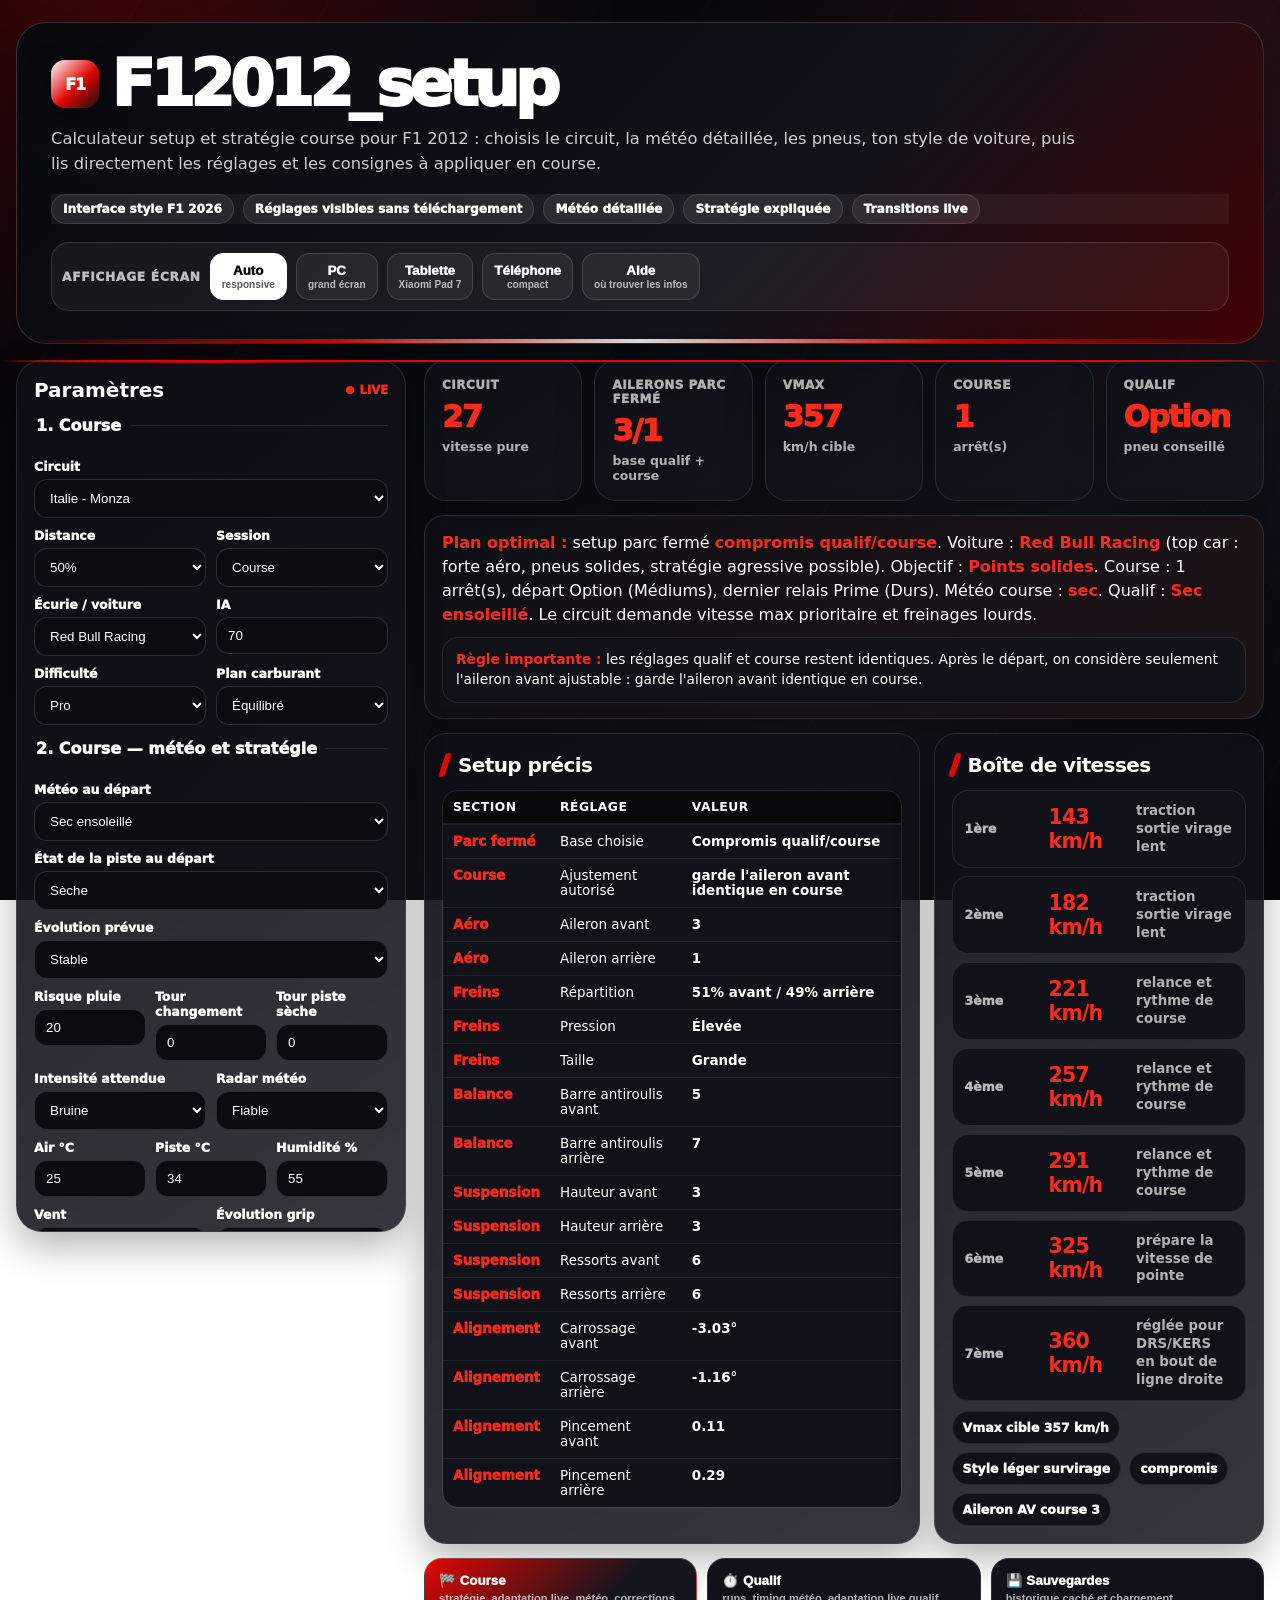
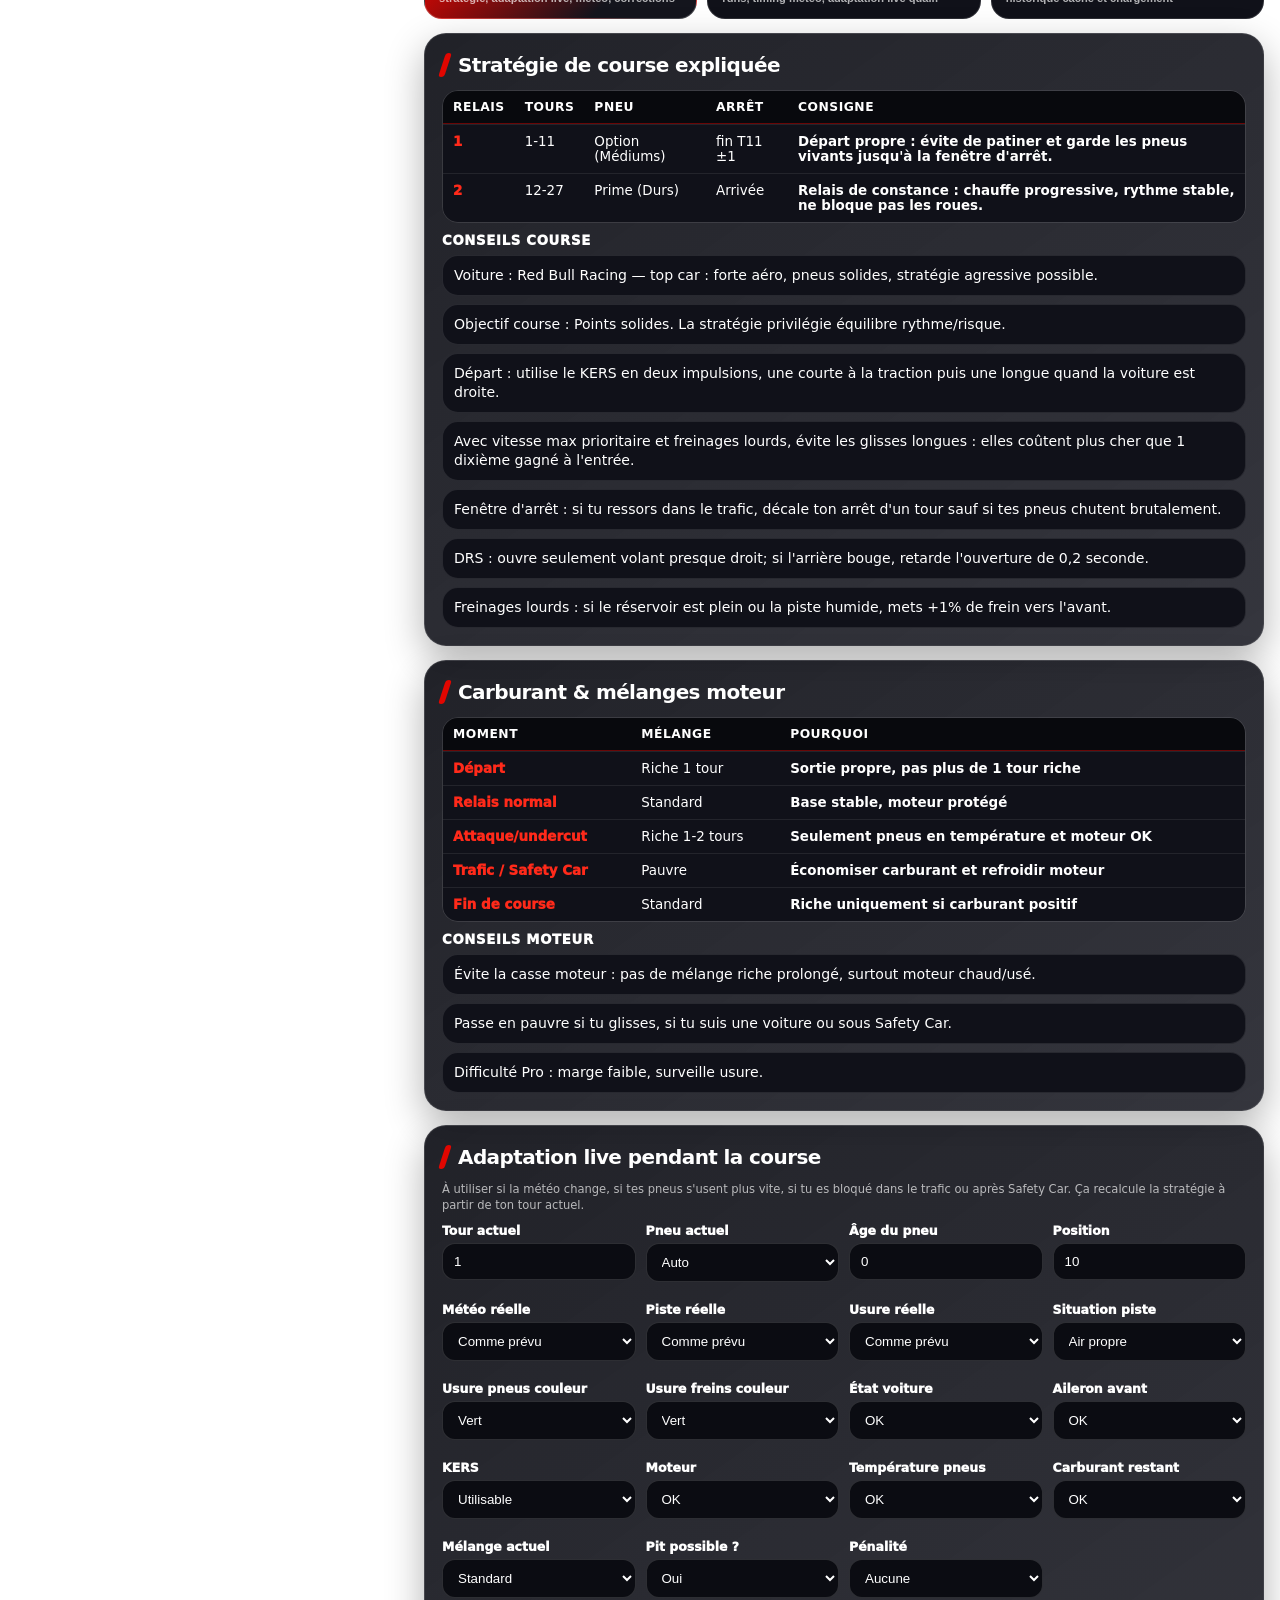
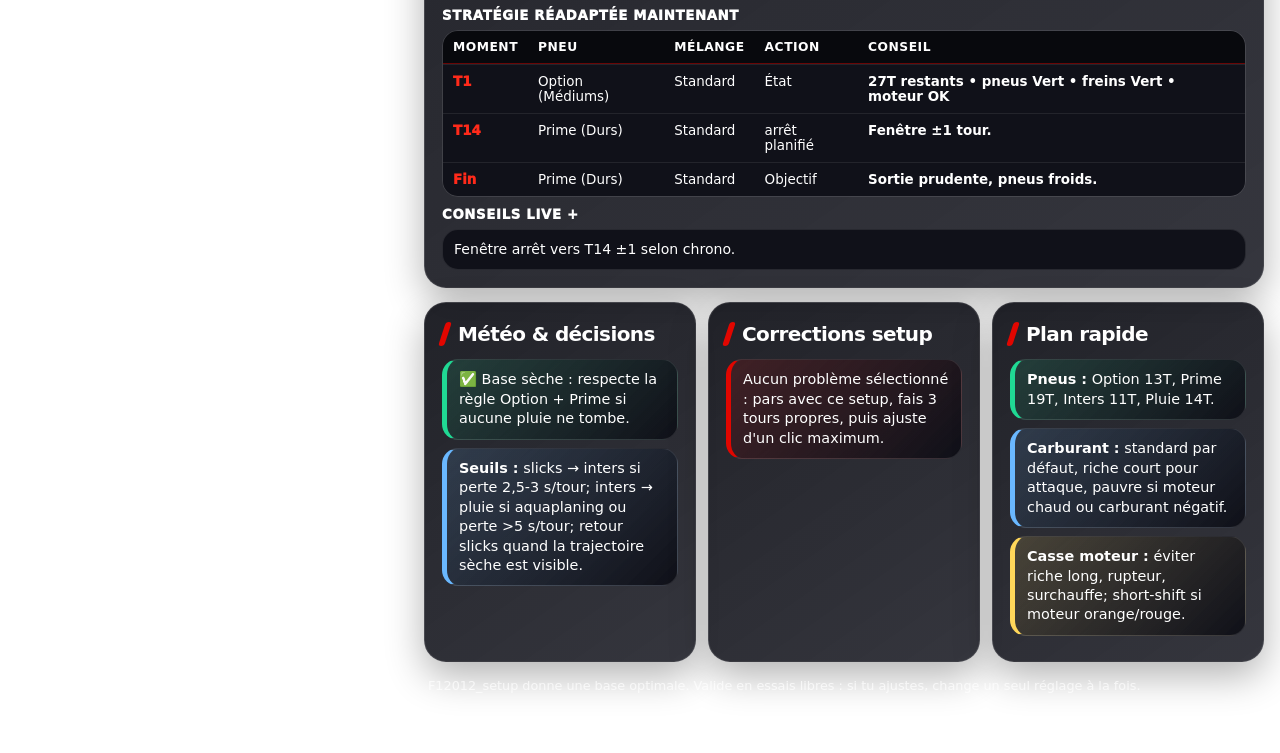
==== index.html @ d76f1b2a "Add fuel and detailed live race management Co-authored-by: arena-agent <297053741+arena-agent@users." ====
<!doctype html>
<html lang="fr">
<head>
  <meta charset="utf-8" />
  <meta name="viewport" content="width=device-width, initial-scale=1" />
  <title>F12012_setup</title>
  <style>
    :root{
      --f1-red:#e10600;--f1-red-2:#ff1e00;--f1-black:#15151e;--f1-carbon:#1f2029;
      --f1-silver:#f3f4f6;--f1-white:#ffffff;--f1-ink:#15151e;--f1-muted:#69707d;
      --f1-blue:#00a3ff;--f1-green:#00d084;--f1-yellow:#ffd23f;--line:rgba(21,21,30,.13);
      --shadow:0 24px 70px rgba(21,21,30,.14);--radius:22px;
    }
    *{box-sizing:border-box}
    html{scroll-behavior:smooth}
    body{
      margin:0;font-family:Inter,ui-sans-serif,system-ui,"Segoe UI",Arial,sans-serif;color:var(--f1-ink);
      background:
        radial-gradient(circle at 10% 0%,rgba(225,6,0,.20),transparent 34rem),
        radial-gradient(circle at 100% 8%,rgba(0,163,255,.10),transparent 28rem),
        linear-gradient(180deg,#fbfbfc 0%,#f2f3f6 48%,#ffffff 100%);
      overflow-x:hidden;
    }
    body:before{
      content:"";position:fixed;inset:0;pointer-events:none;z-index:-1;opacity:.45;
      background-image:linear-gradient(120deg,transparent 0 45%,rgba(21,21,30,.04) 45% 45.8%,transparent 45.8% 100%);
      background-size:140px 140px;animation:gridShift 18s linear infinite;
    }
    @keyframes gridShift{to{background-position:280px 140px}}
    @keyframes fadeUp{from{opacity:0;transform:translateY(16px)}to{opacity:1;transform:translateY(0)}}
    @keyframes redSweep{0%{transform:translateX(-110%) skewX(-18deg)}55%,100%{transform:translateX(210%) skewX(-18deg)}}
    @keyframes pulseGlow{0%,100%{box-shadow:0 0 0 rgba(225,6,0,0)}50%{box-shadow:0 0 38px rgba(225,6,0,.25)}}
    header{max-width:1420px;margin:22px auto 16px;padding:0 16px;animation:fadeUp .55s ease both}
    .hero{
      position:relative;overflow:hidden;border-radius:30px;padding:32px 34px;color:#fff;background:
        linear-gradient(135deg,rgba(21,21,30,.99),rgba(31,32,41,.96) 52%,rgba(225,6,0,.94));
      border:1px solid rgba(255,255,255,.16);box-shadow:var(--shadow);
    }
    .hero:before{content:"";position:absolute;top:-40%;bottom:-40%;width:34%;left:0;background:linear-gradient(90deg,transparent,rgba(255,255,255,.18),transparent);animation:redSweep 5s ease-in-out infinite}
    .hero:after{content:"";position:absolute;inset:auto 24px 20px auto;width:260px;height:86px;border-radius:999px;background:rgba(255,255,255,.07);filter:blur(12px)}
    .title-line{display:flex;align-items:center;gap:12px;flex-wrap:wrap;position:relative;z-index:1}
    .logo-mark{width:48px;height:48px;border-radius:14px;background:linear-gradient(135deg,#fff,var(--f1-red));display:grid;place-items:center;color:var(--f1-black);font-weight:1000;letter-spacing:-.08em;box-shadow:0 10px 26px rgba(0,0,0,.25)}
    h1{margin:0;font-size:clamp(2rem,5vw,4.4rem);letter-spacing:-.075em;line-height:.92;font-weight:1000}
    .hero p{position:relative;z-index:1;margin:12px 0 0;max-width:1030px;color:rgba(255,255,255,.78);line-height:1.55;font-size:1.02rem}
    .badges{position:relative;z-index:1;display:flex;gap:9px;flex-wrap:wrap;margin-top:18px}.badge{padding:7px 11px;border-radius:999px;background:rgba(255,255,255,.10);border:1px solid rgba(255,255,255,.18);font-size:.76rem;font-weight:950;backdrop-filter:blur(10px)}.screen-controls{position:relative;z-index:1;display:flex;align-items:center;gap:9px;flex-wrap:wrap;margin-top:18px;padding:10px;border-radius:18px;background:rgba(255,255,255,.08);border:1px solid rgba(255,255,255,.16);backdrop-filter:blur(12px)}.screen-label{font-size:.76rem;font-weight:1000;color:rgba(255,255,255,.72);text-transform:uppercase;letter-spacing:.06em}.screen-btn{border:1px solid rgba(255,255,255,.18);background:rgba(255,255,255,.10);color:#fff;border-radius:13px;padding:9px 11px;font-weight:1000;cursor:pointer;transition:transform .2s ease,background .2s ease,border-color .2s ease}.screen-btn:hover{transform:translateY(-2px);background:rgba(255,255,255,.18)}.screen-btn.active{background:#fff;color:var(--f1-black);border-color:#fff}.screen-btn small{display:block;font-size:.63rem;font-weight:850;color:inherit;opacity:.68;margin-top:1px}
    main{max-width:1420px;margin:0 auto 42px;padding:0 16px;display:grid;grid-template-columns:390px 1fr;gap:18px}
    aside,.card{background:rgba(255,255,255,.86);border:1px solid var(--line);box-shadow:0 18px 48px rgba(21,21,30,.08);backdrop-filter:blur(18px);animation:fadeUp .65s ease both}
    aside{border-radius:26px;padding:17px;position:sticky;top:14px;align-self:start;max-height:calc(100vh - 28px);overflow:auto;scrollbar-width:thin}
    .aside-head{display:flex;align-items:center;justify-content:space-between;gap:10px;margin-bottom:8px}.aside-head h2{margin:0;font-size:1.25rem}.live-dot{display:inline-flex;align-items:center;gap:6px;font-size:.72rem;font-weight:1000;color:var(--f1-red)}.live-dot:before{content:"";width:8px;height:8px;border-radius:50%;background:var(--f1-red);animation:pulseGlow 1.4s ease infinite}
    fieldset{border:0;border-top:1px solid var(--line);margin:14px 0 0;padding:14px 0 0}legend{font-weight:1000;padding-right:9px;color:var(--f1-black)}
    label{display:block;font-size:.78rem;font-weight:950;margin:10px 0 5px;color:#2d2f39}.hint{font-size:.72rem;color:var(--f1-muted);margin-top:5px;line-height:1.35}
    select,input[type=number],input[type=text],input[type=range]{width:100%;border:1px solid var(--line);background:#fff;color:var(--f1-ink);border-radius:13px;padding:10px 11px;outline:none;transition:border-color .2s,box-shadow .2s,transform .2s}
    select:focus,input:focus{border-color:var(--f1-red);box-shadow:0 0 0 4px rgba(225,6,0,.10)}
    select:hover,input[type=number]:hover,input[type=text]:hover{transform:translateY(-1px)}
    input[type=range]{padding:0;accent-color:var(--f1-red)}input[type=checkbox]{accent-color:var(--f1-red);transform:translateY(1px)}
    .row2{display:grid;grid-template-columns:1fr 1fr;gap:10px}.row3{display:grid;grid-template-columns:1fr 1fr 1fr;gap:9px}.checkline{display:flex;gap:8px;align-items:flex-start;margin:7px 0;font-weight:700;color:#3d414e}.content{display:grid;gap:14px}.metrics{display:grid;grid-template-columns:repeat(5,minmax(0,1fr));gap:12px}.card{border-radius:var(--radius);padding:17px;transition:transform .28s ease,box-shadow .28s ease,border-color .28s ease}.card:hover{transform:translateY(-3px);box-shadow:0 24px 62px rgba(21,21,30,.11);border-color:rgba(225,6,0,.22)}
    .metric{min-height:116px}.metric .k{font-size:.75rem;color:var(--f1-muted);font-weight:1000;text-transform:uppercase;letter-spacing:.04em}.metric .v{font-size:2.15rem;line-height:1;margin-top:10px;color:var(--f1-red);font-weight:1000;letter-spacing:-.05em}.metric .s{font-size:.78rem;color:var(--f1-muted);margin-top:6px;font-weight:800}
    h2.section-title{display:flex;align-items:center;gap:10px;margin:2px 0 13px;font-size:1.25rem;letter-spacing:-.03em}.slash{height:24px;width:6px;border-radius:99px;background:var(--f1-red);transform:skewX(-18deg)}
    .summary{border-radius:20px;padding:15px 17px;background:linear-gradient(135deg,#ffffff,#fff5f4);border:1px solid rgba(225,6,0,.18);box-shadow:0 14px 38px rgba(225,6,0,.08);line-height:1.5}.summary b{color:var(--f1-red)}
    .two-col{display:grid;grid-template-columns:1.2fr .8fr;gap:14px}.three-col{display:grid;grid-template-columns:repeat(3,1fr);gap:12px}
    table{width:100%;border-collapse:separate;border-spacing:0;overflow:hidden;border-radius:16px;border:1px solid var(--line);font-size:.9rem}th{background:var(--f1-black);color:#fff;text-align:left;padding:11px 12px;font-size:.77rem;text-transform:uppercase;letter-spacing:.04em}td{background:#fff;padding:11px 12px;border-top:1px solid var(--line);vertical-align:top}td:last-child{font-weight:900}.section-cell{font-weight:1000;color:var(--f1-red)}
    .gear-list{display:grid;gap:8px}.gear-line{display:grid;grid-template-columns:74px 1fr 1.25fr;gap:10px;align-items:center;padding:11px 12px;border-radius:16px;background:linear-gradient(90deg,#fff,#f8f8fa);border:1px solid var(--line);transition:transform .22s ease,border-color .22s ease}.gear-line:hover{transform:translateX(5px);border-color:rgba(225,6,0,.28)}.gear-line .rapport{font-size:.78rem;color:var(--f1-muted);font-weight:1000}.gear-line b{font-size:1.28rem;color:var(--f1-red);letter-spacing:-.04em}.gear-line small{color:var(--f1-muted);font-weight:850;line-height:1.35}.parc-note{margin-top:10px;padding:12px 13px;border-radius:16px;background:#fff5f4;border:1px solid rgba(225,6,0,.18);font-size:.86rem;line-height:1.45}.parc-note b{color:var(--f1-red)}
    .box{border-radius:16px;padding:12px 14px;margin:8px 0;line-height:1.45;border:1px solid transparent}.ok{background:#ecfdf5;border-color:rgba(0,208,132,.22);border-left:5px solid var(--f1-green)}.warn{background:#fff8e5;border-color:rgba(255,210,63,.35);border-left:5px solid var(--f1-yellow)}.danger{background:#fff1f2;border-color:rgba(225,6,0,.18);border-left:5px solid var(--f1-red)}.info{background:#eef7ff;border-color:rgba(0,163,255,.18);border-left:5px solid var(--f1-blue)}
    .pill-row{display:flex;flex-wrap:wrap;gap:8px;margin-top:10px}.pill{display:inline-flex;align-items:center;gap:7px;padding:8px 10px;border-radius:999px;background:#fff;border:1px solid var(--line);font-size:.78rem;font-weight:1000}.phrase-list{display:grid;gap:8px}.phrase{padding:12px 13px;border-radius:16px;background:#fff;border:1px solid var(--line);line-height:1.45;transition:transform .22s ease}.phrase:hover{transform:translateX(4px);border-color:rgba(225,6,0,.28)}.mini-title{font-size:.83rem;color:var(--f1-muted);font-weight:1000;text-transform:uppercase;letter-spacing:.05em;margin:12px 0 8px}.btn-row{display:flex;flex-wrap:wrap;gap:9px;margin:12px 0}.btn{border:0;border-radius:14px;padding:11px 14px;background:var(--f1-black);color:#fff;font-weight:1000;cursor:pointer;transition:transform .2s ease,box-shadow .2s ease,background .2s ease}.btn:hover{transform:translateY(-2px);box-shadow:0 12px 28px rgba(21,21,30,.18)}.btn-red{background:var(--f1-red)}.btn-light{background:#fff;color:var(--f1-black);border:1px solid var(--line)}.history-list{display:grid;gap:9px;margin-top:10px}.history-item{display:grid;grid-template-columns:1fr auto;gap:10px;align-items:center;padding:12px 13px;border-radius:16px;background:#fff;border:1px solid var(--line);transition:transform .22s ease,border-color .22s ease}.history-item:hover{transform:translateX(4px);border-color:rgba(225,6,0,.28)}.history-title{font-weight:1000}.history-meta{font-size:.76rem;color:var(--f1-muted);margin-top:3px}.history-actions{display:flex;gap:7px;flex-wrap:wrap}.mini-btn{border:1px solid var(--line);background:#fff;border-radius:11px;padding:8px 10px;font-weight:950;cursor:pointer}.mini-btn:hover{border-color:rgba(225,6,0,.35);color:var(--f1-red)}.save-status{min-height:20px;font-size:.82rem;font-weight:900;color:var(--f1-green)}.live-grid{display:grid;grid-template-columns:repeat(4,1fr);gap:10px}.footer{color:var(--f1-muted);font-size:.8rem;padding:2px 4px 18px}.hide{display:none!important}
    body.screen-tablet header,body.screen-tablet main{max-width:980px}body.screen-tablet main{grid-template-columns:320px 1fr}body.screen-tablet aside{top:10px}body.screen-tablet .metrics{grid-template-columns:repeat(2,1fr)}body.screen-tablet .two-col,body.screen-tablet .three-col{grid-template-columns:1fr}body.screen-tablet .live-grid{grid-template-columns:1fr 1fr}body.screen-tablet table{display:block;overflow-x:auto}body.screen-phone header,body.screen-phone main{max-width:430px}body.screen-phone header{margin-top:10px;padding:0 9px}body.screen-phone .hero{border-radius:22px;padding:22px 18px}body.screen-phone h1{font-size:2.2rem}body.screen-phone .hero p{font-size:.92rem}body.screen-phone main{grid-template-columns:1fr;padding:0 9px;gap:12px}body.screen-phone aside{position:static;max-height:none;border-radius:22px;padding:13px}body.screen-phone .metrics{grid-template-columns:1fr}body.screen-phone .row2,body.screen-phone .row3,body.screen-phone .live-grid{grid-template-columns:1fr}body.screen-phone .two-col,body.screen-phone .three-col{grid-template-columns:1fr}body.screen-phone table{display:block;overflow-x:auto}body.screen-phone .gear-line{grid-template-columns:58px 1fr}body.screen-phone .gear-line small{grid-column:1 / -1}body.screen-phone .screen-controls{align-items:stretch}body.screen-phone .screen-btn{flex:1 1 46%}@media(max-width:1120px){main{grid-template-columns:1fr}aside{position:static;max-height:none}.metrics{grid-template-columns:repeat(2,1fr)}.two-col,.three-col{grid-template-columns:1fr}.gear-line{grid-template-columns:62px 1fr}.live-grid{grid-template-columns:1fr 1fr}.history-item{grid-template-columns:1fr}}


    /* === Smooth F1-inspired performance skin: noir/carbone + accents rouges maîtrisés === */
    :root{
      --f1-red:#e10600;--f1-red-2:#ff2a1a;--f1-black:#07080d;--f1-carbon:#12131b;
      --f1-silver:#d7dbe6;--f1-white:#ffffff;--f1-ink:#ffffff;--f1-muted:rgba(255,255,255,.70);
      --f1-blue:#6ab8ff;--f1-green:#20d994;--f1-yellow:#ffd75a;--line:rgba(255,255,255,.12);
      --shadow:0 14px 38px rgba(0,0,0,.30);--radius:22px;
    }
    *{scrollbar-color:rgba(255,255,255,.30) rgba(255,255,255,.06)}
    body{
      color:#fff;
      background:
        radial-gradient(circle at 10% -8%,rgba(225,6,0,.28),transparent 30rem),
        radial-gradient(circle at 92% 0%,rgba(225,6,0,.12),transparent 28rem),
        linear-gradient(135deg,#05060a 0%,#0b0c12 44%,#14151d 72%,#07080d 100%);
      background-attachment:fixed;
    }
    body:before{
      z-index:0;opacity:.14;animation:none;
      background:
        linear-gradient(120deg,transparent 0 46%,rgba(255,255,255,.08) 46.4% 46.8%,transparent 47.2%),
        linear-gradient(90deg,rgba(225,6,0,.08),transparent 38%,rgba(0,0,0,.16));
      background-size:190px 190px,100% 100%;
    }
    body:after{display:none!important;content:none!important}
    header,main{position:relative;z-index:1}
    header,aside,.card{animation:none!important}
    .hero{
      background:linear-gradient(135deg,rgba(8,9,14,.98),rgba(18,19,27,.96) 62%,rgba(70,0,0,.88));
      border:1px solid rgba(255,255,255,.14);
      box-shadow:0 18px 48px rgba(0,0,0,.34);
    }
    .hero:before{animation:none!important;top:auto;left:0;right:0;bottom:0;width:100%;height:4px;background:linear-gradient(90deg,transparent,#e10600,#fff,#e10600,transparent);opacity:.85;transform:none!important}
    .hero:after{display:none}
    .hero p{color:rgba(255,255,255,.80)}
    h1{color:#fff;text-shadow:none}.logo-mark{background:linear-gradient(135deg,#fff,#e10600 54%,#111217);color:#fff;box-shadow:0 10px 28px rgba(0,0,0,.34)}
    .badges,.screen-controls{background:rgba(255,255,255,.05);border-color:rgba(255,255,255,.12);backdrop-filter:none}.badge{background:rgba(255,255,255,.07);border-color:rgba(255,255,255,.12);backdrop-filter:none}.screen-btn{background:rgba(255,255,255,.06);border-color:rgba(255,255,255,.14);color:#fff}.screen-btn.active{background:#fff;color:#08090d;border-color:#fff}
    aside,.card{
      color:#fff;background:linear-gradient(145deg,rgba(14,15,22,.92),rgba(20,21,30,.86));
      border:1px solid rgba(255,255,255,.11);box-shadow:var(--shadow);backdrop-filter:none;overflow:hidden;
    }
    .card:hover{transform:none;box-shadow:0 16px 42px rgba(0,0,0,.34);border-color:rgba(255,255,255,.16)}
    .card:before,aside:before{content:"";position:absolute;inset:0 0 auto 0;height:2px;background:linear-gradient(90deg,transparent,rgba(225,6,0,.88),transparent);pointer-events:none}
    .aside-head h2,legend,label,h2.section-title,.mini-title,.history-title{color:#fff}.hint,.metric .k,.metric .s,.history-meta,.footer,.gear-line small{color:rgba(255,255,255,.68)}.checkline{color:rgba(255,255,255,.84)}
    fieldset{border-top-color:rgba(255,255,255,.10)}
    select,input[type=number],input[type=text],input[type=range]{background:#0b0c12;color:#fff;border-color:rgba(255,255,255,.14);box-shadow:none}
    select option{background:#0b0c12;color:#fff}input::placeholder{color:rgba(255,255,255,.45)}select:focus,input:focus{border-color:rgba(225,6,0,.75);box-shadow:0 0 0 3px rgba(225,6,0,.14)}select:hover,input[type=number]:hover,input[type=text]:hover{transform:none}
    .metric .v{color:#ff2a1a;text-shadow:none}.summary{color:#fff;background:linear-gradient(135deg,rgba(14,15,22,.94),rgba(33,20,22,.82));border-color:rgba(255,255,255,.12);box-shadow:var(--shadow)}.summary b,.section-cell,.gear-line b,.parc-note b{color:#ff2a1a}
    table{border-color:rgba(255,255,255,.10)}th{background:#08090d;color:#fff;border-bottom:1px solid rgba(225,6,0,.45)}td{background:#101119;color:#fff;border-top:1px solid rgba(255,255,255,.08)}td:last-child{color:#fff}
    .gear-line,.phrase,.history-item,.pill,.mini-btn,.parc-note{background:#101119;border-color:rgba(255,255,255,.10);color:#fff}.gear-line:hover,.phrase:hover,.history-item:hover{transform:none;border-color:rgba(225,6,0,.30);box-shadow:none}
    .box{color:#fff;background:#101119;border-color:rgba(255,255,255,.10)}.ok{background:linear-gradient(135deg,rgba(32,217,148,.14),#101119);border-left-color:var(--f1-green)}.warn{background:linear-gradient(135deg,rgba(255,215,90,.14),#101119);border-left-color:var(--f1-yellow)}.danger{background:linear-gradient(135deg,rgba(225,6,0,.15),#101119);border-left-color:var(--f1-red)}.info{background:linear-gradient(135deg,rgba(106,184,255,.14),#101119);border-left-color:var(--f1-blue)}
    .btn{background:#08090d;border:1px solid rgba(255,255,255,.12);box-shadow:none}.btn:hover{transform:none;box-shadow:none}.btn-red{background:#e10600}.btn-light{background:#fff;color:#08090d}.mini-btn{background:#11121a}.mini-btn:hover{color:#fff;border-color:rgba(225,6,0,.35)}
    .live-dot{color:#ff2a1a}.live-dot:before{background:#ff2a1a;animation:none!important}.slash{background:#e10600}.save-status{color:#20d994}
    aside{overflow-y:auto!important;overflow-x:hidden!important;scrollbar-width:thin}
    aside::-webkit-scrollbar{width:8px}
    aside::-webkit-scrollbar-track{background:rgba(255,255,255,.05);border-radius:999px}
    aside::-webkit-scrollbar-thumb{background:rgba(255,255,255,.22);border-radius:999px}
    aside::-webkit-scrollbar-thumb:hover{background:rgba(225,6,0,.45)}
    .section-tabs{display:grid;grid-template-columns:repeat(3,1fr);gap:10px}
    .detail-tab{border:1px solid rgba(255,255,255,.12);background:#101119;color:#fff;border-radius:18px;padding:14px;text-align:left;cursor:pointer;font-weight:1000;transition:border-color .18s ease,background .18s ease}
    .detail-tab:hover{border-color:rgba(225,6,0,.35)}
    .detail-tab.active{background:linear-gradient(135deg,#e10600,#14151d 68%);border-color:rgba(255,255,255,.20)}
    .detail-tab small{display:block;margin-top:4px;color:rgba(255,255,255,.68);font-weight:800}
    .detail-section{display:grid;gap:14px}
    .detail-section.hidden{display:none}
    .help-modal{position:fixed;inset:0;z-index:50;display:grid;place-items:center;padding:18px;background:rgba(0,0,0,.64)}
    .help-modal.hidden{display:none}
    .help-panel{width:min(980px,96vw);max-height:88vh;overflow:auto;border-radius:24px;background:#0e0f16;border:1px solid rgba(255,255,255,.16);box-shadow:0 28px 90px rgba(0,0,0,.55);padding:18px}
    .help-head{display:flex;align-items:center;justify-content:space-between;gap:12px;margin-bottom:12px}.help-head h2{margin:0;color:#fff}.help-close{border:1px solid rgba(255,255,255,.14);background:#151620;color:#fff;border-radius:12px;padding:9px 12px;font-weight:1000;cursor:pointer}
    .help-tabs{display:flex;flex-wrap:wrap;gap:8px;margin-bottom:12px}.help-tab{border:1px solid rgba(255,255,255,.12);background:#101119;color:#fff;border-radius:999px;padding:9px 11px;font-weight:950;cursor:pointer}.help-tab.active{background:#e10600;border-color:#e10600}
    .help-content{display:grid;gap:10px}.help-content h3{margin:6px 0;color:#fff}.help-content ul{margin:0;padding-left:20px}.help-content li{margin:7px 0;color:rgba(255,255,255,.84);line-height:1.45}
    @keyframes bgFlow{0%{background-position:0 0,0 0}100%{background-position:220px 140px,0 0}}
    body:before{animation:bgFlow 26s linear infinite!important}
    table{font-size:.84rem}th,td{padding:9px 10px}.phrase{padding:10px 11px;font-size:.88rem;line-height:1.35}.box{padding:10px 12px;font-size:.9rem;line-height:1.35}.mini-title{margin:10px 0 7px}.metric{min-height:98px}.metric .v{font-size:1.9rem}
    @media (prefers-reduced-motion: reduce){*,*::before,*::after{animation:none!important;transition:none!important;scroll-behavior:auto!important}}

  </style>
</head>
<body>
<header>
  <div class="hero">
    <div class="title-line"><div class="logo-mark">F1</div><h1>F12012_setup</h1></div>
    <p>Calculateur setup et stratégie course pour F1 2012 : choisis le circuit, la météo détaillée, les pneus, ton style de voiture, puis lis directement les réglages et les consignes à appliquer en course.</p>
    <div class="badges"><span class="badge">Interface style F1 2026</span><span class="badge">Réglages visibles sans téléchargement</span><span class="badge">Météo détaillée</span><span class="badge">Stratégie expliquée</span><span class="badge">Transitions live</span></div>
    <div class="screen-controls" id="screenControls">
      <span class="screen-label">Affichage écran</span>
      <button class="screen-btn" type="button" data-screen="auto">Auto<small>responsive</small></button>
      <button class="screen-btn" type="button" data-screen="pc">PC<small>grand écran</small></button>
      <button class="screen-btn" type="button" data-screen="tablet">Tablette<small>Xiaomi Pad 7</small></button>
      <button class="screen-btn" type="button" data-screen="phone">Téléphone<small>compact</small></button>
      <button class="screen-btn" id="helpOpen" type="button">Aide<small>où trouver les infos</small></button>
    </div>
  </div>
</header>
<main>
  <aside>
    <div class="aside-head"><h2>Paramètres</h2><span class="live-dot">LIVE</span></div>
    <fieldset><legend>1. Course</legend>
      <label for="circuit">Circuit</label><select id="circuit"></select>
      <div class="row2"><div><label for="distance">Distance</label><select id="distance"><option value="25">25%</option><option value="50" selected>50%</option><option value="100">100%</option></select></div><div><label for="session">Session</label><select id="session"><option>Course</option><option>Qualif + Course</option><option>Carrière</option><option>En ligne</option></select></div></div>
      <div class="row2"><div><label for="team">Écurie / voiture</label><select id="team"><option>Red Bull Racing</option><option>McLaren</option><option>Ferrari</option><option>Mercedes AMG</option><option>Lotus F1 Team</option><option>Force India</option><option>Sauber</option><option>Toro Rosso</option><option>Williams</option><option>Caterham</option><option>HRT</option><option>Marussia</option></select></div><div><label for="ai">IA</label><input id="ai" type="number" min="0" max="110" value="70"></div></div>
      <div class="row2"><div><label for="difficulty">Difficulté</label><select id="difficulty"><option>Facile</option><option>Intermédiaire</option><option selected>Pro</option><option>Légende</option></select></div><div><label for="fuelPlanMode">Plan carburant</label><select id="fuelPlanMode"><option>Équilibré</option><option>Attaque départ</option><option>Économie carburant</option><option>Attaque fin de course</option></select></div></div>
    </fieldset>
    <fieldset><legend>2. Course — météo et stratégie</legend>
      <label for="weather">Météo au départ</label><select id="weather"><option>Sec ensoleillé</option><option>Sec couvert</option><option>Variable / menaçant</option><option>Bruine</option><option>Pluie légère</option><option>Pluie moyenne</option><option>Pluie forte</option></select>
      <label for="trackState">État de la piste au départ</label><select id="trackState"><option>Sèche</option><option>Verte / froide</option><option>Humide hors trajectoire</option><option>Humide</option><option>Très humide</option><option>Détrempée</option></select>
      <label for="evolution">Évolution prévue</label><select id="evolution"><option>Stable</option><option>Pluie arrive</option><option>Pluie s'intensifie</option><option>Pluie faiblit</option><option>Pluie s'arrête</option><option>Séchage progressif</option><option>Averses intermittentes</option></select>
      <div class="row3"><div><label for="rain">Risque pluie</label><input id="rain" type="number" min="0" max="100" value="20"></div><div><label for="changeLap">Tour changement</label><input id="changeLap" type="number" min="0" value="0"></div><div><label for="dryLap">Tour piste sèche</label><input id="dryLap" type="number" min="0" value="0"></div></div>
      <div class="row2"><div><label for="intensity">Intensité attendue</label><select id="intensity"><option>Bruine</option><option>Pluie légère</option><option>Pluie moyenne</option><option>Pluie forte</option></select></div><div><label for="radar">Radar météo</label><select id="radar"><option>Fiable</option><option>Incertain</option><option>Averses locales</option><option>Fort risque Safety Car</option></select></div></div>
      <div class="row3"><div><label for="air">Air °C</label><input id="air" type="number" min="5" max="45" value="25"></div><div><label for="track">Piste °C</label><input id="track" type="number" min="10" max="62" value="34"></div><div><label for="humidity">Humidité %</label><input id="humidity" type="number" min="0" max="100" value="55"></div></div>
      <div class="row2"><div><label for="wind">Vent</label><select id="wind"><option>Faible</option><option>Moyen</option><option>Fort / rafales</option></select></div><div><label for="trackEvolution">Évolution grip</label><select id="trackEvolution"><option>Normale</option><option>Se gomme vite</option><option>Piste sale</option><option>Se refroidit</option><option>Surchauffe pneus</option></select></div></div>
      <label for="raceObjective">Objectif de course</label><select id="raceObjective"><option>Victoire / attaque maximale</option><option>Podium</option><option selected>Points solides</option><option>Remonter le peloton</option><option>Finir sans risque</option><option>Économiser pneus et moteur</option></select>
    </fieldset>
    <fieldset><legend>3. Qualifs — météo et stratégie</legend>
      <label for="qualifFormat">Format qualif</label><select id="qualifFormat"><option>Q1 / Q2 / Q3</option><option>Session courte</option><option>Pas de qualif</option></select>
      <label for="setupPriority">Parc fermé — priorité du setup</label><select id="setupPriority"><option>Course prioritaire</option><option selected>Compromis qualif/course</option><option>Qualif prioritaire</option></select>
      <div class="hint">Le setup est identique entre qualif et course. Après le départ, seul l'aileron avant est considéré modifiable.</div>
      <label for="qWeather">Météo qualif</label><select id="qWeather"><option>Sec ensoleillé</option><option>Sec couvert</option><option>Variable / menaçant</option><option>Bruine</option><option>Pluie légère</option><option>Pluie moyenne</option><option>Pluie forte</option></select>
      <label for="qTrackState">État piste qualif</label><select id="qTrackState"><option>Sèche</option><option>Verte / froide</option><option>Humide hors trajectoire</option><option>Humide</option><option>Très humide</option><option>Détrempée</option></select>
      <label for="qEvolution">Évolution qualif</label><select id="qEvolution"><option>Stable</option><option>Pluie arrive</option><option>Pluie s'intensifie</option><option>Pluie faiblit</option><option>Pluie s'arrête</option><option>Séchage progressif</option><option>Averses intermittentes</option></select>
      <div class="row3"><div><label for="qRain">Risque pluie</label><input id="qRain" type="number" min="0" max="100" value="20"></div><div><label for="qTrack">Piste °C</label><input id="qTrack" type="number" min="10" max="62" value="34"></div><div><label for="qHumidity">Humidité %</label><input id="qHumidity" type="number" min="0" max="100" value="55"></div></div>
      <div class="row2"><div><label for="qTyreMode">Gestion pneus qualif</label><select id="qTyreMode"><option>Chrono maximum</option><option>Économiser un train</option><option>Départ course prioritaire</option></select></div><div><label for="qObjective">Objectif qualif</label><select id="qObjective"><option>Pole / meilleur chrono</option><option>Passer en sécurité</option><option>Préserver pneus course</option></select></div></div>
    </fieldset>
    <fieldset><legend>4. Pneus course</legend>
      <div class="row2"><div><label for="optionTyre">Option</label><select id="optionTyre"><option>Super-tendres</option><option>Tendres</option><option>Médiums</option><option>Durs</option></select></div><div><label for="primeTyre">Prime</label><select id="primeTyre"><option>Super-tendres</option><option>Tendres</option><option>Médiums</option><option>Durs</option></select></div></div>
      <div class="row2"><div><label for="startTyre">Pneu de départ course</label><select id="startTyre"><option>Auto</option><option>Option</option><option>Prime</option><option>Intermédiaires</option><option>Pluie</option></select></div><div><label for="wear">Usure course observée</label><select id="wear"><option>Faible</option><option selected>Normale</option><option>Forte</option><option>Très forte</option></select></div></div>
      <div class="row2"><div><label for="axis">Usure surtout</label><select id="axis"><option>Équilibrée</option><option>Avant</option><option>Arrière</option></select></div><div><label for="target">Objectif relais</label><select id="target"><option>Rythme pur</option><option selected>Équilibre</option><option>Économiser pneus</option></select></div></div>
    </fieldset>
    <fieldset><legend>5. Style voiture</legend>
      <label for="over">Survirage : <span id="overLabel"></span></label><input id="over" type="range" min="-3" max="3" value="1">
      <label for="aeroBias">Vitesse max ↔ Appui : <span id="aeroLabel"></span></label><input id="aeroBias" type="range" min="-5" max="5" value="0">
      <label for="aggr">Agressivité stratégie : <span id="aggrLabel"></span></label><input id="aggr" type="range" min="0" max="10" value="6">
      <label class="checkline"><input id="stableBraking" type="checkbox" checked> Je veux une voiture stable au freinage</label>
      <label class="checkline"><input id="abs" type="checkbox" checked> ABS activé</label>
      <label class="checkline"><input id="tc" type="checkbox" checked> Contrôle traction activé</label>
    </fieldset>
    <fieldset><legend>6. Problèmes à corriger</legend>
      <label class="checkline"><input class="problem" type="checkbox" value="Sous-virage entrée/milieu de virage"> Sous-virage entrée/milieu</label>
      <label class="checkline"><input class="problem" type="checkbox" value="Survirage en sortie"> Survirage en sortie</label>
      <label class="checkline"><input class="problem" type="checkbox" value="Arrière instable au freinage"> Arrière instable au freinage</label>
      <label class="checkline"><input class="problem" type="checkbox" value="Blocage roues avant"> Blocage roues avant</label>
      <label class="checkline"><input class="problem" type="checkbox" value="Manque de vitesse max"> Manque de vitesse max</label>
      <label class="checkline"><input class="problem" type="checkbox" value="Pneus arrière trop chauds"> Pneus arrière trop chauds</label>
      <label class="checkline"><input class="problem" type="checkbox" value="Pneus avant trop chauds"> Pneus avant trop chauds</label>
      <label class="checkline"><input class="problem" type="checkbox" value="Voiture molle / lente en changements d'appui"> Voiture molle</label>
    </fieldset>
  </aside>
  <section class="content">
    <div class="metrics" id="metrics"></div>
    <div class="summary" id="summary"></div>
    <div class="two-col">
      <div class="card"><h2 class="section-title"><span class="slash"></span>Setup précis</h2><div id="setupTable"></div></div>
      <div class="card"><h2 class="section-title"><span class="slash"></span>Boîte de vitesses</h2><div id="gearBox"></div><div class="pill-row" id="setupPills"></div></div>
    </div>
    <div class="section-tabs" id="detailTabs">
      <button class="detail-tab active" type="button" data-detail="course">🏁 Course<small>stratégie, adaptation live, météo, corrections</small></button>
      <button class="detail-tab" type="button" data-detail="qualif">⏱️ Qualif<small>runs, timing météo, adaptation live qualif</small></button>
      <button class="detail-tab" type="button" data-detail="saves">💾 Sauvegardes<small>historique caché et chargement</small></button>
    </div>
    <div id="courseSection" class="detail-section">
      <div class="card"><h2 class="section-title"><span class="slash"></span>Stratégie de course expliquée</h2><div id="strategyTable"></div><div class="mini-title">Conseils course</div><div class="phrase-list" id="racePhrases"></div></div>
      <div class="card"><h2 class="section-title"><span class="slash"></span>Carburant & mélanges moteur</h2><div id="fuelPlan"></div><div class="mini-title">Conseils moteur</div><div class="phrase-list" id="fuelPhrases"></div></div>
      <div class="card">
        <h2 class="section-title"><span class="slash"></span>Adaptation live pendant la course</h2>
        <div class="hint">À utiliser si la météo change, si tes pneus s'usent plus vite, si tu es bloqué dans le trafic ou après Safety Car. Ça recalcule la stratégie à partir de ton tour actuel.</div>
        <div class="live-grid">
          <div><label for="liveLap">Tour actuel</label><input id="liveLap" type="number" min="1" value="1"></div>
          <div><label for="liveTyre">Pneu actuel</label><select id="liveTyre"><option>Auto</option><option>Option</option><option>Prime</option><option>Intermédiaires</option><option>Pluie</option></select></div>
          <div><label for="liveTyreAge">Âge du pneu</label><input id="liveTyreAge" type="number" min="0" value="0"></div>
          <div><label for="livePosition">Position</label><input id="livePosition" type="number" min="1" max="24" value="10"></div>
          <div><label for="liveWeather">Météo réelle</label><select id="liveWeather"><option>Comme prévu</option><option>Sec ensoleillé</option><option>Sec couvert</option><option>Variable / menaçant</option><option>Bruine</option><option>Pluie légère</option><option>Pluie moyenne</option><option>Pluie forte</option></select></div>
          <div><label for="liveTrackState">Piste réelle</label><select id="liveTrackState"><option>Comme prévu</option><option>Sèche</option><option>Verte / froide</option><option>Humide hors trajectoire</option><option>Humide</option><option>Très humide</option><option>Détrempée</option></select></div>
          <div><label for="liveWear">Usure réelle</label><select id="liveWear"><option>Comme prévu</option><option>Faible</option><option>Normale</option><option>Forte</option><option>Très forte</option></select></div>
          <div><label for="liveTraffic">Situation piste</label><select id="liveTraffic"><option>Air propre</option><option>Bloqué dans le trafic</option><option>Défense derrière</option><option>Safety Car / VSC</option></select></div>
          <div><label for="liveTyreColor">Usure pneus couleur</label><select id="liveTyreColor"><option>Vert</option><option>Jaune</option><option>Orange</option><option>Rouge</option></select></div>
          <div><label for="liveBrakeColor">Usure freins couleur</label><select id="liveBrakeColor"><option>Vert</option><option>Jaune</option><option>Orange</option><option>Rouge</option></select></div>
          <div><label for="liveCarState">État voiture</label><select id="liveCarState"><option>OK</option><option>Léger dégât</option><option>Instable</option><option>Dégât important</option></select></div>
          <div><label for="liveFrontWing">Aileron avant</label><select id="liveFrontWing"><option>OK</option><option>Léger dégât</option><option>Cassé côté gauche</option><option>Cassé côté droit</option><option>Très abîmé</option></select></div>
          <div><label for="liveKers">KERS</label><select id="liveKers"><option>Utilisable</option><option>Faible / intermittent</option><option>HS</option></select></div>
          <div><label for="liveEngine">Moteur</label><select id="liveEngine"><option>OK</option><option>Chaud</option><option>Usé</option><option>Critique</option></select></div>
          <div><label for="liveTyreTemp">Température pneus</label><select id="liveTyreTemp"><option>Froide</option><option selected>OK</option><option>Chaude</option><option>Surchauffe</option></select></div>
          <div><label for="liveFuelDelta">Carburant restant</label><select id="liveFuelDelta"><option>+2 tours ou plus</option><option selected>OK</option><option>Limite</option><option>-1 tour</option><option>-2 tours ou pire</option></select></div>
          <div><label for="liveFuelMix">Mélange actuel</label><select id="liveFuelMix"><option>Pauvre</option><option selected>Standard</option><option>Riche</option></select></div>
          <div><label for="liveCanPit">Pit possible ?</label><select id="liveCanPit"><option selected>Oui</option><option>Non</option></select></div>
          <div><label for="livePenalty">Pénalité</label><select id="livePenalty"><option>Aucune</option><option>Drive-through</option><option>Stop & Go</option><option>Temps ajouté</option></select></div>
        </div>
        <div class="mini-title">Stratégie réadaptée maintenant</div>
        <div id="liveStrategy"></div>
      </div>
      <div class="three-col">
        <div class="card"><h2 class="section-title"><span class="slash"></span>Météo & décisions</h2><div id="weatherAdvice"></div></div>
        <div class="card"><h2 class="section-title"><span class="slash"></span>Corrections setup</h2><div id="corrections"></div></div>
        <div class="card"><h2 class="section-title"><span class="slash"></span>Plan rapide</h2><div id="quickPlan"></div></div>
      </div>
    </div>
    <div id="qualifSection" class="detail-section hidden">
      <div class="card"><h2 class="section-title"><span class="slash"></span>Stratégie qualif expliquée</h2><div id="qualifTable"></div><div class="mini-title">Phrases à suivre en qualif</div><div class="phrase-list" id="qualifPhrases"></div></div>
      <div class="card">
        <h2 class="section-title"><span class="slash"></span>Adaptation live pendant les qualifs</h2>
        <div class="hint">Si la piste sèche, si la pluie arrive, si tu es limite élimination ou si le trafic change, cette section recalcule le timing du run qualif.</div>
        <div class="live-grid">
          <div><label for="liveQSession">Séance actuelle</label><select id="liveQSession"><option>Q1</option><option>Q2</option><option>Q3</option><option>Run court</option></select></div>
          <div><label for="liveQMinutes">Minutes restantes</label><input id="liveQMinutes" type="number" min="0" max="20" value="8"></div>
          <div><label for="liveQPosition">Position</label><input id="liveQPosition" type="number" min="1" max="24" value="10"></div>
          <div><label for="liveQStatus">Statut</label><select id="liveQStatus"><option>En sécurité</option><option>Limite élimination</option><option>Éliminé provisoire</option><option>Objectif pole</option></select></div>
          <div><label for="liveQWeather">Météo réelle qualif</label><select id="liveQWeather"><option>Comme prévu</option><option>Sec ensoleillé</option><option>Sec couvert</option><option>Variable / menaçant</option><option>Bruine</option><option>Pluie légère</option><option>Pluie moyenne</option><option>Pluie forte</option></select></div>
          <div><label for="liveQTrackState">Piste réelle qualif</label><select id="liveQTrackState"><option>Comme prévu</option><option>Sèche</option><option>Verte / froide</option><option>Humide hors trajectoire</option><option>Humide</option><option>Très humide</option><option>Détrempée</option></select></div>
          <div><label for="liveQTrend">Tendance piste</label><select id="liveQTrend"><option>Stable</option><option>Piste s'améliore</option><option>Pluie imminente</option><option>Drapeau jaune / trafic</option><option>Dernière chance</option></select></div>
          <div><label for="liveQTyres">Trains Option neufs</label><input id="liveQTyres" type="number" min="0" max="4" value="2"></div>
        </div>
        <div class="mini-title">Plan live qualif</div>
        <div id="liveQualifStrategy"></div>
      </div>
    </div>
    <div id="savesSection" class="detail-section hidden">
      <div class="card">
        <h2 class="section-title"><span class="slash"></span>Sauvegardes & historique</h2>
        <div class="hint">Cet onglet garde tes stratégies dans le navigateur. Rien à télécharger : tu peux sauvegarder, charger ou supprimer une stratégie directement ici.</div>
        <div class="btn-row">
          <input id="strategyName" type="text" placeholder="Nom de sauvegarde ex : Monza pluie T18" />
          <button class="btn btn-red" id="saveStrategyBtn" type="button">Sauvegarder la stratégie actuelle</button>
        </div>
        <div class="save-status" id="saveStatus"></div>
        <div class="mini-title">Historique sauvegardé sur ce navigateur</div>
        <div id="historyList" class="history-list"></div>
      </div>
    </div>
    <div class="footer">F12012_setup donne une base optimale. Valide en essais libres : si tu ajustes, change un seul réglage à la fois.</div>
  </section>
</main>
<div id="helpModal" class="help-modal hidden" aria-hidden="true">
  <div class="help-panel">
    <div class="help-head"><h2>❓ Aide — où trouver les infos dans F1 2012</h2><button class="help-close" id="helpClose" type="button">Fermer</button></div>
    <div class="help-tabs" id="helpTabs"></div>
    <div class="help-content" id="helpContent"></div>
  </div>
</div>
<script>
const circuits = {
  "Australie - Melbourne":{laps:58,profile:"mixte",fw:6,rw:7,top:322,stress:3,front:3,rear:3,brake:3,bump:2,kerb:2,over:2,pit:22,option:"Tendres",prime:"Médiums",notes:"stop-and-go avec traction importante en sortie de virage"},
  "Malaisie - Sepang":{laps:56,profile:"aéro chaud",fw:7,rw:7,top:326,stress:5,front:4,rear:4,brake:3,bump:2,kerb:2,over:3,pit:22.5,option:"Médiums",prime:"Durs",notes:"très chaud, pneus vite en température"},
  "Chine - Shanghai":{laps:56,profile:"mixte",fw:6,rw:6,top:331,stress:3,front:4,rear:3,brake:3,bump:1,kerb:1,over:3,pit:21.5,option:"Tendres",prime:"Médiums",notes:"longue ligne droite et virage 1 très dur pour l'avant"},
  "Bahreïn - Sakhir":{laps:57,profile:"traction",fw:6,rw:6,top:328,stress:4,front:3,rear:4,brake:4,bump:2,kerb:2,over:3,pit:22,option:"Tendres",prime:"Médiums",notes:"traction et freinage, attention aux pneus arrière"},
  "Espagne - Catalunya":{laps:66,profile:"aéro",fw:8,rw:8,top:320,stress:4,front:5,rear:3,brake:3,bump:1,kerb:2,over:1,pit:21,option:"Tendres",prime:"Durs",notes:"gros appui, longues courbes et usure avant"},
  "Monaco - Monte-Carlo":{laps:78,profile:"urbain lent",fw:11,rw:11,top:292,stress:2,front:2,rear:3,brake:3,bump:5,kerb:5,over:1,pit:24,option:"Super-tendres",prime:"Tendres",notes:"appui maximum, motricité et bosses"},
  "Canada - Montréal":{laps:70,profile:"vitesse freinage",fw:4,rw:3,top:344,stress:3,front:2,rear:3,brake:5,bump:4,kerb:4,over:3,pit:20,option:"Super-tendres",prime:"Tendres",notes:"faible appui, gros freinages et vibreurs"},
  "Europe - Valencia":{laps:57,profile:"urbain rapide",fw:7,rw:7,top:323,stress:3,front:3,rear:3,brake:3,bump:3,kerb:3,over:1,pit:23,option:"Tendres",prime:"Médiums",notes:"peu d'adhérence et dépassements difficiles"},
  "Grande-Bretagne - Silverstone":{laps:52,profile:"haute vitesse",fw:8,rw:8,top:326,stress:4,front:5,rear:3,brake:2,bump:2,kerb:2,over:2,pit:22,option:"Tendres",prime:"Durs",notes:"courbes rapides et stabilité aéro"},
  "Allemagne - Hockenheim":{laps:67,profile:"mixte vitesse",fw:5,rw:5,top:338,stress:3,front:3,rear:3,brake:4,bump:2,kerb:2,over:3,pit:20.5,option:"Tendres",prime:"Médiums",notes:"compromis vitesse, traction et freinage"},
  "Hongrie - Hungaroring":{laps:70,profile:"aéro lent",fw:10,rw:10,top:306,stress:3,front:3,rear:4,brake:3,bump:2,kerb:3,over:1,pit:22.5,option:"Tendres",prime:"Médiums",notes:"dépassements difficiles et fort appui"},
  "Belgique - Spa-Francorchamps":{laps:44,profile:"haute vitesse",fw:5,rw:5,top:347,stress:4,front:4,rear:3,brake:3,bump:3,kerb:3,over:3,pit:21,option:"Médiums",prime:"Durs",notes:"compromis Kemmel, Eau Rouge et secteur 2"},
  "Italie - Monza":{laps:53,profile:"vitesse pure",fw:2,rw:1,top:356,stress:3,front:2,rear:3,brake:5,bump:3,kerb:4,over:3,pit:19.5,option:"Médiums",prime:"Durs",notes:"vitesse max prioritaire et freinages lourds"},
  "Singapour - Marina Bay":{laps:61,profile:"urbain traction",fw:10,rw:11,top:302,stress:4,front:3,rear:5,brake:4,bump:4,kerb:4,over:1,pit:25,option:"Super-tendres",prime:"Tendres",notes:"chaud, bosselé, traction arrière critique"},
  "Japon - Suzuka":{laps:53,profile:"aéro technique",fw:8,rw:8,top:330,stress:4,front:5,rear:3,brake:3,bump:2,kerb:2,over:2,pit:21.5,option:"Tendres",prime:"Durs",notes:"S rapides et stabilité du train avant"},
  "Corée - Yeongam":{laps:55,profile:"mixte",fw:6,rw:6,top:332,stress:3,front:3,rear:3,brake:4,bump:2,kerb:2,over:2,pit:21.5,option:"Super-tendres",prime:"Tendres",notes:"longues lignes droites puis secteur sinueux"},
  "Inde - Buddh":{laps:60,profile:"vitesse aéro",fw:5,rw:5,top:340,stress:3,front:4,rear:3,brake:3,bump:1,kerb:2,over:2,pit:21,option:"Tendres",prime:"Durs",notes:"ligne droite longue et virages rapides"},
  "Abu Dhabi - Yas Marina":{laps:55,profile:"traction mixte",fw:6,rw:7,top:328,stress:3,front:3,rear:4,brake:4,bump:2,kerb:2,over:3,pit:21,option:"Tendres",prime:"Médiums",notes:"freinage, traction et deux zones DRS"},
  "États-Unis - Austin":{laps:56,profile:"aéro mixte",fw:7,rw:7,top:330,stress:4,front:4,rear:3,brake:3,bump:2,kerb:3,over:2,pit:22,option:"Médiums",prime:"Durs",notes:"premier secteur rapide et épingles"},
  "Brésil - Interlagos":{laps:71,profile:"mixte bosselé",fw:7,rw:7,top:322,stress:4,front:4,rear:4,brake:3,bump:4,kerb:3,over:2,pit:21,option:"Médiums",prime:"Durs",notes:"bosses, météo variable et traction en montée"}
};
const q = id => document.getElementById(id);
const clamp = (v,a,b) => Math.max(a, Math.min(b, v));
const cInt = v => Math.round(clamp(v,1,11));
const dur = {"Super-tendres":-3,"Tendres":-1,"Médiums":1,"Durs":4};
const wearMod = {"Faible":-1,"Normale":0,"Forte":1,"Très forte":2};
const TEAM_PROFILES = {
  "Red Bull Racing":{level:5,top:2,wear:-0.45,label:"top car : forte aéro, pneus solides, stratégie agressive possible"},
  "McLaren":{level:5,top:3,wear:-0.25,label:"top car rapide en ligne droite, bonne attaque/undercut"},
  "Ferrari":{level:5,top:1,wear:-0.20,label:"top car équilibrée, bon rythme de course"},
  "Mercedes AMG":{level:4,top:3,wear:0.05,label:"bonne vitesse, attention gestion pneus"},
  "Lotus F1 Team":{level:4,top:1,wear:-0.35,label:"bonne gestion pneus, relais longs possibles"},
  "Force India":{level:3,top:2,wear:0.05,label:"milieu de grille rapide, privilégier air propre"},
  "Sauber":{level:3,top:1,wear:-0.10,label:"milieu de grille efficace, bonne stratégie pneus"},
  "Toro Rosso":{level:2,top:0,wear:0.15,label:"milieu/bas de grille, stratégie opportuniste"},
  "Williams":{level:3,top:2,wear:0.10,label:"bonne vitesse, défendre en ligne droite"},
  "Caterham":{level:1,top:-1,wear:0.35,label:"bas de grille, éviter les arrêts inutiles"},
  "HRT":{level:1,top:-2,wear:0.50,label:"voiture lente, priorité régularité et survie pneus"},
  "Marussia":{level:1,top:-1,wear:0.45,label:"bas de grille, profiter météo/Safety Car"}
};
function teamProfile(i){ return TEAM_PROFILES[i.team] || TEAM_PROFILES["Red Bull Racing"]; }
function objectiveAggression(i){
  const o = i.raceObjective || "Points solides";
  if(o.includes("Victoire") || o.includes("Remonter")) return 1;
  if(o.includes("Finir") || o.includes("Économiser")) return -1;
  return 0;
}
let lastPlan = null;
const SCREEN_KEY = "F12012_setup_screen_mode";
function setScreenMode(mode){
  const selected = ["auto","pc","tablet","phone"].includes(mode) ? mode : "auto";
  document.body.classList.remove("screen-pc","screen-tablet","screen-phone");
  if(selected !== "auto") document.body.classList.add(`screen-${selected}`);
  localStorage.setItem(SCREEN_KEY, selected);
  document.querySelectorAll("#screenControls .screen-btn").forEach(btn=>btn.classList.toggle("active", btn.dataset.screen === selected));
}
function initScreenMode(){ setScreenMode(localStorage.getItem(SCREEN_KEY) || "auto"); }
let renderRaf = 0;
function scheduleRender(){ if(renderRaf) cancelAnimationFrame(renderRaf); renderRaf = requestAnimationFrame(()=>{ renderRaf = 0; render(); }); }
const DETAIL_KEY = "F12012_setup_detail_mode";
function setDetailMode(mode){
  const selected = ["course","qualif","saves"].includes(mode) ? mode : "course";
  document.querySelectorAll("#detailTabs .detail-tab").forEach(btn=>btn.classList.toggle("active", btn.dataset.detail === selected));
  const sections = {course:q("courseSection"), qualif:q("qualifSection"), saves:q("savesSection")};
  Object.entries(sections).forEach(([key,el])=>{ if(el) el.classList.toggle("hidden", selected !== key); });
  localStorage.setItem(DETAIL_KEY, selected);
}
function initDetailMode(){ setDetailMode(localStorage.getItem(DETAIL_KEY) || "course"); }
function raceLaps(name, distance){ return Math.max(3, Math.round(circuits[name].laps * distance / 100)); }
function overText(v){ const labels = {"-3":"très stable","-2":"stable","-1":"légèrement stable","0":"neutre","1":"léger survirage","2":"survirage marqué","3":"très survireuse"}; return labels[String(v)] || "neutre"; }
function aeroText(v){ if(v<=-4) return "vitesse max absolue"; if(v<=-2) return "priorité vitesse"; if(v===0) return "compromis"; if(v<=2) return "priorité appui"; return "appui maximum"; }
function vals(){ return {
  circuit:q("circuit").value, distance:Number(q("distance").value), session:q("session").value, team:q("team").value, ai:Number(q("ai").value), difficulty:q("difficulty").value, fuelPlanMode:q("fuelPlanMode").value,
  weather:q("weather").value, trackState:q("trackState").value, evolution:q("evolution").value, rain:Number(q("rain").value), changeLap:Number(q("changeLap").value), dryLap:Number(q("dryLap").value), intensity:q("intensity").value, radar:q("radar").value,
  air:Number(q("air").value), track:Number(q("track").value), humidity:Number(q("humidity").value), wind:q("wind").value, trackEvolution:q("trackEvolution").value, raceObjective:q("raceObjective").value,
  qualifFormat:q("qualifFormat").value, setupPriority:q("setupPriority").value, qWeather:q("qWeather").value, qTrackState:q("qTrackState").value, qEvolution:q("qEvolution").value, qRain:Number(q("qRain").value), qTrack:Number(q("qTrack").value), qHumidity:Number(q("qHumidity").value), qTyreMode:q("qTyreMode").value, qObjective:q("qObjective").value,
  liveLap:Number(q("liveLap").value), liveTyre:q("liveTyre").value, liveTyreAge:Number(q("liveTyreAge").value), livePosition:Number(q("livePosition").value), liveWeather:q("liveWeather").value, liveTrackState:q("liveTrackState").value, liveWear:q("liveWear").value, liveTraffic:q("liveTraffic").value,
  liveTyreColor:q("liveTyreColor").value, liveBrakeColor:q("liveBrakeColor").value, liveCarState:q("liveCarState").value, liveFrontWing:q("liveFrontWing").value, liveKers:q("liveKers").value, liveEngine:q("liveEngine").value, liveTyreTemp:q("liveTyreTemp").value, liveFuelDelta:q("liveFuelDelta").value, liveFuelMix:q("liveFuelMix").value, liveCanPit:q("liveCanPit").value, livePenalty:q("livePenalty").value,
  liveQSession:q("liveQSession").value, liveQMinutes:Number(q("liveQMinutes").value), liveQPosition:Number(q("liveQPosition").value), liveQStatus:q("liveQStatus").value, liveQWeather:q("liveQWeather").value, liveQTrackState:q("liveQTrackState").value, liveQTrend:q("liveQTrend").value, liveQTyres:Number(q("liveQTyres").value),
  option:q("optionTyre").value, prime:q("primeTyre").value, startTyre:q("startTyre").value, wear:q("wear").value, axis:q("axis").value, target:q("target").value,
  over:Number(q("over").value), aero:Number(q("aeroBias").value), aggr:Number(q("aggr").value), stableBraking:q("stableBraking").checked, noAbs:!q("abs").checked, tc:q("tc").checked,
  problems:Array.from(document.querySelectorAll(".problem:checked")).map(x=>x.value)
}; }
function wetness(i){
  let weatherBase = {"Sec ensoleillé":0,"Sec couvert":0.05,"Variable / menaçant":0.35,"Bruine":0.7,"Pluie légère":1.0,"Pluie moyenne":1.45,"Pluie forte":2.0}[i.weather] || 0;
  let stateBase = {"Sèche":0,"Verte / froide":0.05,"Humide hors trajectoire":0.55,"Humide":1.0,"Très humide":1.45,"Détrempée":2.0}[i.trackState] || 0;
  let base = Math.max(weatherBase, stateBase);
  if(["Pluie arrive","Pluie s'intensifie","Averses intermittentes"].includes(i.evolution) && i.rain >= 45) base = Math.max(base, .85);
  if(i.evolution === "Pluie s'intensifie") base += .35;
  if(["Pluie s'arrête","Séchage progressif","Pluie faiblit"].includes(i.evolution)) base -= .18;
  if(i.humidity >= 80 && i.track < 26) base += .12;
  return clamp(base,0,2.4);
}
function rainTyreFromWet(w){ return w >= 1.55 ? "Pluie" : w >= .62 ? "Intermédiaires" : "Slicks"; }
function calcSetup(i){
  const c = circuits[i.circuit]; const wet = wetness(i); const shift = Math.round(i.aero / 2.2); const wetWing = wet>=1.55 ? 2 : wet>=.75 ? 1 : 0;
  let fw = c.fw + shift + wetWing, rw = c.rw + shift + wetWing;
  if(wet >= .85) rw += 1;
  if(i.over > 0){ fw += Math.ceil(i.over/2); rw -= Math.max(0,Math.floor(i.over/2)); }
  if(i.over < 0){ fw -= Math.max(0,Math.floor(Math.abs(i.over)/2)); rw += Math.ceil(Math.abs(i.over)/2); }
  if(wet >= .85) rw = Math.max(rw, fw);
  fw = cInt(fw); rw = cInt(rw);
  let top = Math.round(clamp(c.top - ((fw+rw)-(c.fw+c.rw))*2.7 - wet*6 + Math.max(0,-i.aero)*1.8 + (["vitesse pure","vitesse freinage","haute vitesse"].includes(c.profile)?2:0), 286, 360));
  top = Math.round(clamp(top + teamProfile(i).top, 286, 360));
  let fast = ["haute vitesse","aéro","aéro technique","aéro mixte"].includes(c.profile) ? 1 : 0;
  let traction = (c.profile.includes("traction") || c.profile.includes("urbain")) ? 1 : 0;
  let smooth = c.bump <= 2 ? 1 : 0;
  let arbF = cInt(6 + smooth + fast - traction - (wet>=.85?1:0) - (c.bump>=4?1:0) - Math.round(i.over/2));
  let arbR = cInt(6 + smooth - traction - (wet>=.85?1:0) - (c.bump>=4?1:0) + Math.round(i.over/2) - ((i.axis==="Arrière" || i.track>=42 || i.target==="Économiser pneus")?1:0));
  let ride = 2 + (c.bump>=3?1:0) + (c.kerb>=4?1:0) - (c.profile==="vitesse pure"?1:0) + (wet>=.85?1:0) + (wet>=1.55?1:0);
  let hF = cInt(ride), hR = cInt(ride + (c.profile.includes("traction") || wet>=.85 ? 1 : 0));
  let springBase = 6 + fast + (i.aero>2?1:0) - traction - (c.bump>=4?1:0) - (wet>=.85?2:0) - (i.target==="Économiser pneus"?1:0);
  let sF = cInt(springBase - ((i.axis==="Avant" || i.track>=42)?1:0));
  let sR = cInt(springBase - ((i.axis==="Arrière" || c.profile.includes("traction") || i.track>=42)?1:0) + (i.over>1?1:i.over<-1?-1:0));
  let brakeFront = clamp(Math.round(49 + (c.brake>=4?1:0) + (wet>=.85?1:0) + (i.stableBraking?1:0) - (i.noAbs?1:0) - (i.over>=2 && wet<.85?1:0)),48,52);
  let brakePressure = (wet>=1.55 && i.noAbs) ? "Faible" : (wet>=.85 || i.noAbs || i.track<22) ? "Moyenne" : "Élevée";
  let brakeSize = (c.brake>=4 || i.distance===100 || i.track>=40) ? "Grande" : "Standard";
  let gears = [.40,.51,.62,.72,.815,.905,1].map(r=>Math.round(top*r));
  if(c.profile.includes("traction") || c.profile.includes("urbain")){ gears[0]-=3; gears[1]-=2; gears[2]-=1; }
  if(["vitesse pure","haute vitesse","vitesse freinage"].includes(c.profile)){ gears[5]+=2; gears[6]+=3; }
  if(wet>=.85 || !i.tc){ gears[0]+=5; gears[1]+=4; }
  gears = gears.map(g=>Math.round(clamp(g,110,365)));
  let camF = clamp(-3.18 - .045*((fw+rw)/2 + c.front*.45 - 7) - (i.over>0?.03*i.over:0) + ((i.track>=42 || ["Forte","Très forte"].includes(i.wear) || i.target==="Économiser pneus")?.12:0) + (wet>=.85?.10:0), -3.5, -2.5);
  let camR = clamp(-1.18 - .04*(c.rear-3) + (i.over>0?.02*i.over:i.over<0?-.02*Math.abs(i.over):0) + ((i.track>=42 || ["Forte","Très forte"].includes(i.wear) || i.target==="Économiser pneus")?.10:0) + (wet>=.85?.08:0), -1.5, -.5);
  let toeF = clamp(.10 + .01*Math.max(0,i.over) - (i.aero<-2?.01:0) + (wet>=.85?-.01:0) + ((i.track>=42 || ["Forte","Très forte"].includes(i.wear) || i.target==="Économiser pneus")?-.02:0), .05, .15);
  let toeR = clamp(.32 + .025*Math.max(0,-i.over) - .025*Math.max(0,i.over) + (wet>=.85?.06:0) + ((i.track>=42 || ["Forte","Très forte"].includes(i.wear) || i.target==="Économiser pneus")?-.03:0), .20, .50);
  const warnings = [];
  if(wet>=.85 && i.over>=2) warnings.push("Sur piste humide, le survirage fort devient risqué : le setup garde volontairement plus d'arrière.");
  if(i.track>=42 || i.trackEvolution==="Surchauffe pneus") warnings.push("Piste chaude : le carrossage/pincement et les ressorts sont calmés pour sauver les pneus.");
  if(i.wind==="Fort / rafales") warnings.push("Vent fort : évite un aileron arrière trop bas, surtout dans les courbes rapides.");
  return {fw,rw,top,arbF,arbR,hF,hR,sF,sR,brakeFront,brakeRear:100-brakeFront,brakePressure,brakeSize,gears,camF:camF.toFixed(2),camR:camR.toFixed(2),toeF:toeF.toFixed(2),toeR:toeR.toFixed(2),wet,warnings};
}
function tyreLife(i, setup){
  const c = circuits[i.circuit]; let stress = c.stress + teamProfile(i).wear + (wearMod[i.wear]||0) + (i.track>=42?1:0) + (i.aggr>=8?.5:0) + (i.axis==="Arrière"&&i.over>=2?.5:0) + (i.trackEvolution==="Surchauffe pneus"?.5:0) - (i.target==="Économiser pneus"?.5:0) + (objectiveAggression(i)<0?-.25:0);
  stress = Math.round(clamp(stress,1,6)); const base = {1:25,2:23,3:20,4:17,5:14,6:12}[stress]; const scale = {25:.38,50:.62,100:1}[i.distance]; const factor = 1 - Math.max(0,i.aggr-5)*.025 + (i.target==="Économiser pneus"?.06:0);
  const opt = Math.max(4,Math.round((base + (dur[i.option]||0))*scale*factor)); const pri = Math.max(opt+2,Math.round((base+8+(dur[i.prime]||1))*scale*factor));
  return {stress,opt,pri,inter:Math.max(5,Math.round((18-Math.max(0,stress-3))*scale)),wet:Math.max(6,Math.round((22-Math.max(0,stress-3))*scale))};
}
function allocate(seq,total,lives){
  const weights = seq.map(t=>lives[t]); const sum = weights.reduce((a,b)=>a+b,0); const raw = weights.map(w=>total*w/sum); const len = raw.map(v=>Math.max(2,Math.round(v)));
  let diff = total - len.reduce((a,b)=>a+b,0), guard = 0;
  while(diff !== 0 && guard++ < 200){ if(diff > 0){ let idx = 0, best = -999; len.forEach((l,k)=>{ const margin = lives[seq[k]] - l; if(margin > best){best=margin; idx=k;} }); len[idx]++; diff--; } else { let idx = len.findIndex(v=>v>2); if(idx<0) break; len[idx]--; diff++; } }
  return len;
}
function dryStrategy(i, life){
  const total = raceLaps(i.circuit,i.distance); const lives = {Option:life.opt, Prime:life.pri}; let seq = i.startTyre==="Prime" ? ["Prime","Option"] : ["Option","Prime"];
  if(lives[seq[0]] + lives[seq[1]] < total){ seq = i.startTyre==="Prime" ? ["Prime","Option","Prime"] : ["Option","Prime","Option"]; }
  const obj = i.raceObjective || "Points solides";
  if((obj.includes("Victoire") || obj.includes("Remonter")) && i.distance !== 25 && seq.length === 2 && (lives.Option*2 + lives.Prime) >= total){ seq = i.startTyre==="Prime" ? ["Prime","Option","Option"] : ["Option","Prime","Option"]; }
  if((obj.includes("Finir") || obj.includes("Économiser")) && seq.length > 2 && (lives.Option + lives.Prime) >= total){ seq = i.startTyre==="Prime" ? ["Prime","Option"] : ["Option","Prime"]; }
  if(seq.reduce((s,t)=>s+lives[t],0) < total){ seq.push("Prime"); }
  const lens = allocate(seq,total,lives); const stints = []; let start = 1;
  seq.forEach((tyre,idx)=>{ const end = start + lens[idx] - 1; const label = tyre==="Option" ? i.option : i.prime; stints.push({relai:idx+1,tours:`${start}-${end}`,pneu:`${tyre} (${label})`,longueur:lens[idx],fenetre:idx===seq.length-1?"Arrivée":`fin T${end} ±1`,consigne:stintSentence(tyre,lens[idx],lives[tyre],idx,seq.length,i)}); start=end+1; });
  return {total,stints,summary:`${stints.length-1} arrêt(s), départ ${stints[0].pneu}, dernier relais ${stints[stints.length-1].pneu}`};
}
function stintSentence(tyre,length,life,idx,total,i){
  if(idx===0) return "Départ propre : évite de patiner et garde les pneus vivants jusqu'à la fenêtre d'arrêt.";
  if(idx===total-1 && tyre==="Option") return "Relais final court : attaque fort dès la sortie des stands, pneus en température au bout d'un tour.";
  if(length > life*.94) return "Relais long : roule 2-3 dixièmes plus calme au début pour éviter la chute de grip en fin de relais.";
  if(tyre==="Prime") return "Relais de constance : chauffe progressive, rythme stable, ne bloque pas les roues.";
  return "Relais d'attaque : utilise le grip neuf pour undercut ou dépasser dans la fenêtre DRS.";
}
function weatherStrategy(i, setup, dry, life){
  const total = dry.total; const currentTyre = rainTyreFromWet(setup.wet); const dec = [];
  if((i.startTyre==="Intermédiaires" || i.startTyre==="Pluie") && setup.wet < .62) dec.push("Tu as choisi un pneu pluie alors que le calcul voit une piste presque sèche : ne le fais que si le radar annonce une averse immédiate.");
  if(currentTyre === "Slicks" && ["Stable","Séchage progressif"].includes(i.evolution)){ dec.push("Base sèche : respecte la règle Option + Prime si aucune pluie ne tombe."); if(i.weather.includes("couvert") || i.weather.includes("Variable")) dec.push("Prépare les inters seulement si les chronos slicks chutent d'environ 3 secondes au tour."); return {mode:"sec",stints:dry.stints,dec}; }
  if(currentTyre !== "Slicks" && i.evolution === "Stable"){
    const lifeWet = currentTyre === "Pluie" ? life.wet : life.inter; const count = Math.max(1,Math.ceil(total / Math.max(1,lifeWet))); const len = Math.ceil(total/count); let stints = [], start = 1;
    for(let idx=1; idx<=count; idx++){ const end = Math.min(total,start+len-1); stints.push({relai:idx,tours:`${start}-${end}`,pneu:currentTyre,longueur:end-start+1,fenetre:idx===count?"Arrivée":`fin T${end} ±1`,consigne:currentTyre==="Pluie"?"Priorité survie : freine droit, évite les vibreurs peints, KERS roues droites.":"Cherche les zones humides si les inters chauffent, mais garde la trajectoire sèche pour le chrono."}); start=end+1; }
    dec.push("Course humide : la règle Option + Prime ne s'applique plus."); return {mode:"pluie",stints,dec};
  }
  if(["Pluie arrive","Pluie s'intensifie","Averses intermittentes"].includes(i.evolution) && i.changeLap > 0){ const targetWet = i.intensity==="Pluie forte" || i.evolution==="Pluie s'intensifie" ? "Pluie" : "Intermédiaires"; const pit = targetWet==="Pluie" ? i.changeLap : Math.min(total,i.changeLap+1); dec.push(`Pluie vers T${i.changeLap} : vise l'arrêt ${targetWet} autour de T${pit}, sauf si la piste reste assez sèche.`); dec.push("Ne rentre pas au premier nuage : attends que les slicks perdent 2,5 à 3 secondes par tour."); const stints = [{...dry.stints[0],tours:`1-${Math.max(1,pit-1)}`,longueur:Math.max(1,pit-1),fenetre:`T${pit}`,consigne:"Premier relais : ne détruis pas les slicks avant l'arrivée de la pluie."},{relai:2,tours:`${pit}-${total}`,pneu:targetWet,longueur:total-pit+1,fenetre:"Arrivée",consigne:"Sous la pluie : moteur standard/lean, KERS seulement en ligne droite, pas de vibreurs peints."}]; return {mode:"transition pluie",stints,dec}; }
  if(["Pluie s'arrête","Séchage progressif","Pluie faiblit"].includes(i.evolution) && (i.changeLap > 0 || setup.wet >= .62)){ const sw = Math.min(total, Math.max(1, (i.dryLap>0?i.dryLap:i.changeLap+2))); const startWet = currentTyre==="Slicks" ? "Intermédiaires" : currentTyre; const slick = (total-sw+1)<=life.opt ? `Option (${i.option})` : `Prime (${i.prime})`; dec.push(`Piste qui sèche : départ ${startWet}, puis slicks vers T${sw} quand la trajectoire sèche apparaît.`); dec.push("Passe aux slicks quand les inters surchauffent et que 2 secteurs deviennent plus rapides en pneus secs."); return {mode:"piste séchante",stints:[{relai:1,tours:`1-${Math.max(1,sw-1)}`,pneu:startWet,longueur:Math.max(1,sw-1),fenetre:`T${sw} ±1`,consigne:"Reste propre, évite les flaques et protège les pneus pluie."},{relai:2,tours:`${sw}-${total}`,pneu:slick,longueur:total-sw+1,fenetre:"Arrivée",consigne:"Chauffe les slicks un tour, puis attaque hors zones humides."}],dec}; }
  dec.push("Météo incertaine : garde la stratégie sèche comme base et réserve un arrêt flexible pour inters/pluie."); return {mode:"mixte",stints:dry.stints,dec};
}

function qualifContext(i){
  return {...i, weather:i.qWeather, trackState:i.qTrackState, evolution:i.qEvolution, rain:i.qRain, track:i.qTrack, humidity:i.qHumidity, changeLap:0, dryLap:0, intensity:i.qWeather === "Pluie forte" ? "Pluie forte" : i.qWeather === "Pluie moyenne" ? "Pluie moyenne" : "Pluie légère"};
}
function mergeSetups(a,b){
  const avg = (x,y)=>Math.round((x+y)/2); const out = {...a};
  ["fw","rw","top","arbF","arbR","hF","hR","sF","sR","brakeFront"].forEach(k=>out[k]=avg(a[k],b[k]));
  out.brakeRear = 100 - out.brakeFront;
  out.gears = a.gears.map((g,idx)=>avg(g,b.gears[idx]));
  out.brakePressure = (a.brakePressure==="Faible" || b.brakePressure==="Faible") ? "Faible" : (a.brakePressure==="Moyenne" || b.brakePressure==="Moyenne") ? "Moyenne" : "Élevée";
  out.brakeSize = (a.brakeSize==="Grande" || b.brakeSize==="Grande") ? "Grande" : "Standard";
  out.camF = ((Number(a.camF)+Number(b.camF))/2).toFixed(2); out.camR = ((Number(a.camR)+Number(b.camR))/2).toFixed(2); out.toeF = ((Number(a.toeF)+Number(b.toeF))/2).toFixed(2); out.toeR = ((Number(a.toeR)+Number(b.toeR))/2).toFixed(2);
  out.wet = (a.wet + b.wet) / 2; out.warnings = [...new Set([...(a.warnings||[]),...(b.warnings||[])])]; return out;
}
function chooseParcSetup(i, raceSetup, qualifSetup){
  if(i.setupPriority === "Course prioritaire") return {...raceSetup, source:"course"};
  if(i.setupPriority === "Qualif prioritaire") return {...qualifSetup, source:"qualif"};
  return {...mergeSetups(raceSetup, qualifSetup), source:"compromis"};
}
function frontWingDeltaText(base, race){
  const delta = race.fw - base.fw;
  if(delta === 0) return "garde l'aileron avant identique en course";
  if(delta > 0) return `course : +${delta} clic aileron avant si tu peux l'ajuster`;
  return `course : ${delta} clic aileron avant si tu peux l'ajuster`;
}
function gearAdvice(idx, i){
  const n = idx + 1;
  if(n <= 2) return (wetness(i) >= .62 || !i.tc) ? "allongée pour éviter le patinage" : "traction sortie virage lent";
  if(n <= 5) return "relance et rythme de course";
  if(n === 6) return "prépare la vitesse de pointe";
  return "réglée pour DRS/KERS en bout de ligne droite";
}
function qualifStrategy(i, qctx, parcSetup, raceSetup, qualifSetup, life){
  if(i.qualifFormat === "Pas de qualif") return {rows:[["-","-","Pas de qualif sélectionnée","-","Utilise directement le plan course."]], phrases:["Pas de qualif : garde le setup parc fermé calculé pour la course."], tyre:"-"};
  const qWet = wetness(qctx); const qTyre = rainTyreFromWet(qWet); const rows = []; const phrases = [];
  const sessionNames = i.qualifFormat === "Session courte" ? ["Run 1","Run 2"] : ["Q1","Q2","Q3"];
  let baseSlick = i.qTyreMode === "Économiser un train" || i.qObjective === "Préserver pneus course" ? `Prime (${i.prime})` : `Option (${i.option})`;
  if(qTyre !== "Slicks") baseSlick = qTyre;
  sessionNames.forEach((name,idx)=>{
    let tyre = baseSlick, timing = "milieu de séance", instruction = "tour de sortie, tour lancé, tour de rentrée";
    if(qTyre === "Slicks"){
      if(name === "Q1" && (i.qTyreMode === "Économiser un train" || i.qObjective === "Préserver pneus course")) tyre = `Prime (${i.prime})`;
      if(name === "Q2" && i.qObjective === "Passer en sécurité") tyre = `Option (${i.option})`;
      if(name === "Q3" || name === "Run 2") tyre = `Option (${i.option})`;
      if(i.qEvolution === "Pluie arrive" || i.qEvolution === "Averses intermittentes" || i.qRain >= 65){ timing = "sortir tôt"; instruction = "pose un chrono de sécurité avant que la pluie arrive"; }
      else if(i.qEvolution === "Séchage progressif" || i.qEvolution === "Pluie s'arrête"){ timing = "attendre la fin"; instruction = "la piste s'améliore : dernier tour lancé le plus tard possible"; }
      else { timing = idx === 0 && i.qObjective !== "Pole / meilleur chrono" ? "premier run prudent" : "dernier run rapide"; instruction = tyre.includes("Option") ? "attaque maximale sur le tour lancé, recharge KERS avant la ligne" : "chrono de sécurité sans consommer un train Option"; }
    } else {
      timing = qWet >= 1.5 ? "sortir quand la visibilité est correcte" : "sortir tôt puis surveiller le séchage";
      instruction = qTyre === "Pluie" ? "évite aquaplaning, freine droit, pas de vibreurs peints" : "garde les inters frais et cherche une trajectoire propre";
    }
    rows.push([name, tyre, timing, "1 tour lancé", instruction]);
  });
  phrases.push("Le setup qualif et course est le même : ne cherche pas un réglage qualif impossible à garder en course.");
  phrases.push(`Setup parc fermé choisi : ${i.setupPriority.toLowerCase()} ; en course, ${frontWingDeltaText(parcSetup,raceSetup)}.`);
  if(qTyre === "Slicks") phrases.push("En qualif sèche : pneus Option pour le chrono pur; Prime seulement si tu es sûr de passer et veux garder un train frais.");
  if(i.qRain >= 60 || i.qEvolution !== "Stable") phrases.push("Météo qualif changeante : le timing vaut plus que le pneu, sors avant la pluie ou attends la piste la plus sèche.");
  phrases.push("Sur le tour lancé : chauffe pneus en secteur 1 sans glisser, KERS avant les longues lignes droites, DRS dès que la voiture est droite.");
  return {rows, phrases, tyre:qTyre === "Slicks" ? "Option" : qTyre};
}



function difficultyText(i){
  return {"Facile":"marge large, freinage tôt","Intermédiaire":"marge moyenne","Pro":"marge faible, surveille usure","Légende":"zéro erreur : décisions rapides"}[i.difficulty] || "marge moyenne";
}
function colorSeverity(color){ return {"Vert":0,"Jaune":1,"Orange":2,"Rouge":3}[color] ?? 0; }
function fuelMixPlan(i, strat){
  const aggressive = objectiveAggression(i) > 0 || i.fuelPlanMode === "Attaque départ";
  const save = objectiveAggression(i) < 0 || i.fuelPlanMode === "Économie carburant";
  const rows = [];
  rows.push(["Départ", aggressive ? "Riche" : save ? "Standard" : "Riche 1 tour", aggressive ? "Attaque ou défense au T1" : "Sortie propre, pas plus de 1 tour riche"]);
  rows.push(["Relais normal", save ? "Pauvre/Standard" : "Standard", save ? "Garder +1 tour carburant" : "Base stable, moteur protégé"]);
  rows.push(["Attaque/undercut", "Riche 1-2 tours", "Seulement pneus en température et moteur OK"]);
  rows.push(["Trafic / Safety Car", "Pauvre", "Économiser carburant et refroidir moteur"]);
  rows.push(["Fin de course", i.fuelPlanMode === "Attaque fin de course" ? "Riche si moteur OK" : "Standard", "Riche uniquement si carburant positif"]);
  const phrases = [
    "Évite la casse moteur : pas de mélange riche prolongé, surtout moteur chaud/usé.",
    "Passe en pauvre si tu glisses, si tu suis une voiture ou sous Safety Car.",
    `Difficulté ${i.difficulty} : ${difficultyText(i)}.`
  ];
  if(strat.mode !== "sec") phrases.push("Sous la pluie : standard ou pauvre, jamais riche en sortie de virage lent.");
  return {rows, phrases};
}
function liveEngineAdvice(i){
  const out = [];
  if(i.liveEngine === "Critique") out.push("Moteur critique : mélange pauvre, short-shift, évite rupteur et vibreurs, pit si possible.");
  else if(i.liveEngine === "Chaud" || i.liveEngine === "Usé") out.push("Moteur à protéger : standard/pauvre, riche max 1 tour, air propre pour refroidir.");
  if(i.liveKers === "HS") out.push("KERS HS : garde le riche pour les lignes droites, défends avec trajectoire plutôt qu'accélération.");
  if(i.liveKers === "Faible / intermittent") out.push("KERS intermittent : utilise-le seulement roues droites et en petites impulsions.");
  if(i.liveFuelDelta.includes("-2") || i.liveFuelDelta.includes("-1")) out.push("Carburant négatif : mélange pauvre jusqu'à revenir à 0, short-shift 1 rapport plus tôt.");
  if(i.liveFuelDelta === "Limite") out.push("Carburant limite : standard, riche seulement dépassement/ défense.");
  if(i.liveTyreTemp === "Surchauffe") out.push("Pneus en surchauffe : mélange pauvre 1-2 tours, évite patinage et braquage long.");
  return out;
}

function plannedTyreAtLap(stints, lap){
  for(const stint of stints){
    const parts = String(stint.tours).split("-").map(Number);
    if(parts.length === 2 && lap >= parts[0] && lap <= parts[1]){
      if(String(stint.pneu).includes("Option")) return "Option";
      if(String(stint.pneu).includes("Prime")) return "Prime";
      if(String(stint.pneu).includes("Intermédiaires")) return "Intermédiaires";
      if(String(stint.pneu).includes("Pluie")) return "Pluie";
    }
  }
  return "Option";
}
function tyreDisplay(name,i){
  if(name === "Option") return `Option (${i.option})`;
  if(name === "Prime") return `Prime (${i.prime})`;
  return name;
}
function tyreLifeFor(name,life){
  if(name === "Option") return life.opt;
  if(name === "Prime") return life.pri;
  if(name === "Intermédiaires") return life.inter;
  if(name === "Pluie") return life.wet;
  return life.opt;
}
function liveContext(i){
  return {...i, weather:i.liveWeather === "Comme prévu" ? i.weather : i.liveWeather, trackState:i.liveTrackState === "Comme prévu" ? i.trackState : i.liveTrackState, wear:i.liveWear === "Comme prévu" ? i.wear : i.liveWear, evolution:"Stable", rain:i.liveWeather === "Comme prévu" ? i.rain : (i.liveWeather.includes("Pluie") || i.liveWeather === "Bruine" ? 90 : i.rain)};
}
function liveAdaptation(i, raceSetup, strat, life){
  const total = raceLaps(i.circuit,i.distance); const lap = Math.max(1, Math.min(total, i.liveLap || 1)); const remaining = Math.max(0,total-lap+1);
  const ctx = liveContext(i); const liveWet = wetness(ctx); const wanted = rainTyreFromWet(liveWet); const planned = plannedTyreAtLap(strat.stints, lap); const current = i.liveTyre === "Auto" ? planned : i.liveTyre;
  const age = Math.max(0, i.liveTyreAge || 0); const currentLife = tyreLifeFor(current, life); let lifeLeft = Math.max(0, currentLife - age);
  lifeLeft -= colorSeverity(i.liveTyreColor); if(i.liveWear === "Forte") lifeLeft -= 2; if(i.liveWear === "Très forte") lifeLeft -= 4; lifeLeft = Math.max(0, lifeLeft);
  const rows = []; const phrases = [];
  let nextAction = "continuer", nextTyre = current, pitLap = null, mix = i.liveFuelMix || "Standard";
  const pitAllowed = i.liveCanPit === "Oui";
  const damagePit = i.liveFrontWing !== "OK" && i.liveFrontWing !== "Léger dégât" || i.liveCarState === "Dégât important";
  const tyreDanger = i.liveTyreColor === "Rouge" || lifeLeft <= 0;
  const brakeDanger = i.liveBrakeColor === "Rouge";
  if(remaining <= 0){ rows.push(["Arrivée","-","-","Terminé","Sauvegarde si utile."]); return {rows,phrases:["Course terminée : garde cette stratégie dans l'historique si elle marche."], mode:"terminé"}; }
  if(i.livePenalty === "Drive-through" || i.livePenalty === "Stop & Go"){
    nextAction = "servir pénalité"; pitLap = lap; nextTyre = current; phrases.push(`${i.livePenalty} : sers-la dès que possible, sauf entrée stand fermée.`);
  } else if((damagePit || tyreDanger || brakeDanger) && pitAllowed){
    nextAction = damagePit ? "pit réparations" : tyreDanger ? "pit pneus" : "pit sécurité freins"; pitLap = lap; nextTyre = wanted === "Slicks" ? (remaining <= life.opt ? "Option" : "Prime") : wanted; phrases.push("Rentre : état critique détecté (pneus/freins/aileron/voiture). Perdre 1 arrêt vaut mieux que casser.");
  } else if((damagePit || tyreDanger || brakeDanger) && !pitAllowed){
    nextAction = "survie jusqu'au pit"; phrases.push("Pit impossible : baisse rythme, mélange pauvre, évite vibreurs et freinages tardifs jusqu'à pouvoir rentrer.");
  } else if(wanted !== "Slicks" && current !== wanted && pitAllowed){ nextAction = "pit météo"; nextTyre = wanted; pitLap = lap; phrases.push(`Piste ${wanted} : rentre maintenant ou tour suivant.`); }
  else if(wanted === "Slicks" && (current === "Intermédiaires" || current === "Pluie") && pitAllowed){ nextAction = "pit slicks"; nextTyre = remaining <= life.opt ? "Option" : "Prime"; pitLap = lap; phrases.push("Retour slicks : trajectoire sèche et inters/pluie trop chauds."); }
  else if(i.liveTraffic === "Safety Car / VSC" && remaining > 3 && pitAllowed){ nextAction = "pit SC"; nextTyre = wanted === "Slicks" ? (remaining <= life.opt ? "Option" : "Prime") : wanted; pitLap = lap; phrases.push("SC/VSC : arrêt à coût réduit, choisis un pneu pour aller au bout."); }
  else if(i.liveTraffic === "Bloqué dans le trafic" && remaining > 6 && wanted === "Slicks" && pitAllowed){ nextAction = "undercut"; nextTyre = current === "Option" ? "Prime" : "Option"; pitLap = Math.max(lap, lap + Math.max(1, Math.min(3, lifeLeft))); phrases.push("Trafic : undercut 1-3 tours plus tôt si sortie en air propre."); }
  else if(lifeLeft >= remaining){ nextAction = "aller au bout"; phrases.push("Pneus capables d'aller au bout : rythme propre, pas de blocage."); }
  else { nextAction = "arrêt planifié"; pitLap = lap + Math.max(1, lifeLeft); nextTyre = wanted === "Slicks" ? ((total-pitLap+1) <= life.opt ? "Option" : "Prime") : wanted; phrases.push(`Fenêtre arrêt vers T${pitLap} ±1 selon chrono.`); }
  if(i.liveFuelDelta.includes("-")) mix = "Pauvre"; else if(nextAction.includes("undercut") || nextAction.includes("pit météo")) mix = i.liveEngine === "OK" ? "Riche 1 tour" : "Standard"; else if(i.liveEngine !== "OK" || i.liveTyreTemp === "Surchauffe") mix = "Pauvre";
  rows.push([`T${lap}`, tyreDisplay(current,i), mix, "État", `${remaining}T restants • pneus ${i.liveTyreColor} • freins ${i.liveBrakeColor} • moteur ${i.liveEngine}`]);
  if(pitLap !== null){ rows.push([`T${pitLap}`, tyreDisplay(nextTyre,i), "Standard", nextAction, pitLap === lap ? "Rentre maintenant si possible." : "Fenêtre ±1 tour."]); }
  rows.push([`Fin`, tyreDisplay(nextTyre,i), mix === "Riche 1 tour" ? "Standard" : mix, "Objectif", nextTyre === current && pitLap === null ? "Finir sans arrêt." : "Sortie prudente, pneus froids."]);
  phrases.push(...liveEngineAdvice(i));
  if(i.liveBrakeColor === "Orange") phrases.push("Freins orange : freine plus tôt, moins de pression, évite l'attaque prolongée.");
  if(i.liveFrontWing !== "OK") phrases.push("Aileron touché : sous-virage probable, évite les vibreurs et prépare réparation si perte >1s/tour.");
  if(i.difficulty === "Légende") phrases.push("Légende : anticipe le pit 1 tour plus tôt, l'IA punit les pneus rouges.");
  if(i.difficulty === "Facile") phrases.push("Facile : tu peux privilégier sécurité, pas besoin d'undercut risqué.");
  return {rows,phrases,mode:nextAction};
}
function liveQualifAdaptation(i){
  if(i.qualifFormat === "Pas de qualif") return {rows:[["-","-","-","Pas de qualif","Aucune adaptation qualif nécessaire."]], phrases:["Pas de qualif sélectionnée : concentre-toi sur la stratégie course."]};
  const ctx = {...i, weather:i.liveQWeather === "Comme prévu" ? i.qWeather : i.liveQWeather, trackState:i.liveQTrackState === "Comme prévu" ? i.qTrackState : i.liveQTrackState, evolution:i.liveQTrend === "Pluie imminente" ? "Pluie arrive" : i.liveQTrend === "Piste s'améliore" ? "Séchage progressif" : i.qEvolution, rain:i.liveQWeather === "Comme prévu" ? i.qRain : (i.liveQWeather.includes("Pluie") || i.liveQWeather === "Bruine" ? 90 : i.qRain), track:i.qTrack, humidity:i.qHumidity};
  const wet = wetness(ctx); const wetTyre = rainTyreFromWet(wet); const minutes = Math.max(0, i.liveQMinutes || 0); const rows = []; const phrases = [];
  let tyre = wetTyre === "Slicks" ? (i.liveQTyres <= 0 || i.qTyreMode === "Économiser un train" ? `Prime (${i.prime})` : `Option (${i.option})`) : wetTyre;
  let timing = "sortir maintenant"; let run = "1 tour lancé"; let action = "chrono de sécurité";
  if(i.liveQStatus === "Éliminé provisoire" || i.liveQStatus === "Limite élimination"){
    tyre = wetTyre === "Slicks" ? `Option (${i.option})` : wetTyre; timing = "sortir maintenant"; action = "tour obligatoire : risque élimination"; phrases.push("Tu es limite ou éliminé provisoire : priorité au chrono, pas à l'économie de pneus.");
  } else if(i.liveQTrend === "Pluie imminente"){
    timing = "sortir tout de suite"; action = "poser un tour avant la pluie"; phrases.push("Pluie imminente : sors avant tout le monde, même si la piste n'est pas parfaite.");
  } else if(i.liveQTrend === "Piste s'améliore" && minutes > 4){
    timing = `attendre environ ${Math.max(2, minutes-3)} min`; action = "dernier run sur piste plus rapide"; phrases.push("Piste qui s'améliore : garde un tour lancé pour la fin, sauf si tu es en zone rouge.");
  } else if(i.liveQTrend === "Drapeau jaune / trafic"){
    timing = "décaler le run"; action = "chercher piste libre"; phrases.push("Trafic/drapeau jaune : ne lance pas ton tour derrière un groupe, décale le tour de sortie.");
  } else if(i.liveQStatus === "En sécurité" && i.qObjective === "Préserver pneus course"){
    tyre = "Pas de run"; timing = "rester au stand"; run = "0"; action = "économiser pneus"; phrases.push("Tu es en sécurité : ne consomme pas un train Option inutilement.");
  } else if(i.liveQStatus === "Objectif pole"){
    tyre = wetTyre === "Slicks" ? `Option (${i.option})` : wetTyre; timing = minutes <= 3 ? "sortie immédiate" : "dernier run"; action = "attaque maximale"; phrases.push("Objectif pole : carburant minimum, pneus neufs si disponibles, recharge KERS avant la ligne.");
  }
  if(minutes <= 2 && tyre !== "Pas de run"){ timing = "sortir immédiatement"; action = "dernière chance"; }
  rows.push([i.liveQSession, tyre, timing, run, action]);
  rows.push(["Réglage", "Setup parc fermé", "inchangé", "-", "Ne change pas suspension/boîte/ailerons hors aileron avant autorisé en course."]);
  if(wetTyre !== "Slicks") phrases.push(`Conditions ${wetTyre} : freine droit, évite les vibreurs, cherche une piste libre plus qu'une aspiration.`);
  phrases.push(`Position P${i.liveQPosition} : si le cut est proche, fais un chrono de sécurité avant de tenter le tour parfait.`);
  phrases.push("Tour qualif : chauffe sans glisser, espace la voiture devant, KERS avant les longues lignes droites, DRS seulement voiture droite.");
  return {rows, phrases};
}

const HISTORY_KEY = "F12012_setup_history_v2";
function getHistory(){ try{return JSON.parse(localStorage.getItem(HISTORY_KEY) || "[]");}catch(e){return [];} }
function setHistory(items){ localStorage.setItem(HISTORY_KEY, JSON.stringify(items.slice(0,30))); }
function collectFormState(){
  const data = {fields:{}, checks:{}, problems:Array.from(document.querySelectorAll(".problem:checked")).map(x=>x.value)};
  document.querySelectorAll("input[id],select[id]").forEach(el=>{ if(el.type === "checkbox") data.checks[el.id] = el.checked; else data.fields[el.id] = el.value; });
  return data;
}
function applyFormState(state){
  if(!state) return; Object.entries(state.fields||{}).forEach(([id,value])=>{ const el=q(id); if(el) el.value=value; }); Object.entries(state.checks||{}).forEach(([id,value])=>{ const el=q(id); if(el) el.checked=!!value; });
  const chosen = new Set(state.problems||[]); document.querySelectorAll(".problem").forEach(el=>{ el.checked = chosen.has(el.value); }); render();
}
function saveCurrentStrategy(){
  if(!lastPlan) render(); const name = (q("strategyName").value || `${lastPlan.i.circuit} — ${new Date().toLocaleString("fr-FR")}`).trim(); const entry = {id:Date.now(), name, date:new Date().toISOString(), form:collectFormState(), circuit:lastPlan.i.circuit, distance:lastPlan.i.distance, summary:`Course ${lastPlan.strat.mode}, ${lastPlan.strat.stints.length-1} arrêt(s), Qualif ${lastPlan.qualif.tyre}`, setup:`Ailerons ${lastPlan.setup.fw}/${lastPlan.setup.rw}, Vmax ${lastPlan.setup.top}`};
  const history = getHistory(); history.unshift(entry); setHistory(history); q("saveStatus").textContent = "Stratégie sauvegardée dans l'historique du site."; q("strategyName").value = ""; renderHistory();
}
function renderHistory(){
  const list = q("historyList"); if(!list) return; const history = getHistory();
  if(!history.length){ list.innerHTML = `<div class="box info">Aucune stratégie sauvegardée pour l'instant. Clique sur “Sauvegarder cette stratégie” pour la garder sur ce navigateur.</div>`; return; }
  list.innerHTML = history.map((h,idx)=>`<div class="history-item"><div><div class="history-title">${h.name}</div><div class="history-meta">${new Date(h.date).toLocaleString("fr-FR")} • ${h.circuit} • ${h.distance}% • ${h.summary} • ${h.setup}</div></div><div class="history-actions"><button class="mini-btn" data-load="${idx}" type="button">Charger</button><button class="mini-btn" data-delete="${idx}" type="button">Supprimer</button></div></div>`).join("");
}
function handleHistoryClick(e){
  const load = e.target.getAttribute("data-load"); const del = e.target.getAttribute("data-delete"); const history = getHistory();
  if(load !== null){ const entry = history[Number(load)]; if(entry){ applyFormState(entry.form); q("saveStatus").textContent = `Stratégie chargée : ${entry.name}`; window.scrollTo({top:0,behavior:"smooth"}); } }
  if(del !== null){ history.splice(Number(del),1); setHistory(history); renderHistory(); q("saveStatus").textContent = "Stratégie supprimée de l'historique."; }
}

function corrections(i){ const out = []; i.problems.forEach(p=>{ if(p.includes("Sous-virage")) out.push("Sous-virage : +1 aileron avant ou -1 barre antiroulis avant. Si les pneus avant chauffent, baisse aussi le pincement avant de 0.01."); if(p.includes("Survirage en sortie")) out.push("Survirage en sortie : +1 aileron arrière, -1 barre arrière, -1 ressort arrière. Allonge 1ère/2ème si tu patines."); if(p.includes("freinage")) out.push("Arrière instable au freinage : +1% frein vers l'avant, pression moyenne, +0.03 pincement arrière."); if(p.includes("Blocage")) out.push("Blocage roues avant : -1% de frein avant, pression moyenne, freine plus droit et relâche plus tôt."); if(p.includes("vitesse")) out.push("Manque de vitesse max : -1 aileron avant/arrière et +3 à +6 km/h sur la 7ème."); if(p.includes("arrière trop")) out.push("Pneus arrière chauds : -1 barre arrière, -1 ressort arrière, pincement arrière -0.02, sortie de virage plus douce."); if(p.includes("avant trop")) out.push("Pneus avant chauds : carrossage avant moins négatif de +0.10°, pincement avant -0.02, évite de forcer le volant."); if(p.includes("molle")) out.push("Voiture molle : +1 barre avant/arrière et +1 ressort avant, mais garde l'arrière souple si tu manques de traction."); }); return out.length ? out : ["Aucun problème sélectionné : pars avec ce setup, fais 3 tours propres, puis ajuste d'un clic maximum."]; }
function racePhrases(i, setup, strategy){ const c = circuits[i.circuit]; const team = teamProfile(i); const phrases = [`Voiture : ${i.team} — ${team.label}.`, `Objectif course : ${i.raceObjective}. La stratégie privilégie ${objectiveAggression(i)>0?'attaque/undercut':objectiveAggression(i)<0?'sécurité et gestion':'équilibre rythme/risque'}.`, `Départ : utilise le KERS en deux impulsions, une courte à la traction puis une longue quand la voiture est droite.`, `Avec ${c.notes}, évite les glisses longues : elles coûtent plus cher que 1 dixième gagné à l'entrée.`, `Fenêtre d'arrêt : si tu ressors dans le trafic, décale ton arrêt d'un tour sauf si tes pneus chutent brutalement.`, `DRS : ouvre seulement volant presque droit; si l'arrière bouge, retarde l'ouverture de 0,2 seconde.`]; if(c.over<=1) phrases.push("Dépassements difficiles : privilégie l'undercut et la position piste plutôt qu'un relais trop long."); if(c.brake>=4) phrases.push("Freinages lourds : si le réservoir est plein ou la piste humide, mets +1% de frein vers l'avant."); if(setup.wet>=.62) phrases.push("Piste humide : freine 10 à 15 mètres plus tôt, KERS uniquement roues droites, évite les vibreurs peints."); if(i.aggr>=8 || objectiveAggression(i)>0) phrases.push("Mode attaque : mélange riche uniquement sur tours d'undercut, attaque ou défense; repasse standard pour sauver les pneus."); return phrases; }
function setupTableRows(setup){ return [["Aéro","Aileron avant",setup.fw],["Aéro","Aileron arrière",setup.rw],["Freins","Répartition",`${setup.brakeFront}% avant / ${setup.brakeRear}% arrière`],["Freins","Pression",setup.brakePressure],["Freins","Taille",setup.brakeSize],["Balance","Barre antiroulis avant",setup.arbF],["Balance","Barre antiroulis arrière",setup.arbR],["Suspension","Hauteur avant",setup.hF],["Suspension","Hauteur arrière",setup.hR],["Suspension","Ressorts avant",setup.sF],["Suspension","Ressorts arrière",setup.sR],["Alignement","Carrossage avant",`${setup.camF}°`],["Alignement","Carrossage arrière",`${setup.camR}°`],["Alignement","Pincement avant",setup.toeF],["Alignement","Pincement arrière",setup.toeR]]; }
function renderTable(rows, heads){ return `<table><thead><tr>${heads.map(h=>`<th>${h}</th>`).join("")}</tr></thead><tbody>${rows.map(r=>`<tr>${r.map((x,idx)=>`<td class="${idx===0?'section-cell':''}">${x}</td>`).join("")}</tr>`).join("")}</tbody></table>`; }
function render(){
  const i = vals(); const c = circuits[i.circuit];
  const raceSetup = calcSetup(i); const qctx = qualifContext(i); const qualSetup = calcSetup(qctx); const setup = chooseParcSetup(i, raceSetup, qualSetup);
  const life = tyreLife(i,raceSetup); const dry = dryStrategy(i,life); const strat = weatherStrategy(i,raceSetup,dry,life); const qualif = qualifStrategy(i,qctx,setup,raceSetup,qualSetup,life); const live = liveAdaptation(i,raceSetup,strat,life); const liveQualif = liveQualifAdaptation(i); const fuel = fuelMixPlan(i,strat);
  const corr = corrections(i); const phrases = racePhrases(i,raceSetup,strat); lastPlan = {i,setup,raceSetup,qualSetup,life,strat,qualif,live,liveQualif,fuel};
  q("overLabel").textContent = overText(i.over); q("aeroLabel").textContent = aeroText(i.aero); q("aggrLabel").textContent = i.aggr <= 3 ? "prudente" : i.aggr >= 8 ? "attaque" : "équilibrée";
  q("metrics").innerHTML = [["Circuit",raceLaps(i.circuit,i.distance),c.profile],["Ailerons parc fermé",`${setup.fw}/${setup.rw}`,"base qualif + course"],["Vmax",setup.top,"km/h cible"],["Course",`${strat.stints.length-1}`,"arrêt(s)"],["Qualif",qualif.tyre,"pneu conseillé"]].map(m=>`<div class="card metric"><div class="k">${m[0]}</div><div class="v">${m[1]}</div><div class="s">${m[2]}</div></div>`).join("");
  q("summary").innerHTML = `<b>Plan optimal :</b> setup parc fermé <b>${i.setupPriority.toLowerCase()}</b>. Voiture : <b>${i.team}</b> (${teamProfile(i).label}). Objectif : <b>${i.raceObjective}</b>. Course : ${dry.summary}. Météo course : <b>${strat.mode}</b>. Qualif : <b>${i.qWeather}</b>. Le circuit demande ${c.notes}.<div class="parc-note"><b>Règle importante :</b> les réglages qualif et course restent identiques. Après le départ, on considère seulement l'aileron avant ajustable : ${frontWingDeltaText(setup,raceSetup)}.</div>` + setup.warnings.map(w=>`<div class="box warn"><b>Attention :</b> ${w}</div>`).join("");
  const setupRows = [["Parc fermé","Base choisie",i.setupPriority],["Course","Ajustement autorisé",frontWingDeltaText(setup,raceSetup)],...setupTableRows(setup)];
  q("setupTable").innerHTML = renderTable(setupRows,["Section","Réglage","Valeur"]);
  q("gearBox").innerHTML = `<div class="gear-list">${setup.gears.map((g,idx)=>`<div class="gear-line"><span class="rapport">${idx+1}${idx===0?'ère':'ème'}</span><b>${g} km/h</b><small>${gearAdvice(idx,i)}</small></div>`).join("")}</div>`;
  q("setupPills").innerHTML = `<span class="pill">Vmax cible ${setup.top} km/h</span><span class="pill">Style ${overText(i.over)}</span><span class="pill">${aeroText(i.aero)}</span><span class="pill">Aileron AV course ${raceSetup.fw}</span>`;
  q("qualifTable").innerHTML = renderTable(qualif.rows,["Séance","Pneu","Timing","Run","Consigne"]);
  q("qualifPhrases").innerHTML = qualif.phrases.map(p=>`<div class="phrase">${p}</div>`).join("");
  q("liveQualifStrategy").innerHTML = renderTable(liveQualif.rows,["Séance","Pneu","Timing","Run","Consigne"]) + `<div class="mini-title">Conseils live qualif</div><div class="phrase-list">${liveQualif.phrases.map(p=>`<div class="phrase">${p}</div>`).join("")}</div>`;
  q("strategyTable").innerHTML = renderTable(strat.stints.map(s=>[s.relai,s.tours,s.pneu,s.fenetre,s.consigne]),["Relais","Tours","Pneu","Arrêt","Consigne"]);
  q("racePhrases").innerHTML = phrases.map(p=>`<div class="phrase">${p}</div>`).join("");
  q("fuelPlan").innerHTML = renderTable(fuel.rows,["Moment","Mélange","Pourquoi"]);
  q("fuelPhrases").innerHTML = fuel.phrases.map(p=>`<div class="phrase">${p}</div>`).join("");
  q("liveStrategy").innerHTML = renderTable(live.rows,["Moment","Pneu","Mélange","Action","Conseil"]) + `<div class="mini-title">Conseils live +</div><div class="phrase-list">${live.phrases.map(p=>`<div class="phrase">${p}</div>`).join("")}</div>`;
  q("weatherAdvice").innerHTML = strat.dec.map(d=>`<div class="box ok">✅ ${d}</div>`).join("") + `<div class="box info"><b>Seuils :</b> slicks → inters si perte 2,5-3 s/tour; inters → pluie si aquaplaning ou perte >5 s/tour; retour slicks quand la trajectoire sèche est visible.</div>`;
  q("corrections").innerHTML = corr.map(x=>`<div class="box danger">${x}</div>`).join("");
  q("quickPlan").innerHTML = `<div class="box ok"><b>Pneus :</b> Option ${life.opt}T, Prime ${life.pri}T, Inters ${life.inter}T, Pluie ${life.wet}T.</div><div class="box info"><b>Carburant :</b> standard par défaut, riche court pour attaque, pauvre si moteur chaud ou carburant négatif.</div><div class="box warn"><b>Casse moteur :</b> éviter riche long, rupteur, surchauffe; short-shift si moteur orange/rouge.</div>`;
}

const HELP_DATA = {
  "Course": [
    "Circuit : dans le menu du Grand Prix/Carrière, c'est le tracé sélectionné avant la session.",
    "Distance : visible dans les paramètres de course avant de lancer l'événement : 25%, 50% ou 100%.",
    "Objectif de course : choisis ton but réel : victoire, podium, points, remontée, finir sans risque. Le site adapte le niveau d'attaque et les arrêts.",
    "Écurie / voiture : choisis l'une des 12 équipes F1 2012. Les top teams acceptent plus d'attaque; les petites équipes demandent plus de régularité."
  ],
  "Météo": [
    "Météo départ : indiquée sur l'écran de session avant de sortir des stands ou au lancement de course.",
    "État piste : observe la piste et le type de pneus conseillés. Sèche = slicks, humide = inters, détrempée = pluie.",
    "Risque pluie / radar : dans F1 2012, l'ingénieur et l'écran météo donnent la tendance. Si tu n'es pas sûr, mets Variable / menaçant.",
    "Tour changement : si l'ingénieur annonce la pluie dans 10 minutes, estime le tour avec ton temps moyen au tour."
  ],
  "Qualif": [
    "Format qualif : Q1/Q2/Q3 si week-end complet, Session courte si qualif rapide.",
    "Objectif qualif : pole, passer en sécurité ou préserver les pneus course selon ton niveau et ta voiture.",
    "Météo qualif : elle peut être différente de la course, donc remplis-la séparément.",
    "Live qualif : utilise-le si la pluie arrive, si la piste sèche ou si tu es proche de l'élimination."
  ],
  "Pneus": [
    "Option / Prime : ce sont les deux gommes slick du week-end. Le jeu les affiche dans la stratégie pneus.",
    "Usure observée : après quelques tours d'essais, si les temps chutent vite, mets Forte ou Très forte.",
    "Usure avant/arrière : regarde le comportement. Sous-virage et blocage = avant; patinage/survirage sortie = arrière.",
    "Pneu départ course : mets Auto si tu veux que le site choisisse selon météo et stratégie."
  ],
  "Setup": [
    "Les valeurs générées sont à entrer dans le menu Réglages voiture : aérodynamique, freins, suspension, boîte, alignement.",
    "Parc fermé : le setup qualif et course est le même. En course, considère seulement l'aileron avant ajustable aux stands.",
    "Survirage : augmente si tu veux une voiture qui tourne plus vite, baisse si tu veux plus de stabilité.",
    "Vitesse max ↔ Appui : vers vitesse max pour Monza/Spa/Canada; vers appui pour Monaco/Hongrie/Singapour."
  ],
  "Live & sauvegardes": [
    "Live course : entre tour, pneu, âge, météo réelle, trafic, couleurs pneus/freins et état moteur pour recalculer le pit.",
    "Couleurs : Vert OK, Jaune surveiller, Orange gérer, Rouge = pit ou mode survie.",
    "Carburant : + tours = marge, - tours = mélange pauvre jusqu'à revenir à 0.",
    "Moteur : si chaud/usé/critique, évite riche long, short-shift et cherche air propre.",
    "Sauvegardes : onglet caché à droite. Rien à télécharger, l'historique reste dans ce navigateur."
  ]
};
function renderHelp(tab="Course"){
  const tabs = document.getElementById("helpTabs"), content = document.getElementById("helpContent");
  tabs.innerHTML = Object.keys(HELP_DATA).map(name=>`<button class="help-tab ${name===tab?'active':''}" type="button" data-help="${name}">${name}</button>`).join("");
  content.innerHTML = `<h3>${tab}</h3><ul>${HELP_DATA[tab].map(item=>`<li>${item}</li>`).join("")}</ul>`;
}
function openHelp(){ document.getElementById("helpModal").classList.remove("hidden"); document.getElementById("helpModal").setAttribute("aria-hidden","false"); renderHelp("Course"); }
function closeHelp(){ document.getElementById("helpModal").classList.add("hidden"); document.getElementById("helpModal").setAttribute("aria-hidden","true"); }

function setDefaultTyres(){ const c = circuits[q("circuit").value]; q("optionTyre").value = c.option; q("primeTyre").value = c.prime; }
Object.keys(circuits).forEach(name=>{ const opt = document.createElement("option"); opt.value = name; opt.textContent = name; if(name === "Italie - Monza") opt.selected = true; q("circuit").appendChild(opt); });
document.querySelectorAll("input,select").forEach(el=>el.addEventListener("input",scheduleRender));
q("circuit").addEventListener("change",()=>{ setDefaultTyres(); scheduleRender(); });
q("saveStrategyBtn").addEventListener("click",saveCurrentStrategy);
q("historyList").addEventListener("click",handleHistoryClick);
document.getElementById("screenControls").addEventListener("click",event=>{ const btn = event.target.closest(".screen-btn"); if(btn && btn.dataset.screen) setScreenMode(btn.dataset.screen); });
document.getElementById("detailTabs").addEventListener("click",event=>{ const btn = event.target.closest(".detail-tab"); if(btn) setDetailMode(btn.dataset.detail); });
document.getElementById("helpOpen").addEventListener("click",openHelp);
document.getElementById("helpClose").addEventListener("click",closeHelp);
document.getElementById("helpTabs").addEventListener("click",event=>{ const btn = event.target.closest(".help-tab"); if(btn) renderHelp(btn.dataset.help); });
document.getElementById("helpModal").addEventListener("click",event=>{ if(event.target.id === "helpModal") closeHelp(); });
initScreenMode(); initDetailMode(); setDefaultTyres(); render(); renderHistory();
</script>
</body>
</html>
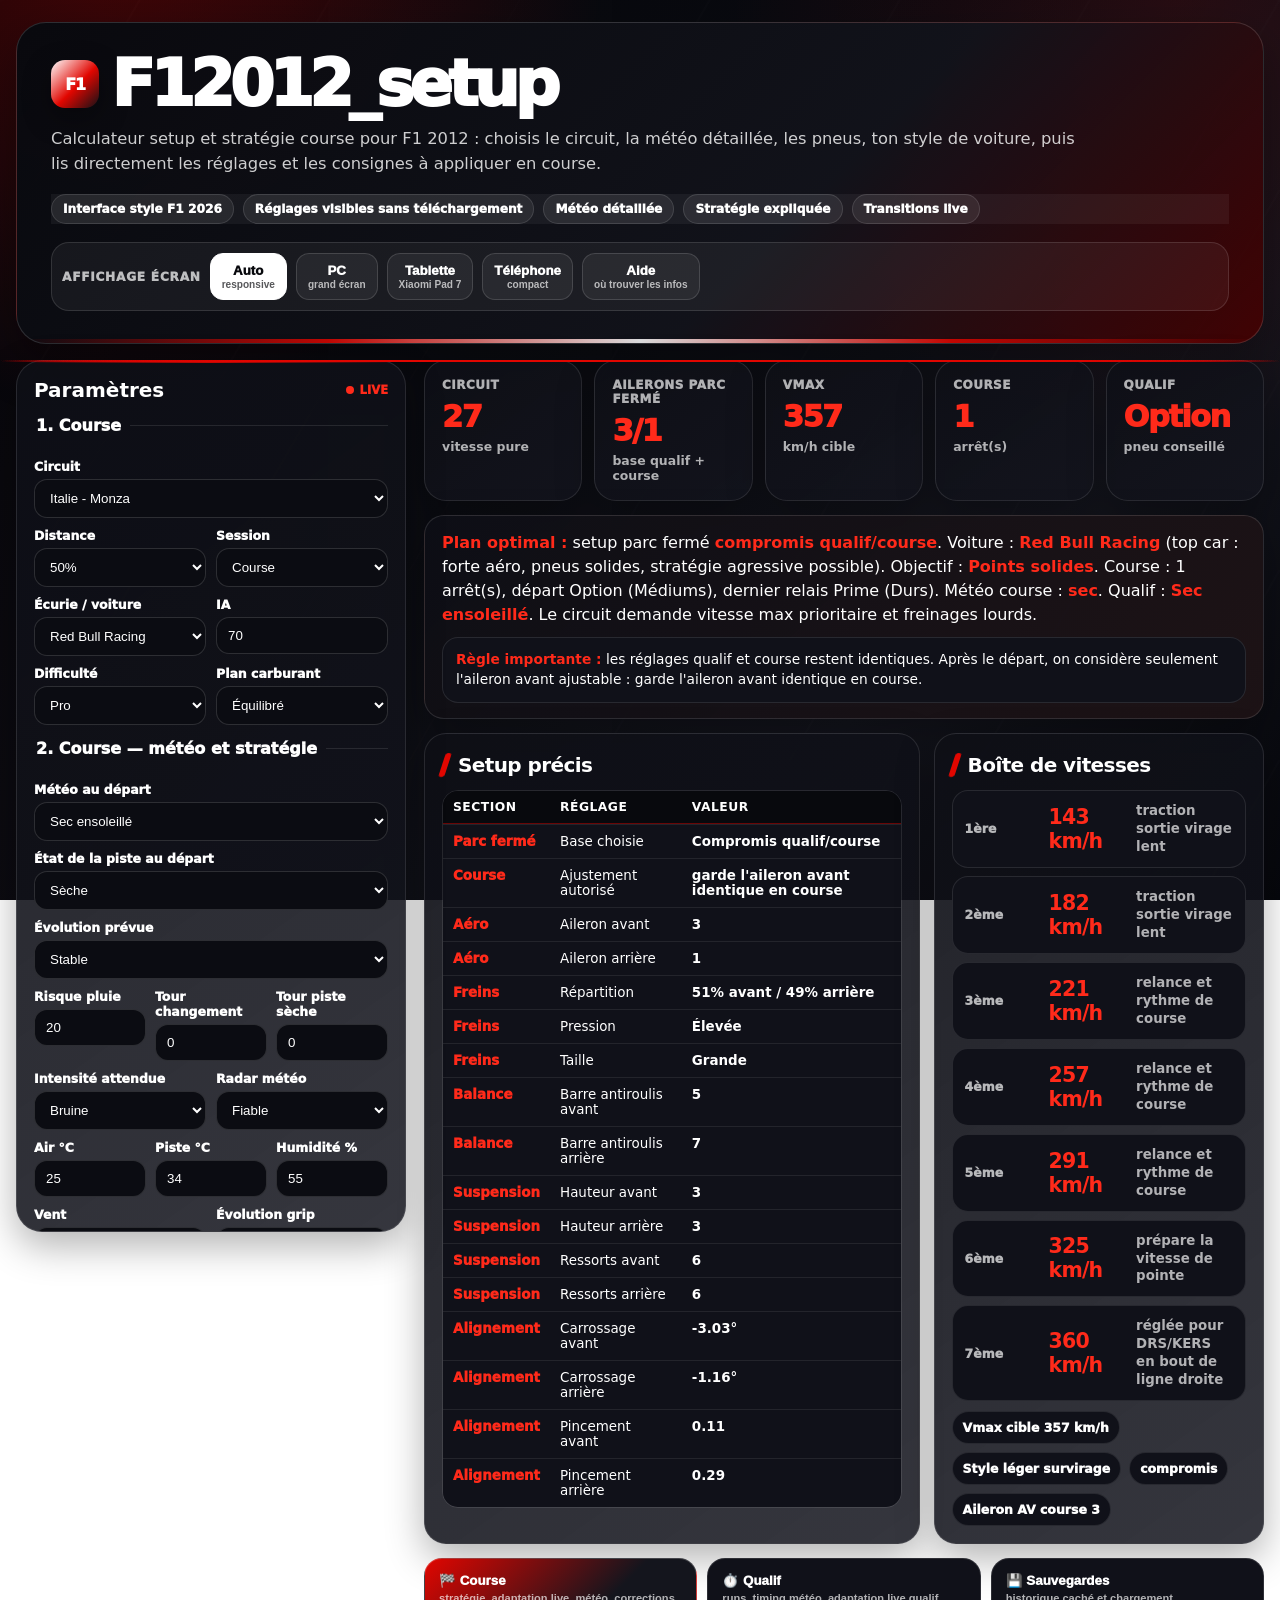
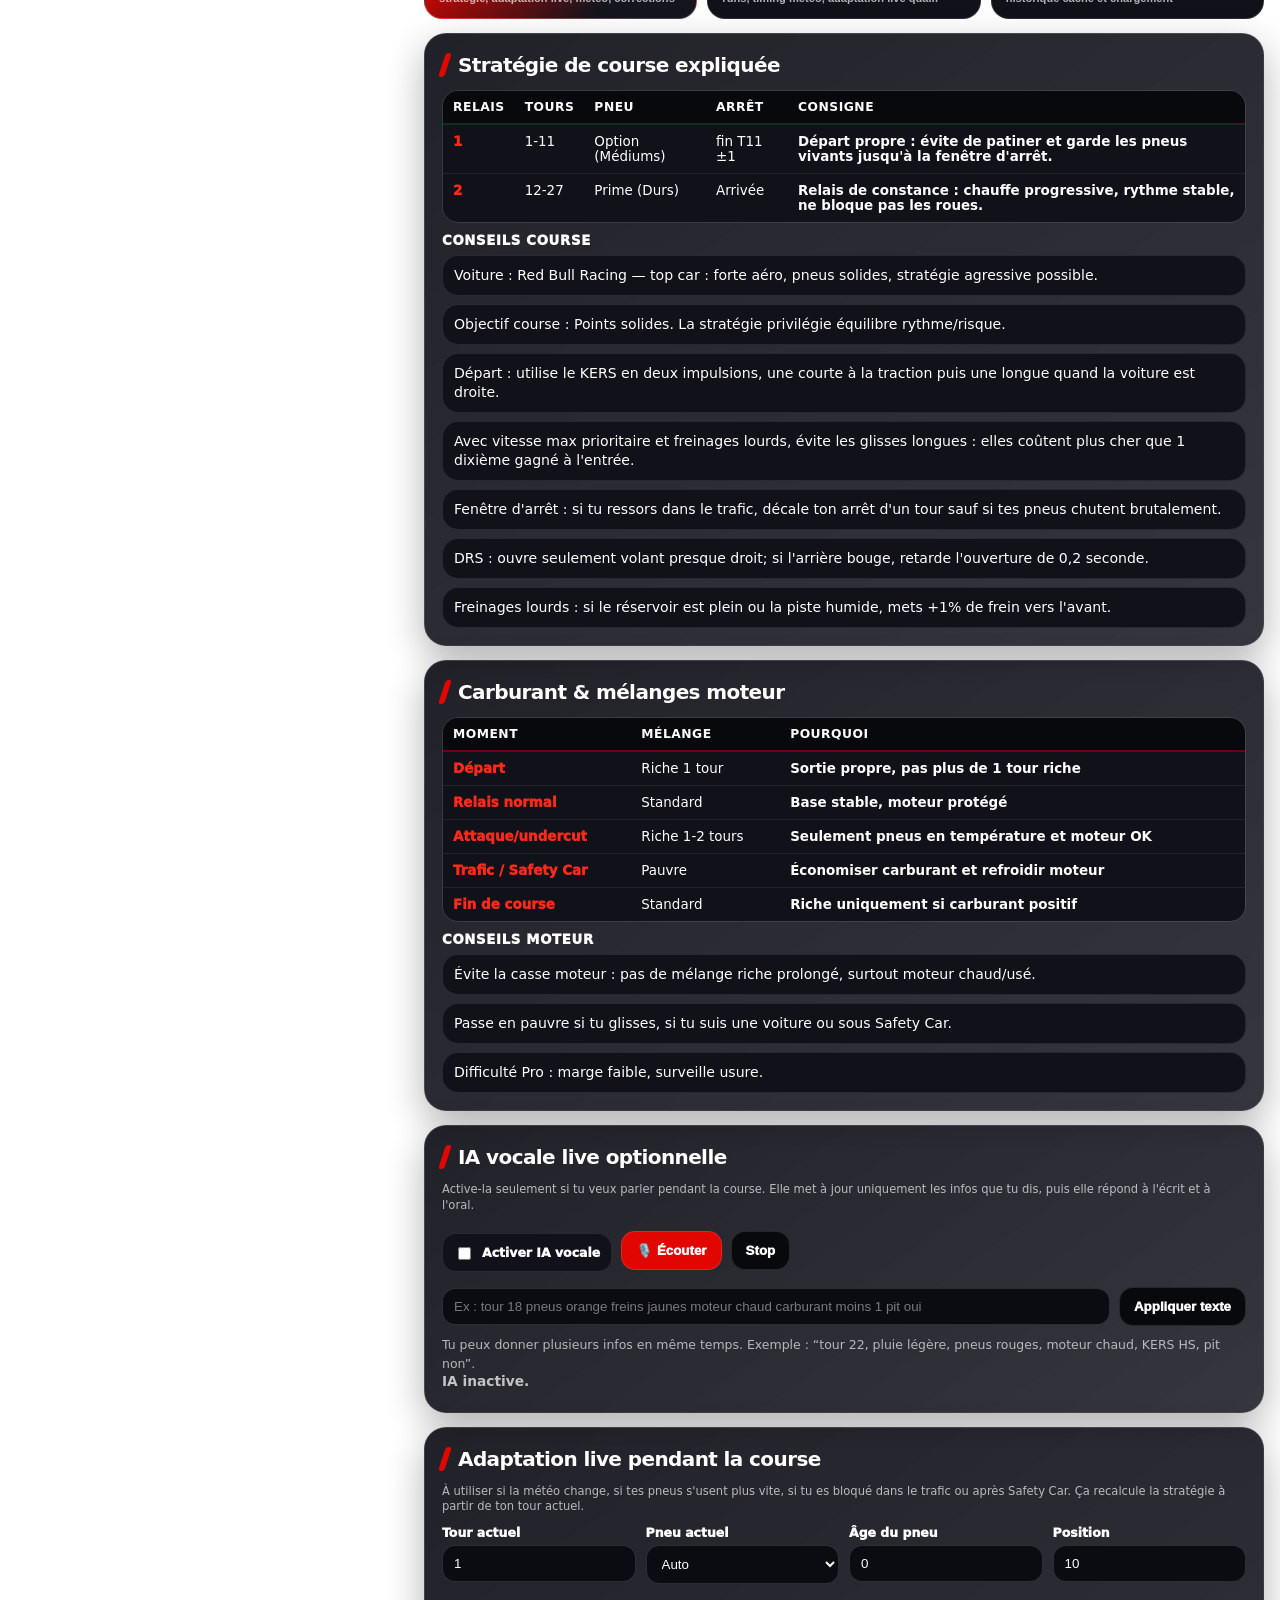
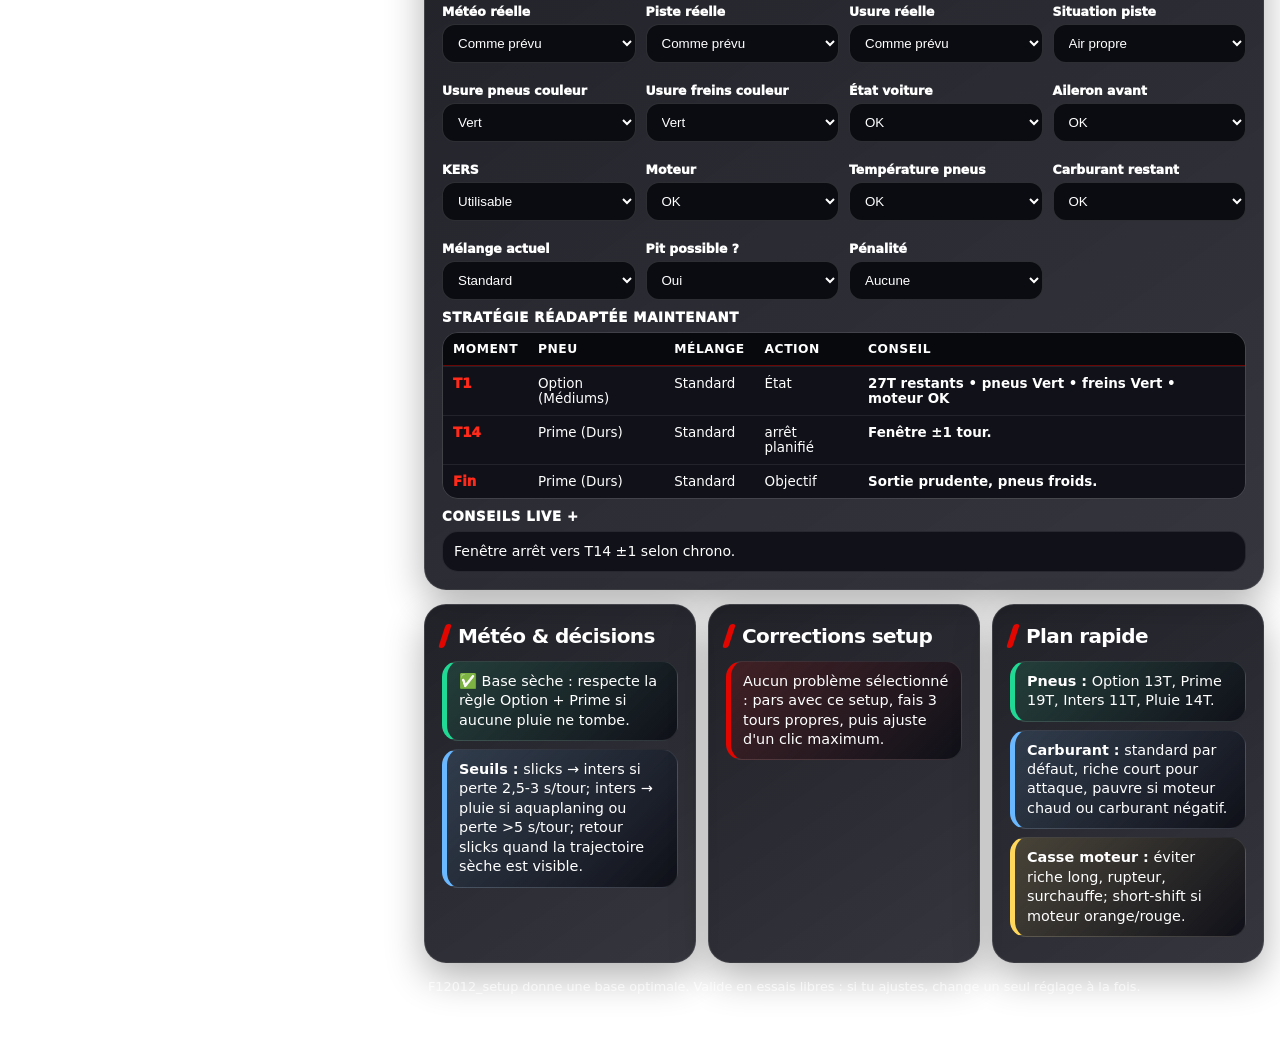
==== commit be63c5dd: "Add optional voice assistant for live strategy Co-authored-by: arena-agent <297053741+arena-agent@us" ====
--- a/index.html
+++ b/index.html
@@ -138,6 +138,7 @@
     @keyframes bgFlow{0%{background-position:0 0,0 0}100%{background-position:220px 140px,0 0}}
     body:before{animation:bgFlow 26s linear infinite!important}
     table{font-size:.84rem}th,td{padding:9px 10px}.phrase{padding:10px 11px;font-size:.88rem;line-height:1.35}.box{padding:10px 12px;font-size:.9rem;line-height:1.35}.mini-title{margin:10px 0 7px}.metric{min-height:98px}.metric .v{font-size:1.9rem}
+    .voice-controls{display:flex;flex-wrap:wrap;gap:9px;align-items:center;margin:10px 0}.voice-toggle{display:flex;gap:8px;align-items:center;padding:9px 11px;border-radius:14px;background:#101119;border:1px solid rgba(255,255,255,.10);font-weight:950}.voice-input{flex:1 1 260px}.voice-status{min-height:22px;color:rgba(255,255,255,.72);font-size:.86rem;font-weight:800}.voice-log{display:grid;gap:8px}.voice-msg{padding:10px 11px;border-radius:14px;background:#101119;border:1px solid rgba(255,255,255,.10);font-size:.9rem;line-height:1.35}.voice-msg b{color:#ff2a1a}.voice-examples{font-size:.78rem;color:rgba(255,255,255,.66);line-height:1.45}
     @media (prefers-reduced-motion: reduce){*,*::before,*::after{animation:none!important;transition:none!important;scroll-behavior:auto!important}}
 
   </style>
@@ -226,6 +227,22 @@
     <div id="courseSection" class="detail-section">
       <div class="card"><h2 class="section-title"><span class="slash"></span>Stratégie de course expliquée</h2><div id="strategyTable"></div><div class="mini-title">Conseils course</div><div class="phrase-list" id="racePhrases"></div></div>
       <div class="card"><h2 class="section-title"><span class="slash"></span>Carburant & mélanges moteur</h2><div id="fuelPlan"></div><div class="mini-title">Conseils moteur</div><div class="phrase-list" id="fuelPhrases"></div></div>
+      <div class="card">
+        <h2 class="section-title"><span class="slash"></span>IA vocale live optionnelle</h2>
+        <div class="hint">Active-la seulement si tu veux parler pendant la course. Elle met à jour uniquement les infos que tu dis, puis elle répond à l'écrit et à l'oral.</div>
+        <div class="voice-controls">
+          <label class="voice-toggle"><input id="voiceEnabled" type="checkbox"> Activer IA vocale</label>
+          <button class="btn btn-red" id="voiceListenBtn" type="button">🎙️ Écouter</button>
+          <button class="btn" id="voiceStopBtn" type="button">Stop</button>
+        </div>
+        <div class="voice-controls">
+          <input id="voiceText" class="voice-input" type="text" placeholder="Ex : tour 18 pneus orange freins jaunes moteur chaud carburant moins 1 pit oui" />
+          <button class="btn" id="voiceApplyBtn" type="button">Appliquer texte</button>
+        </div>
+        <div class="voice-examples">Tu peux donner plusieurs infos en même temps. Exemple : “tour 22, pluie légère, pneus rouges, moteur chaud, KERS HS, pit non”.</div>
+        <div class="voice-status" id="voiceStatus">IA inactive.</div>
+        <div class="voice-log" id="voiceLog"></div>
+      </div>
       <div class="card">
         <h2 class="section-title"><span class="slash"></span>Adaptation live pendant la course</h2>
         <div class="hint">À utiliser si la météo change, si tes pneus s'usent plus vite, si tu es bloqué dans le trafic ou après Safety Car. Ça recalcule la stratégie à partir de ton tour actuel.</div>
@@ -720,6 +737,93 @@
   q("quickPlan").innerHTML = `<div class="box ok"><b>Pneus :</b> Option ${life.opt}T, Prime ${life.pri}T, Inters ${life.inter}T, Pluie ${life.wet}T.</div><div class="box info"><b>Carburant :</b> standard par défaut, riche court pour attaque, pauvre si moteur chaud ou carburant négatif.</div><div class="box warn"><b>Casse moteur :</b> éviter riche long, rupteur, surchauffe; short-shift si moteur orange/rouge.</div>`;
 }
 
+
+function cleanVoiceText(text){ return String(text || "").toLowerCase().normalize("NFD").replace(/[\u0300-\u036f]/g, "").replace(/[,;:.!?]/g," ").replace(/\s+/g," ").trim(); }
+function wordNumber(raw){
+  const t = cleanVoiceText(raw); const map = {"zero":0,"un":1,"une":1,"deux":2,"trois":3,"quatre":4,"cinq":5,"six":6,"sept":7,"huit":8,"neuf":9,"dix":10};
+  if(/^\d+$/.test(t)) return Number(t); return map[t];
+}
+function findNumberAfter(t, keys){
+  for(const key of keys){ const m = t.match(new RegExp(`${key}\\s+(\\d+|un|une|deux|trois|quatre|cinq|six|sept|huit|neuf|dix)`, "i")); if(m) return wordNumber(m[1]); }
+  return null;
+}
+function selectValue(id,value,updates,label){ const el=q(id); if(!el || value == null) return; if(el.value !== String(value)){ el.value = String(value); updates.push(`${label}: ${value}`); } }
+function inputValue(id,value,updates,label){ const el=q(id); if(!el || value == null || Number.isNaN(value)) return; if(el.value !== String(value)){ el.value = String(value); updates.push(`${label}: ${value}`); } }
+function parseColorNear(t, key){
+  const colors = [["rouge","Rouge"],["orange","Orange"],["jaune","Jaune"],["vert","Vert"]];
+  const kg = `(?:${key})`;
+  for(const [w,v] of colors){ if(new RegExp(`${kg}\s*(?:couleur|sont|est)?\s*${w}`).test(t)) return v; }
+  for(const [w,v] of colors){ if(new RegExp(`${w}\s*(?:sur|aux|pour)?\s*(?:les\s*)?${kg}`).test(t)) return v; }
+  return null;
+}
+function updateVoiceCommand(raw){
+  const t = cleanVoiceText(raw); const updates = [];
+  const lap = findNumberAfter(t,["tour","t"]); if(lap !== null) inputValue("liveLap",lap,updates,"tour");
+  const pos = findNumberAfter(t,["position","p"]); if(pos !== null) inputValue("livePosition",pos,updates,"position");
+  const age = t.match(/(?:pneu|pneus).{0,16}(\d+|un|une|deux|trois|quatre|cinq|six|sept|huit|neuf|dix)\s*tours?/); if(age) inputValue("liveTyreAge",wordNumber(age[1]),updates,"âge pneus");
+  if(/\b(option|tendre|tendres|soft)\b/.test(t)) selectValue("liveTyre","Option",updates,"pneu");
+  if(/\b(prime|dur|durs|medium|mediam|mediums|mediums)\b/.test(t)) selectValue("liveTyre","Prime",updates,"pneu");
+  if(/\b(inter|intermediaire|intermediaires)\b/.test(t)) selectValue("liveTyre","Intermédiaires",updates,"pneu");
+  if(/\b(pluie|full wet|wet)\b/.test(t) && /pneu|gomme|monte/.test(t)) selectValue("liveTyre","Pluie",updates,"pneu");
+  if(/pluie forte|grosse pluie|detrempe/.test(t)) selectValue("liveWeather","Pluie forte",updates,"météo");
+  else if(/pluie moyenne/.test(t)) selectValue("liveWeather","Pluie moyenne",updates,"météo");
+  else if(/pluie legere|petite pluie/.test(t)) selectValue("liveWeather","Pluie légère",updates,"météo");
+  else if(/bruine/.test(t)) selectValue("liveWeather","Bruine",updates,"météo");
+  else if(/variable|menacant|menaçant/.test(t)) selectValue("liveWeather","Variable / menaçant",updates,"météo");
+  else if(/sec couvert|couvert/.test(t)) selectValue("liveWeather","Sec couvert",updates,"météo");
+  else if(/\bsec\b|ensoleille/.test(t)) selectValue("liveWeather","Sec ensoleillé",updates,"météo");
+  if(/piste detrempee|piste detrempe|detrempee|detrempe/.test(t)) selectValue("liveTrackState","Détrempée",updates,"piste");
+  else if(/tres humide/.test(t)) selectValue("liveTrackState","Très humide",updates,"piste");
+  else if(/humide hors|hors trajectoire/.test(t)) selectValue("liveTrackState","Humide hors trajectoire",updates,"piste");
+  else if(/piste humide|\bhumide\b/.test(t)) selectValue("liveTrackState","Humide",updates,"piste");
+  else if(/piste seche|piste sèche|\bseche\b/.test(t)) selectValue("liveTrackState","Sèche",updates,"piste");
+  const tyreColor = parseColorNear(t,"pneu|pneus|gomme|gommes"); if(tyreColor){ selectValue("liveTyreColor",tyreColor,updates,"couleur pneus"); selectValue("liveWear",tyreColor==="Rouge"?"Très forte":tyreColor==="Orange"?"Forte":tyreColor==="Jaune"?"Normale":"Faible",updates,"usure"); }
+  const brakeColor = parseColorNear(t,"frein|freins"); if(brakeColor) selectValue("liveBrakeColor",brakeColor,updates,"couleur freins");
+  if(/safety car|vsc/.test(t)) selectValue("liveTraffic","Safety Car / VSC",updates,"trafic"); else if(/trafic|bloque|bloqué/.test(t)) selectValue("liveTraffic","Bloqué dans le trafic",updates,"trafic"); else if(/defense|défense|derriere|derrière/.test(t)) selectValue("liveTraffic","Défense derrière",updates,"trafic"); else if(/air propre|piste libre/.test(t)) selectValue("liveTraffic","Air propre",updates,"trafic");
+  if(/voiture.*degat important|gros degat|degat important/.test(t)) selectValue("liveCarState","Dégât important",updates,"voiture"); else if(/voiture.*instable|instable/.test(t)) selectValue("liveCarState","Instable",updates,"voiture"); else if(/leger degat|petit degat/.test(t)) selectValue("liveCarState","Léger dégât",updates,"voiture"); else if(/voiture ok|voiture va bien/.test(t)) selectValue("liveCarState","OK",updates,"voiture");
+  if(/aileron.*gauche/.test(t)) selectValue("liveFrontWing","Cassé côté gauche",updates,"aileron"); else if(/aileron.*droite|aileron.*droit/.test(t)) selectValue("liveFrontWing","Cassé côté droit",updates,"aileron"); else if(/aileron.*(tres abime|mort|casse|cassé)/.test(t)) selectValue("liveFrontWing","Très abîmé",updates,"aileron"); else if(/aileron.*leger|aileron.*abime/.test(t)) selectValue("liveFrontWing","Léger dégât",updates,"aileron"); else if(/aileron.*ok/.test(t)) selectValue("liveFrontWing","OK",updates,"aileron");
+  if(/kers.*(hs|mort|marche pas|inutilisable|pas utilisable)/.test(t)) selectValue("liveKers","HS",updates,"KERS"); else if(/kers.*(faible|intermittent)/.test(t)) selectValue("liveKers","Faible / intermittent",updates,"KERS"); else if(/kers.*(ok|utilisable|marche)/.test(t)) selectValue("liveKers","Utilisable",updates,"KERS");
+  if(/moteur.*critique|moteur rouge/.test(t)) selectValue("liveEngine","Critique",updates,"moteur"); else if(/moteur.*chaud|moteur orange/.test(t)) selectValue("liveEngine","Chaud",updates,"moteur"); else if(/moteur.*use|moteur jaune|moteur usé/.test(t)) selectValue("liveEngine","Usé",updates,"moteur"); else if(/moteur.*ok/.test(t)) selectValue("liveEngine","OK",updates,"moteur");
+  if(/pneu.*surchauffe|surchauffe.*pneu/.test(t)) selectValue("liveTyreTemp","Surchauffe",updates,"temp pneus"); else if(/pneu.*chaud|chaud.*pneu/.test(t)) selectValue("liveTyreTemp","Chaude",updates,"temp pneus"); else if(/pneu.*froid|froid.*pneu/.test(t)) selectValue("liveTyreTemp","Froide",updates,"temp pneus"); else if(/temperature.*ok/.test(t)) selectValue("liveTyreTemp","OK",updates,"temp pneus");
+  if(/carburant.*moins deux|carburant.*-2|essence.*moins deux/.test(t)) selectValue("liveFuelDelta","-2 tours ou pire",updates,"carburant"); else if(/carburant.*moins un|carburant.*-1|essence.*moins un/.test(t)) selectValue("liveFuelDelta","-1 tour",updates,"carburant"); else if(/carburant.*limite|essence.*limite/.test(t)) selectValue("liveFuelDelta","Limite",updates,"carburant"); else if(/carburant.*plus deux|carburant.*\+2|essence.*plus deux/.test(t)) selectValue("liveFuelDelta","+2 tours ou plus",updates,"carburant"); else if(/carburant.*ok|essence.*ok/.test(t)) selectValue("liveFuelDelta","OK",updates,"carburant");
+  if(/melange.*pauvre|mix.*pauvre/.test(t)) selectValue("liveFuelMix","Pauvre",updates,"mélange"); else if(/melange.*riche|mix.*riche/.test(t)) selectValue("liveFuelMix","Riche",updates,"mélange"); else if(/melange.*standard|mix.*standard/.test(t)) selectValue("liveFuelMix","Standard",updates,"mélange");
+  if(/pit non|stand ferme|stands fermes|pas pit|ne peux pas rentrer/.test(t)) selectValue("liveCanPit","Non",updates,"pit"); else if(/pit oui|stand ouvert|stands ouverts|je peux rentrer|pit possible/.test(t)) selectValue("liveCanPit","Oui",updates,"pit");
+  if(/drive through|drive-through/.test(t)) selectValue("livePenalty","Drive-through",updates,"pénalité"); else if(/stop and go|stop go/.test(t)) selectValue("livePenalty","Stop & Go",updates,"pénalité"); else if(/temps ajoute|temps ajouté|penalite temps/.test(t)) selectValue("livePenalty","Temps ajouté",updates,"pénalité"); else if(/pas de penalite|aucune penalite|penalite aucune/.test(t)) selectValue("livePenalty","Aucune",updates,"pénalité");
+  if(/difficulte legende|difficulté légende/.test(t)) selectValue("difficulty","Légende",updates,"difficulté"); else if(/difficulte pro|difficulté pro/.test(t)) selectValue("difficulty","Pro",updates,"difficulté"); else if(/difficulte facile|difficulté facile/.test(t)) selectValue("difficulty","Facile",updates,"difficulté"); else if(/difficulte inter|difficulté inter/.test(t)) selectValue("difficulty","Intermédiaire",updates,"difficulté");
+  return updates;
+}
+function buildVoiceReply(updates){
+  if(!updates.length) return "Je n'ai rien modifié. Dis par exemple : tour 18, pneus orange, moteur chaud, carburant moins un.";
+  render();
+  const live = lastPlan && lastPlan.live; const action = live?.rows?.[1]?.[3] || live?.rows?.[0]?.[3] || "continuer"; const tip = live?.phrases?.[0] || "Garde un rythme propre.";
+  return `Mis à jour : ${updates.join(", ")}. Action : ${action}. ${tip}`;
+}
+function addVoiceLog(raw, reply){
+  const log = q("voiceLog"); if(!log) return;
+  log.innerHTML = `<div class="voice-msg"><b>Toi :</b> ${raw}</div><div class="voice-msg"><b>IA :</b> ${reply}</div>` + log.innerHTML;
+}
+function speakVoice(text){
+  if(!q("voiceEnabled")?.checked || !("speechSynthesis" in window)) return;
+  window.speechSynthesis.cancel(); const utter = new SpeechSynthesisUtterance(text); utter.lang = "fr-FR"; utter.rate = 1.05; utter.pitch = 1; window.speechSynthesis.speak(utter);
+}
+function applyVoiceCommand(raw){
+  if(!q("voiceEnabled").checked){ q("voiceStatus").textContent = "Active l'IA vocale avant d'appliquer."; return; }
+  const updates = updateVoiceCommand(raw); const reply = buildVoiceReply(updates); q("voiceStatus").textContent = updates.length ? "Commande appliquée." : "Commande non reconnue."; addVoiceLog(raw, reply); speakVoice(reply);
+}
+let voiceRecognition = null;
+function startVoiceListen(){
+  if(!q("voiceEnabled").checked){ q("voiceStatus").textContent = "IA vocale désactivée."; return; }
+  const Rec = window.SpeechRecognition || window.webkitSpeechRecognition;
+  if(!Rec){ q("voiceStatus").textContent = "Reconnaissance vocale non supportée ici. Utilise le champ texte."; return; }
+  voiceRecognition = new Rec(); voiceRecognition.lang = "fr-FR"; voiceRecognition.interimResults = false; voiceRecognition.continuous = false;
+  voiceRecognition.onstart = ()=> q("voiceStatus").textContent = "J'écoute...";
+  voiceRecognition.onerror = e=> q("voiceStatus").textContent = `Erreur micro : ${e.error || "inconnue"}`;
+  voiceRecognition.onresult = e=>{ const text = Array.from(e.results).map(r=>r[0].transcript).join(" "); q("voiceText").value = text; applyVoiceCommand(text); };
+  voiceRecognition.onend = ()=>{ if(q("voiceStatus").textContent === "J'écoute...") q("voiceStatus").textContent = "Écoute terminée."; };
+  voiceRecognition.start();
+}
+function stopVoiceListen(){ if(voiceRecognition) voiceRecognition.stop(); if("speechSynthesis" in window) window.speechSynthesis.cancel(); q("voiceStatus").textContent = "IA vocale arrêtée."; }
+
 const HELP_DATA = {
   "Course": [
     "Circuit : dans le menu du Grand Prix/Carrière, c'est le tracé sélectionné avant la session.",
@@ -757,6 +861,14 @@
     "Carburant : + tours = marge, - tours = mélange pauvre jusqu'à revenir à 0.",
     "Moteur : si chaud/usé/critique, évite riche long, short-shift et cherche air propre.",
     "Sauvegardes : onglet caché à droite. Rien à télécharger, l'historique reste dans ce navigateur."
+  ],
+  "IA vocale": [
+    "L'IA vocale est optionnelle : coche Activer IA vocale puis clique Écouter. Elle fonctionne avec la reconnaissance vocale du navigateur.",
+    "Elle ne modifie que les infos clairement dites. Si tu dis seulement moteur chaud, seul le champ moteur change.",
+    "Tu peux donner plusieurs infos : tour 18, pneus orange, freins jaunes, moteur chaud, carburant moins un, pit oui.",
+    "Parle en mots courts et évite les contradictions dans la même phrase : ne dis pas pneus rouges puis pneus verts.",
+    "Commandes utiles : pluie légère, piste humide, KERS HS, aileron gauche cassé, pénalité drive-through, mélange pauvre.",
+    "Après chaque commande, l'IA écrit et dit l'action conseillée. Si elle n'a pas compris, utilise le champ texte juste dessous."
   ]
 };
 function renderHelp(tab="Course"){
@@ -779,6 +891,10 @@
 document.getElementById("helpClose").addEventListener("click",closeHelp);
 document.getElementById("helpTabs").addEventListener("click",event=>{ const btn = event.target.closest(".help-tab"); if(btn) renderHelp(btn.dataset.help); });
 document.getElementById("helpModal").addEventListener("click",event=>{ if(event.target.id === "helpModal") closeHelp(); });
+q("voiceListenBtn").addEventListener("click",startVoiceListen);
+q("voiceStopBtn").addEventListener("click",stopVoiceListen);
+q("voiceApplyBtn").addEventListener("click",()=>applyVoiceCommand(q("voiceText").value));
+q("voiceEnabled").addEventListener("change",()=>{ q("voiceStatus").textContent = q("voiceEnabled").checked ? "IA prête. Clique Écouter ou écris une commande." : "IA inactive."; if(!q("voiceEnabled").checked) stopVoiceListen(); });
 initScreenMode(); initDetailMode(); setDefaultTyres(); render(); renderHistory();
 </script>
 </body>
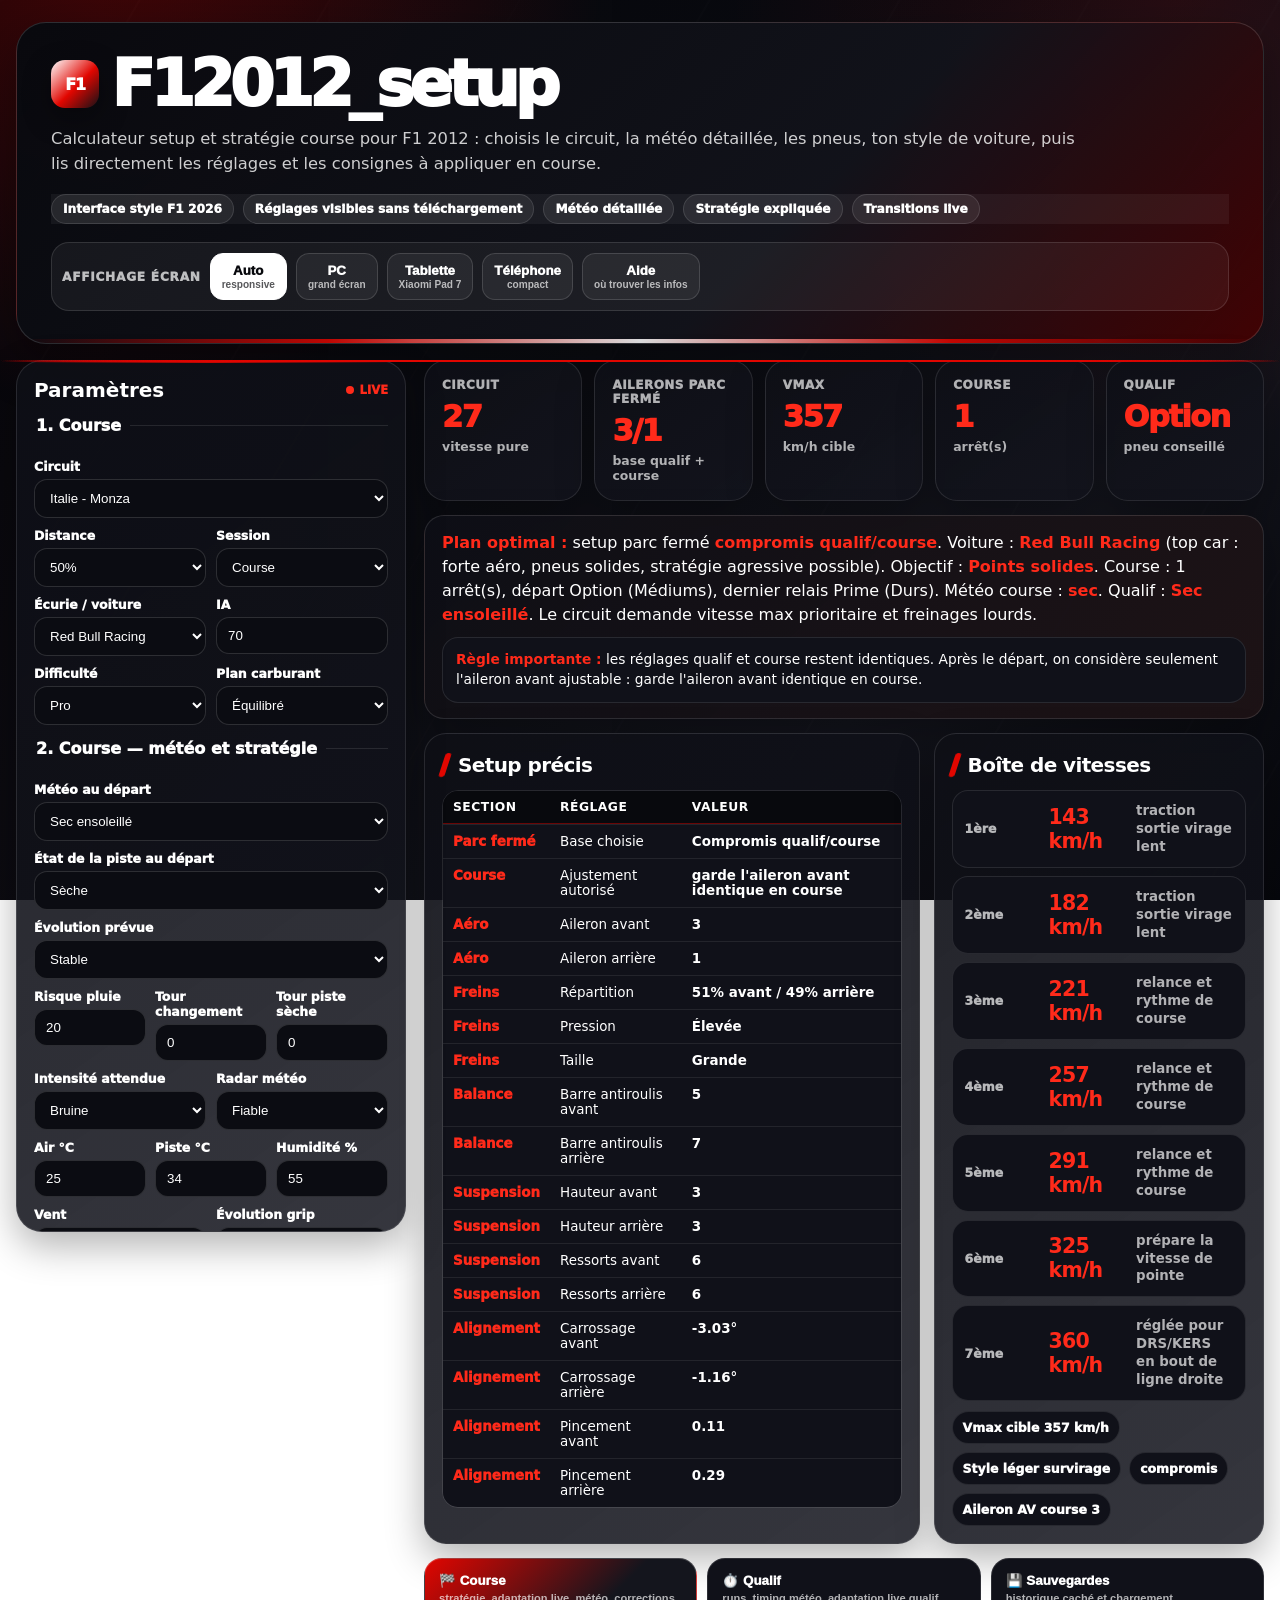
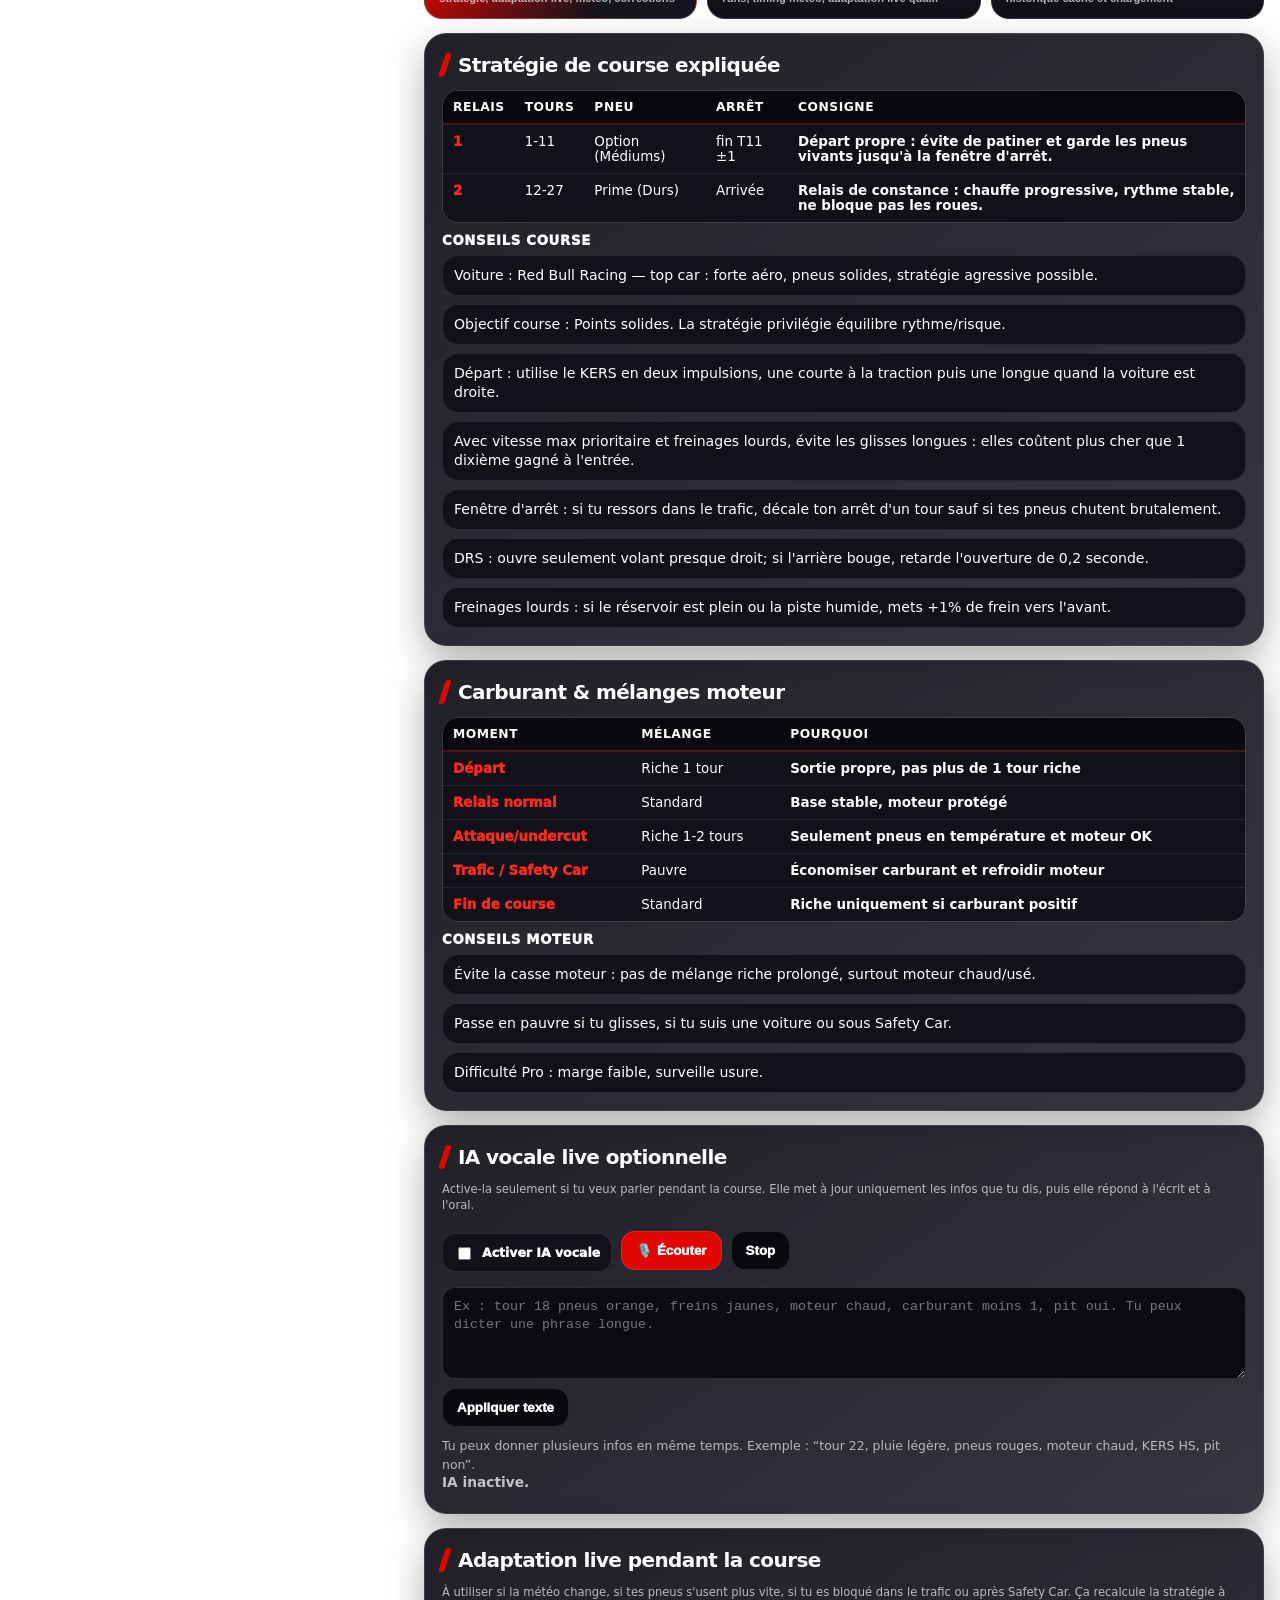
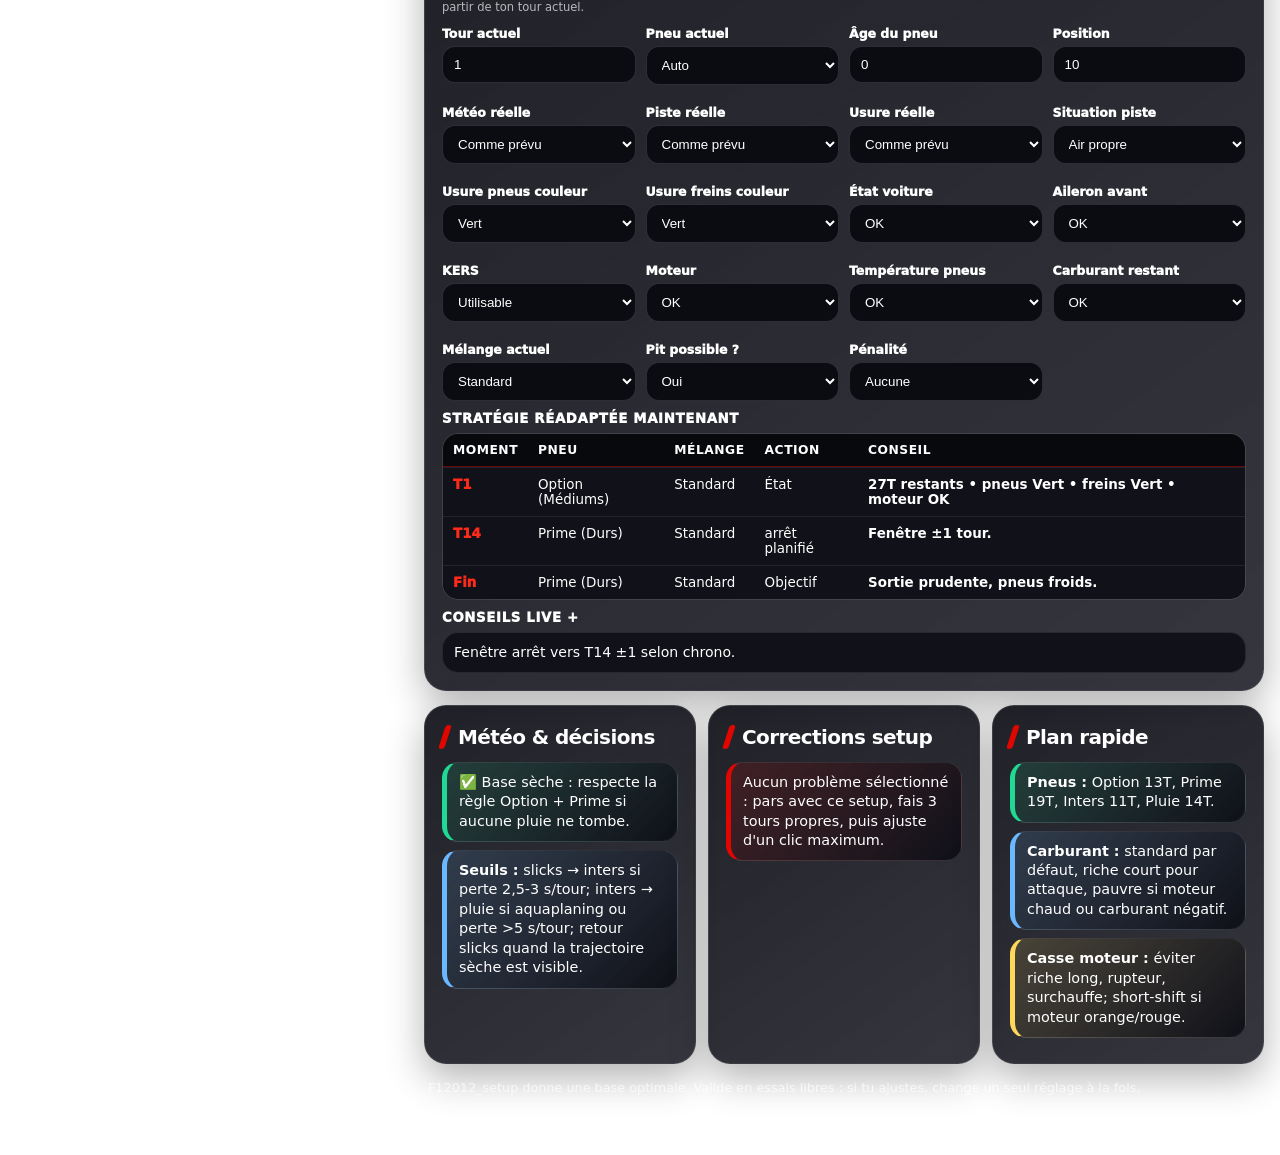
==== commit 3ade478f: "Improve continuous voice assistant behavior Co-authored-by: arena-agent <297053741+arena-agent@users" ====
--- a/index.html
+++ b/index.html
@@ -49,9 +49,9 @@
     .aside-head{display:flex;align-items:center;justify-content:space-between;gap:10px;margin-bottom:8px}.aside-head h2{margin:0;font-size:1.25rem}.live-dot{display:inline-flex;align-items:center;gap:6px;font-size:.72rem;font-weight:1000;color:var(--f1-red)}.live-dot:before{content:"";width:8px;height:8px;border-radius:50%;background:var(--f1-red);animation:pulseGlow 1.4s ease infinite}
     fieldset{border:0;border-top:1px solid var(--line);margin:14px 0 0;padding:14px 0 0}legend{font-weight:1000;padding-right:9px;color:var(--f1-black)}
     label{display:block;font-size:.78rem;font-weight:950;margin:10px 0 5px;color:#2d2f39}.hint{font-size:.72rem;color:var(--f1-muted);margin-top:5px;line-height:1.35}
-    select,input[type=number],input[type=text],input[type=range]{width:100%;border:1px solid var(--line);background:#fff;color:var(--f1-ink);border-radius:13px;padding:10px 11px;outline:none;transition:border-color .2s,box-shadow .2s,transform .2s}
+    select,textarea,input[type=number],input[type=text],input[type=range]{width:100%;border:1px solid var(--line);background:#fff;color:var(--f1-ink);border-radius:13px;padding:10px 11px;outline:none;transition:border-color .2s,box-shadow .2s,transform .2s}
     select:focus,input:focus{border-color:var(--f1-red);box-shadow:0 0 0 4px rgba(225,6,0,.10)}
-    select:hover,input[type=number]:hover,input[type=text]:hover{transform:translateY(-1px)}
+    select:hover,textarea:hover,input[type=number]:hover,input[type=text]:hover{transform:translateY(-1px)}
     input[type=range]{padding:0;accent-color:var(--f1-red)}input[type=checkbox]{accent-color:var(--f1-red);transform:translateY(1px)}
     .row2{display:grid;grid-template-columns:1fr 1fr;gap:10px}.row3{display:grid;grid-template-columns:1fr 1fr 1fr;gap:9px}.checkline{display:flex;gap:8px;align-items:flex-start;margin:7px 0;font-weight:700;color:#3d414e}.content{display:grid;gap:14px}.metrics{display:grid;grid-template-columns:repeat(5,minmax(0,1fr));gap:12px}.card{border-radius:var(--radius);padding:17px;transition:transform .28s ease,box-shadow .28s ease,border-color .28s ease}.card:hover{transform:translateY(-3px);box-shadow:0 24px 62px rgba(21,21,30,.11);border-color:rgba(225,6,0,.22)}
     .metric{min-height:116px}.metric .k{font-size:.75rem;color:var(--f1-muted);font-weight:1000;text-transform:uppercase;letter-spacing:.04em}.metric .v{font-size:2.15rem;line-height:1;margin-top:10px;color:var(--f1-red);font-weight:1000;letter-spacing:-.05em}.metric .s{font-size:.78rem;color:var(--f1-muted);margin-top:6px;font-weight:800}
@@ -109,8 +109,8 @@
     .card:before,aside:before{content:"";position:absolute;inset:0 0 auto 0;height:2px;background:linear-gradient(90deg,transparent,rgba(225,6,0,.88),transparent);pointer-events:none}
     .aside-head h2,legend,label,h2.section-title,.mini-title,.history-title{color:#fff}.hint,.metric .k,.metric .s,.history-meta,.footer,.gear-line small{color:rgba(255,255,255,.68)}.checkline{color:rgba(255,255,255,.84)}
     fieldset{border-top-color:rgba(255,255,255,.10)}
-    select,input[type=number],input[type=text],input[type=range]{background:#0b0c12;color:#fff;border-color:rgba(255,255,255,.14);box-shadow:none}
-    select option{background:#0b0c12;color:#fff}input::placeholder{color:rgba(255,255,255,.45)}select:focus,input:focus{border-color:rgba(225,6,0,.75);box-shadow:0 0 0 3px rgba(225,6,0,.14)}select:hover,input[type=number]:hover,input[type=text]:hover{transform:none}
+    select,textarea,input[type=number],input[type=text],input[type=range]{background:#0b0c12;color:#fff;border-color:rgba(255,255,255,.14);box-shadow:none}
+    select option{background:#0b0c12;color:#fff}input::placeholder{color:rgba(255,255,255,.45)}select:focus,input:focus{border-color:rgba(225,6,0,.75);box-shadow:0 0 0 3px rgba(225,6,0,.14)}select:hover,textarea:hover,input[type=number]:hover,input[type=text]:hover{transform:none}
     .metric .v{color:#ff2a1a;text-shadow:none}.summary{color:#fff;background:linear-gradient(135deg,rgba(14,15,22,.94),rgba(33,20,22,.82));border-color:rgba(255,255,255,.12);box-shadow:var(--shadow)}.summary b,.section-cell,.gear-line b,.parc-note b{color:#ff2a1a}
     table{border-color:rgba(255,255,255,.10)}th{background:#08090d;color:#fff;border-bottom:1px solid rgba(225,6,0,.45)}td{background:#101119;color:#fff;border-top:1px solid rgba(255,255,255,.08)}td:last-child{color:#fff}
     .gear-line,.phrase,.history-item,.pill,.mini-btn,.parc-note{background:#101119;border-color:rgba(255,255,255,.10);color:#fff}.gear-line:hover,.phrase:hover,.history-item:hover{transform:none;border-color:rgba(225,6,0,.30);box-shadow:none}
@@ -138,7 +138,7 @@
     @keyframes bgFlow{0%{background-position:0 0,0 0}100%{background-position:220px 140px,0 0}}
     body:before{animation:bgFlow 26s linear infinite!important}
     table{font-size:.84rem}th,td{padding:9px 10px}.phrase{padding:10px 11px;font-size:.88rem;line-height:1.35}.box{padding:10px 12px;font-size:.9rem;line-height:1.35}.mini-title{margin:10px 0 7px}.metric{min-height:98px}.metric .v{font-size:1.9rem}
-    .voice-controls{display:flex;flex-wrap:wrap;gap:9px;align-items:center;margin:10px 0}.voice-toggle{display:flex;gap:8px;align-items:center;padding:9px 11px;border-radius:14px;background:#101119;border:1px solid rgba(255,255,255,.10);font-weight:950}.voice-input{flex:1 1 260px}.voice-status{min-height:22px;color:rgba(255,255,255,.72);font-size:.86rem;font-weight:800}.voice-log{display:grid;gap:8px}.voice-msg{padding:10px 11px;border-radius:14px;background:#101119;border:1px solid rgba(255,255,255,.10);font-size:.9rem;line-height:1.35}.voice-msg b{color:#ff2a1a}.voice-examples{font-size:.78rem;color:rgba(255,255,255,.66);line-height:1.45}
+    .voice-controls{display:flex;flex-wrap:wrap;gap:9px;align-items:center;margin:10px 0}.voice-toggle{display:flex;gap:8px;align-items:center;padding:9px 11px;border-radius:14px;background:#101119;border:1px solid rgba(255,255,255,.10);font-weight:950}.voice-input{flex:1 1 100%;min-height:92px;resize:vertical;line-height:1.35}.voice-status{min-height:22px;color:rgba(255,255,255,.72);font-size:.86rem;font-weight:800}.voice-log{display:grid;gap:8px}.voice-msg{padding:10px 11px;border-radius:14px;background:#101119;border:1px solid rgba(255,255,255,.10);font-size:.9rem;line-height:1.35}.voice-msg b{color:#ff2a1a}.voice-examples{font-size:.78rem;color:rgba(255,255,255,.66);line-height:1.45}
     @media (prefers-reduced-motion: reduce){*,*::before,*::after{animation:none!important;transition:none!important;scroll-behavior:auto!important}}
 
   </style>
@@ -236,7 +236,7 @@
           <button class="btn" id="voiceStopBtn" type="button">Stop</button>
         </div>
         <div class="voice-controls">
-          <input id="voiceText" class="voice-input" type="text" placeholder="Ex : tour 18 pneus orange freins jaunes moteur chaud carburant moins 1 pit oui" />
+          <textarea id="voiceText" class="voice-input" rows="3" placeholder="Ex : tour 18 pneus orange, freins jaunes, moteur chaud, carburant moins 1, pit oui. Tu peux dicter une phrase longue."></textarea>
           <button class="btn" id="voiceApplyBtn" type="button">Appliquer texte</button>
         </div>
         <div class="voice-examples">Tu peux donner plusieurs infos en même temps. Exemple : “tour 22, pluie légère, pneus rouges, moteur chaud, KERS HS, pit non”.</div>
@@ -738,13 +738,26 @@
 }
 
 
-function cleanVoiceText(text){ return String(text || "").toLowerCase().normalize("NFD").replace(/[\u0300-\u036f]/g, "").replace(/[,;:.!?]/g," ").replace(/\s+/g," ").trim(); }
+function cleanVoiceText(text){
+  return String(text || "")
+    .toLowerCase()
+    .normalize("NFD")
+    .replace(/[\u0300-\u036f]/g, "")
+    .replace(/[,;:.!?]/g," ")
+    .replace(/\s+/g," ")
+    .trim();
+}
 function wordNumber(raw){
-  const t = cleanVoiceText(raw); const map = {"zero":0,"un":1,"une":1,"deux":2,"trois":3,"quatre":4,"cinq":5,"six":6,"sept":7,"huit":8,"neuf":9,"dix":10};
-  if(/^\d+$/.test(t)) return Number(t); return map[t];
+  const t = cleanVoiceText(raw);
+  const map = {"zero":0,"un":1,"une":1,"premier":1,"premiere":1,"deux":2,"second":2,"trois":3,"quatre":4,"cinq":5,"six":6,"sept":7,"huit":8,"neuf":9,"dix":10,"onze":11,"douze":12,"treize":13,"quatorze":14,"quinze":15,"seize":16,"dix sept":17,"dix huit":18,"dix neuf":19,"vingt":20};
+  if(/^[-+]?\d+$/.test(t)) return Number(t);
+  return map[t];
 }
 function findNumberAfter(t, keys){
-  for(const key of keys){ const m = t.match(new RegExp(`${key}\\s+(\\d+|un|une|deux|trois|quatre|cinq|six|sept|huit|neuf|dix)`, "i")); if(m) return wordNumber(m[1]); }
+  for(const key of keys){
+    const m = t.match(new RegExp(`${key}\\s*(?:est|a|=|:)?\\s*(moins\\s*)?(\\d+|un|une|premier|premiere|deux|second|trois|quatre|cinq|six|sept|huit|neuf|dix|onze|douze|treize|quatorze|quinze|seize|vingt)`, "i"));
+    if(m){ const n = wordNumber(m[2]); return m[1] ? -Math.abs(n) : n; }
+  }
   return null;
 }
 function selectValue(id,value,updates,label){ const el=q(id); if(!el || value == null) return; if(el.value !== String(value)){ el.value = String(value); updates.push(`${label}: ${value}`); } }
@@ -752,77 +765,107 @@
 function parseColorNear(t, key){
   const colors = [["rouge","Rouge"],["orange","Orange"],["jaune","Jaune"],["vert","Vert"]];
   const kg = `(?:${key})`;
-  for(const [w,v] of colors){ if(new RegExp(`${kg}\s*(?:couleur|sont|est)?\s*${w}`).test(t)) return v; }
-  for(const [w,v] of colors){ if(new RegExp(`${w}\s*(?:sur|aux|pour)?\s*(?:les\s*)?${kg}`).test(t)) return v; }
+  for(const [w,v] of colors){ if(new RegExp(`${kg}\\s*(?:couleur|sont|est|en|dans le)?\\s*${w}`).test(t)) return v; }
+  for(const [w,v] of colors){ if(new RegExp(`${w}\\s*(?:sur|aux|pour|dans)?\\s*(?:les\\s*)?${kg}`).test(t)) return v; }
   return null;
+}
+function hasAny(t, words){ return words.some(w => t.includes(w)); }
+function updateWeatherFields(prefix, t, updates){
+  const weatherId = prefix ? "liveQWeather" : "liveWeather";
+  const trackId = prefix ? "liveQTrackState" : "liveTrackState";
+  if(/pluie forte|grosse pluie|detrempe/.test(t)) selectValue(weatherId,"Pluie forte",updates,prefix?"météo qualif":"météo");
+  else if(/pluie moyenne/.test(t)) selectValue(weatherId,"Pluie moyenne",updates,prefix?"météo qualif":"météo");
+  else if(/pluie legere|petite pluie|il pleut leger/.test(t)) selectValue(weatherId,"Pluie légère",updates,prefix?"météo qualif":"météo");
+  else if(/bruine/.test(t)) selectValue(weatherId,"Bruine",updates,prefix?"météo qualif":"météo");
+  else if(/variable|menacant|menaçant|menace/.test(t)) selectValue(weatherId,"Variable / menaçant",updates,prefix?"météo qualif":"météo");
+  else if(/sec couvert|couvert/.test(t)) selectValue(weatherId,"Sec couvert",updates,prefix?"météo qualif":"météo");
+  else if(/\bsec\b|ensoleille/.test(t)) selectValue(weatherId,"Sec ensoleillé",updates,prefix?"météo qualif":"météo");
+  if(/piste detrempee|piste detrempe|detrempee|detrempe/.test(t)) selectValue(trackId,"Détrempée",updates,prefix?"piste qualif":"piste");
+  else if(/tres humide|très humide/.test(t)) selectValue(trackId,"Très humide",updates,prefix?"piste qualif":"piste");
+  else if(/humide hors|hors trajectoire/.test(t)) selectValue(trackId,"Humide hors trajectoire",updates,prefix?"piste qualif":"piste");
+  else if(/piste humide|\bhumide\b/.test(t)) selectValue(trackId,"Humide",updates,prefix?"piste qualif":"piste");
+  else if(/piste seche|piste sèche|\bseche\b/.test(t)) selectValue(trackId,"Sèche",updates,prefix?"piste qualif":"piste");
 }
 function updateVoiceCommand(raw){
   const t = cleanVoiceText(raw); const updates = [];
-  const lap = findNumberAfter(t,["tour","t"]); if(lap !== null) inputValue("liveLap",lap,updates,"tour");
-  const pos = findNumberAfter(t,["position","p"]); if(pos !== null) inputValue("livePosition",pos,updates,"position");
-  const age = t.match(/(?:pneu|pneus).{0,16}(\d+|un|une|deux|trois|quatre|cinq|six|sept|huit|neuf|dix)\s*tours?/); if(age) inputValue("liveTyreAge",wordNumber(age[1]),updates,"âge pneus");
-  if(/\b(option|tendre|tendres|soft)\b/.test(t)) selectValue("liveTyre","Option",updates,"pneu");
+  const qualifMode = /\b(q1|q2|q3|qualif|qualification|minutes restantes|run court|elimination|elimine|pole)\b/.test(t);
+  const lap = findNumberAfter(t,["tour","t"]); if(lap !== null) inputValue("liveLap",Math.max(1,lap),updates,"tour");
+  const pos = findNumberAfter(t,["position","p"]); if(pos !== null) inputValue(qualifMode?"liveQPosition":"livePosition",Math.max(1,pos),updates,qualifMode?"position qualif":"position");
+  const minutes = findNumberAfter(t,["minutes restantes","minute restante","minutes","temps restant"]); if(minutes !== null) inputValue("liveQMinutes",Math.max(0,minutes),updates,"minutes qualif");
+  const qTyres = findNumberAfter(t,["trains option","options neuves","pneus option neufs","train option"]); if(qTyres !== null) inputValue("liveQTyres",Math.max(0,qTyres),updates,"trains option");
+  const age = t.match(/(?:age|âge|pneu|pneus|gomme|gommes).{0,22}(\d+|un|une|deux|trois|quatre|cinq|six|sept|huit|neuf|dix|onze|douze|quinze|vingt)\s*tours?/); if(age) inputValue("liveTyreAge",wordNumber(age[1]),updates,"âge pneus");
+  if(/\bq1\b/.test(t)) selectValue("liveQSession","Q1",updates,"séance"); if(/\bq2\b/.test(t)) selectValue("liveQSession","Q2",updates,"séance"); if(/\bq3\b/.test(t)) selectValue("liveQSession","Q3",updates,"séance"); if(/run court|qualif courte/.test(t)) selectValue("liveQSession","Run court",updates,"séance");
+  if(/limite elimination|limite elim|zone rouge/.test(t)) selectValue("liveQStatus","Limite élimination",updates,"statut qualif"); else if(/elimine|éliminé|hors qualif/.test(t)) selectValue("liveQStatus","Éliminé provisoire",updates,"statut qualif"); else if(/objectif pole|pole/.test(t)) selectValue("liveQStatus","Objectif pole",updates,"statut qualif"); else if(/en securite|en sécurité|safe/.test(t)) selectValue("liveQStatus","En sécurité",updates,"statut qualif");
+  if(/piste sameliore|piste s ameliore|s ameliore|s'améliore/.test(t)) selectValue("liveQTrend","Piste s'améliore",updates,"tendance qualif"); else if(/pluie imminente|pluie arrive bientot|pluie arrive/.test(t)) selectValue("liveQTrend","Pluie imminente",updates,"tendance qualif"); else if(/drapeau jaune|trafic qualif/.test(t)) selectValue("liveQTrend","Drapeau jaune / trafic",updates,"tendance qualif"); else if(/derniere chance|dernière chance/.test(t)) selectValue("liveQTrend","Dernière chance",updates,"tendance qualif"); else if(/stable/.test(t) && qualifMode) selectValue("liveQTrend","Stable",updates,"tendance qualif");
+  updateWeatherFields(qualifMode,t,updates);
+  if(/\b(option|options|tendre|tendres|soft)\b/.test(t) && !/train option|options neuves/.test(t)) selectValue("liveTyre","Option",updates,"pneu");
   if(/\b(prime|dur|durs|medium|mediam|mediums|mediums)\b/.test(t)) selectValue("liveTyre","Prime",updates,"pneu");
   if(/\b(inter|intermediaire|intermediaires)\b/.test(t)) selectValue("liveTyre","Intermédiaires",updates,"pneu");
   if(/\b(pluie|full wet|wet)\b/.test(t) && /pneu|gomme|monte/.test(t)) selectValue("liveTyre","Pluie",updates,"pneu");
-  if(/pluie forte|grosse pluie|detrempe/.test(t)) selectValue("liveWeather","Pluie forte",updates,"météo");
-  else if(/pluie moyenne/.test(t)) selectValue("liveWeather","Pluie moyenne",updates,"météo");
-  else if(/pluie legere|petite pluie/.test(t)) selectValue("liveWeather","Pluie légère",updates,"météo");
-  else if(/bruine/.test(t)) selectValue("liveWeather","Bruine",updates,"météo");
-  else if(/variable|menacant|menaçant/.test(t)) selectValue("liveWeather","Variable / menaçant",updates,"météo");
-  else if(/sec couvert|couvert/.test(t)) selectValue("liveWeather","Sec couvert",updates,"météo");
-  else if(/\bsec\b|ensoleille/.test(t)) selectValue("liveWeather","Sec ensoleillé",updates,"météo");
-  if(/piste detrempee|piste detrempe|detrempee|detrempe/.test(t)) selectValue("liveTrackState","Détrempée",updates,"piste");
-  else if(/tres humide/.test(t)) selectValue("liveTrackState","Très humide",updates,"piste");
-  else if(/humide hors|hors trajectoire/.test(t)) selectValue("liveTrackState","Humide hors trajectoire",updates,"piste");
-  else if(/piste humide|\bhumide\b/.test(t)) selectValue("liveTrackState","Humide",updates,"piste");
-  else if(/piste seche|piste sèche|\bseche\b/.test(t)) selectValue("liveTrackState","Sèche",updates,"piste");
+  if(/usure tres forte|usure rouge/.test(t)) selectValue("liveWear","Très forte",updates,"usure"); else if(/usure forte|grosse usure/.test(t)) selectValue("liveWear","Forte",updates,"usure"); else if(/usure normale/.test(t)) selectValue("liveWear","Normale",updates,"usure"); else if(/usure faible/.test(t)) selectValue("liveWear","Faible",updates,"usure");
   const tyreColor = parseColorNear(t,"pneu|pneus|gomme|gommes"); if(tyreColor){ selectValue("liveTyreColor",tyreColor,updates,"couleur pneus"); selectValue("liveWear",tyreColor==="Rouge"?"Très forte":tyreColor==="Orange"?"Forte":tyreColor==="Jaune"?"Normale":"Faible",updates,"usure"); }
   const brakeColor = parseColorNear(t,"frein|freins"); if(brakeColor) selectValue("liveBrakeColor",brakeColor,updates,"couleur freins");
   if(/safety car|vsc/.test(t)) selectValue("liveTraffic","Safety Car / VSC",updates,"trafic"); else if(/trafic|bloque|bloqué/.test(t)) selectValue("liveTraffic","Bloqué dans le trafic",updates,"trafic"); else if(/defense|défense|derriere|derrière/.test(t)) selectValue("liveTraffic","Défense derrière",updates,"trafic"); else if(/air propre|piste libre/.test(t)) selectValue("liveTraffic","Air propre",updates,"trafic");
-  if(/voiture.*degat important|gros degat|degat important/.test(t)) selectValue("liveCarState","Dégât important",updates,"voiture"); else if(/voiture.*instable|instable/.test(t)) selectValue("liveCarState","Instable",updates,"voiture"); else if(/leger degat|petit degat/.test(t)) selectValue("liveCarState","Léger dégât",updates,"voiture"); else if(/voiture ok|voiture va bien/.test(t)) selectValue("liveCarState","OK",updates,"voiture");
+  if(/voiture.*degat important|gros degat|degat important/.test(t)) selectValue("liveCarState","Dégât important",updates,"voiture"); else if(/voiture.*instable|instable/.test(t)) selectValue("liveCarState","Instable",updates,"voiture"); else if(/leger degat|petit degat/.test(t)) selectValue("liveCarState","Léger dégât",updates,"voiture"); else if(/voiture ok|voiture va bien|etat voiture ok/.test(t)) selectValue("liveCarState","OK",updates,"voiture");
   if(/aileron.*gauche/.test(t)) selectValue("liveFrontWing","Cassé côté gauche",updates,"aileron"); else if(/aileron.*droite|aileron.*droit/.test(t)) selectValue("liveFrontWing","Cassé côté droit",updates,"aileron"); else if(/aileron.*(tres abime|mort|casse|cassé)/.test(t)) selectValue("liveFrontWing","Très abîmé",updates,"aileron"); else if(/aileron.*leger|aileron.*abime/.test(t)) selectValue("liveFrontWing","Léger dégât",updates,"aileron"); else if(/aileron.*ok/.test(t)) selectValue("liveFrontWing","OK",updates,"aileron");
   if(/kers.*(hs|mort|marche pas|inutilisable|pas utilisable)/.test(t)) selectValue("liveKers","HS",updates,"KERS"); else if(/kers.*(faible|intermittent)/.test(t)) selectValue("liveKers","Faible / intermittent",updates,"KERS"); else if(/kers.*(ok|utilisable|marche)/.test(t)) selectValue("liveKers","Utilisable",updates,"KERS");
   if(/moteur.*critique|moteur rouge/.test(t)) selectValue("liveEngine","Critique",updates,"moteur"); else if(/moteur.*chaud|moteur orange/.test(t)) selectValue("liveEngine","Chaud",updates,"moteur"); else if(/moteur.*use|moteur jaune|moteur usé/.test(t)) selectValue("liveEngine","Usé",updates,"moteur"); else if(/moteur.*ok/.test(t)) selectValue("liveEngine","OK",updates,"moteur");
-  if(/pneu.*surchauffe|surchauffe.*pneu/.test(t)) selectValue("liveTyreTemp","Surchauffe",updates,"temp pneus"); else if(/pneu.*chaud|chaud.*pneu/.test(t)) selectValue("liveTyreTemp","Chaude",updates,"temp pneus"); else if(/pneu.*froid|froid.*pneu/.test(t)) selectValue("liveTyreTemp","Froide",updates,"temp pneus"); else if(/temperature.*ok/.test(t)) selectValue("liveTyreTemp","OK",updates,"temp pneus");
-  if(/carburant.*moins deux|carburant.*-2|essence.*moins deux/.test(t)) selectValue("liveFuelDelta","-2 tours ou pire",updates,"carburant"); else if(/carburant.*moins un|carburant.*-1|essence.*moins un/.test(t)) selectValue("liveFuelDelta","-1 tour",updates,"carburant"); else if(/carburant.*limite|essence.*limite/.test(t)) selectValue("liveFuelDelta","Limite",updates,"carburant"); else if(/carburant.*plus deux|carburant.*\+2|essence.*plus deux/.test(t)) selectValue("liveFuelDelta","+2 tours ou plus",updates,"carburant"); else if(/carburant.*ok|essence.*ok/.test(t)) selectValue("liveFuelDelta","OK",updates,"carburant");
-  if(/melange.*pauvre|mix.*pauvre/.test(t)) selectValue("liveFuelMix","Pauvre",updates,"mélange"); else if(/melange.*riche|mix.*riche/.test(t)) selectValue("liveFuelMix","Riche",updates,"mélange"); else if(/melange.*standard|mix.*standard/.test(t)) selectValue("liveFuelMix","Standard",updates,"mélange");
-  if(/pit non|stand ferme|stands fermes|pas pit|ne peux pas rentrer/.test(t)) selectValue("liveCanPit","Non",updates,"pit"); else if(/pit oui|stand ouvert|stands ouverts|je peux rentrer|pit possible/.test(t)) selectValue("liveCanPit","Oui",updates,"pit");
+  if(/pneu.*surchauffe|surchauffe.*pneu/.test(t)) selectValue("liveTyreTemp","Surchauffe",updates,"temp pneus"); else if(/pneu.*chaud|chaud.*pneu/.test(t)) selectValue("liveTyreTemp","Chaude",updates,"temp pneus"); else if(/pneu.*froid|froid.*pneu/.test(t)) selectValue("liveTyreTemp","Froide",updates,"temp pneus"); else if(/temperature.*ok|temp.*ok/.test(t)) selectValue("liveTyreTemp","OK",updates,"temp pneus");
+  if(/carburant.*moins (deux|2)|carburant.*-2|essence.*moins (deux|2)/.test(t)) selectValue("liveFuelDelta","-2 tours ou pire",updates,"carburant"); else if(/carburant.*moins (un|1)|carburant.*-1|essence.*moins (un|1)/.test(t)) selectValue("liveFuelDelta","-1 tour",updates,"carburant"); else if(/carburant.*limite|essence.*limite/.test(t)) selectValue("liveFuelDelta","Limite",updates,"carburant"); else if(/carburant.*plus (deux|2)|carburant.*\+2|essence.*plus (deux|2)/.test(t)) selectValue("liveFuelDelta","+2 tours ou plus",updates,"carburant"); else if(/carburant.*ok|essence.*ok/.test(t)) selectValue("liveFuelDelta","OK",updates,"carburant");
+  if(/melange.*pauvre|mix.*pauvre|mode pauvre/.test(t)) selectValue("liveFuelMix","Pauvre",updates,"mélange"); else if(/melange.*riche|mix.*riche|mode riche/.test(t)) selectValue("liveFuelMix","Riche",updates,"mélange"); else if(/melange.*standard|mix.*standard|mode standard/.test(t)) selectValue("liveFuelMix","Standard",updates,"mélange");
+  if(/pit non|stand ferme|stands fermes|pas pit|pas d arret|pas arrêt|ne peux pas rentrer|ne peut pas rentrer/.test(t)) selectValue("liveCanPit","Non",updates,"pit"); else if(/pit oui|stand ouvert|stands ouverts|je peux rentrer|pit possible|arret oui|arrêt oui|arret possible|arrêt possible/.test(t)) selectValue("liveCanPit","Oui",updates,"pit");
   if(/drive through|drive-through/.test(t)) selectValue("livePenalty","Drive-through",updates,"pénalité"); else if(/stop and go|stop go/.test(t)) selectValue("livePenalty","Stop & Go",updates,"pénalité"); else if(/temps ajoute|temps ajouté|penalite temps/.test(t)) selectValue("livePenalty","Temps ajouté",updates,"pénalité"); else if(/pas de penalite|aucune penalite|penalite aucune/.test(t)) selectValue("livePenalty","Aucune",updates,"pénalité");
   if(/difficulte legende|difficulté légende/.test(t)) selectValue("difficulty","Légende",updates,"difficulté"); else if(/difficulte pro|difficulté pro/.test(t)) selectValue("difficulty","Pro",updates,"difficulté"); else if(/difficulte facile|difficulté facile/.test(t)) selectValue("difficulty","Facile",updates,"difficulté"); else if(/difficulte inter|difficulté inter/.test(t)) selectValue("difficulty","Intermédiaire",updates,"difficulté");
   return updates;
 }
 function buildVoiceReply(updates){
-  if(!updates.length) return "Je n'ai rien modifié. Dis par exemple : tour 18, pneus orange, moteur chaud, carburant moins un.";
+  if(!updates.length){ render(); return "rien ne change"; }
   render();
   const live = lastPlan && lastPlan.live; const action = live?.rows?.[1]?.[3] || live?.rows?.[0]?.[3] || "continuer"; const tip = live?.phrases?.[0] || "Garde un rythme propre.";
   return `Mis à jour : ${updates.join(", ")}. Action : ${action}. ${tip}`;
 }
 function addVoiceLog(raw, reply){
   const log = q("voiceLog"); if(!log) return;
-  log.innerHTML = `<div class="voice-msg"><b>Toi :</b> ${raw}</div><div class="voice-msg"><b>IA :</b> ${reply}</div>` + log.innerHTML;
+  log.innerHTML = `<div class="voice-msg"><b>Toi :</b> ${raw || "silence"}</div><div class="voice-msg"><b>IA :</b> ${reply}</div>` + log.innerHTML;
+}
+function pickMaleFrenchVoice(){
+  if(!("speechSynthesis" in window)) return null;
+  const voices = window.speechSynthesis.getVoices();
+  const maleHints = /(male|homme|paul|thomas|antoine|henri|mathieu|alexandre|daniel|google français|google francais)/i;
+  return voices.find(v=>/^fr/i.test(v.lang) && maleHints.test(v.name)) || voices.find(v=>/^fr/i.test(v.lang)) || voices[0] || null;
 }
 function speakVoice(text){
   if(!q("voiceEnabled")?.checked || !("speechSynthesis" in window)) return;
-  window.speechSynthesis.cancel(); const utter = new SpeechSynthesisUtterance(text); utter.lang = "fr-FR"; utter.rate = 1.05; utter.pitch = 1; window.speechSynthesis.speak(utter);
+  window.speechSynthesis.cancel(); const utter = new SpeechSynthesisUtterance(text); utter.lang = "fr-FR"; utter.rate = 1.38; utter.pitch = 0.78; const voice = pickMaleFrenchVoice(); if(voice) utter.voice = voice; window.speechSynthesis.speak(utter);
 }
 function applyVoiceCommand(raw){
   if(!q("voiceEnabled").checked){ q("voiceStatus").textContent = "Active l'IA vocale avant d'appliquer."; return; }
-  const updates = updateVoiceCommand(raw); const reply = buildVoiceReply(updates); q("voiceStatus").textContent = updates.length ? "Commande appliquée." : "Commande non reconnue."; addVoiceLog(raw, reply); speakVoice(reply);
-}
-let voiceRecognition = null;
+  const updates = updateVoiceCommand(raw); const reply = buildVoiceReply(updates); q("voiceStatus").textContent = updates.length ? "Commande appliquée." : "Rien ne change."; addVoiceLog(raw, reply); speakVoice(reply);
+}
+let voiceRecognition = null, voiceShouldListen = false, voiceIsRunning = false, voiceSilenceTimer = null, voiceBuffer = "";
+function processVoiceBuffer(){ const text = voiceBuffer.trim(); voiceBuffer = ""; applyVoiceCommand(text); }
 function startVoiceListen(){
   if(!q("voiceEnabled").checked){ q("voiceStatus").textContent = "IA vocale désactivée."; return; }
   const Rec = window.SpeechRecognition || window.webkitSpeechRecognition;
   if(!Rec){ q("voiceStatus").textContent = "Reconnaissance vocale non supportée ici. Utilise le champ texte."; return; }
-  voiceRecognition = new Rec(); voiceRecognition.lang = "fr-FR"; voiceRecognition.interimResults = false; voiceRecognition.continuous = false;
-  voiceRecognition.onstart = ()=> q("voiceStatus").textContent = "J'écoute...";
-  voiceRecognition.onerror = e=> q("voiceStatus").textContent = `Erreur micro : ${e.error || "inconnue"}`;
-  voiceRecognition.onresult = e=>{ const text = Array.from(e.results).map(r=>r[0].transcript).join(" "); q("voiceText").value = text; applyVoiceCommand(text); };
-  voiceRecognition.onend = ()=>{ if(q("voiceStatus").textContent === "J'écoute...") q("voiceStatus").textContent = "Écoute terminée."; };
-  voiceRecognition.start();
-}
-function stopVoiceListen(){ if(voiceRecognition) voiceRecognition.stop(); if("speechSynthesis" in window) window.speechSynthesis.cancel(); q("voiceStatus").textContent = "IA vocale arrêtée."; }
+  if(voiceShouldListen && voiceIsRunning){ q("voiceStatus").textContent = "J’écoute déjà en continu."; return; }
+  voiceShouldListen = true;
+  voiceRecognition = new Rec(); voiceRecognition.lang = "fr-FR"; voiceRecognition.interimResults = true; voiceRecognition.continuous = true; voiceRecognition.maxAlternatives = 3;
+  voiceRecognition.onstart = ()=>{ voiceIsRunning = true; q("voiceStatus").textContent = "J'écoute en continu... parle quand tu veux."; };
+  voiceRecognition.onerror = e=>{ q("voiceStatus").textContent = `Erreur micro : ${e.error || "inconnue"}`; };
+  voiceRecognition.onresult = e=>{
+    let interim = "";
+    for(let i=e.resultIndex;i<e.results.length;i++){
+      const txt = e.results[i][0].transcript;
+      if(e.results[i].isFinal) voiceBuffer += ` ${txt}`; else interim += ` ${txt}`;
+    }
+    const shown = `${voiceBuffer} ${interim}`.trim(); if(shown) q("voiceText").value = shown;
+    clearTimeout(voiceSilenceTimer); voiceSilenceTimer = setTimeout(()=>{ if(voiceBuffer.trim()) processVoiceBuffer(); else if(interim.trim()) applyVoiceCommand(interim.trim()); },2500);
+  };
+  voiceRecognition.onend = ()=>{ voiceIsRunning = false; if(voiceShouldListen){ setTimeout(startVoiceListen,350); } else { q("voiceStatus").textContent = "IA vocale arrêtée."; } };
+  try{ voiceRecognition.start(); }catch(e){ q("voiceStatus").textContent = "Micro déjà en écoute ou permission bloquée."; }
+}
+function stopVoiceListen(){ voiceShouldListen = false; voiceIsRunning = false; clearTimeout(voiceSilenceTimer); if(voiceRecognition){ try{ voiceRecognition.stop(); }catch(e){} } if("speechSynthesis" in window) window.speechSynthesis.cancel(); if(q("voiceEnabled")) q("voiceEnabled").checked = false; q("voiceStatus").textContent = "IA vocale arrêtée."; }
 
 const HELP_DATA = {
   "Course": [
@@ -863,12 +906,13 @@
     "Sauvegardes : onglet caché à droite. Rien à télécharger, l'historique reste dans ce navigateur."
   ],
   "IA vocale": [
-    "L'IA vocale est optionnelle : coche Activer IA vocale puis clique Écouter. Elle fonctionne avec la reconnaissance vocale du navigateur.",
+    "L'IA vocale est optionnelle : coche Activer IA vocale. L'écoute reste permanente jusqu'au bouton Stop.",
+    "Elle attend environ 2,5 secondes de silence avant de répondre, pour te laisser donner plusieurs infos dans une phrase longue.",
     "Elle ne modifie que les infos clairement dites. Si tu dis seulement moteur chaud, seul le champ moteur change.",
-    "Tu peux donner plusieurs infos : tour 18, pneus orange, freins jaunes, moteur chaud, carburant moins un, pit oui.",
-    "Parle en mots courts et évite les contradictions dans la même phrase : ne dis pas pneus rouges puis pneus verts.",
-    "Commandes utiles : pluie légère, piste humide, KERS HS, aileron gauche cassé, pénalité drive-through, mélange pauvre.",
-    "Après chaque commande, l'IA écrit et dit l'action conseillée. Si elle n'a pas compris, utilise le champ texte juste dessous."
+    "Si rien ne change, elle répond simplement : rien ne change.",
+    "Tu peux dire : tour 18, pneus orange, freins jaunes, moteur chaud, carburant moins un, KERS HS, pit oui.",
+    "Pour éviter la confusion : parle en blocs courts et évite deux valeurs opposées dans la même phrase, par exemple pneus rouges puis pneus verts.",
+    "La voix est réglée rapide et grave; le navigateur choisit la voix masculine disponible la plus proche."
   ]
 };
 function renderHelp(tab="Course"){
@@ -894,7 +938,7 @@
 q("voiceListenBtn").addEventListener("click",startVoiceListen);
 q("voiceStopBtn").addEventListener("click",stopVoiceListen);
 q("voiceApplyBtn").addEventListener("click",()=>applyVoiceCommand(q("voiceText").value));
-q("voiceEnabled").addEventListener("change",()=>{ q("voiceStatus").textContent = q("voiceEnabled").checked ? "IA prête. Clique Écouter ou écris une commande." : "IA inactive."; if(!q("voiceEnabled").checked) stopVoiceListen(); });
+q("voiceEnabled").addEventListener("change",()=>{ if(q("voiceEnabled").checked){ q("voiceStatus").textContent = "IA prête. Écoute permanente activée."; startVoiceListen(); } else if(voiceShouldListen){ q("voiceEnabled").checked = true; q("voiceStatus").textContent = "Utilise Stop pour désactiver l’écoute."; } else { q("voiceStatus").textContent = "IA inactive."; } });
 initScreenMode(); initDetailMode(); setDefaultTyres(); render(); renderHistory();
 </script>
 </body>
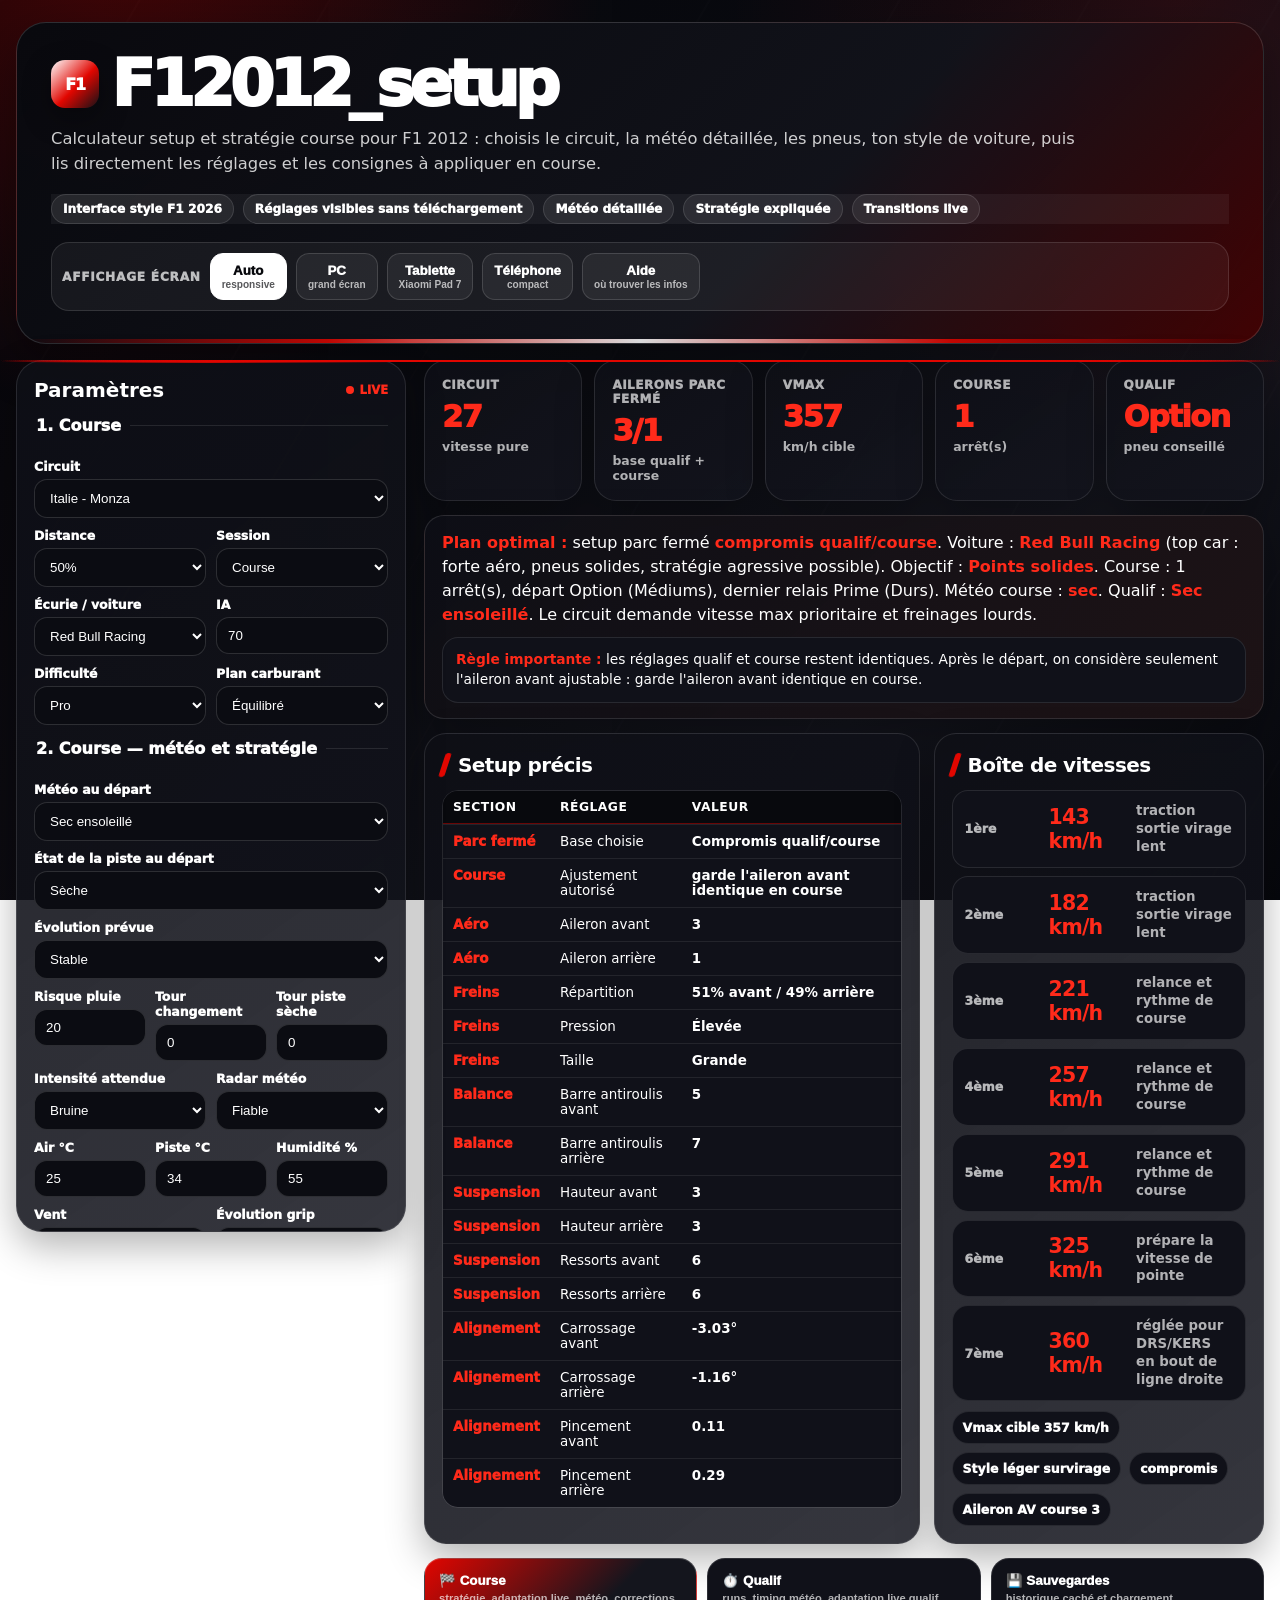
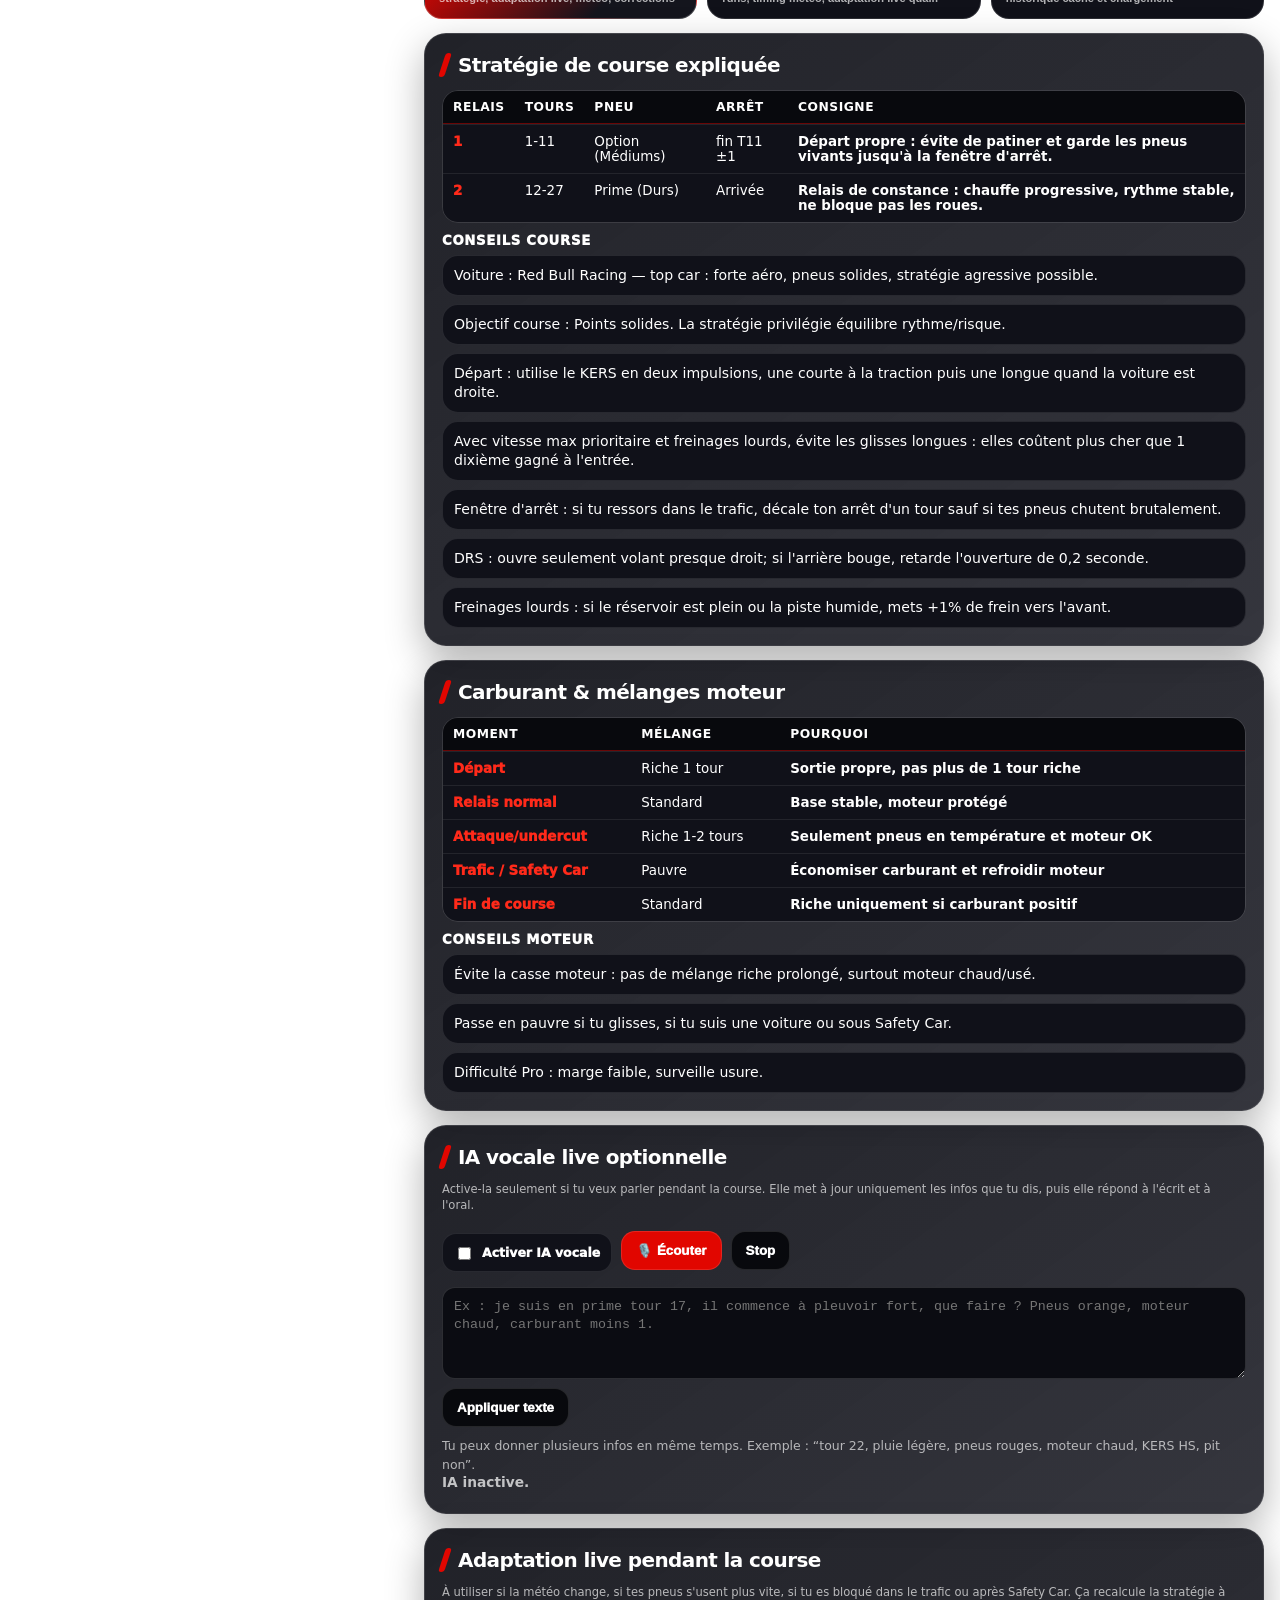
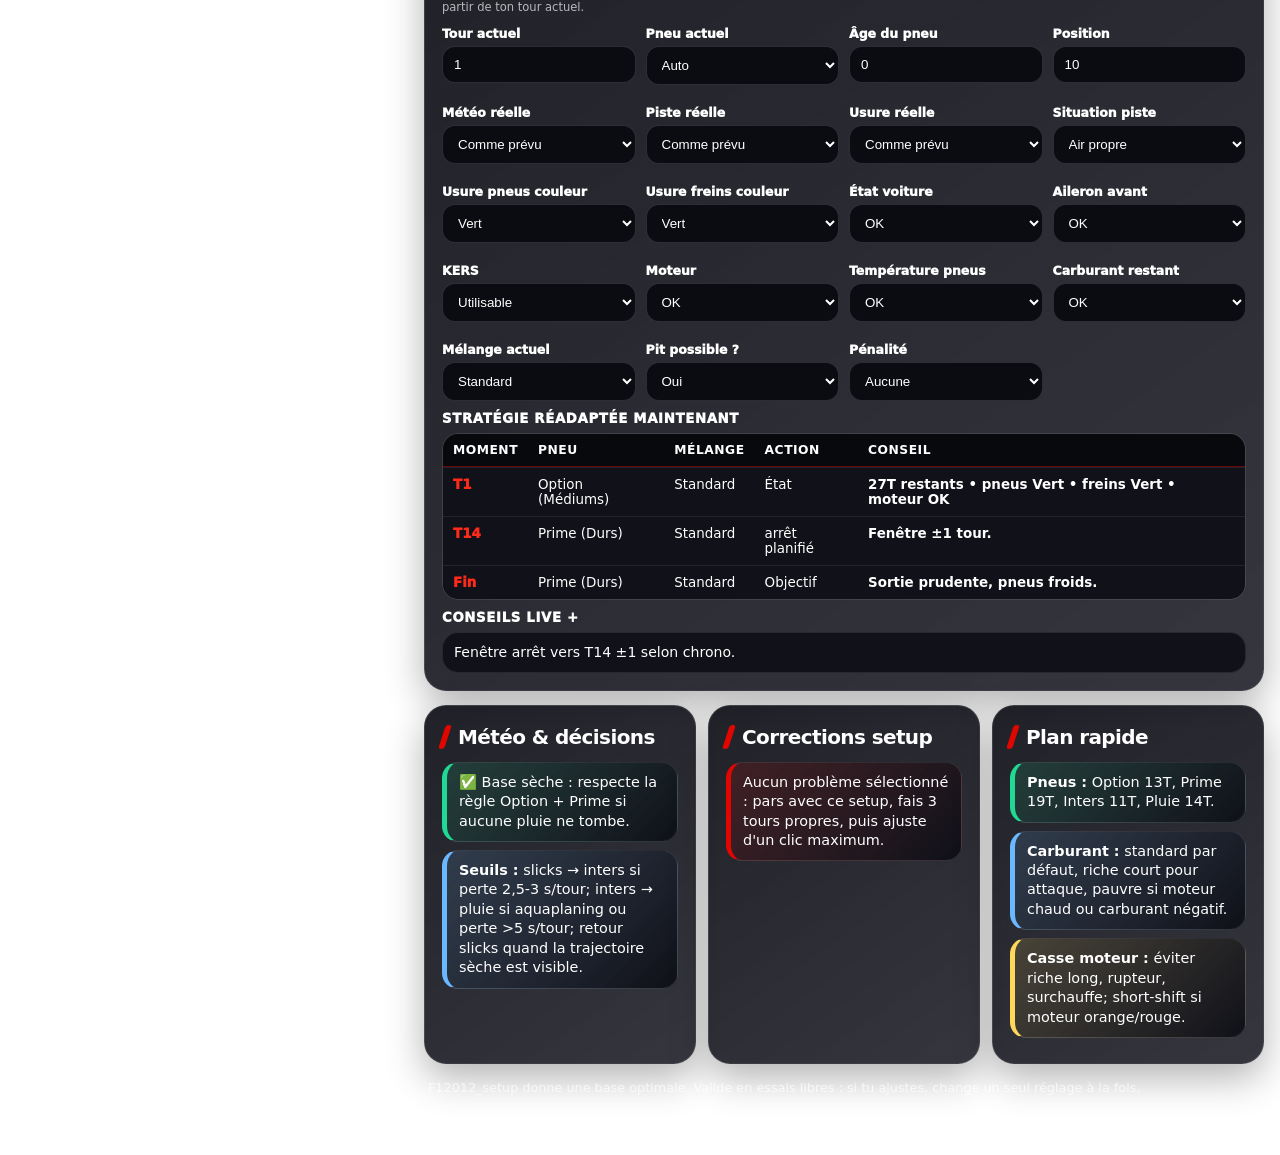
==== commit 5bef1679: "Answer strategy questions in voice assistant Co-authored-by: arena-agent <297053741+arena-agent@user" ====
--- a/index.html
+++ b/index.html
@@ -236,7 +236,7 @@
           <button class="btn" id="voiceStopBtn" type="button">Stop</button>
         </div>
         <div class="voice-controls">
-          <textarea id="voiceText" class="voice-input" rows="3" placeholder="Ex : tour 18 pneus orange, freins jaunes, moteur chaud, carburant moins 1, pit oui. Tu peux dicter une phrase longue."></textarea>
+          <textarea id="voiceText" class="voice-input" rows="3" placeholder="Ex : je suis en prime tour 17, il commence à pleuvoir fort, que faire ? Pneus orange, moteur chaud, carburant moins 1."></textarea>
           <button class="btn" id="voiceApplyBtn" type="button">Appliquer texte</button>
         </div>
         <div class="voice-examples">Tu peux donner plusieurs infos en même temps. Exemple : “tour 22, pluie légère, pneus rouges, moteur chaud, KERS HS, pit non”.</div>
@@ -773,7 +773,7 @@
 function updateWeatherFields(prefix, t, updates){
   const weatherId = prefix ? "liveQWeather" : "liveWeather";
   const trackId = prefix ? "liveQTrackState" : "liveTrackState";
-  if(/pluie forte|grosse pluie|detrempe/.test(t)) selectValue(weatherId,"Pluie forte",updates,prefix?"météo qualif":"météo");
+  if(/pluie forte|grosse pluie|pleut fort|pleuvoir fort|commence a pleuvoir fort|commence à pleuvoir fort|detrempe/.test(t)) selectValue(weatherId,"Pluie forte",updates,prefix?"météo qualif":"météo");
   else if(/pluie moyenne/.test(t)) selectValue(weatherId,"Pluie moyenne",updates,prefix?"météo qualif":"météo");
   else if(/pluie legere|petite pluie|il pleut leger/.test(t)) selectValue(weatherId,"Pluie légère",updates,prefix?"météo qualif":"météo");
   else if(/bruine/.test(t)) selectValue(weatherId,"Bruine",updates,prefix?"météo qualif":"météo");
@@ -818,11 +818,64 @@
   if(/difficulte legende|difficulté légende/.test(t)) selectValue("difficulty","Légende",updates,"difficulté"); else if(/difficulte pro|difficulté pro/.test(t)) selectValue("difficulty","Pro",updates,"difficulté"); else if(/difficulte facile|difficulté facile/.test(t)) selectValue("difficulty","Facile",updates,"difficulté"); else if(/difficulte inter|difficulté inter/.test(t)) selectValue("difficulty","Intermédiaire",updates,"difficulté");
   return updates;
 }
-function buildVoiceReply(updates){
+function isStrategyQuestion(raw){
+  const t = cleanVoiceText(raw);
+  return /\?|que faire|quoi faire|je fais quoi|qu est ce que je fais|qu est ce que je doit|qu est ce que je dois|dois je|est ce que|faut il|je rentre|rentrer|pit\?|stand\?|quel pneu|quelle gomme|quel melange|quel mélange|carburant|comment eviter|comment éviter|casse moteur|strategie|stratégie|conseil/.test(String(raw || "").toLowerCase()) || /que faire|quoi faire|je fais quoi|dois je|est ce que|faut il|je rentre|rentrer|quel pneu|quelle gomme|quel melange|carburant|comment eviter|casse moteur|strategie|conseil/.test(t);
+}
+function getLiveActionData(){
+  const live = lastPlan?.live; const rows = live?.rows || [];
+  const pitRow = rows.find(r => String(r[3] || "").toLowerCase().includes("pit") || String(r[3] || "").toLowerCase().includes("arrêt") || String(r[3] || "").toLowerCase().includes("servir"));
+  const current = rows[0] || [];
+  const target = pitRow || rows[1] || current;
+  return {live, rows, current, target, action:String(target[3] || current[3] || "continuer"), tyre:String(target[1] || current[1] || "pneu actuel"), mix:String(target[2] || current[2] || "Standard"), tip:live?.phrases?.[0] || "Garde un rythme propre."};
+}
+function answerStrategyQuestion(raw){
+  render();
+  const t = cleanVoiceText(raw); const i = lastPlan?.i || vals(); const data = getLiveActionData();
+  const actionLow = data.action.toLowerCase(); const pitOpen = i.liveCanPit !== "Non";
+  if(/melange|mélange|mix|carburant|essence/.test(t)){
+    if(i.liveFuelDelta.includes("-")) return "Mets mélange pauvre maintenant, short-shift, pas de riche avant de revenir à zéro carburant.";
+    if(i.liveEngine !== "OK") return "Moteur à protéger : mélange pauvre ou standard. Riche maximum un tour si dépassement vital.";
+    return `Mélange conseillé : ${data.mix}. Riche seulement pour attaque ou undercut, standard sinon.`;
+  }
+  if(/moteur|casse moteur|eviter la casse|éviter la casse/.test(t)){
+    if(i.liveEngine === "Critique") return "Moteur critique : mélange pauvre, short-shift, évite le rupteur et les vibreurs. Rentre si tu peux.";
+    if(i.liveEngine === "Chaud" || i.liveEngine === "Usé") return "Protège le moteur : standard ou pauvre, air propre, pas de riche prolongé, change de rapport plus tôt.";
+    return "Moteur OK : tu peux utiliser riche par petites séquences, mais jamais plusieurs tours d'affilée.";
+  }
+  if(/kers/.test(t)){
+    if(i.liveKers === "HS") return "KERS HS : défends avec la trajectoire et garde le mélange riche pour les lignes droites si le moteur va bien.";
+    if(i.liveKers.includes("Faible")) return "KERS faible : utilise de petites impulsions roues droites, pas en sortie lente.";
+    return "KERS utilisable : garde-le pour les lignes droites, attaque ou défense, jamais pendant que la voiture tourne sous la pluie.";
+  }
+  if(/aileron|degat|dégât|voiture|casse/.test(t)){
+    if(i.liveFrontWing !== "OK" || i.liveCarState !== "OK") return "Voiture abîmée : évite les vibreurs, freine plus tôt. Si perte forte ou aileron très abîmé, pit réparation dès que possible.";
+    return "Voiture OK : continue, pas de réparation nécessaire. Ajuste seulement l'aileron avant si sous-virage aux stands.";
+  }
+  if(/pneu|gomme|inter|pluie|slick|prime|option/.test(t)){
+    if(actionLow.includes("pit") && pitOpen) return `Rentre ${data.target[0] || "maintenant"} pour ${data.tyre}. Fais un tour de sortie propre, pneus froids.`;
+    if(!pitOpen && actionLow.includes("pit")) return `Il faudrait ${data.action}, mais pit fermé : reste en piste en mode survie jusqu'à ouverture.`;
+    return `Pneu conseillé : ${data.tyre}. Action : ${data.action}. ${data.tip}`;
+  }
+  if(/penalite|pénalité|drive|stop/.test(t)){
+    if(i.livePenalty === "Aucune") return "Aucune pénalité en cours : ne rentre que pour stratégie ou dégâts.";
+    return `Pénalité ${i.livePenalty} : sers-la dès que possible si l'entrée des stands est ouverte.`;
+  }
+  if(actionLow.includes("pit") && pitOpen) return `Rentre ${data.target[0] || "maintenant"} pour ${data.tyre}. Mélange ${data.mix}. ${data.tip}`;
+  if(actionLow.includes("pit") && !pitOpen) return `Pit conseillé mais impossible : reste dehors, mélange pauvre, évite risques, rentre dès que possible.`;
+  if(actionLow.includes("aller au bout")) return `Reste dehors. Tu peux aller au bout avec ${data.tyre}. Mélange ${data.mix}.`;
+  return `Action : ${data.action}. Pneu : ${data.tyre}. Mélange : ${data.mix}. ${data.tip}`;
+}
+function buildVoiceReply(updates, raw=""){
+  const question = isStrategyQuestion(raw);
+  if(question){
+    const answer = answerStrategyQuestion(raw);
+    return updates.length ? `Mis à jour : ${updates.join(", ")}. ${answer}` : answer;
+  }
   if(!updates.length){ render(); return "rien ne change"; }
   render();
-  const live = lastPlan && lastPlan.live; const action = live?.rows?.[1]?.[3] || live?.rows?.[0]?.[3] || "continuer"; const tip = live?.phrases?.[0] || "Garde un rythme propre.";
-  return `Mis à jour : ${updates.join(", ")}. Action : ${action}. ${tip}`;
+  const data = getLiveActionData();
+  return `Mis à jour : ${updates.join(", ")}. Action : ${data.action}. ${data.tip}`;
 }
 function addVoiceLog(raw, reply){
   const log = q("voiceLog"); if(!log) return;
@@ -840,7 +893,7 @@
 }
 function applyVoiceCommand(raw){
   if(!q("voiceEnabled").checked){ q("voiceStatus").textContent = "Active l'IA vocale avant d'appliquer."; return; }
-  const updates = updateVoiceCommand(raw); const reply = buildVoiceReply(updates); q("voiceStatus").textContent = updates.length ? "Commande appliquée." : "Rien ne change."; addVoiceLog(raw, reply); speakVoice(reply);
+  const updates = updateVoiceCommand(raw); const reply = buildVoiceReply(updates, raw); q("voiceStatus").textContent = updates.length ? "Commande appliquée." : "Rien ne change."; addVoiceLog(raw, reply); speakVoice(reply);
 }
 let voiceRecognition = null, voiceShouldListen = false, voiceIsRunning = false, voiceSilenceTimer = null, voiceBuffer = "";
 function processVoiceBuffer(){ const text = voiceBuffer.trim(); voiceBuffer = ""; applyVoiceCommand(text); }
@@ -911,6 +964,8 @@
     "Elle ne modifie que les infos clairement dites. Si tu dis seulement moteur chaud, seul le champ moteur change.",
     "Si rien ne change, elle répond simplement : rien ne change.",
     "Tu peux dire : tour 18, pneus orange, freins jaunes, moteur chaud, carburant moins un, KERS HS, pit oui.",
+    "Tu peux poser une question complète : je suis en prime tour 17, il commence à pleuvoir fort, que faire ? Elle mettra à jour prime/tour/pluie et répondra quoi faire.",
+    "Elle répond aussi aux questions sans changement : quel mélange, est-ce que je pit, comment éviter la casse moteur, quel pneu mettre.",
     "Pour éviter la confusion : parle en blocs courts et évite deux valeurs opposées dans la même phrase, par exemple pneus rouges puis pneus verts.",
     "La voix est réglée rapide et grave; le navigateur choisit la voix masculine disponible la plus proche."
   ]
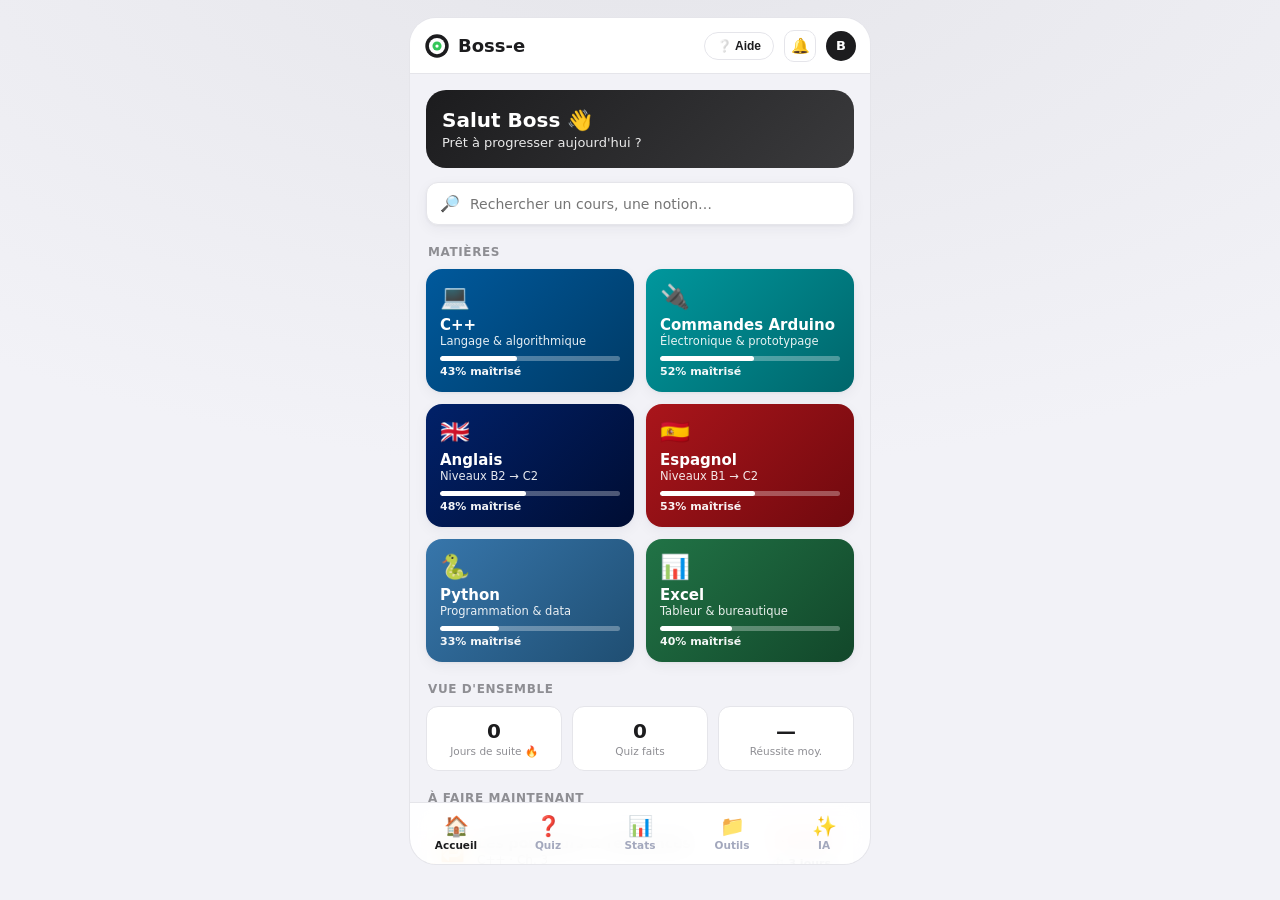
==== commit 61011bd3: "Boss-e : mise à jour du lecteur PDF (pdf.js local) + génération auto Co-authored-by: arena-agent <29" ====
--- a/index.html
+++ b/index.html
@@ -1,1000 +1,102 @@
-<!doctype html>
+<!DOCTYPE html>
 <html lang="fr">
 <head>
-  <meta charset="utf-8" />
-  <meta name="viewport" content="width=device-width, initial-scale=1" />
-  <title>F12012_setup</title>
-  <style>
-    :root{
-      --f1-red:#e10600;--f1-red-2:#ff1e00;--f1-black:#15151e;--f1-carbon:#1f2029;
-      --f1-silver:#f3f4f6;--f1-white:#ffffff;--f1-ink:#15151e;--f1-muted:#69707d;
-      --f1-blue:#00a3ff;--f1-green:#00d084;--f1-yellow:#ffd23f;--line:rgba(21,21,30,.13);
-      --shadow:0 24px 70px rgba(21,21,30,.14);--radius:22px;
-    }
-    *{box-sizing:border-box}
-    html{scroll-behavior:smooth}
-    body{
-      margin:0;font-family:Inter,ui-sans-serif,system-ui,"Segoe UI",Arial,sans-serif;color:var(--f1-ink);
-      background:
-        radial-gradient(circle at 10% 0%,rgba(225,6,0,.20),transparent 34rem),
-        radial-gradient(circle at 100% 8%,rgba(0,163,255,.10),transparent 28rem),
-        linear-gradient(180deg,#fbfbfc 0%,#f2f3f6 48%,#ffffff 100%);
-      overflow-x:hidden;
-    }
-    body:before{
-      content:"";position:fixed;inset:0;pointer-events:none;z-index:-1;opacity:.45;
-      background-image:linear-gradient(120deg,transparent 0 45%,rgba(21,21,30,.04) 45% 45.8%,transparent 45.8% 100%);
-      background-size:140px 140px;animation:gridShift 18s linear infinite;
-    }
-    @keyframes gridShift{to{background-position:280px 140px}}
-    @keyframes fadeUp{from{opacity:0;transform:translateY(16px)}to{opacity:1;transform:translateY(0)}}
-    @keyframes redSweep{0%{transform:translateX(-110%) skewX(-18deg)}55%,100%{transform:translateX(210%) skewX(-18deg)}}
-    @keyframes pulseGlow{0%,100%{box-shadow:0 0 0 rgba(225,6,0,0)}50%{box-shadow:0 0 38px rgba(225,6,0,.25)}}
-    header{max-width:1420px;margin:22px auto 16px;padding:0 16px;animation:fadeUp .55s ease both}
-    .hero{
-      position:relative;overflow:hidden;border-radius:30px;padding:32px 34px;color:#fff;background:
-        linear-gradient(135deg,rgba(21,21,30,.99),rgba(31,32,41,.96) 52%,rgba(225,6,0,.94));
-      border:1px solid rgba(255,255,255,.16);box-shadow:var(--shadow);
-    }
-    .hero:before{content:"";position:absolute;top:-40%;bottom:-40%;width:34%;left:0;background:linear-gradient(90deg,transparent,rgba(255,255,255,.18),transparent);animation:redSweep 5s ease-in-out infinite}
-    .hero:after{content:"";position:absolute;inset:auto 24px 20px auto;width:260px;height:86px;border-radius:999px;background:rgba(255,255,255,.07);filter:blur(12px)}
-    .title-line{display:flex;align-items:center;gap:12px;flex-wrap:wrap;position:relative;z-index:1}
-    .logo-mark{width:48px;height:48px;border-radius:14px;background:linear-gradient(135deg,#fff,var(--f1-red));display:grid;place-items:center;color:var(--f1-black);font-weight:1000;letter-spacing:-.08em;box-shadow:0 10px 26px rgba(0,0,0,.25)}
-    h1{margin:0;font-size:clamp(2rem,5vw,4.4rem);letter-spacing:-.075em;line-height:.92;font-weight:1000}
-    .hero p{position:relative;z-index:1;margin:12px 0 0;max-width:1030px;color:rgba(255,255,255,.78);line-height:1.55;font-size:1.02rem}
-    .badges{position:relative;z-index:1;display:flex;gap:9px;flex-wrap:wrap;margin-top:18px}.badge{padding:7px 11px;border-radius:999px;background:rgba(255,255,255,.10);border:1px solid rgba(255,255,255,.18);font-size:.76rem;font-weight:950;backdrop-filter:blur(10px)}.screen-controls{position:relative;z-index:1;display:flex;align-items:center;gap:9px;flex-wrap:wrap;margin-top:18px;padding:10px;border-radius:18px;background:rgba(255,255,255,.08);border:1px solid rgba(255,255,255,.16);backdrop-filter:blur(12px)}.screen-label{font-size:.76rem;font-weight:1000;color:rgba(255,255,255,.72);text-transform:uppercase;letter-spacing:.06em}.screen-btn{border:1px solid rgba(255,255,255,.18);background:rgba(255,255,255,.10);color:#fff;border-radius:13px;padding:9px 11px;font-weight:1000;cursor:pointer;transition:transform .2s ease,background .2s ease,border-color .2s ease}.screen-btn:hover{transform:translateY(-2px);background:rgba(255,255,255,.18)}.screen-btn.active{background:#fff;color:var(--f1-black);border-color:#fff}.screen-btn small{display:block;font-size:.63rem;font-weight:850;color:inherit;opacity:.68;margin-top:1px}
-    main{max-width:1420px;margin:0 auto 42px;padding:0 16px;display:grid;grid-template-columns:390px 1fr;gap:18px}
-    aside,.card{background:rgba(255,255,255,.86);border:1px solid var(--line);box-shadow:0 18px 48px rgba(21,21,30,.08);backdrop-filter:blur(18px);animation:fadeUp .65s ease both}
-    aside{border-radius:26px;padding:17px;position:sticky;top:14px;align-self:start;max-height:calc(100vh - 28px);overflow:auto;scrollbar-width:thin}
-    .aside-head{display:flex;align-items:center;justify-content:space-between;gap:10px;margin-bottom:8px}.aside-head h2{margin:0;font-size:1.25rem}.live-dot{display:inline-flex;align-items:center;gap:6px;font-size:.72rem;font-weight:1000;color:var(--f1-red)}.live-dot:before{content:"";width:8px;height:8px;border-radius:50%;background:var(--f1-red);animation:pulseGlow 1.4s ease infinite}
-    fieldset{border:0;border-top:1px solid var(--line);margin:14px 0 0;padding:14px 0 0}legend{font-weight:1000;padding-right:9px;color:var(--f1-black)}
-    label{display:block;font-size:.78rem;font-weight:950;margin:10px 0 5px;color:#2d2f39}.hint{font-size:.72rem;color:var(--f1-muted);margin-top:5px;line-height:1.35}
-    select,textarea,input[type=number],input[type=text],input[type=range]{width:100%;border:1px solid var(--line);background:#fff;color:var(--f1-ink);border-radius:13px;padding:10px 11px;outline:none;transition:border-color .2s,box-shadow .2s,transform .2s}
-    select:focus,input:focus{border-color:var(--f1-red);box-shadow:0 0 0 4px rgba(225,6,0,.10)}
-    select:hover,textarea:hover,input[type=number]:hover,input[type=text]:hover{transform:translateY(-1px)}
-    input[type=range]{padding:0;accent-color:var(--f1-red)}input[type=checkbox]{accent-color:var(--f1-red);transform:translateY(1px)}
-    .row2{display:grid;grid-template-columns:1fr 1fr;gap:10px}.row3{display:grid;grid-template-columns:1fr 1fr 1fr;gap:9px}.checkline{display:flex;gap:8px;align-items:flex-start;margin:7px 0;font-weight:700;color:#3d414e}.content{display:grid;gap:14px}.metrics{display:grid;grid-template-columns:repeat(5,minmax(0,1fr));gap:12px}.card{border-radius:var(--radius);padding:17px;transition:transform .28s ease,box-shadow .28s ease,border-color .28s ease}.card:hover{transform:translateY(-3px);box-shadow:0 24px 62px rgba(21,21,30,.11);border-color:rgba(225,6,0,.22)}
-    .metric{min-height:116px}.metric .k{font-size:.75rem;color:var(--f1-muted);font-weight:1000;text-transform:uppercase;letter-spacing:.04em}.metric .v{font-size:2.15rem;line-height:1;margin-top:10px;color:var(--f1-red);font-weight:1000;letter-spacing:-.05em}.metric .s{font-size:.78rem;color:var(--f1-muted);margin-top:6px;font-weight:800}
-    h2.section-title{display:flex;align-items:center;gap:10px;margin:2px 0 13px;font-size:1.25rem;letter-spacing:-.03em}.slash{height:24px;width:6px;border-radius:99px;background:var(--f1-red);transform:skewX(-18deg)}
-    .summary{border-radius:20px;padding:15px 17px;background:linear-gradient(135deg,#ffffff,#fff5f4);border:1px solid rgba(225,6,0,.18);box-shadow:0 14px 38px rgba(225,6,0,.08);line-height:1.5}.summary b{color:var(--f1-red)}
-    .two-col{display:grid;grid-template-columns:1.2fr .8fr;gap:14px}.three-col{display:grid;grid-template-columns:repeat(3,1fr);gap:12px}
-    table{width:100%;border-collapse:separate;border-spacing:0;overflow:hidden;border-radius:16px;border:1px solid var(--line);font-size:.9rem}th{background:var(--f1-black);color:#fff;text-align:left;padding:11px 12px;font-size:.77rem;text-transform:uppercase;letter-spacing:.04em}td{background:#fff;padding:11px 12px;border-top:1px solid var(--line);vertical-align:top}td:last-child{font-weight:900}.section-cell{font-weight:1000;color:var(--f1-red)}
-    .gear-list{display:grid;gap:8px}.gear-line{display:grid;grid-template-columns:74px 1fr 1.25fr;gap:10px;align-items:center;padding:11px 12px;border-radius:16px;background:linear-gradient(90deg,#fff,#f8f8fa);border:1px solid var(--line);transition:transform .22s ease,border-color .22s ease}.gear-line:hover{transform:translateX(5px);border-color:rgba(225,6,0,.28)}.gear-line .rapport{font-size:.78rem;color:var(--f1-muted);font-weight:1000}.gear-line b{font-size:1.28rem;color:var(--f1-red);letter-spacing:-.04em}.gear-line small{color:var(--f1-muted);font-weight:850;line-height:1.35}.parc-note{margin-top:10px;padding:12px 13px;border-radius:16px;background:#fff5f4;border:1px solid rgba(225,6,0,.18);font-size:.86rem;line-height:1.45}.parc-note b{color:var(--f1-red)}
-    .box{border-radius:16px;padding:12px 14px;margin:8px 0;line-height:1.45;border:1px solid transparent}.ok{background:#ecfdf5;border-color:rgba(0,208,132,.22);border-left:5px solid var(--f1-green)}.warn{background:#fff8e5;border-color:rgba(255,210,63,.35);border-left:5px solid var(--f1-yellow)}.danger{background:#fff1f2;border-color:rgba(225,6,0,.18);border-left:5px solid var(--f1-red)}.info{background:#eef7ff;border-color:rgba(0,163,255,.18);border-left:5px solid var(--f1-blue)}
-    .pill-row{display:flex;flex-wrap:wrap;gap:8px;margin-top:10px}.pill{display:inline-flex;align-items:center;gap:7px;padding:8px 10px;border-radius:999px;background:#fff;border:1px solid var(--line);font-size:.78rem;font-weight:1000}.phrase-list{display:grid;gap:8px}.phrase{padding:12px 13px;border-radius:16px;background:#fff;border:1px solid var(--line);line-height:1.45;transition:transform .22s ease}.phrase:hover{transform:translateX(4px);border-color:rgba(225,6,0,.28)}.mini-title{font-size:.83rem;color:var(--f1-muted);font-weight:1000;text-transform:uppercase;letter-spacing:.05em;margin:12px 0 8px}.btn-row{display:flex;flex-wrap:wrap;gap:9px;margin:12px 0}.btn{border:0;border-radius:14px;padding:11px 14px;background:var(--f1-black);color:#fff;font-weight:1000;cursor:pointer;transition:transform .2s ease,box-shadow .2s ease,background .2s ease}.btn:hover{transform:translateY(-2px);box-shadow:0 12px 28px rgba(21,21,30,.18)}.btn-red{background:var(--f1-red)}.btn-light{background:#fff;color:var(--f1-black);border:1px solid var(--line)}.history-list{display:grid;gap:9px;margin-top:10px}.history-item{display:grid;grid-template-columns:1fr auto;gap:10px;align-items:center;padding:12px 13px;border-radius:16px;background:#fff;border:1px solid var(--line);transition:transform .22s ease,border-color .22s ease}.history-item:hover{transform:translateX(4px);border-color:rgba(225,6,0,.28)}.history-title{font-weight:1000}.history-meta{font-size:.76rem;color:var(--f1-muted);margin-top:3px}.history-actions{display:flex;gap:7px;flex-wrap:wrap}.mini-btn{border:1px solid var(--line);background:#fff;border-radius:11px;padding:8px 10px;font-weight:950;cursor:pointer}.mini-btn:hover{border-color:rgba(225,6,0,.35);color:var(--f1-red)}.save-status{min-height:20px;font-size:.82rem;font-weight:900;color:var(--f1-green)}.live-grid{display:grid;grid-template-columns:repeat(4,1fr);gap:10px}.footer{color:var(--f1-muted);font-size:.8rem;padding:2px 4px 18px}.hide{display:none!important}
-    body.screen-tablet header,body.screen-tablet main{max-width:980px}body.screen-tablet main{grid-template-columns:320px 1fr}body.screen-tablet aside{top:10px}body.screen-tablet .metrics{grid-template-columns:repeat(2,1fr)}body.screen-tablet .two-col,body.screen-tablet .three-col{grid-template-columns:1fr}body.screen-tablet .live-grid{grid-template-columns:1fr 1fr}body.screen-tablet table{display:block;overflow-x:auto}body.screen-phone header,body.screen-phone main{max-width:430px}body.screen-phone header{margin-top:10px;padding:0 9px}body.screen-phone .hero{border-radius:22px;padding:22px 18px}body.screen-phone h1{font-size:2.2rem}body.screen-phone .hero p{font-size:.92rem}body.screen-phone main{grid-template-columns:1fr;padding:0 9px;gap:12px}body.screen-phone aside{position:static;max-height:none;border-radius:22px;padding:13px}body.screen-phone .metrics{grid-template-columns:1fr}body.screen-phone .row2,body.screen-phone .row3,body.screen-phone .live-grid{grid-template-columns:1fr}body.screen-phone .two-col,body.screen-phone .three-col{grid-template-columns:1fr}body.screen-phone table{display:block;overflow-x:auto}body.screen-phone .gear-line{grid-template-columns:58px 1fr}body.screen-phone .gear-line small{grid-column:1 / -1}body.screen-phone .screen-controls{align-items:stretch}body.screen-phone .screen-btn{flex:1 1 46%}@media(max-width:1120px){main{grid-template-columns:1fr}aside{position:static;max-height:none}.metrics{grid-template-columns:repeat(2,1fr)}.two-col,.three-col{grid-template-columns:1fr}.gear-line{grid-template-columns:62px 1fr}.live-grid{grid-template-columns:1fr 1fr}.history-item{grid-template-columns:1fr}}
-
-
-    /* === Smooth F1-inspired performance skin: noir/carbone + accents rouges maîtrisés === */
-    :root{
-      --f1-red:#e10600;--f1-red-2:#ff2a1a;--f1-black:#07080d;--f1-carbon:#12131b;
-      --f1-silver:#d7dbe6;--f1-white:#ffffff;--f1-ink:#ffffff;--f1-muted:rgba(255,255,255,.70);
-      --f1-blue:#6ab8ff;--f1-green:#20d994;--f1-yellow:#ffd75a;--line:rgba(255,255,255,.12);
-      --shadow:0 14px 38px rgba(0,0,0,.30);--radius:22px;
-    }
-    *{scrollbar-color:rgba(255,255,255,.30) rgba(255,255,255,.06)}
-    body{
-      color:#fff;
-      background:
-        radial-gradient(circle at 10% -8%,rgba(225,6,0,.28),transparent 30rem),
-        radial-gradient(circle at 92% 0%,rgba(225,6,0,.12),transparent 28rem),
-        linear-gradient(135deg,#05060a 0%,#0b0c12 44%,#14151d 72%,#07080d 100%);
-      background-attachment:fixed;
-    }
-    body:before{
-      z-index:0;opacity:.14;animation:none;
-      background:
-        linear-gradient(120deg,transparent 0 46%,rgba(255,255,255,.08) 46.4% 46.8%,transparent 47.2%),
-        linear-gradient(90deg,rgba(225,6,0,.08),transparent 38%,rgba(0,0,0,.16));
-      background-size:190px 190px,100% 100%;
-    }
-    body:after{display:none!important;content:none!important}
-    header,main{position:relative;z-index:1}
-    header,aside,.card{animation:none!important}
-    .hero{
-      background:linear-gradient(135deg,rgba(8,9,14,.98),rgba(18,19,27,.96) 62%,rgba(70,0,0,.88));
-      border:1px solid rgba(255,255,255,.14);
-      box-shadow:0 18px 48px rgba(0,0,0,.34);
-    }
-    .hero:before{animation:none!important;top:auto;left:0;right:0;bottom:0;width:100%;height:4px;background:linear-gradient(90deg,transparent,#e10600,#fff,#e10600,transparent);opacity:.85;transform:none!important}
-    .hero:after{display:none}
-    .hero p{color:rgba(255,255,255,.80)}
-    h1{color:#fff;text-shadow:none}.logo-mark{background:linear-gradient(135deg,#fff,#e10600 54%,#111217);color:#fff;box-shadow:0 10px 28px rgba(0,0,0,.34)}
-    .badges,.screen-controls{background:rgba(255,255,255,.05);border-color:rgba(255,255,255,.12);backdrop-filter:none}.badge{background:rgba(255,255,255,.07);border-color:rgba(255,255,255,.12);backdrop-filter:none}.screen-btn{background:rgba(255,255,255,.06);border-color:rgba(255,255,255,.14);color:#fff}.screen-btn.active{background:#fff;color:#08090d;border-color:#fff}
-    aside,.card{
-      color:#fff;background:linear-gradient(145deg,rgba(14,15,22,.92),rgba(20,21,30,.86));
-      border:1px solid rgba(255,255,255,.11);box-shadow:var(--shadow);backdrop-filter:none;overflow:hidden;
-    }
-    .card:hover{transform:none;box-shadow:0 16px 42px rgba(0,0,0,.34);border-color:rgba(255,255,255,.16)}
-    .card:before,aside:before{content:"";position:absolute;inset:0 0 auto 0;height:2px;background:linear-gradient(90deg,transparent,rgba(225,6,0,.88),transparent);pointer-events:none}
-    .aside-head h2,legend,label,h2.section-title,.mini-title,.history-title{color:#fff}.hint,.metric .k,.metric .s,.history-meta,.footer,.gear-line small{color:rgba(255,255,255,.68)}.checkline{color:rgba(255,255,255,.84)}
-    fieldset{border-top-color:rgba(255,255,255,.10)}
-    select,textarea,input[type=number],input[type=text],input[type=range]{background:#0b0c12;color:#fff;border-color:rgba(255,255,255,.14);box-shadow:none}
-    select option{background:#0b0c12;color:#fff}input::placeholder{color:rgba(255,255,255,.45)}select:focus,input:focus{border-color:rgba(225,6,0,.75);box-shadow:0 0 0 3px rgba(225,6,0,.14)}select:hover,textarea:hover,input[type=number]:hover,input[type=text]:hover{transform:none}
-    .metric .v{color:#ff2a1a;text-shadow:none}.summary{color:#fff;background:linear-gradient(135deg,rgba(14,15,22,.94),rgba(33,20,22,.82));border-color:rgba(255,255,255,.12);box-shadow:var(--shadow)}.summary b,.section-cell,.gear-line b,.parc-note b{color:#ff2a1a}
-    table{border-color:rgba(255,255,255,.10)}th{background:#08090d;color:#fff;border-bottom:1px solid rgba(225,6,0,.45)}td{background:#101119;color:#fff;border-top:1px solid rgba(255,255,255,.08)}td:last-child{color:#fff}
-    .gear-line,.phrase,.history-item,.pill,.mini-btn,.parc-note{background:#101119;border-color:rgba(255,255,255,.10);color:#fff}.gear-line:hover,.phrase:hover,.history-item:hover{transform:none;border-color:rgba(225,6,0,.30);box-shadow:none}
-    .box{color:#fff;background:#101119;border-color:rgba(255,255,255,.10)}.ok{background:linear-gradient(135deg,rgba(32,217,148,.14),#101119);border-left-color:var(--f1-green)}.warn{background:linear-gradient(135deg,rgba(255,215,90,.14),#101119);border-left-color:var(--f1-yellow)}.danger{background:linear-gradient(135deg,rgba(225,6,0,.15),#101119);border-left-color:var(--f1-red)}.info{background:linear-gradient(135deg,rgba(106,184,255,.14),#101119);border-left-color:var(--f1-blue)}
-    .btn{background:#08090d;border:1px solid rgba(255,255,255,.12);box-shadow:none}.btn:hover{transform:none;box-shadow:none}.btn-red{background:#e10600}.btn-light{background:#fff;color:#08090d}.mini-btn{background:#11121a}.mini-btn:hover{color:#fff;border-color:rgba(225,6,0,.35)}
-    .live-dot{color:#ff2a1a}.live-dot:before{background:#ff2a1a;animation:none!important}.slash{background:#e10600}.save-status{color:#20d994}
-    aside{overflow-y:auto!important;overflow-x:hidden!important;scrollbar-width:thin}
-    aside::-webkit-scrollbar{width:8px}
-    aside::-webkit-scrollbar-track{background:rgba(255,255,255,.05);border-radius:999px}
-    aside::-webkit-scrollbar-thumb{background:rgba(255,255,255,.22);border-radius:999px}
-    aside::-webkit-scrollbar-thumb:hover{background:rgba(225,6,0,.45)}
-    .section-tabs{display:grid;grid-template-columns:repeat(3,1fr);gap:10px}
-    .detail-tab{border:1px solid rgba(255,255,255,.12);background:#101119;color:#fff;border-radius:18px;padding:14px;text-align:left;cursor:pointer;font-weight:1000;transition:border-color .18s ease,background .18s ease}
-    .detail-tab:hover{border-color:rgba(225,6,0,.35)}
-    .detail-tab.active{background:linear-gradient(135deg,#e10600,#14151d 68%);border-color:rgba(255,255,255,.20)}
-    .detail-tab small{display:block;margin-top:4px;color:rgba(255,255,255,.68);font-weight:800}
-    .detail-section{display:grid;gap:14px}
-    .detail-section.hidden{display:none}
-    .help-modal{position:fixed;inset:0;z-index:50;display:grid;place-items:center;padding:18px;background:rgba(0,0,0,.64)}
-    .help-modal.hidden{display:none}
-    .help-panel{width:min(980px,96vw);max-height:88vh;overflow:auto;border-radius:24px;background:#0e0f16;border:1px solid rgba(255,255,255,.16);box-shadow:0 28px 90px rgba(0,0,0,.55);padding:18px}
-    .help-head{display:flex;align-items:center;justify-content:space-between;gap:12px;margin-bottom:12px}.help-head h2{margin:0;color:#fff}.help-close{border:1px solid rgba(255,255,255,.14);background:#151620;color:#fff;border-radius:12px;padding:9px 12px;font-weight:1000;cursor:pointer}
-    .help-tabs{display:flex;flex-wrap:wrap;gap:8px;margin-bottom:12px}.help-tab{border:1px solid rgba(255,255,255,.12);background:#101119;color:#fff;border-radius:999px;padding:9px 11px;font-weight:950;cursor:pointer}.help-tab.active{background:#e10600;border-color:#e10600}
-    .help-content{display:grid;gap:10px}.help-content h3{margin:6px 0;color:#fff}.help-content ul{margin:0;padding-left:20px}.help-content li{margin:7px 0;color:rgba(255,255,255,.84);line-height:1.45}
-    @keyframes bgFlow{0%{background-position:0 0,0 0}100%{background-position:220px 140px,0 0}}
-    body:before{animation:bgFlow 26s linear infinite!important}
-    table{font-size:.84rem}th,td{padding:9px 10px}.phrase{padding:10px 11px;font-size:.88rem;line-height:1.35}.box{padding:10px 12px;font-size:.9rem;line-height:1.35}.mini-title{margin:10px 0 7px}.metric{min-height:98px}.metric .v{font-size:1.9rem}
-    .voice-controls{display:flex;flex-wrap:wrap;gap:9px;align-items:center;margin:10px 0}.voice-toggle{display:flex;gap:8px;align-items:center;padding:9px 11px;border-radius:14px;background:#101119;border:1px solid rgba(255,255,255,.10);font-weight:950}.voice-input{flex:1 1 100%;min-height:92px;resize:vertical;line-height:1.35}.voice-status{min-height:22px;color:rgba(255,255,255,.72);font-size:.86rem;font-weight:800}.voice-log{display:grid;gap:8px}.voice-msg{padding:10px 11px;border-radius:14px;background:#101119;border:1px solid rgba(255,255,255,.10);font-size:.9rem;line-height:1.35}.voice-msg b{color:#ff2a1a}.voice-examples{font-size:.78rem;color:rgba(255,255,255,.66);line-height:1.45}
-    @media (prefers-reduced-motion: reduce){*,*::before,*::after{animation:none!important;transition:none!important;scroll-behavior:auto!important}}
-
-  </style>
+  <meta charset="UTF-8" />
+  <meta name="viewport" content="width=device-width, initial-scale=1.0, maximum-scale=1.0, user-scalable=no" />
+  <meta name="theme-color" content="#1C1C1E" />
+  <title>Boss-e 🎯 — Beta</title>
+  <link rel="icon" href="data:image/svg+xml,<svg xmlns='http://www.w3.org/2000/svg' viewBox='0 0 100 100'><circle cx='50' cy='50' r='40' fill='%231C1C1E'/><circle cx='50' cy='50' r='28' fill='white'/><circle cx='50' cy='50' r='16' fill='%2334C759'/><circle cx='50' cy='50' r='6' fill='white'/></svg>" />
+  <link rel="stylesheet" href="css/styles.css" />
 </head>
 <body>
-<header>
-  <div class="hero">
-    <div class="title-line"><div class="logo-mark">F1</div><h1>F12012_setup</h1></div>
-    <p>Calculateur setup et stratégie course pour F1 2012 : choisis le circuit, la météo détaillée, les pneus, ton style de voiture, puis lis directement les réglages et les consignes à appliquer en course.</p>
-    <div class="badges"><span class="badge">Interface style F1 2026</span><span class="badge">Réglages visibles sans téléchargement</span><span class="badge">Météo détaillée</span><span class="badge">Stratégie expliquée</span><span class="badge">Transitions live</span></div>
-    <div class="screen-controls" id="screenControls">
-      <span class="screen-label">Affichage écran</span>
-      <button class="screen-btn" type="button" data-screen="auto">Auto<small>responsive</small></button>
-      <button class="screen-btn" type="button" data-screen="pc">PC<small>grand écran</small></button>
-      <button class="screen-btn" type="button" data-screen="tablet">Tablette<small>Xiaomi Pad 7</small></button>
-      <button class="screen-btn" type="button" data-screen="phone">Téléphone<small>compact</small></button>
-      <button class="screen-btn" id="helpOpen" type="button">Aide<small>où trouver les infos</small></button>
-    </div>
-  </div>
-</header>
-<main>
-  <aside>
-    <div class="aside-head"><h2>Paramètres</h2><span class="live-dot">LIVE</span></div>
-    <fieldset><legend>1. Course</legend>
-      <label for="circuit">Circuit</label><select id="circuit"></select>
-      <div class="row2"><div><label for="distance">Distance</label><select id="distance"><option value="25">25%</option><option value="50" selected>50%</option><option value="100">100%</option></select></div><div><label for="session">Session</label><select id="session"><option>Course</option><option>Qualif + Course</option><option>Carrière</option><option>En ligne</option></select></div></div>
-      <div class="row2"><div><label for="team">Écurie / voiture</label><select id="team"><option>Red Bull Racing</option><option>McLaren</option><option>Ferrari</option><option>Mercedes AMG</option><option>Lotus F1 Team</option><option>Force India</option><option>Sauber</option><option>Toro Rosso</option><option>Williams</option><option>Caterham</option><option>HRT</option><option>Marussia</option></select></div><div><label for="ai">IA</label><input id="ai" type="number" min="0" max="110" value="70"></div></div>
-      <div class="row2"><div><label for="difficulty">Difficulté</label><select id="difficulty"><option>Facile</option><option>Intermédiaire</option><option selected>Pro</option><option>Légende</option></select></div><div><label for="fuelPlanMode">Plan carburant</label><select id="fuelPlanMode"><option>Équilibré</option><option>Attaque départ</option><option>Économie carburant</option><option>Attaque fin de course</option></select></div></div>
-    </fieldset>
-    <fieldset><legend>2. Course — météo et stratégie</legend>
-      <label for="weather">Météo au départ</label><select id="weather"><option>Sec ensoleillé</option><option>Sec couvert</option><option>Variable / menaçant</option><option>Bruine</option><option>Pluie légère</option><option>Pluie moyenne</option><option>Pluie forte</option></select>
-      <label for="trackState">État de la piste au départ</label><select id="trackState"><option>Sèche</option><option>Verte / froide</option><option>Humide hors trajectoire</option><option>Humide</option><option>Très humide</option><option>Détrempée</option></select>
-      <label for="evolution">Évolution prévue</label><select id="evolution"><option>Stable</option><option>Pluie arrive</option><option>Pluie s'intensifie</option><option>Pluie faiblit</option><option>Pluie s'arrête</option><option>Séchage progressif</option><option>Averses intermittentes</option></select>
-      <div class="row3"><div><label for="rain">Risque pluie</label><input id="rain" type="number" min="0" max="100" value="20"></div><div><label for="changeLap">Tour changement</label><input id="changeLap" type="number" min="0" value="0"></div><div><label for="dryLap">Tour piste sèche</label><input id="dryLap" type="number" min="0" value="0"></div></div>
-      <div class="row2"><div><label for="intensity">Intensité attendue</label><select id="intensity"><option>Bruine</option><option>Pluie légère</option><option>Pluie moyenne</option><option>Pluie forte</option></select></div><div><label for="radar">Radar météo</label><select id="radar"><option>Fiable</option><option>Incertain</option><option>Averses locales</option><option>Fort risque Safety Car</option></select></div></div>
-      <div class="row3"><div><label for="air">Air °C</label><input id="air" type="number" min="5" max="45" value="25"></div><div><label for="track">Piste °C</label><input id="track" type="number" min="10" max="62" value="34"></div><div><label for="humidity">Humidité %</label><input id="humidity" type="number" min="0" max="100" value="55"></div></div>
-      <div class="row2"><div><label for="wind">Vent</label><select id="wind"><option>Faible</option><option>Moyen</option><option>Fort / rafales</option></select></div><div><label for="trackEvolution">Évolution grip</label><select id="trackEvolution"><option>Normale</option><option>Se gomme vite</option><option>Piste sale</option><option>Se refroidit</option><option>Surchauffe pneus</option></select></div></div>
-      <label for="raceObjective">Objectif de course</label><select id="raceObjective"><option>Victoire / attaque maximale</option><option>Podium</option><option selected>Points solides</option><option>Remonter le peloton</option><option>Finir sans risque</option><option>Économiser pneus et moteur</option></select>
-    </fieldset>
-    <fieldset><legend>3. Qualifs — météo et stratégie</legend>
-      <label for="qualifFormat">Format qualif</label><select id="qualifFormat"><option>Q1 / Q2 / Q3</option><option>Session courte</option><option>Pas de qualif</option></select>
-      <label for="setupPriority">Parc fermé — priorité du setup</label><select id="setupPriority"><option>Course prioritaire</option><option selected>Compromis qualif/course</option><option>Qualif prioritaire</option></select>
-      <div class="hint">Le setup est identique entre qualif et course. Après le départ, seul l'aileron avant est considéré modifiable.</div>
-      <label for="qWeather">Météo qualif</label><select id="qWeather"><option>Sec ensoleillé</option><option>Sec couvert</option><option>Variable / menaçant</option><option>Bruine</option><option>Pluie légère</option><option>Pluie moyenne</option><option>Pluie forte</option></select>
-      <label for="qTrackState">État piste qualif</label><select id="qTrackState"><option>Sèche</option><option>Verte / froide</option><option>Humide hors trajectoire</option><option>Humide</option><option>Très humide</option><option>Détrempée</option></select>
-      <label for="qEvolution">Évolution qualif</label><select id="qEvolution"><option>Stable</option><option>Pluie arrive</option><option>Pluie s'intensifie</option><option>Pluie faiblit</option><option>Pluie s'arrête</option><option>Séchage progressif</option><option>Averses intermittentes</option></select>
-      <div class="row3"><div><label for="qRain">Risque pluie</label><input id="qRain" type="number" min="0" max="100" value="20"></div><div><label for="qTrack">Piste °C</label><input id="qTrack" type="number" min="10" max="62" value="34"></div><div><label for="qHumidity">Humidité %</label><input id="qHumidity" type="number" min="0" max="100" value="55"></div></div>
-      <div class="row2"><div><label for="qTyreMode">Gestion pneus qualif</label><select id="qTyreMode"><option>Chrono maximum</option><option>Économiser un train</option><option>Départ course prioritaire</option></select></div><div><label for="qObjective">Objectif qualif</label><select id="qObjective"><option>Pole / meilleur chrono</option><option>Passer en sécurité</option><option>Préserver pneus course</option></select></div></div>
-    </fieldset>
-    <fieldset><legend>4. Pneus course</legend>
-      <div class="row2"><div><label for="optionTyre">Option</label><select id="optionTyre"><option>Super-tendres</option><option>Tendres</option><option>Médiums</option><option>Durs</option></select></div><div><label for="primeTyre">Prime</label><select id="primeTyre"><option>Super-tendres</option><option>Tendres</option><option>Médiums</option><option>Durs</option></select></div></div>
-      <div class="row2"><div><label for="startTyre">Pneu de départ course</label><select id="startTyre"><option>Auto</option><option>Option</option><option>Prime</option><option>Intermédiaires</option><option>Pluie</option></select></div><div><label for="wear">Usure course observée</label><select id="wear"><option>Faible</option><option selected>Normale</option><option>Forte</option><option>Très forte</option></select></div></div>
-      <div class="row2"><div><label for="axis">Usure surtout</label><select id="axis"><option>Équilibrée</option><option>Avant</option><option>Arrière</option></select></div><div><label for="target">Objectif relais</label><select id="target"><option>Rythme pur</option><option selected>Équilibre</option><option>Économiser pneus</option></select></div></div>
-    </fieldset>
-    <fieldset><legend>5. Style voiture</legend>
-      <label for="over">Survirage : <span id="overLabel"></span></label><input id="over" type="range" min="-3" max="3" value="1">
-      <label for="aeroBias">Vitesse max ↔ Appui : <span id="aeroLabel"></span></label><input id="aeroBias" type="range" min="-5" max="5" value="0">
-      <label for="aggr">Agressivité stratégie : <span id="aggrLabel"></span></label><input id="aggr" type="range" min="0" max="10" value="6">
-      <label class="checkline"><input id="stableBraking" type="checkbox" checked> Je veux une voiture stable au freinage</label>
-      <label class="checkline"><input id="abs" type="checkbox" checked> ABS activé</label>
-      <label class="checkline"><input id="tc" type="checkbox" checked> Contrôle traction activé</label>
-    </fieldset>
-    <fieldset><legend>6. Problèmes à corriger</legend>
-      <label class="checkline"><input class="problem" type="checkbox" value="Sous-virage entrée/milieu de virage"> Sous-virage entrée/milieu</label>
-      <label class="checkline"><input class="problem" type="checkbox" value="Survirage en sortie"> Survirage en sortie</label>
-      <label class="checkline"><input class="problem" type="checkbox" value="Arrière instable au freinage"> Arrière instable au freinage</label>
-      <label class="checkline"><input class="problem" type="checkbox" value="Blocage roues avant"> Blocage roues avant</label>
-      <label class="checkline"><input class="problem" type="checkbox" value="Manque de vitesse max"> Manque de vitesse max</label>
-      <label class="checkline"><input class="problem" type="checkbox" value="Pneus arrière trop chauds"> Pneus arrière trop chauds</label>
-      <label class="checkline"><input class="problem" type="checkbox" value="Pneus avant trop chauds"> Pneus avant trop chauds</label>
-      <label class="checkline"><input class="problem" type="checkbox" value="Voiture molle / lente en changements d'appui"> Voiture molle</label>
-    </fieldset>
-  </aside>
-  <section class="content">
-    <div class="metrics" id="metrics"></div>
-    <div class="summary" id="summary"></div>
-    <div class="two-col">
-      <div class="card"><h2 class="section-title"><span class="slash"></span>Setup précis</h2><div id="setupTable"></div></div>
-      <div class="card"><h2 class="section-title"><span class="slash"></span>Boîte de vitesses</h2><div id="gearBox"></div><div class="pill-row" id="setupPills"></div></div>
-    </div>
-    <div class="section-tabs" id="detailTabs">
-      <button class="detail-tab active" type="button" data-detail="course">🏁 Course<small>stratégie, adaptation live, météo, corrections</small></button>
-      <button class="detail-tab" type="button" data-detail="qualif">⏱️ Qualif<small>runs, timing météo, adaptation live qualif</small></button>
-      <button class="detail-tab" type="button" data-detail="saves">💾 Sauvegardes<small>historique caché et chargement</small></button>
-    </div>
-    <div id="courseSection" class="detail-section">
-      <div class="card"><h2 class="section-title"><span class="slash"></span>Stratégie de course expliquée</h2><div id="strategyTable"></div><div class="mini-title">Conseils course</div><div class="phrase-list" id="racePhrases"></div></div>
-      <div class="card"><h2 class="section-title"><span class="slash"></span>Carburant & mélanges moteur</h2><div id="fuelPlan"></div><div class="mini-title">Conseils moteur</div><div class="phrase-list" id="fuelPhrases"></div></div>
-      <div class="card">
-        <h2 class="section-title"><span class="slash"></span>IA vocale live optionnelle</h2>
-        <div class="hint">Active-la seulement si tu veux parler pendant la course. Elle met à jour uniquement les infos que tu dis, puis elle répond à l'écrit et à l'oral.</div>
-        <div class="voice-controls">
-          <label class="voice-toggle"><input id="voiceEnabled" type="checkbox"> Activer IA vocale</label>
-          <button class="btn btn-red" id="voiceListenBtn" type="button">🎙️ Écouter</button>
-          <button class="btn" id="voiceStopBtn" type="button">Stop</button>
-        </div>
-        <div class="voice-controls">
-          <textarea id="voiceText" class="voice-input" rows="3" placeholder="Ex : je suis en prime tour 17, il commence à pleuvoir fort, que faire ? Pneus orange, moteur chaud, carburant moins 1."></textarea>
-          <button class="btn" id="voiceApplyBtn" type="button">Appliquer texte</button>
-        </div>
-        <div class="voice-examples">Tu peux donner plusieurs infos en même temps. Exemple : “tour 22, pluie légère, pneus rouges, moteur chaud, KERS HS, pit non”.</div>
-        <div class="voice-status" id="voiceStatus">IA inactive.</div>
-        <div class="voice-log" id="voiceLog"></div>
+  <div id="app">
+
+    <!-- ======================= BARRE SUPÉRIEURE ======================= -->
+    <header class="appbar">
+      <button class="back-btn" id="backBtn" style="display:none;" title="Retour">←</button>
+      <div class="logo" id="appLogo">
+        <span class="target">
+          <svg viewBox="0 0 40 40" fill="none">
+            <circle cx="20" cy="20" r="18" fill="#1C1C1E"/>
+            <circle cx="20" cy="20" r="12.5" fill="#fff"/>
+            <circle cx="20" cy="20" r="7" fill="#34C759"/>
+            <circle cx="20" cy="20" r="2.5" fill="#fff"/>
+          </svg>
+        </span>
+        <span>Boss-e</span>
       </div>
-      <div class="card">
-        <h2 class="section-title"><span class="slash"></span>Adaptation live pendant la course</h2>
-        <div class="hint">À utiliser si la météo change, si tes pneus s'usent plus vite, si tu es bloqué dans le trafic ou après Safety Car. Ça recalcule la stratégie à partir de ton tour actuel.</div>
-        <div class="live-grid">
-          <div><label for="liveLap">Tour actuel</label><input id="liveLap" type="number" min="1" value="1"></div>
-          <div><label for="liveTyre">Pneu actuel</label><select id="liveTyre"><option>Auto</option><option>Option</option><option>Prime</option><option>Intermédiaires</option><option>Pluie</option></select></div>
-          <div><label for="liveTyreAge">Âge du pneu</label><input id="liveTyreAge" type="number" min="0" value="0"></div>
-          <div><label for="livePosition">Position</label><input id="livePosition" type="number" min="1" max="24" value="10"></div>
-          <div><label for="liveWeather">Météo réelle</label><select id="liveWeather"><option>Comme prévu</option><option>Sec ensoleillé</option><option>Sec couvert</option><option>Variable / menaçant</option><option>Bruine</option><option>Pluie légère</option><option>Pluie moyenne</option><option>Pluie forte</option></select></div>
-          <div><label for="liveTrackState">Piste réelle</label><select id="liveTrackState"><option>Comme prévu</option><option>Sèche</option><option>Verte / froide</option><option>Humide hors trajectoire</option><option>Humide</option><option>Très humide</option><option>Détrempée</option></select></div>
-          <div><label for="liveWear">Usure réelle</label><select id="liveWear"><option>Comme prévu</option><option>Faible</option><option>Normale</option><option>Forte</option><option>Très forte</option></select></div>
-          <div><label for="liveTraffic">Situation piste</label><select id="liveTraffic"><option>Air propre</option><option>Bloqué dans le trafic</option><option>Défense derrière</option><option>Safety Car / VSC</option></select></div>
-          <div><label for="liveTyreColor">Usure pneus couleur</label><select id="liveTyreColor"><option>Vert</option><option>Jaune</option><option>Orange</option><option>Rouge</option></select></div>
-          <div><label for="liveBrakeColor">Usure freins couleur</label><select id="liveBrakeColor"><option>Vert</option><option>Jaune</option><option>Orange</option><option>Rouge</option></select></div>
-          <div><label for="liveCarState">État voiture</label><select id="liveCarState"><option>OK</option><option>Léger dégât</option><option>Instable</option><option>Dégât important</option></select></div>
-          <div><label for="liveFrontWing">Aileron avant</label><select id="liveFrontWing"><option>OK</option><option>Léger dégât</option><option>Cassé côté gauche</option><option>Cassé côté droit</option><option>Très abîmé</option></select></div>
-          <div><label for="liveKers">KERS</label><select id="liveKers"><option>Utilisable</option><option>Faible / intermittent</option><option>HS</option></select></div>
-          <div><label for="liveEngine">Moteur</label><select id="liveEngine"><option>OK</option><option>Chaud</option><option>Usé</option><option>Critique</option></select></div>
-          <div><label for="liveTyreTemp">Température pneus</label><select id="liveTyreTemp"><option>Froide</option><option selected>OK</option><option>Chaude</option><option>Surchauffe</option></select></div>
-          <div><label for="liveFuelDelta">Carburant restant</label><select id="liveFuelDelta"><option>+2 tours ou plus</option><option selected>OK</option><option>Limite</option><option>-1 tour</option><option>-2 tours ou pire</option></select></div>
-          <div><label for="liveFuelMix">Mélange actuel</label><select id="liveFuelMix"><option>Pauvre</option><option selected>Standard</option><option>Riche</option></select></div>
-          <div><label for="liveCanPit">Pit possible ?</label><select id="liveCanPit"><option selected>Oui</option><option>Non</option></select></div>
-          <div><label for="livePenalty">Pénalité</label><select id="livePenalty"><option>Aucune</option><option>Drive-through</option><option>Stop & Go</option><option>Temps ajouté</option></select></div>
-        </div>
-        <div class="mini-title">Stratégie réadaptée maintenant</div>
-        <div id="liveStrategy"></div>
+      <div class="title" id="appTitle"></div>
+      <div class="spacer"></div>
+      <button class="help-pill" id="helpPill" title="Besoin d'aide ?">❔ Aide</button>
+      <button class="icon-btn" id="btnBell" title="Notifications">🔔</button>
+      <div class="avatar" title="Mon profil">B</div>
+    </header>
+
+    <!-- ======================= VUE ACCUEIL ======================= -->
+    <main class="view" id="view-home">
+      <div class="hero">
+        <h1>Salut Boss 👋</h1>
+        <p>Prêt à progresser aujourd'hui ?</p>
       </div>
-      <div class="three-col">
-        <div class="card"><h2 class="section-title"><span class="slash"></span>Météo & décisions</h2><div id="weatherAdvice"></div></div>
-        <div class="card"><h2 class="section-title"><span class="slash"></span>Corrections setup</h2><div id="corrections"></div></div>
-        <div class="card"><h2 class="section-title"><span class="slash"></span>Plan rapide</h2><div id="quickPlan"></div></div>
+      <div class="search"><span>🔎</span><input id="globalSearch" type="text" placeholder="Rechercher un cours, une notion…" /></div>
+      <div class="section-title">Matières</div>
+      <div class="subjects-grid" id="subjectsGrid"></div>
+      <div class="section-title">Vue d'ensemble</div>
+      <div class="quick-stats">
+        <div class="qs"><div class="num" id="statStreak">7</div><div class="lbl">Jours de suite 🔥</div></div>
+        <div class="qs"><div class="num" id="statQuiz">0</div><div class="lbl">Quiz faits</div></div>
+        <div class="qs"><div class="num" id="statAvg">—</div><div class="lbl">Réussite moy.</div></div>
+      </div>
+      <div class="section-title">À faire maintenant</div>
+      <div id="todoList"></div>
+    </main>
+
+    <!-- ======================= VUE QUIZ ======================= -->
+    <main class="view hidden" id="view-quiz"></main>
+
+    <!-- ======================= VUE STATS ======================= -->
+    <main class="view hidden" id="view-stats"></main>
+
+    <!-- ======================= VUE OUTILS ======================= -->
+    <main class="view hidden" id="view-tools"></main>
+
+    <!-- ======================= VUE IA ======================= -->
+    <main class="view hidden" id="view-ia"></main>
+
+    <!-- ======================= LECTEUR PDF (même fenêtre) ======================= -->
+    <div class="pdf-reader hidden" id="pdfReader">
+      <div class="pr-bar">
+        <button class="pr-btn" id="pdfBack" title="Retour">←</button>
+        <span class="t"><span id="pdfTitle">Document</span><br/><span id="pdfSub"></span></span>
+        <button class="pr-btn" id="pdfGen" title="Générer résumé, cartes, quiz et mindmap">✨</button>
+        <button class="pr-btn" id="pdfSidebarToggle" title="Pages">☰</button>
+      </div>
+      <div class="pr-layout">
+        <div class="pr-sidebar" id="pdfSidebar"></div>
+        <div class="pr-canvas-wrap" id="pdfCanvasWrap"><div class="pr-loading" id="pdfLoading">Chargement…</div></div>
+      </div>
+      <div class="pr-footer">
+        <button class="pr-btn" id="pdfPrev">←</button>
+        <span class="pr-pagelabel" id="pdfPageLabel">— / —</span>
+        <button class="pr-btn" id="pdfNext">→</button>
       </div>
     </div>
-    <div id="qualifSection" class="detail-section hidden">
-      <div class="card"><h2 class="section-title"><span class="slash"></span>Stratégie qualif expliquée</h2><div id="qualifTable"></div><div class="mini-title">Phrases à suivre en qualif</div><div class="phrase-list" id="qualifPhrases"></div></div>
-      <div class="card">
-        <h2 class="section-title"><span class="slash"></span>Adaptation live pendant les qualifs</h2>
-        <div class="hint">Si la piste sèche, si la pluie arrive, si tu es limite élimination ou si le trafic change, cette section recalcule le timing du run qualif.</div>
-        <div class="live-grid">
-          <div><label for="liveQSession">Séance actuelle</label><select id="liveQSession"><option>Q1</option><option>Q2</option><option>Q3</option><option>Run court</option></select></div>
-          <div><label for="liveQMinutes">Minutes restantes</label><input id="liveQMinutes" type="number" min="0" max="20" value="8"></div>
-          <div><label for="liveQPosition">Position</label><input id="liveQPosition" type="number" min="1" max="24" value="10"></div>
-          <div><label for="liveQStatus">Statut</label><select id="liveQStatus"><option>En sécurité</option><option>Limite élimination</option><option>Éliminé provisoire</option><option>Objectif pole</option></select></div>
-          <div><label for="liveQWeather">Météo réelle qualif</label><select id="liveQWeather"><option>Comme prévu</option><option>Sec ensoleillé</option><option>Sec couvert</option><option>Variable / menaçant</option><option>Bruine</option><option>Pluie légère</option><option>Pluie moyenne</option><option>Pluie forte</option></select></div>
-          <div><label for="liveQTrackState">Piste réelle qualif</label><select id="liveQTrackState"><option>Comme prévu</option><option>Sèche</option><option>Verte / froide</option><option>Humide hors trajectoire</option><option>Humide</option><option>Très humide</option><option>Détrempée</option></select></div>
-          <div><label for="liveQTrend">Tendance piste</label><select id="liveQTrend"><option>Stable</option><option>Piste s'améliore</option><option>Pluie imminente</option><option>Drapeau jaune / trafic</option><option>Dernière chance</option></select></div>
-          <div><label for="liveQTyres">Trains Option neufs</label><input id="liveQTyres" type="number" min="0" max="4" value="2"></div>
-        </div>
-        <div class="mini-title">Plan live qualif</div>
-        <div id="liveQualifStrategy"></div>
-      </div>
-    </div>
-    <div id="savesSection" class="detail-section hidden">
-      <div class="card">
-        <h2 class="section-title"><span class="slash"></span>Sauvegardes & historique</h2>
-        <div class="hint">Cet onglet garde tes stratégies dans le navigateur. Rien à télécharger : tu peux sauvegarder, charger ou supprimer une stratégie directement ici.</div>
-        <div class="btn-row">
-          <input id="strategyName" type="text" placeholder="Nom de sauvegarde ex : Monza pluie T18" />
-          <button class="btn btn-red" id="saveStrategyBtn" type="button">Sauvegarder la stratégie actuelle</button>
-        </div>
-        <div class="save-status" id="saveStatus"></div>
-        <div class="mini-title">Historique sauvegardé sur ce navigateur</div>
-        <div id="historyList" class="history-list"></div>
-      </div>
-    </div>
-    <div class="footer">F12012_setup donne une base optimale. Valide en essais libres : si tu ajustes, change un seul réglage à la fois.</div>
-  </section>
-</main>
-<div id="helpModal" class="help-modal hidden" aria-hidden="true">
-  <div class="help-panel">
-    <div class="help-head"><h2>❓ Aide — où trouver les infos dans F1 2012</h2><button class="help-close" id="helpClose" type="button">Fermer</button></div>
-    <div class="help-tabs" id="helpTabs"></div>
-    <div class="help-content" id="helpContent"></div>
+
+    <!-- ======================= NAVIGATION BASSE ======================= -->
+    <nav class="tabbar">
+      <div class="tab active" data-view="home"><span class="ico">🏠</span>Accueil</div>
+      <div class="tab" data-view="quiz"><span class="ico">❓</span>Quiz</div>
+      <div class="tab" data-view="stats"><span class="ico">📊</span>Stats</div>
+      <div class="tab" data-view="tools"><span class="ico">📁</span>Outils</div>
+      <div class="tab" data-view="ia"><span class="ico">✨</span>IA</div>
+    </nav>
+
+    <div class="modal-backdrop" id="modal"><div class="sheet" id="sheetContent"></div></div>
+    <div class="toast" id="toast"></div>
   </div>
-</div>
-<script>
-const circuits = {
-  "Australie - Melbourne":{laps:58,profile:"mixte",fw:6,rw:7,top:322,stress:3,front:3,rear:3,brake:3,bump:2,kerb:2,over:2,pit:22,option:"Tendres",prime:"Médiums",notes:"stop-and-go avec traction importante en sortie de virage"},
-  "Malaisie - Sepang":{laps:56,profile:"aéro chaud",fw:7,rw:7,top:326,stress:5,front:4,rear:4,brake:3,bump:2,kerb:2,over:3,pit:22.5,option:"Médiums",prime:"Durs",notes:"très chaud, pneus vite en température"},
-  "Chine - Shanghai":{laps:56,profile:"mixte",fw:6,rw:6,top:331,stress:3,front:4,rear:3,brake:3,bump:1,kerb:1,over:3,pit:21.5,option:"Tendres",prime:"Médiums",notes:"longue ligne droite et virage 1 très dur pour l'avant"},
-  "Bahreïn - Sakhir":{laps:57,profile:"traction",fw:6,rw:6,top:328,stress:4,front:3,rear:4,brake:4,bump:2,kerb:2,over:3,pit:22,option:"Tendres",prime:"Médiums",notes:"traction et freinage, attention aux pneus arrière"},
-  "Espagne - Catalunya":{laps:66,profile:"aéro",fw:8,rw:8,top:320,stress:4,front:5,rear:3,brake:3,bump:1,kerb:2,over:1,pit:21,option:"Tendres",prime:"Durs",notes:"gros appui, longues courbes et usure avant"},
-  "Monaco - Monte-Carlo":{laps:78,profile:"urbain lent",fw:11,rw:11,top:292,stress:2,front:2,rear:3,brake:3,bump:5,kerb:5,over:1,pit:24,option:"Super-tendres",prime:"Tendres",notes:"appui maximum, motricité et bosses"},
-  "Canada - Montréal":{laps:70,profile:"vitesse freinage",fw:4,rw:3,top:344,stress:3,front:2,rear:3,brake:5,bump:4,kerb:4,over:3,pit:20,option:"Super-tendres",prime:"Tendres",notes:"faible appui, gros freinages et vibreurs"},
-  "Europe - Valencia":{laps:57,profile:"urbain rapide",fw:7,rw:7,top:323,stress:3,front:3,rear:3,brake:3,bump:3,kerb:3,over:1,pit:23,option:"Tendres",prime:"Médiums",notes:"peu d'adhérence et dépassements difficiles"},
-  "Grande-Bretagne - Silverstone":{laps:52,profile:"haute vitesse",fw:8,rw:8,top:326,stress:4,front:5,rear:3,brake:2,bump:2,kerb:2,over:2,pit:22,option:"Tendres",prime:"Durs",notes:"courbes rapides et stabilité aéro"},
-  "Allemagne - Hockenheim":{laps:67,profile:"mixte vitesse",fw:5,rw:5,top:338,stress:3,front:3,rear:3,brake:4,bump:2,kerb:2,over:3,pit:20.5,option:"Tendres",prime:"Médiums",notes:"compromis vitesse, traction et freinage"},
-  "Hongrie - Hungaroring":{laps:70,profile:"aéro lent",fw:10,rw:10,top:306,stress:3,front:3,rear:4,brake:3,bump:2,kerb:3,over:1,pit:22.5,option:"Tendres",prime:"Médiums",notes:"dépassements difficiles et fort appui"},
-  "Belgique - Spa-Francorchamps":{laps:44,profile:"haute vitesse",fw:5,rw:5,top:347,stress:4,front:4,rear:3,brake:3,bump:3,kerb:3,over:3,pit:21,option:"Médiums",prime:"Durs",notes:"compromis Kemmel, Eau Rouge et secteur 2"},
-  "Italie - Monza":{laps:53,profile:"vitesse pure",fw:2,rw:1,top:356,stress:3,front:2,rear:3,brake:5,bump:3,kerb:4,over:3,pit:19.5,option:"Médiums",prime:"Durs",notes:"vitesse max prioritaire et freinages lourds"},
-  "Singapour - Marina Bay":{laps:61,profile:"urbain traction",fw:10,rw:11,top:302,stress:4,front:3,rear:5,brake:4,bump:4,kerb:4,over:1,pit:25,option:"Super-tendres",prime:"Tendres",notes:"chaud, bosselé, traction arrière critique"},
-  "Japon - Suzuka":{laps:53,profile:"aéro technique",fw:8,rw:8,top:330,stress:4,front:5,rear:3,brake:3,bump:2,kerb:2,over:2,pit:21.5,option:"Tendres",prime:"Durs",notes:"S rapides et stabilité du train avant"},
-  "Corée - Yeongam":{laps:55,profile:"mixte",fw:6,rw:6,top:332,stress:3,front:3,rear:3,brake:4,bump:2,kerb:2,over:2,pit:21.5,option:"Super-tendres",prime:"Tendres",notes:"longues lignes droites puis secteur sinueux"},
-  "Inde - Buddh":{laps:60,profile:"vitesse aéro",fw:5,rw:5,top:340,stress:3,front:4,rear:3,brake:3,bump:1,kerb:2,over:2,pit:21,option:"Tendres",prime:"Durs",notes:"ligne droite longue et virages rapides"},
-  "Abu Dhabi - Yas Marina":{laps:55,profile:"traction mixte",fw:6,rw:7,top:328,stress:3,front:3,rear:4,brake:4,bump:2,kerb:2,over:3,pit:21,option:"Tendres",prime:"Médiums",notes:"freinage, traction et deux zones DRS"},
-  "États-Unis - Austin":{laps:56,profile:"aéro mixte",fw:7,rw:7,top:330,stress:4,front:4,rear:3,brake:3,bump:2,kerb:3,over:2,pit:22,option:"Médiums",prime:"Durs",notes:"premier secteur rapide et épingles"},
-  "Brésil - Interlagos":{laps:71,profile:"mixte bosselé",fw:7,rw:7,top:322,stress:4,front:4,rear:4,brake:3,bump:4,kerb:3,over:2,pit:21,option:"Médiums",prime:"Durs",notes:"bosses, météo variable et traction en montée"}
-};
-const q = id => document.getElementById(id);
-const clamp = (v,a,b) => Math.max(a, Math.min(b, v));
-const cInt = v => Math.round(clamp(v,1,11));
-const dur = {"Super-tendres":-3,"Tendres":-1,"Médiums":1,"Durs":4};
-const wearMod = {"Faible":-1,"Normale":0,"Forte":1,"Très forte":2};
-const TEAM_PROFILES = {
-  "Red Bull Racing":{level:5,top:2,wear:-0.45,label:"top car : forte aéro, pneus solides, stratégie agressive possible"},
-  "McLaren":{level:5,top:3,wear:-0.25,label:"top car rapide en ligne droite, bonne attaque/undercut"},
-  "Ferrari":{level:5,top:1,wear:-0.20,label:"top car équilibrée, bon rythme de course"},
-  "Mercedes AMG":{level:4,top:3,wear:0.05,label:"bonne vitesse, attention gestion pneus"},
-  "Lotus F1 Team":{level:4,top:1,wear:-0.35,label:"bonne gestion pneus, relais longs possibles"},
-  "Force India":{level:3,top:2,wear:0.05,label:"milieu de grille rapide, privilégier air propre"},
-  "Sauber":{level:3,top:1,wear:-0.10,label:"milieu de grille efficace, bonne stratégie pneus"},
-  "Toro Rosso":{level:2,top:0,wear:0.15,label:"milieu/bas de grille, stratégie opportuniste"},
-  "Williams":{level:3,top:2,wear:0.10,label:"bonne vitesse, défendre en ligne droite"},
-  "Caterham":{level:1,top:-1,wear:0.35,label:"bas de grille, éviter les arrêts inutiles"},
-  "HRT":{level:1,top:-2,wear:0.50,label:"voiture lente, priorité régularité et survie pneus"},
-  "Marussia":{level:1,top:-1,wear:0.45,label:"bas de grille, profiter météo/Safety Car"}
-};
-function teamProfile(i){ return TEAM_PROFILES[i.team] || TEAM_PROFILES["Red Bull Racing"]; }
-function objectiveAggression(i){
-  const o = i.raceObjective || "Points solides";
-  if(o.includes("Victoire") || o.includes("Remonter")) return 1;
-  if(o.includes("Finir") || o.includes("Économiser")) return -1;
-  return 0;
-}
-let lastPlan = null;
-const SCREEN_KEY = "F12012_setup_screen_mode";
-function setScreenMode(mode){
-  const selected = ["auto","pc","tablet","phone"].includes(mode) ? mode : "auto";
-  document.body.classList.remove("screen-pc","screen-tablet","screen-phone");
-  if(selected !== "auto") document.body.classList.add(`screen-${selected}`);
-  localStorage.setItem(SCREEN_KEY, selected);
-  document.querySelectorAll("#screenControls .screen-btn").forEach(btn=>btn.classList.toggle("active", btn.dataset.screen === selected));
-}
-function initScreenMode(){ setScreenMode(localStorage.getItem(SCREEN_KEY) || "auto"); }
-let renderRaf = 0;
-function scheduleRender(){ if(renderRaf) cancelAnimationFrame(renderRaf); renderRaf = requestAnimationFrame(()=>{ renderRaf = 0; render(); }); }
-const DETAIL_KEY = "F12012_setup_detail_mode";
-function setDetailMode(mode){
-  const selected = ["course","qualif","saves"].includes(mode) ? mode : "course";
-  document.querySelectorAll("#detailTabs .detail-tab").forEach(btn=>btn.classList.toggle("active", btn.dataset.detail === selected));
-  const sections = {course:q("courseSection"), qualif:q("qualifSection"), saves:q("savesSection")};
-  Object.entries(sections).forEach(([key,el])=>{ if(el) el.classList.toggle("hidden", selected !== key); });
-  localStorage.setItem(DETAIL_KEY, selected);
-}
-function initDetailMode(){ setDetailMode(localStorage.getItem(DETAIL_KEY) || "course"); }
-function raceLaps(name, distance){ return Math.max(3, Math.round(circuits[name].laps * distance / 100)); }
-function overText(v){ const labels = {"-3":"très stable","-2":"stable","-1":"légèrement stable","0":"neutre","1":"léger survirage","2":"survirage marqué","3":"très survireuse"}; return labels[String(v)] || "neutre"; }
-function aeroText(v){ if(v<=-4) return "vitesse max absolue"; if(v<=-2) return "priorité vitesse"; if(v===0) return "compromis"; if(v<=2) return "priorité appui"; return "appui maximum"; }
-function vals(){ return {
-  circuit:q("circuit").value, distance:Number(q("distance").value), session:q("session").value, team:q("team").value, ai:Number(q("ai").value), difficulty:q("difficulty").value, fuelPlanMode:q("fuelPlanMode").value,
-  weather:q("weather").value, trackState:q("trackState").value, evolution:q("evolution").value, rain:Number(q("rain").value), changeLap:Number(q("changeLap").value), dryLap:Number(q("dryLap").value), intensity:q("intensity").value, radar:q("radar").value,
-  air:Number(q("air").value), track:Number(q("track").value), humidity:Number(q("humidity").value), wind:q("wind").value, trackEvolution:q("trackEvolution").value, raceObjective:q("raceObjective").value,
-  qualifFormat:q("qualifFormat").value, setupPriority:q("setupPriority").value, qWeather:q("qWeather").value, qTrackState:q("qTrackState").value, qEvolution:q("qEvolution").value, qRain:Number(q("qRain").value), qTrack:Number(q("qTrack").value), qHumidity:Number(q("qHumidity").value), qTyreMode:q("qTyreMode").value, qObjective:q("qObjective").value,
-  liveLap:Number(q("liveLap").value), liveTyre:q("liveTyre").value, liveTyreAge:Number(q("liveTyreAge").value), livePosition:Number(q("livePosition").value), liveWeather:q("liveWeather").value, liveTrackState:q("liveTrackState").value, liveWear:q("liveWear").value, liveTraffic:q("liveTraffic").value,
-  liveTyreColor:q("liveTyreColor").value, liveBrakeColor:q("liveBrakeColor").value, liveCarState:q("liveCarState").value, liveFrontWing:q("liveFrontWing").value, liveKers:q("liveKers").value, liveEngine:q("liveEngine").value, liveTyreTemp:q("liveTyreTemp").value, liveFuelDelta:q("liveFuelDelta").value, liveFuelMix:q("liveFuelMix").value, liveCanPit:q("liveCanPit").value, livePenalty:q("livePenalty").value,
-  liveQSession:q("liveQSession").value, liveQMinutes:Number(q("liveQMinutes").value), liveQPosition:Number(q("liveQPosition").value), liveQStatus:q("liveQStatus").value, liveQWeather:q("liveQWeather").value, liveQTrackState:q("liveQTrackState").value, liveQTrend:q("liveQTrend").value, liveQTyres:Number(q("liveQTyres").value),
-  option:q("optionTyre").value, prime:q("primeTyre").value, startTyre:q("startTyre").value, wear:q("wear").value, axis:q("axis").value, target:q("target").value,
-  over:Number(q("over").value), aero:Number(q("aeroBias").value), aggr:Number(q("aggr").value), stableBraking:q("stableBraking").checked, noAbs:!q("abs").checked, tc:q("tc").checked,
-  problems:Array.from(document.querySelectorAll(".problem:checked")).map(x=>x.value)
-}; }
-function wetness(i){
-  let weatherBase = {"Sec ensoleillé":0,"Sec couvert":0.05,"Variable / menaçant":0.35,"Bruine":0.7,"Pluie légère":1.0,"Pluie moyenne":1.45,"Pluie forte":2.0}[i.weather] || 0;
-  let stateBase = {"Sèche":0,"Verte / froide":0.05,"Humide hors trajectoire":0.55,"Humide":1.0,"Très humide":1.45,"Détrempée":2.0}[i.trackState] || 0;
-  let base = Math.max(weatherBase, stateBase);
-  if(["Pluie arrive","Pluie s'intensifie","Averses intermittentes"].includes(i.evolution) && i.rain >= 45) base = Math.max(base, .85);
-  if(i.evolution === "Pluie s'intensifie") base += .35;
-  if(["Pluie s'arrête","Séchage progressif","Pluie faiblit"].includes(i.evolution)) base -= .18;
-  if(i.humidity >= 80 && i.track < 26) base += .12;
-  return clamp(base,0,2.4);
-}
-function rainTyreFromWet(w){ return w >= 1.55 ? "Pluie" : w >= .62 ? "Intermédiaires" : "Slicks"; }
-function calcSetup(i){
-  const c = circuits[i.circuit]; const wet = wetness(i); const shift = Math.round(i.aero / 2.2); const wetWing = wet>=1.55 ? 2 : wet>=.75 ? 1 : 0;
-  let fw = c.fw + shift + wetWing, rw = c.rw + shift + wetWing;
-  if(wet >= .85) rw += 1;
-  if(i.over > 0){ fw += Math.ceil(i.over/2); rw -= Math.max(0,Math.floor(i.over/2)); }
-  if(i.over < 0){ fw -= Math.max(0,Math.floor(Math.abs(i.over)/2)); rw += Math.ceil(Math.abs(i.over)/2); }
-  if(wet >= .85) rw = Math.max(rw, fw);
-  fw = cInt(fw); rw = cInt(rw);
-  let top = Math.round(clamp(c.top - ((fw+rw)-(c.fw+c.rw))*2.7 - wet*6 + Math.max(0,-i.aero)*1.8 + (["vitesse pure","vitesse freinage","haute vitesse"].includes(c.profile)?2:0), 286, 360));
-  top = Math.round(clamp(top + teamProfile(i).top, 286, 360));
-  let fast = ["haute vitesse","aéro","aéro technique","aéro mixte"].includes(c.profile) ? 1 : 0;
-  let traction = (c.profile.includes("traction") || c.profile.includes("urbain")) ? 1 : 0;
-  let smooth = c.bump <= 2 ? 1 : 0;
-  let arbF = cInt(6 + smooth + fast - traction - (wet>=.85?1:0) - (c.bump>=4?1:0) - Math.round(i.over/2));
-  let arbR = cInt(6 + smooth - traction - (wet>=.85?1:0) - (c.bump>=4?1:0) + Math.round(i.over/2) - ((i.axis==="Arrière" || i.track>=42 || i.target==="Économiser pneus")?1:0));
-  let ride = 2 + (c.bump>=3?1:0) + (c.kerb>=4?1:0) - (c.profile==="vitesse pure"?1:0) + (wet>=.85?1:0) + (wet>=1.55?1:0);
-  let hF = cInt(ride), hR = cInt(ride + (c.profile.includes("traction") || wet>=.85 ? 1 : 0));
-  let springBase = 6 + fast + (i.aero>2?1:0) - traction - (c.bump>=4?1:0) - (wet>=.85?2:0) - (i.target==="Économiser pneus"?1:0);
-  let sF = cInt(springBase - ((i.axis==="Avant" || i.track>=42)?1:0));
-  let sR = cInt(springBase - ((i.axis==="Arrière" || c.profile.includes("traction") || i.track>=42)?1:0) + (i.over>1?1:i.over<-1?-1:0));
-  let brakeFront = clamp(Math.round(49 + (c.brake>=4?1:0) + (wet>=.85?1:0) + (i.stableBraking?1:0) - (i.noAbs?1:0) - (i.over>=2 && wet<.85?1:0)),48,52);
-  let brakePressure = (wet>=1.55 && i.noAbs) ? "Faible" : (wet>=.85 || i.noAbs || i.track<22) ? "Moyenne" : "Élevée";
-  let brakeSize = (c.brake>=4 || i.distance===100 || i.track>=40) ? "Grande" : "Standard";
-  let gears = [.40,.51,.62,.72,.815,.905,1].map(r=>Math.round(top*r));
-  if(c.profile.includes("traction") || c.profile.includes("urbain")){ gears[0]-=3; gears[1]-=2; gears[2]-=1; }
-  if(["vitesse pure","haute vitesse","vitesse freinage"].includes(c.profile)){ gears[5]+=2; gears[6]+=3; }
-  if(wet>=.85 || !i.tc){ gears[0]+=5; gears[1]+=4; }
-  gears = gears.map(g=>Math.round(clamp(g,110,365)));
-  let camF = clamp(-3.18 - .045*((fw+rw)/2 + c.front*.45 - 7) - (i.over>0?.03*i.over:0) + ((i.track>=42 || ["Forte","Très forte"].includes(i.wear) || i.target==="Économiser pneus")?.12:0) + (wet>=.85?.10:0), -3.5, -2.5);
-  let camR = clamp(-1.18 - .04*(c.rear-3) + (i.over>0?.02*i.over:i.over<0?-.02*Math.abs(i.over):0) + ((i.track>=42 || ["Forte","Très forte"].includes(i.wear) || i.target==="Économiser pneus")?.10:0) + (wet>=.85?.08:0), -1.5, -.5);
-  let toeF = clamp(.10 + .01*Math.max(0,i.over) - (i.aero<-2?.01:0) + (wet>=.85?-.01:0) + ((i.track>=42 || ["Forte","Très forte"].includes(i.wear) || i.target==="Économiser pneus")?-.02:0), .05, .15);
-  let toeR = clamp(.32 + .025*Math.max(0,-i.over) - .025*Math.max(0,i.over) + (wet>=.85?.06:0) + ((i.track>=42 || ["Forte","Très forte"].includes(i.wear) || i.target==="Économiser pneus")?-.03:0), .20, .50);
-  const warnings = [];
-  if(wet>=.85 && i.over>=2) warnings.push("Sur piste humide, le survirage fort devient risqué : le setup garde volontairement plus d'arrière.");
-  if(i.track>=42 || i.trackEvolution==="Surchauffe pneus") warnings.push("Piste chaude : le carrossage/pincement et les ressorts sont calmés pour sauver les pneus.");
-  if(i.wind==="Fort / rafales") warnings.push("Vent fort : évite un aileron arrière trop bas, surtout dans les courbes rapides.");
-  return {fw,rw,top,arbF,arbR,hF,hR,sF,sR,brakeFront,brakeRear:100-brakeFront,brakePressure,brakeSize,gears,camF:camF.toFixed(2),camR:camR.toFixed(2),toeF:toeF.toFixed(2),toeR:toeR.toFixed(2),wet,warnings};
-}
-function tyreLife(i, setup){
-  const c = circuits[i.circuit]; let stress = c.stress + teamProfile(i).wear + (wearMod[i.wear]||0) + (i.track>=42?1:0) + (i.aggr>=8?.5:0) + (i.axis==="Arrière"&&i.over>=2?.5:0) + (i.trackEvolution==="Surchauffe pneus"?.5:0) - (i.target==="Économiser pneus"?.5:0) + (objectiveAggression(i)<0?-.25:0);
-  stress = Math.round(clamp(stress,1,6)); const base = {1:25,2:23,3:20,4:17,5:14,6:12}[stress]; const scale = {25:.38,50:.62,100:1}[i.distance]; const factor = 1 - Math.max(0,i.aggr-5)*.025 + (i.target==="Économiser pneus"?.06:0);
-  const opt = Math.max(4,Math.round((base + (dur[i.option]||0))*scale*factor)); const pri = Math.max(opt+2,Math.round((base+8+(dur[i.prime]||1))*scale*factor));
-  return {stress,opt,pri,inter:Math.max(5,Math.round((18-Math.max(0,stress-3))*scale)),wet:Math.max(6,Math.round((22-Math.max(0,stress-3))*scale))};
-}
-function allocate(seq,total,lives){
-  const weights = seq.map(t=>lives[t]); const sum = weights.reduce((a,b)=>a+b,0); const raw = weights.map(w=>total*w/sum); const len = raw.map(v=>Math.max(2,Math.round(v)));
-  let diff = total - len.reduce((a,b)=>a+b,0), guard = 0;
-  while(diff !== 0 && guard++ < 200){ if(diff > 0){ let idx = 0, best = -999; len.forEach((l,k)=>{ const margin = lives[seq[k]] - l; if(margin > best){best=margin; idx=k;} }); len[idx]++; diff--; } else { let idx = len.findIndex(v=>v>2); if(idx<0) break; len[idx]--; diff++; } }
-  return len;
-}
-function dryStrategy(i, life){
-  const total = raceLaps(i.circuit,i.distance); const lives = {Option:life.opt, Prime:life.pri}; let seq = i.startTyre==="Prime" ? ["Prime","Option"] : ["Option","Prime"];
-  if(lives[seq[0]] + lives[seq[1]] < total){ seq = i.startTyre==="Prime" ? ["Prime","Option","Prime"] : ["Option","Prime","Option"]; }
-  const obj = i.raceObjective || "Points solides";
-  if((obj.includes("Victoire") || obj.includes("Remonter")) && i.distance !== 25 && seq.length === 2 && (lives.Option*2 + lives.Prime) >= total){ seq = i.startTyre==="Prime" ? ["Prime","Option","Option"] : ["Option","Prime","Option"]; }
-  if((obj.includes("Finir") || obj.includes("Économiser")) && seq.length > 2 && (lives.Option + lives.Prime) >= total){ seq = i.startTyre==="Prime" ? ["Prime","Option"] : ["Option","Prime"]; }
-  if(seq.reduce((s,t)=>s+lives[t],0) < total){ seq.push("Prime"); }
-  const lens = allocate(seq,total,lives); const stints = []; let start = 1;
-  seq.forEach((tyre,idx)=>{ const end = start + lens[idx] - 1; const label = tyre==="Option" ? i.option : i.prime; stints.push({relai:idx+1,tours:`${start}-${end}`,pneu:`${tyre} (${label})`,longueur:lens[idx],fenetre:idx===seq.length-1?"Arrivée":`fin T${end} ±1`,consigne:stintSentence(tyre,lens[idx],lives[tyre],idx,seq.length,i)}); start=end+1; });
-  return {total,stints,summary:`${stints.length-1} arrêt(s), départ ${stints[0].pneu}, dernier relais ${stints[stints.length-1].pneu}`};
-}
-function stintSentence(tyre,length,life,idx,total,i){
-  if(idx===0) return "Départ propre : évite de patiner et garde les pneus vivants jusqu'à la fenêtre d'arrêt.";
-  if(idx===total-1 && tyre==="Option") return "Relais final court : attaque fort dès la sortie des stands, pneus en température au bout d'un tour.";
-  if(length > life*.94) return "Relais long : roule 2-3 dixièmes plus calme au début pour éviter la chute de grip en fin de relais.";
-  if(tyre==="Prime") return "Relais de constance : chauffe progressive, rythme stable, ne bloque pas les roues.";
-  return "Relais d'attaque : utilise le grip neuf pour undercut ou dépasser dans la fenêtre DRS.";
-}
-function weatherStrategy(i, setup, dry, life){
-  const total = dry.total; const currentTyre = rainTyreFromWet(setup.wet); const dec = [];
-  if((i.startTyre==="Intermédiaires" || i.startTyre==="Pluie") && setup.wet < .62) dec.push("Tu as choisi un pneu pluie alors que le calcul voit une piste presque sèche : ne le fais que si le radar annonce une averse immédiate.");
-  if(currentTyre === "Slicks" && ["Stable","Séchage progressif"].includes(i.evolution)){ dec.push("Base sèche : respecte la règle Option + Prime si aucune pluie ne tombe."); if(i.weather.includes("couvert") || i.weather.includes("Variable")) dec.push("Prépare les inters seulement si les chronos slicks chutent d'environ 3 secondes au tour."); return {mode:"sec",stints:dry.stints,dec}; }
-  if(currentTyre !== "Slicks" && i.evolution === "Stable"){
-    const lifeWet = currentTyre === "Pluie" ? life.wet : life.inter; const count = Math.max(1,Math.ceil(total / Math.max(1,lifeWet))); const len = Math.ceil(total/count); let stints = [], start = 1;
-    for(let idx=1; idx<=count; idx++){ const end = Math.min(total,start+len-1); stints.push({relai:idx,tours:`${start}-${end}`,pneu:currentTyre,longueur:end-start+1,fenetre:idx===count?"Arrivée":`fin T${end} ±1`,consigne:currentTyre==="Pluie"?"Priorité survie : freine droit, évite les vibreurs peints, KERS roues droites.":"Cherche les zones humides si les inters chauffent, mais garde la trajectoire sèche pour le chrono."}); start=end+1; }
-    dec.push("Course humide : la règle Option + Prime ne s'applique plus."); return {mode:"pluie",stints,dec};
-  }
-  if(["Pluie arrive","Pluie s'intensifie","Averses intermittentes"].includes(i.evolution) && i.changeLap > 0){ const targetWet = i.intensity==="Pluie forte" || i.evolution==="Pluie s'intensifie" ? "Pluie" : "Intermédiaires"; const pit = targetWet==="Pluie" ? i.changeLap : Math.min(total,i.changeLap+1); dec.push(`Pluie vers T${i.changeLap} : vise l'arrêt ${targetWet} autour de T${pit}, sauf si la piste reste assez sèche.`); dec.push("Ne rentre pas au premier nuage : attends que les slicks perdent 2,5 à 3 secondes par tour."); const stints = [{...dry.stints[0],tours:`1-${Math.max(1,pit-1)}`,longueur:Math.max(1,pit-1),fenetre:`T${pit}`,consigne:"Premier relais : ne détruis pas les slicks avant l'arrivée de la pluie."},{relai:2,tours:`${pit}-${total}`,pneu:targetWet,longueur:total-pit+1,fenetre:"Arrivée",consigne:"Sous la pluie : moteur standard/lean, KERS seulement en ligne droite, pas de vibreurs peints."}]; return {mode:"transition pluie",stints,dec}; }
-  if(["Pluie s'arrête","Séchage progressif","Pluie faiblit"].includes(i.evolution) && (i.changeLap > 0 || setup.wet >= .62)){ const sw = Math.min(total, Math.max(1, (i.dryLap>0?i.dryLap:i.changeLap+2))); const startWet = currentTyre==="Slicks" ? "Intermédiaires" : currentTyre; const slick = (total-sw+1)<=life.opt ? `Option (${i.option})` : `Prime (${i.prime})`; dec.push(`Piste qui sèche : départ ${startWet}, puis slicks vers T${sw} quand la trajectoire sèche apparaît.`); dec.push("Passe aux slicks quand les inters surchauffent et que 2 secteurs deviennent plus rapides en pneus secs."); return {mode:"piste séchante",stints:[{relai:1,tours:`1-${Math.max(1,sw-1)}`,pneu:startWet,longueur:Math.max(1,sw-1),fenetre:`T${sw} ±1`,consigne:"Reste propre, évite les flaques et protège les pneus pluie."},{relai:2,tours:`${sw}-${total}`,pneu:slick,longueur:total-sw+1,fenetre:"Arrivée",consigne:"Chauffe les slicks un tour, puis attaque hors zones humides."}],dec}; }
-  dec.push("Météo incertaine : garde la stratégie sèche comme base et réserve un arrêt flexible pour inters/pluie."); return {mode:"mixte",stints:dry.stints,dec};
-}
 
-function qualifContext(i){
-  return {...i, weather:i.qWeather, trackState:i.qTrackState, evolution:i.qEvolution, rain:i.qRain, track:i.qTrack, humidity:i.qHumidity, changeLap:0, dryLap:0, intensity:i.qWeather === "Pluie forte" ? "Pluie forte" : i.qWeather === "Pluie moyenne" ? "Pluie moyenne" : "Pluie légère"};
-}
-function mergeSetups(a,b){
-  const avg = (x,y)=>Math.round((x+y)/2); const out = {...a};
-  ["fw","rw","top","arbF","arbR","hF","hR","sF","sR","brakeFront"].forEach(k=>out[k]=avg(a[k],b[k]));
-  out.brakeRear = 100 - out.brakeFront;
-  out.gears = a.gears.map((g,idx)=>avg(g,b.gears[idx]));
-  out.brakePressure = (a.brakePressure==="Faible" || b.brakePressure==="Faible") ? "Faible" : (a.brakePressure==="Moyenne" || b.brakePressure==="Moyenne") ? "Moyenne" : "Élevée";
-  out.brakeSize = (a.brakeSize==="Grande" || b.brakeSize==="Grande") ? "Grande" : "Standard";
-  out.camF = ((Number(a.camF)+Number(b.camF))/2).toFixed(2); out.camR = ((Number(a.camR)+Number(b.camR))/2).toFixed(2); out.toeF = ((Number(a.toeF)+Number(b.toeF))/2).toFixed(2); out.toeR = ((Number(a.toeR)+Number(b.toeR))/2).toFixed(2);
-  out.wet = (a.wet + b.wet) / 2; out.warnings = [...new Set([...(a.warnings||[]),...(b.warnings||[])])]; return out;
-}
-function chooseParcSetup(i, raceSetup, qualifSetup){
-  if(i.setupPriority === "Course prioritaire") return {...raceSetup, source:"course"};
-  if(i.setupPriority === "Qualif prioritaire") return {...qualifSetup, source:"qualif"};
-  return {...mergeSetups(raceSetup, qualifSetup), source:"compromis"};
-}
-function frontWingDeltaText(base, race){
-  const delta = race.fw - base.fw;
-  if(delta === 0) return "garde l'aileron avant identique en course";
-  if(delta > 0) return `course : +${delta} clic aileron avant si tu peux l'ajuster`;
-  return `course : ${delta} clic aileron avant si tu peux l'ajuster`;
-}
-function gearAdvice(idx, i){
-  const n = idx + 1;
-  if(n <= 2) return (wetness(i) >= .62 || !i.tc) ? "allongée pour éviter le patinage" : "traction sortie virage lent";
-  if(n <= 5) return "relance et rythme de course";
-  if(n === 6) return "prépare la vitesse de pointe";
-  return "réglée pour DRS/KERS en bout de ligne droite";
-}
-function qualifStrategy(i, qctx, parcSetup, raceSetup, qualifSetup, life){
-  if(i.qualifFormat === "Pas de qualif") return {rows:[["-","-","Pas de qualif sélectionnée","-","Utilise directement le plan course."]], phrases:["Pas de qualif : garde le setup parc fermé calculé pour la course."], tyre:"-"};
-  const qWet = wetness(qctx); const qTyre = rainTyreFromWet(qWet); const rows = []; const phrases = [];
-  const sessionNames = i.qualifFormat === "Session courte" ? ["Run 1","Run 2"] : ["Q1","Q2","Q3"];
-  let baseSlick = i.qTyreMode === "Économiser un train" || i.qObjective === "Préserver pneus course" ? `Prime (${i.prime})` : `Option (${i.option})`;
-  if(qTyre !== "Slicks") baseSlick = qTyre;
-  sessionNames.forEach((name,idx)=>{
-    let tyre = baseSlick, timing = "milieu de séance", instruction = "tour de sortie, tour lancé, tour de rentrée";
-    if(qTyre === "Slicks"){
-      if(name === "Q1" && (i.qTyreMode === "Économiser un train" || i.qObjective === "Préserver pneus course")) tyre = `Prime (${i.prime})`;
-      if(name === "Q2" && i.qObjective === "Passer en sécurité") tyre = `Option (${i.option})`;
-      if(name === "Q3" || name === "Run 2") tyre = `Option (${i.option})`;
-      if(i.qEvolution === "Pluie arrive" || i.qEvolution === "Averses intermittentes" || i.qRain >= 65){ timing = "sortir tôt"; instruction = "pose un chrono de sécurité avant que la pluie arrive"; }
-      else if(i.qEvolution === "Séchage progressif" || i.qEvolution === "Pluie s'arrête"){ timing = "attendre la fin"; instruction = "la piste s'améliore : dernier tour lancé le plus tard possible"; }
-      else { timing = idx === 0 && i.qObjective !== "Pole / meilleur chrono" ? "premier run prudent" : "dernier run rapide"; instruction = tyre.includes("Option") ? "attaque maximale sur le tour lancé, recharge KERS avant la ligne" : "chrono de sécurité sans consommer un train Option"; }
-    } else {
-      timing = qWet >= 1.5 ? "sortir quand la visibilité est correcte" : "sortir tôt puis surveiller le séchage";
-      instruction = qTyre === "Pluie" ? "évite aquaplaning, freine droit, pas de vibreurs peints" : "garde les inters frais et cherche une trajectoire propre";
-    }
-    rows.push([name, tyre, timing, "1 tour lancé", instruction]);
-  });
-  phrases.push("Le setup qualif et course est le même : ne cherche pas un réglage qualif impossible à garder en course.");
-  phrases.push(`Setup parc fermé choisi : ${i.setupPriority.toLowerCase()} ; en course, ${frontWingDeltaText(parcSetup,raceSetup)}.`);
-  if(qTyre === "Slicks") phrases.push("En qualif sèche : pneus Option pour le chrono pur; Prime seulement si tu es sûr de passer et veux garder un train frais.");
-  if(i.qRain >= 60 || i.qEvolution !== "Stable") phrases.push("Météo qualif changeante : le timing vaut plus que le pneu, sors avant la pluie ou attends la piste la plus sèche.");
-  phrases.push("Sur le tour lancé : chauffe pneus en secteur 1 sans glisser, KERS avant les longues lignes droites, DRS dès que la voiture est droite.");
-  return {rows, phrases, tyre:qTyre === "Slicks" ? "Option" : qTyre};
-}
-
-
-
-function difficultyText(i){
-  return {"Facile":"marge large, freinage tôt","Intermédiaire":"marge moyenne","Pro":"marge faible, surveille usure","Légende":"zéro erreur : décisions rapides"}[i.difficulty] || "marge moyenne";
-}
-function colorSeverity(color){ return {"Vert":0,"Jaune":1,"Orange":2,"Rouge":3}[color] ?? 0; }
-function fuelMixPlan(i, strat){
-  const aggressive = objectiveAggression(i) > 0 || i.fuelPlanMode === "Attaque départ";
-  const save = objectiveAggression(i) < 0 || i.fuelPlanMode === "Économie carburant";
-  const rows = [];
-  rows.push(["Départ", aggressive ? "Riche" : save ? "Standard" : "Riche 1 tour", aggressive ? "Attaque ou défense au T1" : "Sortie propre, pas plus de 1 tour riche"]);
-  rows.push(["Relais normal", save ? "Pauvre/Standard" : "Standard", save ? "Garder +1 tour carburant" : "Base stable, moteur protégé"]);
-  rows.push(["Attaque/undercut", "Riche 1-2 tours", "Seulement pneus en température et moteur OK"]);
-  rows.push(["Trafic / Safety Car", "Pauvre", "Économiser carburant et refroidir moteur"]);
-  rows.push(["Fin de course", i.fuelPlanMode === "Attaque fin de course" ? "Riche si moteur OK" : "Standard", "Riche uniquement si carburant positif"]);
-  const phrases = [
-    "Évite la casse moteur : pas de mélange riche prolongé, surtout moteur chaud/usé.",
-    "Passe en pauvre si tu glisses, si tu suis une voiture ou sous Safety Car.",
-    `Difficulté ${i.difficulty} : ${difficultyText(i)}.`
-  ];
-  if(strat.mode !== "sec") phrases.push("Sous la pluie : standard ou pauvre, jamais riche en sortie de virage lent.");
-  return {rows, phrases};
-}
-function liveEngineAdvice(i){
-  const out = [];
-  if(i.liveEngine === "Critique") out.push("Moteur critique : mélange pauvre, short-shift, évite rupteur et vibreurs, pit si possible.");
-  else if(i.liveEngine === "Chaud" || i.liveEngine === "Usé") out.push("Moteur à protéger : standard/pauvre, riche max 1 tour, air propre pour refroidir.");
-  if(i.liveKers === "HS") out.push("KERS HS : garde le riche pour les lignes droites, défends avec trajectoire plutôt qu'accélération.");
-  if(i.liveKers === "Faible / intermittent") out.push("KERS intermittent : utilise-le seulement roues droites et en petites impulsions.");
-  if(i.liveFuelDelta.includes("-2") || i.liveFuelDelta.includes("-1")) out.push("Carburant négatif : mélange pauvre jusqu'à revenir à 0, short-shift 1 rapport plus tôt.");
-  if(i.liveFuelDelta === "Limite") out.push("Carburant limite : standard, riche seulement dépassement/ défense.");
-  if(i.liveTyreTemp === "Surchauffe") out.push("Pneus en surchauffe : mélange pauvre 1-2 tours, évite patinage et braquage long.");
-  return out;
-}
-
-function plannedTyreAtLap(stints, lap){
-  for(const stint of stints){
-    const parts = String(stint.tours).split("-").map(Number);
-    if(parts.length === 2 && lap >= parts[0] && lap <= parts[1]){
-      if(String(stint.pneu).includes("Option")) return "Option";
-      if(String(stint.pneu).includes("Prime")) return "Prime";
-      if(String(stint.pneu).includes("Intermédiaires")) return "Intermédiaires";
-      if(String(stint.pneu).includes("Pluie")) return "Pluie";
-    }
-  }
-  return "Option";
-}
-function tyreDisplay(name,i){
-  if(name === "Option") return `Option (${i.option})`;
-  if(name === "Prime") return `Prime (${i.prime})`;
-  return name;
-}
-function tyreLifeFor(name,life){
-  if(name === "Option") return life.opt;
-  if(name === "Prime") return life.pri;
-  if(name === "Intermédiaires") return life.inter;
-  if(name === "Pluie") return life.wet;
-  return life.opt;
-}
-function liveContext(i){
-  return {...i, weather:i.liveWeather === "Comme prévu" ? i.weather : i.liveWeather, trackState:i.liveTrackState === "Comme prévu" ? i.trackState : i.liveTrackState, wear:i.liveWear === "Comme prévu" ? i.wear : i.liveWear, evolution:"Stable", rain:i.liveWeather === "Comme prévu" ? i.rain : (i.liveWeather.includes("Pluie") || i.liveWeather === "Bruine" ? 90 : i.rain)};
-}
-function liveAdaptation(i, raceSetup, strat, life){
-  const total = raceLaps(i.circuit,i.distance); const lap = Math.max(1, Math.min(total, i.liveLap || 1)); const remaining = Math.max(0,total-lap+1);
-  const ctx = liveContext(i); const liveWet = wetness(ctx); const wanted = rainTyreFromWet(liveWet); const planned = plannedTyreAtLap(strat.stints, lap); const current = i.liveTyre === "Auto" ? planned : i.liveTyre;
-  const age = Math.max(0, i.liveTyreAge || 0); const currentLife = tyreLifeFor(current, life); let lifeLeft = Math.max(0, currentLife - age);
-  lifeLeft -= colorSeverity(i.liveTyreColor); if(i.liveWear === "Forte") lifeLeft -= 2; if(i.liveWear === "Très forte") lifeLeft -= 4; lifeLeft = Math.max(0, lifeLeft);
-  const rows = []; const phrases = [];
-  let nextAction = "continuer", nextTyre = current, pitLap = null, mix = i.liveFuelMix || "Standard";
-  const pitAllowed = i.liveCanPit === "Oui";
-  const damagePit = i.liveFrontWing !== "OK" && i.liveFrontWing !== "Léger dégât" || i.liveCarState === "Dégât important";
-  const tyreDanger = i.liveTyreColor === "Rouge" || lifeLeft <= 0;
-  const brakeDanger = i.liveBrakeColor === "Rouge";
-  if(remaining <= 0){ rows.push(["Arrivée","-","-","Terminé","Sauvegarde si utile."]); return {rows,phrases:["Course terminée : garde cette stratégie dans l'historique si elle marche."], mode:"terminé"}; }
-  if(i.livePenalty === "Drive-through" || i.livePenalty === "Stop & Go"){
-    nextAction = "servir pénalité"; pitLap = lap; nextTyre = current; phrases.push(`${i.livePenalty} : sers-la dès que possible, sauf entrée stand fermée.`);
-  } else if((damagePit || tyreDanger || brakeDanger) && pitAllowed){
-    nextAction = damagePit ? "pit réparations" : tyreDanger ? "pit pneus" : "pit sécurité freins"; pitLap = lap; nextTyre = wanted === "Slicks" ? (remaining <= life.opt ? "Option" : "Prime") : wanted; phrases.push("Rentre : état critique détecté (pneus/freins/aileron/voiture). Perdre 1 arrêt vaut mieux que casser.");
-  } else if((damagePit || tyreDanger || brakeDanger) && !pitAllowed){
-    nextAction = "survie jusqu'au pit"; phrases.push("Pit impossible : baisse rythme, mélange pauvre, évite vibreurs et freinages tardifs jusqu'à pouvoir rentrer.");
-  } else if(wanted !== "Slicks" && current !== wanted && pitAllowed){ nextAction = "pit météo"; nextTyre = wanted; pitLap = lap; phrases.push(`Piste ${wanted} : rentre maintenant ou tour suivant.`); }
-  else if(wanted === "Slicks" && (current === "Intermédiaires" || current === "Pluie") && pitAllowed){ nextAction = "pit slicks"; nextTyre = remaining <= life.opt ? "Option" : "Prime"; pitLap = lap; phrases.push("Retour slicks : trajectoire sèche et inters/pluie trop chauds."); }
-  else if(i.liveTraffic === "Safety Car / VSC" && remaining > 3 && pitAllowed){ nextAction = "pit SC"; nextTyre = wanted === "Slicks" ? (remaining <= life.opt ? "Option" : "Prime") : wanted; pitLap = lap; phrases.push("SC/VSC : arrêt à coût réduit, choisis un pneu pour aller au bout."); }
-  else if(i.liveTraffic === "Bloqué dans le trafic" && remaining > 6 && wanted === "Slicks" && pitAllowed){ nextAction = "undercut"; nextTyre = current === "Option" ? "Prime" : "Option"; pitLap = Math.max(lap, lap + Math.max(1, Math.min(3, lifeLeft))); phrases.push("Trafic : undercut 1-3 tours plus tôt si sortie en air propre."); }
-  else if(lifeLeft >= remaining){ nextAction = "aller au bout"; phrases.push("Pneus capables d'aller au bout : rythme propre, pas de blocage."); }
-  else { nextAction = "arrêt planifié"; pitLap = lap + Math.max(1, lifeLeft); nextTyre = wanted === "Slicks" ? ((total-pitLap+1) <= life.opt ? "Option" : "Prime") : wanted; phrases.push(`Fenêtre arrêt vers T${pitLap} ±1 selon chrono.`); }
-  if(i.liveFuelDelta.includes("-")) mix = "Pauvre"; else if(nextAction.includes("undercut") || nextAction.includes("pit météo")) mix = i.liveEngine === "OK" ? "Riche 1 tour" : "Standard"; else if(i.liveEngine !== "OK" || i.liveTyreTemp === "Surchauffe") mix = "Pauvre";
-  rows.push([`T${lap}`, tyreDisplay(current,i), mix, "État", `${remaining}T restants • pneus ${i.liveTyreColor} • freins ${i.liveBrakeColor} • moteur ${i.liveEngine}`]);
-  if(pitLap !== null){ rows.push([`T${pitLap}`, tyreDisplay(nextTyre,i), "Standard", nextAction, pitLap === lap ? "Rentre maintenant si possible." : "Fenêtre ±1 tour."]); }
-  rows.push([`Fin`, tyreDisplay(nextTyre,i), mix === "Riche 1 tour" ? "Standard" : mix, "Objectif", nextTyre === current && pitLap === null ? "Finir sans arrêt." : "Sortie prudente, pneus froids."]);
-  phrases.push(...liveEngineAdvice(i));
-  if(i.liveBrakeColor === "Orange") phrases.push("Freins orange : freine plus tôt, moins de pression, évite l'attaque prolongée.");
-  if(i.liveFrontWing !== "OK") phrases.push("Aileron touché : sous-virage probable, évite les vibreurs et prépare réparation si perte >1s/tour.");
-  if(i.difficulty === "Légende") phrases.push("Légende : anticipe le pit 1 tour plus tôt, l'IA punit les pneus rouges.");
-  if(i.difficulty === "Facile") phrases.push("Facile : tu peux privilégier sécurité, pas besoin d'undercut risqué.");
-  return {rows,phrases,mode:nextAction};
-}
-function liveQualifAdaptation(i){
-  if(i.qualifFormat === "Pas de qualif") return {rows:[["-","-","-","Pas de qualif","Aucune adaptation qualif nécessaire."]], phrases:["Pas de qualif sélectionnée : concentre-toi sur la stratégie course."]};
-  const ctx = {...i, weather:i.liveQWeather === "Comme prévu" ? i.qWeather : i.liveQWeather, trackState:i.liveQTrackState === "Comme prévu" ? i.qTrackState : i.liveQTrackState, evolution:i.liveQTrend === "Pluie imminente" ? "Pluie arrive" : i.liveQTrend === "Piste s'améliore" ? "Séchage progressif" : i.qEvolution, rain:i.liveQWeather === "Comme prévu" ? i.qRain : (i.liveQWeather.includes("Pluie") || i.liveQWeather === "Bruine" ? 90 : i.qRain), track:i.qTrack, humidity:i.qHumidity};
-  const wet = wetness(ctx); const wetTyre = rainTyreFromWet(wet); const minutes = Math.max(0, i.liveQMinutes || 0); const rows = []; const phrases = [];
-  let tyre = wetTyre === "Slicks" ? (i.liveQTyres <= 0 || i.qTyreMode === "Économiser un train" ? `Prime (${i.prime})` : `Option (${i.option})`) : wetTyre;
-  let timing = "sortir maintenant"; let run = "1 tour lancé"; let action = "chrono de sécurité";
-  if(i.liveQStatus === "Éliminé provisoire" || i.liveQStatus === "Limite élimination"){
-    tyre = wetTyre === "Slicks" ? `Option (${i.option})` : wetTyre; timing = "sortir maintenant"; action = "tour obligatoire : risque élimination"; phrases.push("Tu es limite ou éliminé provisoire : priorité au chrono, pas à l'économie de pneus.");
-  } else if(i.liveQTrend === "Pluie imminente"){
-    timing = "sortir tout de suite"; action = "poser un tour avant la pluie"; phrases.push("Pluie imminente : sors avant tout le monde, même si la piste n'est pas parfaite.");
-  } else if(i.liveQTrend === "Piste s'améliore" && minutes > 4){
-    timing = `attendre environ ${Math.max(2, minutes-3)} min`; action = "dernier run sur piste plus rapide"; phrases.push("Piste qui s'améliore : garde un tour lancé pour la fin, sauf si tu es en zone rouge.");
-  } else if(i.liveQTrend === "Drapeau jaune / trafic"){
-    timing = "décaler le run"; action = "chercher piste libre"; phrases.push("Trafic/drapeau jaune : ne lance pas ton tour derrière un groupe, décale le tour de sortie.");
-  } else if(i.liveQStatus === "En sécurité" && i.qObjective === "Préserver pneus course"){
-    tyre = "Pas de run"; timing = "rester au stand"; run = "0"; action = "économiser pneus"; phrases.push("Tu es en sécurité : ne consomme pas un train Option inutilement.");
-  } else if(i.liveQStatus === "Objectif pole"){
-    tyre = wetTyre === "Slicks" ? `Option (${i.option})` : wetTyre; timing = minutes <= 3 ? "sortie immédiate" : "dernier run"; action = "attaque maximale"; phrases.push("Objectif pole : carburant minimum, pneus neufs si disponibles, recharge KERS avant la ligne.");
-  }
-  if(minutes <= 2 && tyre !== "Pas de run"){ timing = "sortir immédiatement"; action = "dernière chance"; }
-  rows.push([i.liveQSession, tyre, timing, run, action]);
-  rows.push(["Réglage", "Setup parc fermé", "inchangé", "-", "Ne change pas suspension/boîte/ailerons hors aileron avant autorisé en course."]);
-  if(wetTyre !== "Slicks") phrases.push(`Conditions ${wetTyre} : freine droit, évite les vibreurs, cherche une piste libre plus qu'une aspiration.`);
-  phrases.push(`Position P${i.liveQPosition} : si le cut est proche, fais un chrono de sécurité avant de tenter le tour parfait.`);
-  phrases.push("Tour qualif : chauffe sans glisser, espace la voiture devant, KERS avant les longues lignes droites, DRS seulement voiture droite.");
-  return {rows, phrases};
-}
-
-const HISTORY_KEY = "F12012_setup_history_v2";
-function getHistory(){ try{return JSON.parse(localStorage.getItem(HISTORY_KEY) || "[]");}catch(e){return [];} }
-function setHistory(items){ localStorage.setItem(HISTORY_KEY, JSON.stringify(items.slice(0,30))); }
-function collectFormState(){
-  const data = {fields:{}, checks:{}, problems:Array.from(document.querySelectorAll(".problem:checked")).map(x=>x.value)};
-  document.querySelectorAll("input[id],select[id]").forEach(el=>{ if(el.type === "checkbox") data.checks[el.id] = el.checked; else data.fields[el.id] = el.value; });
-  return data;
-}
-function applyFormState(state){
-  if(!state) return; Object.entries(state.fields||{}).forEach(([id,value])=>{ const el=q(id); if(el) el.value=value; }); Object.entries(state.checks||{}).forEach(([id,value])=>{ const el=q(id); if(el) el.checked=!!value; });
-  const chosen = new Set(state.problems||[]); document.querySelectorAll(".problem").forEach(el=>{ el.checked = chosen.has(el.value); }); render();
-}
-function saveCurrentStrategy(){
-  if(!lastPlan) render(); const name = (q("strategyName").value || `${lastPlan.i.circuit} — ${new Date().toLocaleString("fr-FR")}`).trim(); const entry = {id:Date.now(), name, date:new Date().toISOString(), form:collectFormState(), circuit:lastPlan.i.circuit, distance:lastPlan.i.distance, summary:`Course ${lastPlan.strat.mode}, ${lastPlan.strat.stints.length-1} arrêt(s), Qualif ${lastPlan.qualif.tyre}`, setup:`Ailerons ${lastPlan.setup.fw}/${lastPlan.setup.rw}, Vmax ${lastPlan.setup.top}`};
-  const history = getHistory(); history.unshift(entry); setHistory(history); q("saveStatus").textContent = "Stratégie sauvegardée dans l'historique du site."; q("strategyName").value = ""; renderHistory();
-}
-function renderHistory(){
-  const list = q("historyList"); if(!list) return; const history = getHistory();
-  if(!history.length){ list.innerHTML = `<div class="box info">Aucune stratégie sauvegardée pour l'instant. Clique sur “Sauvegarder cette stratégie” pour la garder sur ce navigateur.</div>`; return; }
-  list.innerHTML = history.map((h,idx)=>`<div class="history-item"><div><div class="history-title">${h.name}</div><div class="history-meta">${new Date(h.date).toLocaleString("fr-FR")} • ${h.circuit} • ${h.distance}% • ${h.summary} • ${h.setup}</div></div><div class="history-actions"><button class="mini-btn" data-load="${idx}" type="button">Charger</button><button class="mini-btn" data-delete="${idx}" type="button">Supprimer</button></div></div>`).join("");
-}
-function handleHistoryClick(e){
-  const load = e.target.getAttribute("data-load"); const del = e.target.getAttribute("data-delete"); const history = getHistory();
-  if(load !== null){ const entry = history[Number(load)]; if(entry){ applyFormState(entry.form); q("saveStatus").textContent = `Stratégie chargée : ${entry.name}`; window.scrollTo({top:0,behavior:"smooth"}); } }
-  if(del !== null){ history.splice(Number(del),1); setHistory(history); renderHistory(); q("saveStatus").textContent = "Stratégie supprimée de l'historique."; }
-}
-
-function corrections(i){ const out = []; i.problems.forEach(p=>{ if(p.includes("Sous-virage")) out.push("Sous-virage : +1 aileron avant ou -1 barre antiroulis avant. Si les pneus avant chauffent, baisse aussi le pincement avant de 0.01."); if(p.includes("Survirage en sortie")) out.push("Survirage en sortie : +1 aileron arrière, -1 barre arrière, -1 ressort arrière. Allonge 1ère/2ème si tu patines."); if(p.includes("freinage")) out.push("Arrière instable au freinage : +1% frein vers l'avant, pression moyenne, +0.03 pincement arrière."); if(p.includes("Blocage")) out.push("Blocage roues avant : -1% de frein avant, pression moyenne, freine plus droit et relâche plus tôt."); if(p.includes("vitesse")) out.push("Manque de vitesse max : -1 aileron avant/arrière et +3 à +6 km/h sur la 7ème."); if(p.includes("arrière trop")) out.push("Pneus arrière chauds : -1 barre arrière, -1 ressort arrière, pincement arrière -0.02, sortie de virage plus douce."); if(p.includes("avant trop")) out.push("Pneus avant chauds : carrossage avant moins négatif de +0.10°, pincement avant -0.02, évite de forcer le volant."); if(p.includes("molle")) out.push("Voiture molle : +1 barre avant/arrière et +1 ressort avant, mais garde l'arrière souple si tu manques de traction."); }); return out.length ? out : ["Aucun problème sélectionné : pars avec ce setup, fais 3 tours propres, puis ajuste d'un clic maximum."]; }
-function racePhrases(i, setup, strategy){ const c = circuits[i.circuit]; const team = teamProfile(i); const phrases = [`Voiture : ${i.team} — ${team.label}.`, `Objectif course : ${i.raceObjective}. La stratégie privilégie ${objectiveAggression(i)>0?'attaque/undercut':objectiveAggression(i)<0?'sécurité et gestion':'équilibre rythme/risque'}.`, `Départ : utilise le KERS en deux impulsions, une courte à la traction puis une longue quand la voiture est droite.`, `Avec ${c.notes}, évite les glisses longues : elles coûtent plus cher que 1 dixième gagné à l'entrée.`, `Fenêtre d'arrêt : si tu ressors dans le trafic, décale ton arrêt d'un tour sauf si tes pneus chutent brutalement.`, `DRS : ouvre seulement volant presque droit; si l'arrière bouge, retarde l'ouverture de 0,2 seconde.`]; if(c.over<=1) phrases.push("Dépassements difficiles : privilégie l'undercut et la position piste plutôt qu'un relais trop long."); if(c.brake>=4) phrases.push("Freinages lourds : si le réservoir est plein ou la piste humide, mets +1% de frein vers l'avant."); if(setup.wet>=.62) phrases.push("Piste humide : freine 10 à 15 mètres plus tôt, KERS uniquement roues droites, évite les vibreurs peints."); if(i.aggr>=8 || objectiveAggression(i)>0) phrases.push("Mode attaque : mélange riche uniquement sur tours d'undercut, attaque ou défense; repasse standard pour sauver les pneus."); return phrases; }
-function setupTableRows(setup){ return [["Aéro","Aileron avant",setup.fw],["Aéro","Aileron arrière",setup.rw],["Freins","Répartition",`${setup.brakeFront}% avant / ${setup.brakeRear}% arrière`],["Freins","Pression",setup.brakePressure],["Freins","Taille",setup.brakeSize],["Balance","Barre antiroulis avant",setup.arbF],["Balance","Barre antiroulis arrière",setup.arbR],["Suspension","Hauteur avant",setup.hF],["Suspension","Hauteur arrière",setup.hR],["Suspension","Ressorts avant",setup.sF],["Suspension","Ressorts arrière",setup.sR],["Alignement","Carrossage avant",`${setup.camF}°`],["Alignement","Carrossage arrière",`${setup.camR}°`],["Alignement","Pincement avant",setup.toeF],["Alignement","Pincement arrière",setup.toeR]]; }
-function renderTable(rows, heads){ return `<table><thead><tr>${heads.map(h=>`<th>${h}</th>`).join("")}</tr></thead><tbody>${rows.map(r=>`<tr>${r.map((x,idx)=>`<td class="${idx===0?'section-cell':''}">${x}</td>`).join("")}</tr>`).join("")}</tbody></table>`; }
-function render(){
-  const i = vals(); const c = circuits[i.circuit];
-  const raceSetup = calcSetup(i); const qctx = qualifContext(i); const qualSetup = calcSetup(qctx); const setup = chooseParcSetup(i, raceSetup, qualSetup);
-  const life = tyreLife(i,raceSetup); const dry = dryStrategy(i,life); const strat = weatherStrategy(i,raceSetup,dry,life); const qualif = qualifStrategy(i,qctx,setup,raceSetup,qualSetup,life); const live = liveAdaptation(i,raceSetup,strat,life); const liveQualif = liveQualifAdaptation(i); const fuel = fuelMixPlan(i,strat);
-  const corr = corrections(i); const phrases = racePhrases(i,raceSetup,strat); lastPlan = {i,setup,raceSetup,qualSetup,life,strat,qualif,live,liveQualif,fuel};
-  q("overLabel").textContent = overText(i.over); q("aeroLabel").textContent = aeroText(i.aero); q("aggrLabel").textContent = i.aggr <= 3 ? "prudente" : i.aggr >= 8 ? "attaque" : "équilibrée";
-  q("metrics").innerHTML = [["Circuit",raceLaps(i.circuit,i.distance),c.profile],["Ailerons parc fermé",`${setup.fw}/${setup.rw}`,"base qualif + course"],["Vmax",setup.top,"km/h cible"],["Course",`${strat.stints.length-1}`,"arrêt(s)"],["Qualif",qualif.tyre,"pneu conseillé"]].map(m=>`<div class="card metric"><div class="k">${m[0]}</div><div class="v">${m[1]}</div><div class="s">${m[2]}</div></div>`).join("");
-  q("summary").innerHTML = `<b>Plan optimal :</b> setup parc fermé <b>${i.setupPriority.toLowerCase()}</b>. Voiture : <b>${i.team}</b> (${teamProfile(i).label}). Objectif : <b>${i.raceObjective}</b>. Course : ${dry.summary}. Météo course : <b>${strat.mode}</b>. Qualif : <b>${i.qWeather}</b>. Le circuit demande ${c.notes}.<div class="parc-note"><b>Règle importante :</b> les réglages qualif et course restent identiques. Après le départ, on considère seulement l'aileron avant ajustable : ${frontWingDeltaText(setup,raceSetup)}.</div>` + setup.warnings.map(w=>`<div class="box warn"><b>Attention :</b> ${w}</div>`).join("");
-  const setupRows = [["Parc fermé","Base choisie",i.setupPriority],["Course","Ajustement autorisé",frontWingDeltaText(setup,raceSetup)],...setupTableRows(setup)];
-  q("setupTable").innerHTML = renderTable(setupRows,["Section","Réglage","Valeur"]);
-  q("gearBox").innerHTML = `<div class="gear-list">${setup.gears.map((g,idx)=>`<div class="gear-line"><span class="rapport">${idx+1}${idx===0?'ère':'ème'}</span><b>${g} km/h</b><small>${gearAdvice(idx,i)}</small></div>`).join("")}</div>`;
-  q("setupPills").innerHTML = `<span class="pill">Vmax cible ${setup.top} km/h</span><span class="pill">Style ${overText(i.over)}</span><span class="pill">${aeroText(i.aero)}</span><span class="pill">Aileron AV course ${raceSetup.fw}</span>`;
-  q("qualifTable").innerHTML = renderTable(qualif.rows,["Séance","Pneu","Timing","Run","Consigne"]);
-  q("qualifPhrases").innerHTML = qualif.phrases.map(p=>`<div class="phrase">${p}</div>`).join("");
-  q("liveQualifStrategy").innerHTML = renderTable(liveQualif.rows,["Séance","Pneu","Timing","Run","Consigne"]) + `<div class="mini-title">Conseils live qualif</div><div class="phrase-list">${liveQualif.phrases.map(p=>`<div class="phrase">${p}</div>`).join("")}</div>`;
-  q("strategyTable").innerHTML = renderTable(strat.stints.map(s=>[s.relai,s.tours,s.pneu,s.fenetre,s.consigne]),["Relais","Tours","Pneu","Arrêt","Consigne"]);
-  q("racePhrases").innerHTML = phrases.map(p=>`<div class="phrase">${p}</div>`).join("");
-  q("fuelPlan").innerHTML = renderTable(fuel.rows,["Moment","Mélange","Pourquoi"]);
-  q("fuelPhrases").innerHTML = fuel.phrases.map(p=>`<div class="phrase">${p}</div>`).join("");
-  q("liveStrategy").innerHTML = renderTable(live.rows,["Moment","Pneu","Mélange","Action","Conseil"]) + `<div class="mini-title">Conseils live +</div><div class="phrase-list">${live.phrases.map(p=>`<div class="phrase">${p}</div>`).join("")}</div>`;
-  q("weatherAdvice").innerHTML = strat.dec.map(d=>`<div class="box ok">✅ ${d}</div>`).join("") + `<div class="box info"><b>Seuils :</b> slicks → inters si perte 2,5-3 s/tour; inters → pluie si aquaplaning ou perte >5 s/tour; retour slicks quand la trajectoire sèche est visible.</div>`;
-  q("corrections").innerHTML = corr.map(x=>`<div class="box danger">${x}</div>`).join("");
-  q("quickPlan").innerHTML = `<div class="box ok"><b>Pneus :</b> Option ${life.opt}T, Prime ${life.pri}T, Inters ${life.inter}T, Pluie ${life.wet}T.</div><div class="box info"><b>Carburant :</b> standard par défaut, riche court pour attaque, pauvre si moteur chaud ou carburant négatif.</div><div class="box warn"><b>Casse moteur :</b> éviter riche long, rupteur, surchauffe; short-shift si moteur orange/rouge.</div>`;
-}
-
-
-function cleanVoiceText(text){
-  return String(text || "")
-    .toLowerCase()
-    .normalize("NFD")
-    .replace(/[\u0300-\u036f]/g, "")
-    .replace(/[,;:.!?]/g," ")
-    .replace(/\s+/g," ")
-    .trim();
-}
-function wordNumber(raw){
-  const t = cleanVoiceText(raw);
-  const map = {"zero":0,"un":1,"une":1,"premier":1,"premiere":1,"deux":2,"second":2,"trois":3,"quatre":4,"cinq":5,"six":6,"sept":7,"huit":8,"neuf":9,"dix":10,"onze":11,"douze":12,"treize":13,"quatorze":14,"quinze":15,"seize":16,"dix sept":17,"dix huit":18,"dix neuf":19,"vingt":20};
-  if(/^[-+]?\d+$/.test(t)) return Number(t);
-  return map[t];
-}
-function findNumberAfter(t, keys){
-  for(const key of keys){
-    const m = t.match(new RegExp(`${key}\\s*(?:est|a|=|:)?\\s*(moins\\s*)?(\\d+|un|une|premier|premiere|deux|second|trois|quatre|cinq|six|sept|huit|neuf|dix|onze|douze|treize|quatorze|quinze|seize|vingt)`, "i"));
-    if(m){ const n = wordNumber(m[2]); return m[1] ? -Math.abs(n) : n; }
-  }
-  return null;
-}
-function selectValue(id,value,updates,label){ const el=q(id); if(!el || value == null) return; if(el.value !== String(value)){ el.value = String(value); updates.push(`${label}: ${value}`); } }
-function inputValue(id,value,updates,label){ const el=q(id); if(!el || value == null || Number.isNaN(value)) return; if(el.value !== String(value)){ el.value = String(value); updates.push(`${label}: ${value}`); } }
-function parseColorNear(t, key){
-  const colors = [["rouge","Rouge"],["orange","Orange"],["jaune","Jaune"],["vert","Vert"]];
-  const kg = `(?:${key})`;
-  for(const [w,v] of colors){ if(new RegExp(`${kg}\\s*(?:couleur|sont|est|en|dans le)?\\s*${w}`).test(t)) return v; }
-  for(const [w,v] of colors){ if(new RegExp(`${w}\\s*(?:sur|aux|pour|dans)?\\s*(?:les\\s*)?${kg}`).test(t)) return v; }
-  return null;
-}
-function hasAny(t, words){ return words.some(w => t.includes(w)); }
-function updateWeatherFields(prefix, t, updates){
-  const weatherId = prefix ? "liveQWeather" : "liveWeather";
-  const trackId = prefix ? "liveQTrackState" : "liveTrackState";
-  if(/pluie forte|grosse pluie|pleut fort|pleuvoir fort|commence a pleuvoir fort|commence à pleuvoir fort|detrempe/.test(t)) selectValue(weatherId,"Pluie forte",updates,prefix?"météo qualif":"météo");
-  else if(/pluie moyenne/.test(t)) selectValue(weatherId,"Pluie moyenne",updates,prefix?"météo qualif":"météo");
-  else if(/pluie legere|petite pluie|il pleut leger/.test(t)) selectValue(weatherId,"Pluie légère",updates,prefix?"météo qualif":"météo");
-  else if(/bruine/.test(t)) selectValue(weatherId,"Bruine",updates,prefix?"météo qualif":"météo");
-  else if(/variable|menacant|menaçant|menace/.test(t)) selectValue(weatherId,"Variable / menaçant",updates,prefix?"météo qualif":"météo");
-  else if(/sec couvert|couvert/.test(t)) selectValue(weatherId,"Sec couvert",updates,prefix?"météo qualif":"météo");
-  else if(/\bsec\b|ensoleille/.test(t)) selectValue(weatherId,"Sec ensoleillé",updates,prefix?"météo qualif":"météo");
-  if(/piste detrempee|piste detrempe|detrempee|detrempe/.test(t)) selectValue(trackId,"Détrempée",updates,prefix?"piste qualif":"piste");
-  else if(/tres humide|très humide/.test(t)) selectValue(trackId,"Très humide",updates,prefix?"piste qualif":"piste");
-  else if(/humide hors|hors trajectoire/.test(t)) selectValue(trackId,"Humide hors trajectoire",updates,prefix?"piste qualif":"piste");
-  else if(/piste humide|\bhumide\b/.test(t)) selectValue(trackId,"Humide",updates,prefix?"piste qualif":"piste");
-  else if(/piste seche|piste sèche|\bseche\b/.test(t)) selectValue(trackId,"Sèche",updates,prefix?"piste qualif":"piste");
-}
-function updateVoiceCommand(raw){
-  const t = cleanVoiceText(raw); const updates = [];
-  const qualifMode = /\b(q1|q2|q3|qualif|qualification|minutes restantes|run court|elimination|elimine|pole)\b/.test(t);
-  const lap = findNumberAfter(t,["tour","t"]); if(lap !== null) inputValue("liveLap",Math.max(1,lap),updates,"tour");
-  const pos = findNumberAfter(t,["position","p"]); if(pos !== null) inputValue(qualifMode?"liveQPosition":"livePosition",Math.max(1,pos),updates,qualifMode?"position qualif":"position");
-  const minutes = findNumberAfter(t,["minutes restantes","minute restante","minutes","temps restant"]); if(minutes !== null) inputValue("liveQMinutes",Math.max(0,minutes),updates,"minutes qualif");
-  const qTyres = findNumberAfter(t,["trains option","options neuves","pneus option neufs","train option"]); if(qTyres !== null) inputValue("liveQTyres",Math.max(0,qTyres),updates,"trains option");
-  const age = t.match(/(?:age|âge|pneu|pneus|gomme|gommes).{0,22}(\d+|un|une|deux|trois|quatre|cinq|six|sept|huit|neuf|dix|onze|douze|quinze|vingt)\s*tours?/); if(age) inputValue("liveTyreAge",wordNumber(age[1]),updates,"âge pneus");
-  if(/\bq1\b/.test(t)) selectValue("liveQSession","Q1",updates,"séance"); if(/\bq2\b/.test(t)) selectValue("liveQSession","Q2",updates,"séance"); if(/\bq3\b/.test(t)) selectValue("liveQSession","Q3",updates,"séance"); if(/run court|qualif courte/.test(t)) selectValue("liveQSession","Run court",updates,"séance");
-  if(/limite elimination|limite elim|zone rouge/.test(t)) selectValue("liveQStatus","Limite élimination",updates,"statut qualif"); else if(/elimine|éliminé|hors qualif/.test(t)) selectValue("liveQStatus","Éliminé provisoire",updates,"statut qualif"); else if(/objectif pole|pole/.test(t)) selectValue("liveQStatus","Objectif pole",updates,"statut qualif"); else if(/en securite|en sécurité|safe/.test(t)) selectValue("liveQStatus","En sécurité",updates,"statut qualif");
-  if(/piste sameliore|piste s ameliore|s ameliore|s'améliore/.test(t)) selectValue("liveQTrend","Piste s'améliore",updates,"tendance qualif"); else if(/pluie imminente|pluie arrive bientot|pluie arrive/.test(t)) selectValue("liveQTrend","Pluie imminente",updates,"tendance qualif"); else if(/drapeau jaune|trafic qualif/.test(t)) selectValue("liveQTrend","Drapeau jaune / trafic",updates,"tendance qualif"); else if(/derniere chance|dernière chance/.test(t)) selectValue("liveQTrend","Dernière chance",updates,"tendance qualif"); else if(/stable/.test(t) && qualifMode) selectValue("liveQTrend","Stable",updates,"tendance qualif");
-  updateWeatherFields(qualifMode,t,updates);
-  if(/\b(option|options|tendre|tendres|soft)\b/.test(t) && !/train option|options neuves/.test(t)) selectValue("liveTyre","Option",updates,"pneu");
-  if(/\b(prime|dur|durs|medium|mediam|mediums|mediums)\b/.test(t)) selectValue("liveTyre","Prime",updates,"pneu");
-  if(/\b(inter|intermediaire|intermediaires)\b/.test(t)) selectValue("liveTyre","Intermédiaires",updates,"pneu");
-  if(/\b(pluie|full wet|wet)\b/.test(t) && /pneu|gomme|monte/.test(t)) selectValue("liveTyre","Pluie",updates,"pneu");
-  if(/usure tres forte|usure rouge/.test(t)) selectValue("liveWear","Très forte",updates,"usure"); else if(/usure forte|grosse usure/.test(t)) selectValue("liveWear","Forte",updates,"usure"); else if(/usure normale/.test(t)) selectValue("liveWear","Normale",updates,"usure"); else if(/usure faible/.test(t)) selectValue("liveWear","Faible",updates,"usure");
-  const tyreColor = parseColorNear(t,"pneu|pneus|gomme|gommes"); if(tyreColor){ selectValue("liveTyreColor",tyreColor,updates,"couleur pneus"); selectValue("liveWear",tyreColor==="Rouge"?"Très forte":tyreColor==="Orange"?"Forte":tyreColor==="Jaune"?"Normale":"Faible",updates,"usure"); }
-  const brakeColor = parseColorNear(t,"frein|freins"); if(brakeColor) selectValue("liveBrakeColor",brakeColor,updates,"couleur freins");
-  if(/safety car|vsc/.test(t)) selectValue("liveTraffic","Safety Car / VSC",updates,"trafic"); else if(/trafic|bloque|bloqué/.test(t)) selectValue("liveTraffic","Bloqué dans le trafic",updates,"trafic"); else if(/defense|défense|derriere|derrière/.test(t)) selectValue("liveTraffic","Défense derrière",updates,"trafic"); else if(/air propre|piste libre/.test(t)) selectValue("liveTraffic","Air propre",updates,"trafic");
-  if(/voiture.*degat important|gros degat|degat important/.test(t)) selectValue("liveCarState","Dégât important",updates,"voiture"); else if(/voiture.*instable|instable/.test(t)) selectValue("liveCarState","Instable",updates,"voiture"); else if(/leger degat|petit degat/.test(t)) selectValue("liveCarState","Léger dégât",updates,"voiture"); else if(/voiture ok|voiture va bien|etat voiture ok/.test(t)) selectValue("liveCarState","OK",updates,"voiture");
-  if(/aileron.*gauche/.test(t)) selectValue("liveFrontWing","Cassé côté gauche",updates,"aileron"); else if(/aileron.*droite|aileron.*droit/.test(t)) selectValue("liveFrontWing","Cassé côté droit",updates,"aileron"); else if(/aileron.*(tres abime|mort|casse|cassé)/.test(t)) selectValue("liveFrontWing","Très abîmé",updates,"aileron"); else if(/aileron.*leger|aileron.*abime/.test(t)) selectValue("liveFrontWing","Léger dégât",updates,"aileron"); else if(/aileron.*ok/.test(t)) selectValue("liveFrontWing","OK",updates,"aileron");
-  if(/kers.*(hs|mort|marche pas|inutilisable|pas utilisable)/.test(t)) selectValue("liveKers","HS",updates,"KERS"); else if(/kers.*(faible|intermittent)/.test(t)) selectValue("liveKers","Faible / intermittent",updates,"KERS"); else if(/kers.*(ok|utilisable|marche)/.test(t)) selectValue("liveKers","Utilisable",updates,"KERS");
-  if(/moteur.*critique|moteur rouge/.test(t)) selectValue("liveEngine","Critique",updates,"moteur"); else if(/moteur.*chaud|moteur orange/.test(t)) selectValue("liveEngine","Chaud",updates,"moteur"); else if(/moteur.*use|moteur jaune|moteur usé/.test(t)) selectValue("liveEngine","Usé",updates,"moteur"); else if(/moteur.*ok/.test(t)) selectValue("liveEngine","OK",updates,"moteur");
-  if(/pneu.*surchauffe|surchauffe.*pneu/.test(t)) selectValue("liveTyreTemp","Surchauffe",updates,"temp pneus"); else if(/pneu.*chaud|chaud.*pneu/.test(t)) selectValue("liveTyreTemp","Chaude",updates,"temp pneus"); else if(/pneu.*froid|froid.*pneu/.test(t)) selectValue("liveTyreTemp","Froide",updates,"temp pneus"); else if(/temperature.*ok|temp.*ok/.test(t)) selectValue("liveTyreTemp","OK",updates,"temp pneus");
-  if(/carburant.*moins (deux|2)|carburant.*-2|essence.*moins (deux|2)/.test(t)) selectValue("liveFuelDelta","-2 tours ou pire",updates,"carburant"); else if(/carburant.*moins (un|1)|carburant.*-1|essence.*moins (un|1)/.test(t)) selectValue("liveFuelDelta","-1 tour",updates,"carburant"); else if(/carburant.*limite|essence.*limite/.test(t)) selectValue("liveFuelDelta","Limite",updates,"carburant"); else if(/carburant.*plus (deux|2)|carburant.*\+2|essence.*plus (deux|2)/.test(t)) selectValue("liveFuelDelta","+2 tours ou plus",updates,"carburant"); else if(/carburant.*ok|essence.*ok/.test(t)) selectValue("liveFuelDelta","OK",updates,"carburant");
-  if(/melange.*pauvre|mix.*pauvre|mode pauvre/.test(t)) selectValue("liveFuelMix","Pauvre",updates,"mélange"); else if(/melange.*riche|mix.*riche|mode riche/.test(t)) selectValue("liveFuelMix","Riche",updates,"mélange"); else if(/melange.*standard|mix.*standard|mode standard/.test(t)) selectValue("liveFuelMix","Standard",updates,"mélange");
-  if(/pit non|stand ferme|stands fermes|pas pit|pas d arret|pas arrêt|ne peux pas rentrer|ne peut pas rentrer/.test(t)) selectValue("liveCanPit","Non",updates,"pit"); else if(/pit oui|stand ouvert|stands ouverts|je peux rentrer|pit possible|arret oui|arrêt oui|arret possible|arrêt possible/.test(t)) selectValue("liveCanPit","Oui",updates,"pit");
-  if(/drive through|drive-through/.test(t)) selectValue("livePenalty","Drive-through",updates,"pénalité"); else if(/stop and go|stop go/.test(t)) selectValue("livePenalty","Stop & Go",updates,"pénalité"); else if(/temps ajoute|temps ajouté|penalite temps/.test(t)) selectValue("livePenalty","Temps ajouté",updates,"pénalité"); else if(/pas de penalite|aucune penalite|penalite aucune/.test(t)) selectValue("livePenalty","Aucune",updates,"pénalité");
-  if(/difficulte legende|difficulté légende/.test(t)) selectValue("difficulty","Légende",updates,"difficulté"); else if(/difficulte pro|difficulté pro/.test(t)) selectValue("difficulty","Pro",updates,"difficulté"); else if(/difficulte facile|difficulté facile/.test(t)) selectValue("difficulty","Facile",updates,"difficulté"); else if(/difficulte inter|difficulté inter/.test(t)) selectValue("difficulty","Intermédiaire",updates,"difficulté");
-  return updates;
-}
-function isStrategyQuestion(raw){
-  const t = cleanVoiceText(raw);
-  return /\?|que faire|quoi faire|je fais quoi|qu est ce que je fais|qu est ce que je doit|qu est ce que je dois|dois je|est ce que|faut il|je rentre|rentrer|pit\?|stand\?|quel pneu|quelle gomme|quel melange|quel mélange|carburant|comment eviter|comment éviter|casse moteur|strategie|stratégie|conseil/.test(String(raw || "").toLowerCase()) || /que faire|quoi faire|je fais quoi|dois je|est ce que|faut il|je rentre|rentrer|quel pneu|quelle gomme|quel melange|carburant|comment eviter|casse moteur|strategie|conseil/.test(t);
-}
-function getLiveActionData(){
-  const live = lastPlan?.live; const rows = live?.rows || [];
-  const pitRow = rows.find(r => String(r[3] || "").toLowerCase().includes("pit") || String(r[3] || "").toLowerCase().includes("arrêt") || String(r[3] || "").toLowerCase().includes("servir"));
-  const current = rows[0] || [];
-  const target = pitRow || rows[1] || current;
-  return {live, rows, current, target, action:String(target[3] || current[3] || "continuer"), tyre:String(target[1] || current[1] || "pneu actuel"), mix:String(target[2] || current[2] || "Standard"), tip:live?.phrases?.[0] || "Garde un rythme propre."};
-}
-function answerStrategyQuestion(raw){
-  render();
-  const t = cleanVoiceText(raw); const i = lastPlan?.i || vals(); const data = getLiveActionData();
-  const actionLow = data.action.toLowerCase(); const pitOpen = i.liveCanPit !== "Non";
-  if(/melange|mélange|mix|carburant|essence/.test(t)){
-    if(i.liveFuelDelta.includes("-")) return "Mets mélange pauvre maintenant, short-shift, pas de riche avant de revenir à zéro carburant.";
-    if(i.liveEngine !== "OK") return "Moteur à protéger : mélange pauvre ou standard. Riche maximum un tour si dépassement vital.";
-    return `Mélange conseillé : ${data.mix}. Riche seulement pour attaque ou undercut, standard sinon.`;
-  }
-  if(/moteur|casse moteur|eviter la casse|éviter la casse/.test(t)){
-    if(i.liveEngine === "Critique") return "Moteur critique : mélange pauvre, short-shift, évite le rupteur et les vibreurs. Rentre si tu peux.";
-    if(i.liveEngine === "Chaud" || i.liveEngine === "Usé") return "Protège le moteur : standard ou pauvre, air propre, pas de riche prolongé, change de rapport plus tôt.";
-    return "Moteur OK : tu peux utiliser riche par petites séquences, mais jamais plusieurs tours d'affilée.";
-  }
-  if(/kers/.test(t)){
-    if(i.liveKers === "HS") return "KERS HS : défends avec la trajectoire et garde le mélange riche pour les lignes droites si le moteur va bien.";
-    if(i.liveKers.includes("Faible")) return "KERS faible : utilise de petites impulsions roues droites, pas en sortie lente.";
-    return "KERS utilisable : garde-le pour les lignes droites, attaque ou défense, jamais pendant que la voiture tourne sous la pluie.";
-  }
-  if(/aileron|degat|dégât|voiture|casse/.test(t)){
-    if(i.liveFrontWing !== "OK" || i.liveCarState !== "OK") return "Voiture abîmée : évite les vibreurs, freine plus tôt. Si perte forte ou aileron très abîmé, pit réparation dès que possible.";
-    return "Voiture OK : continue, pas de réparation nécessaire. Ajuste seulement l'aileron avant si sous-virage aux stands.";
-  }
-  if(/pneu|gomme|inter|pluie|slick|prime|option/.test(t)){
-    if(actionLow.includes("pit") && pitOpen) return `Rentre ${data.target[0] || "maintenant"} pour ${data.tyre}. Fais un tour de sortie propre, pneus froids.`;
-    if(!pitOpen && actionLow.includes("pit")) return `Il faudrait ${data.action}, mais pit fermé : reste en piste en mode survie jusqu'à ouverture.`;
-    return `Pneu conseillé : ${data.tyre}. Action : ${data.action}. ${data.tip}`;
-  }
-  if(/penalite|pénalité|drive|stop/.test(t)){
-    if(i.livePenalty === "Aucune") return "Aucune pénalité en cours : ne rentre que pour stratégie ou dégâts.";
-    return `Pénalité ${i.livePenalty} : sers-la dès que possible si l'entrée des stands est ouverte.`;
-  }
-  if(actionLow.includes("pit") && pitOpen) return `Rentre ${data.target[0] || "maintenant"} pour ${data.tyre}. Mélange ${data.mix}. ${data.tip}`;
-  if(actionLow.includes("pit") && !pitOpen) return `Pit conseillé mais impossible : reste dehors, mélange pauvre, évite risques, rentre dès que possible.`;
-  if(actionLow.includes("aller au bout")) return `Reste dehors. Tu peux aller au bout avec ${data.tyre}. Mélange ${data.mix}.`;
-  return `Action : ${data.action}. Pneu : ${data.tyre}. Mélange : ${data.mix}. ${data.tip}`;
-}
-function buildVoiceReply(updates, raw=""){
-  const question = isStrategyQuestion(raw);
-  if(question){
-    const answer = answerStrategyQuestion(raw);
-    return updates.length ? `Mis à jour : ${updates.join(", ")}. ${answer}` : answer;
-  }
-  if(!updates.length){ render(); return "rien ne change"; }
-  render();
-  const data = getLiveActionData();
-  return `Mis à jour : ${updates.join(", ")}. Action : ${data.action}. ${data.tip}`;
-}
-function addVoiceLog(raw, reply){
-  const log = q("voiceLog"); if(!log) return;
-  log.innerHTML = `<div class="voice-msg"><b>Toi :</b> ${raw || "silence"}</div><div class="voice-msg"><b>IA :</b> ${reply}</div>` + log.innerHTML;
-}
-function pickMaleFrenchVoice(){
-  if(!("speechSynthesis" in window)) return null;
-  const voices = window.speechSynthesis.getVoices();
-  const maleHints = /(male|homme|paul|thomas|antoine|henri|mathieu|alexandre|daniel|google français|google francais)/i;
-  return voices.find(v=>/^fr/i.test(v.lang) && maleHints.test(v.name)) || voices.find(v=>/^fr/i.test(v.lang)) || voices[0] || null;
-}
-function speakVoice(text){
-  if(!q("voiceEnabled")?.checked || !("speechSynthesis" in window)) return;
-  window.speechSynthesis.cancel(); const utter = new SpeechSynthesisUtterance(text); utter.lang = "fr-FR"; utter.rate = 1.38; utter.pitch = 0.78; const voice = pickMaleFrenchVoice(); if(voice) utter.voice = voice; window.speechSynthesis.speak(utter);
-}
-function applyVoiceCommand(raw){
-  if(!q("voiceEnabled").checked){ q("voiceStatus").textContent = "Active l'IA vocale avant d'appliquer."; return; }
-  const updates = updateVoiceCommand(raw); const reply = buildVoiceReply(updates, raw); q("voiceStatus").textContent = updates.length ? "Commande appliquée." : "Rien ne change."; addVoiceLog(raw, reply); speakVoice(reply);
-}
-let voiceRecognition = null, voiceShouldListen = false, voiceIsRunning = false, voiceSilenceTimer = null, voiceBuffer = "";
-function processVoiceBuffer(){ const text = voiceBuffer.trim(); voiceBuffer = ""; applyVoiceCommand(text); }
-function startVoiceListen(){
-  if(!q("voiceEnabled").checked){ q("voiceStatus").textContent = "IA vocale désactivée."; return; }
-  const Rec = window.SpeechRecognition || window.webkitSpeechRecognition;
-  if(!Rec){ q("voiceStatus").textContent = "Reconnaissance vocale non supportée ici. Utilise le champ texte."; return; }
-  if(voiceShouldListen && voiceIsRunning){ q("voiceStatus").textContent = "J’écoute déjà en continu."; return; }
-  voiceShouldListen = true;
-  voiceRecognition = new Rec(); voiceRecognition.lang = "fr-FR"; voiceRecognition.interimResults = true; voiceRecognition.continuous = true; voiceRecognition.maxAlternatives = 3;
-  voiceRecognition.onstart = ()=>{ voiceIsRunning = true; q("voiceStatus").textContent = "J'écoute en continu... parle quand tu veux."; };
-  voiceRecognition.onerror = e=>{ q("voiceStatus").textContent = `Erreur micro : ${e.error || "inconnue"}`; };
-  voiceRecognition.onresult = e=>{
-    let interim = "";
-    for(let i=e.resultIndex;i<e.results.length;i++){
-      const txt = e.results[i][0].transcript;
-      if(e.results[i].isFinal) voiceBuffer += ` ${txt}`; else interim += ` ${txt}`;
-    }
-    const shown = `${voiceBuffer} ${interim}`.trim(); if(shown) q("voiceText").value = shown;
-    clearTimeout(voiceSilenceTimer); voiceSilenceTimer = setTimeout(()=>{ if(voiceBuffer.trim()) processVoiceBuffer(); else if(interim.trim()) applyVoiceCommand(interim.trim()); },2500);
-  };
-  voiceRecognition.onend = ()=>{ voiceIsRunning = false; if(voiceShouldListen){ setTimeout(startVoiceListen,350); } else { q("voiceStatus").textContent = "IA vocale arrêtée."; } };
-  try{ voiceRecognition.start(); }catch(e){ q("voiceStatus").textContent = "Micro déjà en écoute ou permission bloquée."; }
-}
-function stopVoiceListen(){ voiceShouldListen = false; voiceIsRunning = false; clearTimeout(voiceSilenceTimer); if(voiceRecognition){ try{ voiceRecognition.stop(); }catch(e){} } if("speechSynthesis" in window) window.speechSynthesis.cancel(); if(q("voiceEnabled")) q("voiceEnabled").checked = false; q("voiceStatus").textContent = "IA vocale arrêtée."; }
-
-const HELP_DATA = {
-  "Course": [
-    "Circuit : dans le menu du Grand Prix/Carrière, c'est le tracé sélectionné avant la session.",
-    "Distance : visible dans les paramètres de course avant de lancer l'événement : 25%, 50% ou 100%.",
-    "Objectif de course : choisis ton but réel : victoire, podium, points, remontée, finir sans risque. Le site adapte le niveau d'attaque et les arrêts.",
-    "Écurie / voiture : choisis l'une des 12 équipes F1 2012. Les top teams acceptent plus d'attaque; les petites équipes demandent plus de régularité."
-  ],
-  "Météo": [
-    "Météo départ : indiquée sur l'écran de session avant de sortir des stands ou au lancement de course.",
-    "État piste : observe la piste et le type de pneus conseillés. Sèche = slicks, humide = inters, détrempée = pluie.",
-    "Risque pluie / radar : dans F1 2012, l'ingénieur et l'écran météo donnent la tendance. Si tu n'es pas sûr, mets Variable / menaçant.",
-    "Tour changement : si l'ingénieur annonce la pluie dans 10 minutes, estime le tour avec ton temps moyen au tour."
-  ],
-  "Qualif": [
-    "Format qualif : Q1/Q2/Q3 si week-end complet, Session courte si qualif rapide.",
-    "Objectif qualif : pole, passer en sécurité ou préserver les pneus course selon ton niveau et ta voiture.",
-    "Météo qualif : elle peut être différente de la course, donc remplis-la séparément.",
-    "Live qualif : utilise-le si la pluie arrive, si la piste sèche ou si tu es proche de l'élimination."
-  ],
-  "Pneus": [
-    "Option / Prime : ce sont les deux gommes slick du week-end. Le jeu les affiche dans la stratégie pneus.",
-    "Usure observée : après quelques tours d'essais, si les temps chutent vite, mets Forte ou Très forte.",
-    "Usure avant/arrière : regarde le comportement. Sous-virage et blocage = avant; patinage/survirage sortie = arrière.",
-    "Pneu départ course : mets Auto si tu veux que le site choisisse selon météo et stratégie."
-  ],
-  "Setup": [
-    "Les valeurs générées sont à entrer dans le menu Réglages voiture : aérodynamique, freins, suspension, boîte, alignement.",
-    "Parc fermé : le setup qualif et course est le même. En course, considère seulement l'aileron avant ajustable aux stands.",
-    "Survirage : augmente si tu veux une voiture qui tourne plus vite, baisse si tu veux plus de stabilité.",
-    "Vitesse max ↔ Appui : vers vitesse max pour Monza/Spa/Canada; vers appui pour Monaco/Hongrie/Singapour."
-  ],
-  "Live & sauvegardes": [
-    "Live course : entre tour, pneu, âge, météo réelle, trafic, couleurs pneus/freins et état moteur pour recalculer le pit.",
-    "Couleurs : Vert OK, Jaune surveiller, Orange gérer, Rouge = pit ou mode survie.",
-    "Carburant : + tours = marge, - tours = mélange pauvre jusqu'à revenir à 0.",
-    "Moteur : si chaud/usé/critique, évite riche long, short-shift et cherche air propre.",
-    "Sauvegardes : onglet caché à droite. Rien à télécharger, l'historique reste dans ce navigateur."
-  ],
-  "IA vocale": [
-    "L'IA vocale est optionnelle : coche Activer IA vocale. L'écoute reste permanente jusqu'au bouton Stop.",
-    "Elle attend environ 2,5 secondes de silence avant de répondre, pour te laisser donner plusieurs infos dans une phrase longue.",
-    "Elle ne modifie que les infos clairement dites. Si tu dis seulement moteur chaud, seul le champ moteur change.",
-    "Si rien ne change, elle répond simplement : rien ne change.",
-    "Tu peux dire : tour 18, pneus orange, freins jaunes, moteur chaud, carburant moins un, KERS HS, pit oui.",
-    "Tu peux poser une question complète : je suis en prime tour 17, il commence à pleuvoir fort, que faire ? Elle mettra à jour prime/tour/pluie et répondra quoi faire.",
-    "Elle répond aussi aux questions sans changement : quel mélange, est-ce que je pit, comment éviter la casse moteur, quel pneu mettre.",
-    "Pour éviter la confusion : parle en blocs courts et évite deux valeurs opposées dans la même phrase, par exemple pneus rouges puis pneus verts.",
-    "La voix est réglée rapide et grave; le navigateur choisit la voix masculine disponible la plus proche."
-  ]
-};
-function renderHelp(tab="Course"){
-  const tabs = document.getElementById("helpTabs"), content = document.getElementById("helpContent");
-  tabs.innerHTML = Object.keys(HELP_DATA).map(name=>`<button class="help-tab ${name===tab?'active':''}" type="button" data-help="${name}">${name}</button>`).join("");
-  content.innerHTML = `<h3>${tab}</h3><ul>${HELP_DATA[tab].map(item=>`<li>${item}</li>`).join("")}</ul>`;
-}
-function openHelp(){ document.getElementById("helpModal").classList.remove("hidden"); document.getElementById("helpModal").setAttribute("aria-hidden","false"); renderHelp("Course"); }
-function closeHelp(){ document.getElementById("helpModal").classList.add("hidden"); document.getElementById("helpModal").setAttribute("aria-hidden","true"); }
-
-function setDefaultTyres(){ const c = circuits[q("circuit").value]; q("optionTyre").value = c.option; q("primeTyre").value = c.prime; }
-Object.keys(circuits).forEach(name=>{ const opt = document.createElement("option"); opt.value = name; opt.textContent = name; if(name === "Italie - Monza") opt.selected = true; q("circuit").appendChild(opt); });
-document.querySelectorAll("input,select").forEach(el=>el.addEventListener("input",scheduleRender));
-q("circuit").addEventListener("change",()=>{ setDefaultTyres(); scheduleRender(); });
-q("saveStrategyBtn").addEventListener("click",saveCurrentStrategy);
-q("historyList").addEventListener("click",handleHistoryClick);
-document.getElementById("screenControls").addEventListener("click",event=>{ const btn = event.target.closest(".screen-btn"); if(btn && btn.dataset.screen) setScreenMode(btn.dataset.screen); });
-document.getElementById("detailTabs").addEventListener("click",event=>{ const btn = event.target.closest(".detail-tab"); if(btn) setDetailMode(btn.dataset.detail); });
-document.getElementById("helpOpen").addEventListener("click",openHelp);
-document.getElementById("helpClose").addEventListener("click",closeHelp);
-document.getElementById("helpTabs").addEventListener("click",event=>{ const btn = event.target.closest(".help-tab"); if(btn) renderHelp(btn.dataset.help); });
-document.getElementById("helpModal").addEventListener("click",event=>{ if(event.target.id === "helpModal") closeHelp(); });
-q("voiceListenBtn").addEventListener("click",startVoiceListen);
-q("voiceStopBtn").addEventListener("click",stopVoiceListen);
-q("voiceApplyBtn").addEventListener("click",()=>applyVoiceCommand(q("voiceText").value));
-q("voiceEnabled").addEventListener("change",()=>{ if(q("voiceEnabled").checked){ q("voiceStatus").textContent = "IA prête. Écoute permanente activée."; startVoiceListen(); } else if(voiceShouldListen){ q("voiceEnabled").checked = true; q("voiceStatus").textContent = "Utilise Stop pour désactiver l’écoute."; } else { q("voiceStatus").textContent = "IA inactive."; } });
-initScreenMode(); initDetailMode(); setDefaultTyres(); render(); renderHistory();
-</script>
+  <script src="js/vendor/pdf.min.js"></script>
+  <script src="js/data.js"></script>
+  <script src="js/app.js"></script>
 </body>
 </html>
--- a/css/styles.css
+++ b/css/styles.css
@@ -0,0 +1,317 @@
+/* =========================================================================
+   BOSS-E 🎯 — Styles (beta v2, épuré)
+   ========================================================================= */
+
+:root {
+  --bg: #F2F2F7;
+  --surface: #ffffff;
+  --text: #1C1C1E;
+  --text-soft: #8E8E93;
+  --border: #E5E5EA;
+  --primary: #1C1C1E;   /* charcoal — marque (pas de bleu/indigo/violet) */
+  --primary-strong: #000000;
+  --good: #34C759;      /* vert plein = Yes / correct */
+  --warn: #FF9500;
+  --bad: #FF3B30;
+  --radius: 16px;
+  --radius-sm: 12px;
+  --shadow: 0 1px 3px rgba(30, 34, 53, 0.05), 0 4px 14px rgba(30, 34, 53, 0.05);
+  --nav-h: 62px;
+  --header-h: 56px;
+  --font: "Segoe UI", system-ui, -apple-system, Roboto, "Helvetica Neue", Arial, sans-serif;
+}
+
+* { box-sizing: border-box; margin: 0; padding: 0; -webkit-tap-highlight-color: transparent; }
+html, body { height: 100%; }
+body {
+  font-family: var(--font); background: var(--bg); color: var(--text);
+  -webkit-font-smoothing: antialiased; overflow: hidden;
+}
+
+#app {
+  position: relative; max-width: 460px; margin: 0 auto; height: 100dvh;
+  background: var(--bg); display: flex; flex-direction: column; overflow: hidden;
+  box-shadow: 0 0 0 1px var(--border);
+}
+
+/* ---------- Barre supérieure ---------- */
+.appbar {
+  height: var(--header-h); flex: 0 0 auto; display: flex; align-items: center; gap: 10px;
+  padding: 0 14px; background: var(--surface); border-bottom: 1px solid var(--border); z-index: 20;
+}
+.back-btn {
+  width: 34px; height: 34px; border-radius: 10px; border: 1px solid var(--border);
+  background: var(--surface); cursor: pointer; display: grid; place-items: center;
+  font-size: 16px; color: var(--text); transition: background .15s;
+}
+.back-btn:hover { background: #f1f2f8; }
+.appbar .logo { display: flex; align-items: center; gap: 8px; font-weight: 800; font-size: 18px; }
+.appbar .logo .target { width: 26px; height: 26px; }
+.appbar .logo .target svg { width: 26px; height: 26px; }
+.appbar .title { font-weight: 700; font-size: 15px; flex: 1; min-width: 0; overflow: hidden; text-overflow: ellipsis; white-space: nowrap; }
+.appbar .spacer { flex: 1; }
+.icon-btn {
+  width: 32px; height: 32px; border-radius: 10px; border: 1px solid var(--border);
+  background: var(--surface); cursor: pointer; display: grid; place-items: center; font-size: 15px;
+}
+.avatar { width: 30px; height: 30px; border-radius: 50%; background: #1C1C1E;
+  color: #fff; display: grid; place-items: center; font-weight: 700; font-size: 13px; }
+
+/* ---------- Vue scrollable ---------- */
+.view { flex: 1 1 auto; overflow-y: auto; padding: 16px 16px 90px; animation: fadeIn .25s ease; }
+.view.hidden { display: none; }
+@keyframes fadeIn { from { opacity: 0; transform: translateY(6px); } to { opacity: 1; transform: none; } }
+
+/* ---------- Barre de navigation basse ---------- */
+.tabbar {
+  position: absolute; left: 0; right: 0; bottom: 0; height: var(--nav-h); z-index: 30;
+  background: rgba(255,255,255,.92); backdrop-filter: blur(12px); border-top: 1px solid var(--border);
+  display: flex;
+}
+.tabbar .tab {
+  flex: 1; display: flex; flex-direction: column; align-items: center; justify-content: center; gap: 3px;
+  cursor: pointer; color: #a3a8bd; font-size: 10.5px; font-weight: 600; transition: color .2s; user-select: none;
+}
+.tabbar .tab .ico { font-size: 20px; line-height: 1; }
+.tabbar .tab.active { color: var(--primary); }
+
+/* ---------- Cartes ---------- */
+.card { background: var(--surface); border-radius: var(--radius); border: 1px solid var(--border); padding: 16px; box-shadow: var(--shadow); }
+.section-title { font-size: 12px; font-weight: 800; text-transform: uppercase; letter-spacing: .6px; color: var(--text-soft); margin: 20px 2px 10px; }
+.section-title:first-child { margin-top: 2px; }
+
+/* ---------- Hero ---------- */
+.hero { background: linear-gradient(135deg, #1C1C1E 0%, #3A3A3C 100%); color: #fff;
+  border-radius: 20px; padding: 18px 16px; }
+.hero h1 { font-size: 20px; font-weight: 800; margin-bottom: 3px; }
+.hero p { opacity: .9; font-size: 13px; }
+
+/* ---------- Recherche ---------- */
+.search { display: flex; align-items: center; gap: 10px; background: var(--surface);
+  border: 1px solid var(--border); border-radius: 12px; padding: 11px 13px; margin: 14px 0 0; box-shadow: var(--shadow); }
+.search input { flex: 1; border: none; outline: none; font-size: 14px; font-family: inherit; background: transparent; }
+
+/* ---------- Cartes matières ---------- */
+.subjects-grid { display: grid; grid-template-columns: 1fr 1fr; gap: 12px; }
+.subject-card { border-radius: var(--radius); color: #fff; padding: 14px; cursor: pointer;
+  min-height: 116px; display: flex; flex-direction: column; justify-content: space-between; box-shadow: var(--shadow);
+  transition: transform .16s ease; }
+.subject-card:hover { transform: translateY(-3px); }
+.subject-card .ico { font-size: 24px; }
+.subject-card .name { font-weight: 800; font-size: 15px; margin-top: 5px; }
+.subject-card .sub { font-size: 11.5px; opacity: .9; }
+.subject-card .bar { height: 5px; background: rgba(255,255,255,.3); border-radius: 5px; overflow: hidden; margin-top: 8px; }
+.subject-card .bar > span { display: block; height: 100%; background: #fff; border-radius: 5px; }
+.subject-card .pct { font-size: 11px; font-weight: 700; margin-top: 4px; opacity: .95; }
+
+/* ---------- Stats rapides ---------- */
+.quick-stats { display: grid; grid-template-columns: repeat(3, 1fr); gap: 10px; }
+.qs { background: var(--surface); border: 1px solid var(--border); border-radius: var(--radius-sm); padding: 12px; text-align: center; }
+.qs .num { font-size: 20px; font-weight: 800; }
+.qs .lbl { font-size: 10.5px; color: var(--text-soft); margin-top: 2px; }
+
+/* ---------- Étiquettes ---------- */
+.tag { display: inline-flex; align-items: center; gap: 5px; font-size: 11px; font-weight: 700; padding: 4px 9px; border-radius: 999px; }
+.tag.reviser { background: #fee2e2; color: #b91c1c; }
+.tag.nouveau { background: #dcfce7; color: #15803d; }
+.tag.pdf { background: #dbeafe; color: #1d4ed8; }
+.tag.days { background: #f1f5f9; color: #475569; font-weight: 600; }
+
+/* ---------- Listes ---------- */
+.list-item { display: flex; align-items: center; gap: 12px; padding: 12px 13px; background: var(--surface);
+  border: 1px solid var(--border); border-radius: var(--radius-sm); margin-bottom: 9px; cursor: pointer; box-shadow: var(--shadow); }
+.list-item:hover { transform: translateY(-1px); }
+.list-item .file-ico { font-size: 20px; }
+.list-item .meta { flex: 1; min-width: 0; }
+.list-item .title { font-weight: 700; font-size: 14px; }
+.list-item .sub { font-size: 12px; color: var(--text-soft); margin-top: 2px; }
+.list-item .right { display: flex; flex-direction: column; align-items: flex-end; gap: 4px; }
+
+/* ---------- Pills ---------- */
+.pills { display: flex; gap: 8px; flex-wrap: wrap; }
+.pill { font-size: 12.5px; font-weight: 600; padding: 7px 13px; border-radius: 999px; cursor: pointer;
+  background: var(--surface); border: 1px solid var(--border); color: var(--text-soft); transition: all .15s; }
+.pill.active { background: var(--primary); color: #fff; border-color: var(--primary); }
+
+/* ---------- Quiz ---------- */
+.quiz-head { display: flex; align-items: center; justify-content: space-between; margin-bottom: 8px; }
+.progress-track { height: 7px; background: var(--border); border-radius: 7px; overflow: hidden; }
+.progress-track > span { display: block; height: 100%; background: var(--good); border-radius: 7px; transition: width .3s; }
+.q-number { font-size: 12.5px; color: var(--text-soft); font-weight: 600; }
+.question-text { font-size: 17px; font-weight: 700; line-height: 1.45; margin: 16px 0 14px; }
+.option { display: flex; align-items: center; gap: 11px; padding: 13px 14px; margin-bottom: 10px;
+  border: 1.5px solid var(--border); border-radius: 13px; background: var(--surface); cursor: pointer;
+  font-size: 14px; font-weight: 600; transition: all .14s; }
+.option:hover { border-color: var(--primary); }
+.option.selected { border-color: var(--primary); background: #f6f5ff; }
+.option .key { width: 26px; height: 26px; border-radius: 8px; background: #f1f2f8; display: grid; place-items: center;
+  font-size: 12px; font-weight: 800; color: var(--text-soft); flex: 0 0 auto; }
+.option.selected .key { background: var(--primary); color: #fff; }
+.option.correct { border-color: var(--good); background: #f0fdf4; }
+.option.correct .key { background: var(--good); color: #fff; }
+.option.wrong { border-color: var(--bad); background: #fef2f2; }
+.option.wrong .key { background: var(--bad); color: #fff; }
+
+.btn { display: inline-flex; align-items: center; justify-content: center; gap: 8px; border: none; cursor: pointer;
+  font-family: inherit; font-weight: 700; font-size: 14px; padding: 13px 18px; border-radius: 13px; transition: all .16s; }
+.btn-primary { background: var(--primary); color: #fff; width: 100%; }
+.btn-primary:hover { background: #5a48e8; }
+.btn-primary:disabled { background: #c9c6e8; cursor: not-allowed; }
+.btn-ghost { background: var(--surface); border: 1.5px solid var(--border); color: var(--text); }
+.btn-ghost:hover { border-color: var(--primary); color: var(--primary); }
+.btn-sm { padding: 9px 14px; font-size: 13px; }
+
+/* ---------- Score ---------- */
+.score-hero { text-align: center; padding: 20px 14px; }
+.score-hero .big { font-size: 52px; font-weight: 800; letter-spacing: -2px; line-height: 1; }
+.score-hero .lbl { color: var(--text-soft); font-size: 13px; margin-top: 6px; }
+
+/* ---------- Référence détaillée ---------- */
+.ref-box { border: 1px solid var(--border); border-radius: 13px; background: #fafbff; overflow: hidden; margin-top: 12px; }
+.ref-box .ref-head { padding: 11px 14px; background: #f1f3fb; font-weight: 700; font-size: 12.5px; }
+.ref-box .ref-body { padding: 13px; font-size: 13px; line-height: 1.55; }
+.ref-meta { display: flex; gap: 7px; flex-wrap: wrap; margin-bottom: 9px; }
+.chip { font-size: 11px; font-weight: 700; background: #fff; border: 1px solid var(--border); border-radius: 7px; padding: 4px 8px; color: var(--text-soft); }
+.ref-actions { display: flex; gap: 8px; margin-top: 10px; flex-wrap: wrap; }
+.link-pill { display: inline-flex; align-items: center; gap: 6px; font-size: 12px; font-weight: 700;
+  padding: 8px 12px; border-radius: 9px; background: #eef2ff; color: #4338ca; cursor: pointer; text-decoration: none; }
+.link-pill:hover { background: #e0e7ff; }
+.link-pill.pdf { background: #fff1f2; color: #be123c; }
+.link-pill.pdf:hover { background: #ffe4e6; }
+
+/* ---------- Graphiques ---------- */
+.chart-card { padding: 16px; }
+.chart-card h3 { font-size: 14px; font-weight: 800; margin-bottom: 3px; }
+.chart-card .hint { font-size: 12px; color: var(--text-soft); margin-bottom: 12px; }
+.legend { display: flex; flex-wrap: wrap; gap: 9px 15px; margin-top: 12px; }
+.legend .lg { display: flex; align-items: center; gap: 7px; font-size: 11.5px; font-weight: 600; color: var(--text-soft); }
+.legend .swatch { width: 12px; height: 12px; border-radius: 4px; flex: 0 0 auto; }
+.swatch.solid { background: var(--good); }
+.swatch.hatched { background: repeating-linear-gradient(45deg, #3b82f6 0 2px, transparent 2px 5px); border: 1px solid #3b82f6; }
+.swatch.muted { background: #cbd5e1; }
+.swatch.dot { border-radius: 50%; }
+
+.bar-row { display: flex; align-items: center; gap: 10px; margin-bottom: 10px; }
+.bar-row .b-lbl { width: 42px; font-size: 11.5px; font-weight: 700; color: var(--text-soft); text-align: right; }
+.bar-row .b-track { flex: 1; height: 18px; background: #f1f2f8; border-radius: 8px; overflow: hidden; }
+.bar-row .b-fill { height: 100%; border-radius: 8px; background: var(--primary); transition: width .8s cubic-bezier(.2,.7,.3,1); }
+.bar-row .b-val { width: 34px; font-size: 12px; font-weight: 800; }
+.donut-wrap { display: flex; align-items: center; gap: 18px; }
+
+/* ---------- Flashcards ---------- */
+.flash { perspective: 1200px; height: 220px; cursor: pointer; margin-bottom: 12px; }
+.flash .inner { position: relative; width: 100%; height: 100%; transition: transform .6s; transform-style: preserve-3d; }
+.flash.flipped .inner { transform: rotateY(180deg); }
+.flash .face { position: absolute; inset: 0; backface-visibility: hidden; border-radius: 18px; display: flex;
+  flex-direction: column; align-items: center; justify-content: center; padding: 22px; text-align: center; box-shadow: var(--shadow); border: 1px solid var(--border); }
+.flash .face.front { background: #fff; }
+.flash .face.front .mono { font-family: ui-monospace, Menlo, Consolas, monospace; font-size: 22px; font-weight: 700; color: var(--primary); }
+.flash .face.back { background: var(--primary); color: #fff; transform: rotateY(180deg); font-size: 15px; font-weight: 600; }
+.flash .hint { position: absolute; bottom: 11px; font-size: 10.5px; color: #a3a8bd; }
+
+.review-btns { display: grid; grid-template-columns: repeat(3, 1fr); gap: 9px; }
+.rb { border: none; cursor: pointer; font-weight: 800; font-size: 13px; padding: 13px; border-radius: 12px; color: #fff; }
+.rb.again { background: var(--bad); }
+.rb.hard { background: var(--warn); }
+.rb.good { background: var(--good); }
+
+/* ---------- Mindmap ---------- */
+.mindmap { width: 100%; height: 300px; background: #fbfbfe; border-radius: var(--radius-sm); border: 1px dashed var(--border); }
+.mindmap svg { width: 100%; height: 100%; display: block; }
+.mm-node { cursor: grab; touch-action: none; }
+.mm-node:active { cursor: grabbing; }
+
+/* ---------- Brouillon / PDF (canvas) ---------- */
+.board-tools { display: flex; gap: 7px; align-items: center; flex-wrap: wrap; margin-bottom: 9px; }
+.board-tools .tool { width: 36px; height: 36px; border-radius: 10px; border: 1px solid var(--border); background: #fff;
+  cursor: pointer; display: grid; place-items: center; font-size: 15px; }
+.board-tools .tool.active { border-color: var(--primary); background: #f6f5ff; }
+.board-tools input[type=color] { width: 36px; height: 36px; border: 1px solid var(--border); border-radius: 10px; padding: 3px; background: #fff; cursor: pointer; }
+.canvas-wrap { position: relative; width: 100%; border: 1px solid var(--border); border-radius: var(--radius-sm); overflow: hidden; background: #fff; }
+#whiteboard { display: block; width: 100%; height: 400px; touch-action: none; }
+.pdf-frame { position: relative; }
+.pdf-page { position: relative; margin: 12px auto; width: 90%; min-height: 480px; background: #fff;
+  box-shadow: 0 4px 14px rgba(0,0,0,.12); padding: 26px 22px; font-size: 11.5px; line-height: 1.7; color: #333; overflow: hidden; }
+.pdf-page .p-title { font-weight: 800; font-size: 15px; margin-bottom: 8px; }
+.pdf-page .p-body { color: #555; white-space: pre-wrap; }
+.pdf-page canvas { position: absolute; inset: 0; width: 100%; height: 100%; }
+
+/* ---------- Lecteur PDF plein écran ---------- */
+.pdf-reader { position: absolute; inset: 0; z-index: 50; background: #3a3f4e; display: flex; flex-direction: column; }
+.pdf-reader.hidden { display: none; }
+.pdf-reader .pr-bar { display: flex; align-items: center; gap: 8px; padding: 10px 12px; background: #1C1C1E; color: #fff; }
+.pdf-reader .pr-bar .t { flex: 1; min-width: 0; font-size: 13.5px; font-weight: 600; white-space: nowrap; overflow: hidden; text-overflow: ellipsis; }
+.pdf-reader .pr-bar .t span { display: block; }
+#pdfSub { font-size: 11px; font-weight: 400; opacity: .7; }
+.pr-btn { min-width: 36px; height: 36px; padding: 0 10px; border-radius: 10px; border: 1px solid #3a3f4e; background: #2b2f3a; color: #fff; cursor: pointer; font-size: 15px; display: grid; place-items: center; }
+.pr-btn:hover { background: #3a3f4e; }
+.pr-layout { flex: 1; display: flex; min-height: 0; }
+.pr-sidebar { width: 86px; flex: 0 0 auto; background: #2b2f3a; overflow-y: auto; padding: 10px 8px; display: flex; flex-direction: column; gap: 6px; }
+.pr-sidebar.hidden { display: none; }
+.pr-page-btn { padding: 8px 0; border-radius: 8px; background: transparent; border: 1px solid #3a3f4e; color: #cdd2e0; font-size: 12px; font-weight: 700; cursor: pointer; }
+.pr-page-btn.active { background: #34C759; border-color: #34C759; color: #fff; }
+.pr-canvas-wrap { flex: 1; min-width: 0; overflow: auto; display: flex; align-items: flex-start; justify-content: center; padding: 14px; }
+.pr-canvas-wrap canvas { box-shadow: 0 6px 24px rgba(0,0,0,.45); background: #fff; border-radius: 2px; max-width: 100%; }
+.pr-loading { color: #cdd2e0; font-size: 14px; margin-top: 40px; }
+.pr-footer { display: flex; align-items: center; justify-content: center; gap: 14px; padding: 10px; background: #1C1C1E; }
+.pr-pagelabel { color: #cdd2e0; font-size: 13px; font-weight: 600; min-width: 70px; text-align: center; }
+.pr-page { max-width: 560px; margin: 16px auto; background: #fff; border-radius: 4px; padding: 28px 24px;
+  font-size: 13.5px; line-height: 1.75; color: #222; white-space: pre-wrap; min-height: calc(100% - 32px); box-shadow: 0 6px 24px rgba(0,0,0,.4); }
+
+/* ---------- Chat IA ---------- */
+.chat { display: flex; flex-direction: column; gap: 10px; }
+.msg { max-width: 86%; padding: 11px 13px; border-radius: 15px; font-size: 13.5px; line-height: 1.5; white-space: pre-wrap; }
+.msg.bot { background: var(--surface); border: 1px solid var(--border); align-self: flex-start; border-bottom-left-radius: 6px; }
+.msg.user { background: var(--primary); color: #fff; align-self: flex-end; border-bottom-right-radius: 6px; }
+.msg .m-source { display: inline-block; margin-top: 8px; font-size: 10.5px; font-weight: 700; color: var(--text-soft); background: #f1f2f8; padding: 3px 8px; border-radius: 6px; }
+.chat-input { display: flex; gap: 8px; }
+.chat-input input { flex: 1; border: 1px solid var(--border); border-radius: 13px; padding: 12px 13px; font-size: 14px; outline: none; font-family: inherit; }
+.chat-input input:focus { border-color: var(--primary); }
+.send-btn { width: 46px; height: 46px; border-radius: 13px; border: none; background: var(--primary); color: #fff; font-size: 17px; cursor: pointer; }
+.typing { display: inline-flex; gap: 4px; padding: 5px 2px; }
+.typing span { width: 6px; height: 6px; background: #a3a8bd; border-radius: 50%; animation: blink 1.2s infinite; }
+.typing span:nth-child(2) { animation-delay: .2s; }
+.typing span:nth-child(3) { animation-delay: .4s; }
+@keyframes blink { 0%,100% { opacity: .3; } 50% { opacity: 1; } }
+
+/* ---------- Bouton AIDE (petite pastille dans le header) ---------- */
+.help-pill {
+  display: inline-flex; align-items: center; gap: 5px;
+  padding: 6px 12px; border-radius: 999px; border: 1px solid var(--border);
+  background: var(--surface); color: var(--text); cursor: pointer;
+  font-size: 12px; font-weight: 600; transition: background .15s;
+}
+.help-pill:hover { background: #F2F2F7; }
+
+/* ---------- Modal / feuille ---------- */
+.modal-backdrop { position: absolute; inset: 0; background: rgba(15,17,30,.45); z-index: 60;
+  display: none; align-items: flex-end; justify-content: center; }
+.modal-backdrop.open { display: flex; }
+.sheet { width: 100%; max-width: 460px; max-height: 86%; overflow-y: auto; background: var(--surface);
+  border-radius: 20px 20px 0 0; padding: 8px 16px 20px; animation: sheetUp .28s ease; }
+@keyframes sheetUp { from { transform: translateY(40px); opacity: 0; } to { transform: none; opacity: 1; } }
+.sheet .grab { width: 40px; height: 4px; background: #d7dae6; border-radius: 4px; margin: 4px auto 13px; }
+.sheet h3 { font-size: 16px; font-weight: 800; margin-bottom: 11px; }
+.sheet .sheet-btn { display: flex; align-items: center; gap: 11px; padding: 13px; border-radius: 12px; cursor: pointer;
+  font-weight: 600; font-size: 14px; margin-bottom: 7px; border: 1px solid var(--border); }
+.sheet .sheet-btn:hover { background: #f8f8fc; }
+.sheet .sheet-btn.danger { color: #b91c1c; }
+.sheet label { display: block; font-size: 12px; font-weight: 700; color: var(--text-soft); margin: 12px 0 5px; }
+.sheet input[type=text], .sheet textarea, .sheet select { width: 100%; border: 1px solid var(--border); border-radius: 10px;
+  padding: 10px 12px; font-size: 14px; font-family: inherit; outline: none; }
+.sheet textarea { min-height: 90px; resize: vertical; }
+.sheet input:focus, .sheet textarea:focus { border-color: var(--primary); }
+
+/* ---------- Toast ---------- */
+.toast { position: absolute; left: 50%; transform: translateX(-50%); bottom: calc(var(--nav-h) + 18px);
+  background: #1C1C1E; color: #fff; padding: 11px 16px; border-radius: 11px; font-size: 13px; font-weight: 600;
+  z-index: 80; opacity: 0; pointer-events: none; transition: opacity .25s, transform .25s; max-width: 88%; text-align: center; }
+.toast.show { opacity: 1; transform: translateX(-50%) translateY(-6px); }
+
+.view::-webkit-scrollbar { width: 0; }
+
+@media (min-width: 700px) {
+  body { padding: 18px 0; background: radial-gradient(1100px 560px at 50% -10%, #E5E5EA, #F2F2F7); }
+  #app { height: min(94dvh, 880px); border-radius: 26px; }
+  .tabbar { border-radius: 0 0 26px 26px; }
+}
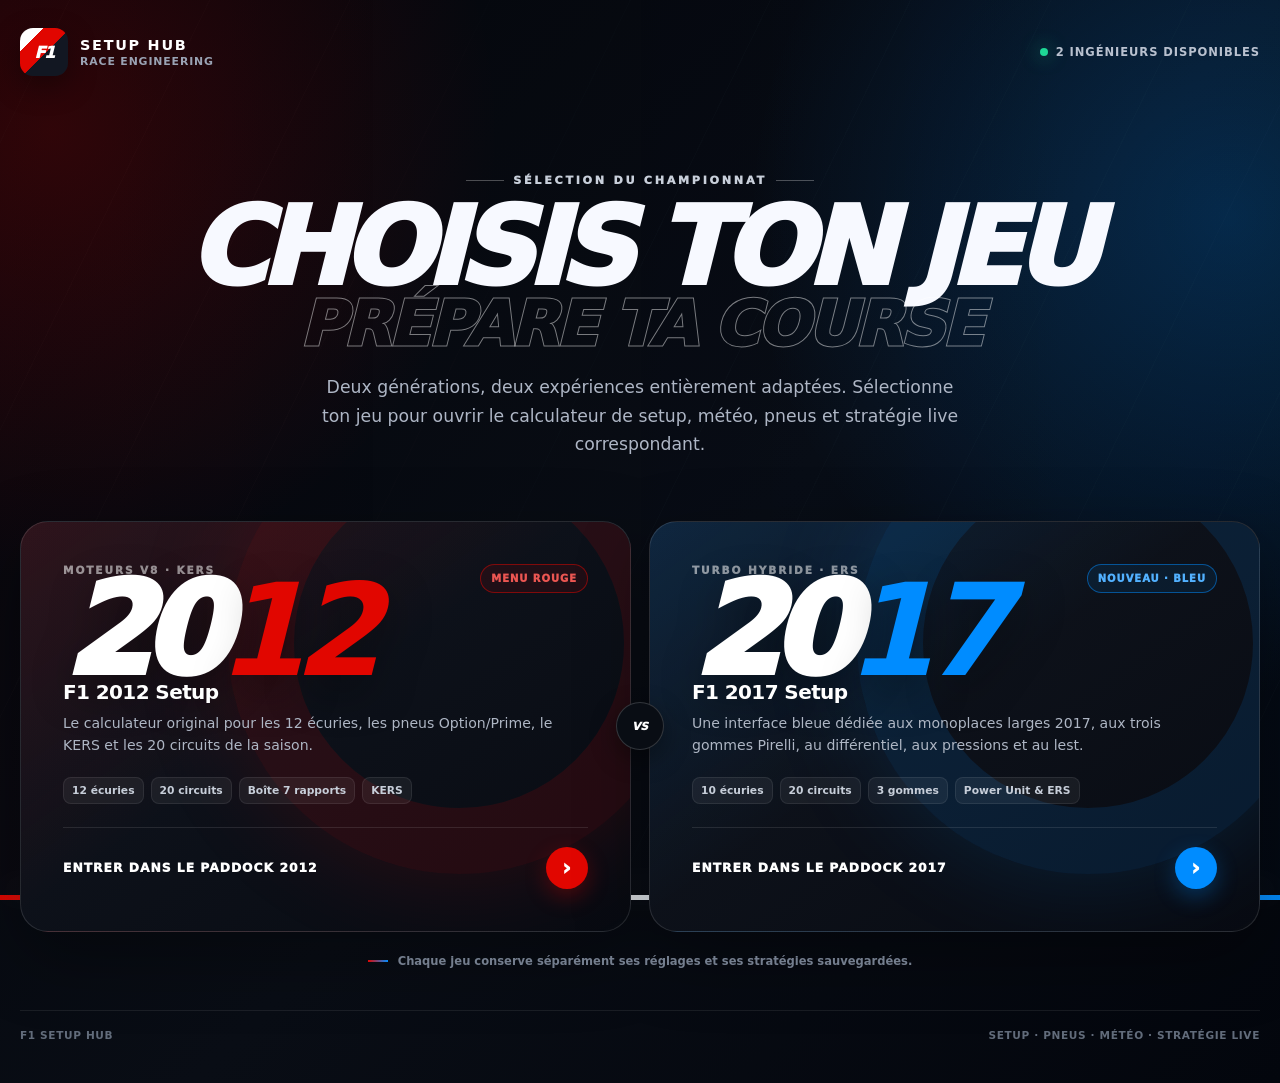
==== commit 9369f11e: "Add F1 2017 setup menu and game selector Co-authored-by: arena-agent <297053741+arena-agent@users.no" ====
--- a/index.html
+++ b/index.html
@@ -1,102 +1,167 @@
-<!DOCTYPE html>
+<!doctype html>
 <html lang="fr">
 <head>
-  <meta charset="UTF-8" />
-  <meta name="viewport" content="width=device-width, initial-scale=1.0, maximum-scale=1.0, user-scalable=no" />
-  <meta name="theme-color" content="#1C1C1E" />
-  <title>Boss-e 🎯 — Beta</title>
-  <link rel="icon" href="data:image/svg+xml,<svg xmlns='http://www.w3.org/2000/svg' viewBox='0 0 100 100'><circle cx='50' cy='50' r='40' fill='%231C1C1E'/><circle cx='50' cy='50' r='28' fill='white'/><circle cx='50' cy='50' r='16' fill='%2334C759'/><circle cx='50' cy='50' r='6' fill='white'/></svg>" />
-  <link rel="stylesheet" href="css/styles.css" />
+  <meta charset="utf-8" />
+  <meta name="viewport" content="width=device-width, initial-scale=1" />
+  <meta name="theme-color" content="#05070d" />
+  <meta name="description" content="Choisis ton ingénieur de course et ton calculateur de setup pour F1 2012 ou F1 2017." />
+  <title>F1 Setup Hub — Choisir un jeu</title>
+  <style>
+    :root{
+      --ink:#f7f9ff;
+      --muted:#9aa3b4;
+      --panel:#0d111b;
+      --line:rgba(255,255,255,.12);
+      --red:#e10600;
+      --red-light:#ff514b;
+      --blue:#008cff;
+      --cyan:#55d6ff;
+    }
+    *{box-sizing:border-box}
+    html{color-scheme:dark}
+    body{
+      min-height:100vh;
+      margin:0;
+      overflow-x:hidden;
+      color:var(--ink);
+      font-family:Inter,ui-sans-serif,system-ui,-apple-system,"Segoe UI",Arial,sans-serif;
+      background:
+        radial-gradient(circle at 4% 12%,rgba(225,6,0,.19),transparent 28rem),
+        radial-gradient(circle at 96% 20%,rgba(0,140,255,.22),transparent 30rem),
+        linear-gradient(135deg,#03050a 0%,#090d15 54%,#03060d 100%);
+    }
+    body:before{
+      content:"";
+      position:fixed;
+      inset:0;
+      z-index:-2;
+      opacity:.32;
+      background:
+        repeating-linear-gradient(116deg,transparent 0 62px,rgba(255,255,255,.035) 62px 63px,transparent 63px 126px),
+        linear-gradient(90deg,rgba(225,6,0,.06),transparent 38%,rgba(0,140,255,.07));
+      animation:trackMove 22s linear infinite;
+    }
+    body:after{
+      content:"";
+      position:fixed;
+      left:0;
+      right:0;
+      bottom:0;
+      z-index:-1;
+      height:5px;
+      background:linear-gradient(90deg,var(--red),#fff 48%,var(--blue));
+      box-shadow:0 -8px 32px rgba(255,255,255,.14);
+    }
+    @keyframes trackMove{to{background-position:252px 0,0 0}}
+    @keyframes enter{from{opacity:0;transform:translateY(18px)}to{opacity:1;transform:translateY(0)}}
+    @keyframes scan{0%,45%{transform:translateX(-180%) skewX(-24deg)}85%,100%{transform:translateX(430%) skewX(-24deg)}}
+    .shell{width:min(1240px,calc(100% - 34px));margin:0 auto;padding:28px 0 42px}
+    nav{display:flex;align-items:center;justify-content:space-between;gap:18px;margin-bottom:clamp(46px,7vw,90px);animation:enter .5s ease both}
+    .brand{display:flex;align-items:center;gap:12px;text-decoration:none;color:#fff}
+    .brand-mark{width:48px;height:48px;display:grid;place-items:center;border-radius:13px;background:linear-gradient(135deg,#fff 0 24%,var(--red) 25% 52%,#121722 53%);font-weight:1000;font-style:italic;letter-spacing:-.09em;box-shadow:0 10px 28px rgba(0,0,0,.34)}
+    .brand-copy b{display:block;font-size:.9rem;letter-spacing:.12em}.brand-copy span{display:block;color:var(--muted);font-size:.68rem;font-weight:800;letter-spacing:.08em;margin-top:2px}
+    .status{display:flex;align-items:center;gap:8px;color:#b9c1cf;font-size:.72rem;font-weight:900;text-transform:uppercase;letter-spacing:.08em}
+    .status:before{content:"";width:8px;height:8px;border-radius:99px;background:#1ed796;box-shadow:0 0 18px rgba(30,215,150,.72)}
+    .intro{text-align:center;animation:enter .62s .06s ease both}
+    .eyebrow{display:inline-flex;align-items:center;gap:9px;margin:0 0 16px;color:#c8cfda;font-size:.7rem;font-weight:1000;letter-spacing:.24em;text-transform:uppercase}
+    .eyebrow:before,.eyebrow:after{content:"";width:38px;height:1px;background:rgba(255,255,255,.28)}
+    h1{max-width:950px;margin:0 auto;font-size:clamp(2.9rem,8.4vw,7.6rem);line-height:.83;letter-spacing:-.075em;font-style:italic;font-weight:1000;text-transform:uppercase}
+    h1 span{display:block;margin-top:.12em;color:transparent;-webkit-text-stroke:1px rgba(255,255,255,.46);font-size:.58em;letter-spacing:-.045em}
+    .lead{max-width:660px;margin:22px auto 0;color:#aeb6c5;font-size:clamp(.92rem,1.6vw,1.08rem);line-height:1.65}
+    .chooser{position:relative;display:grid;grid-template-columns:1fr 1fr;gap:18px;margin-top:clamp(34px,5vw,62px);animation:enter .68s .13s ease both}
+    .chooser:before{content:"VS";position:absolute;z-index:5;left:50%;top:50%;translate:-50% -50%;width:46px;height:46px;display:grid;place-items:center;border-radius:50%;border:1px solid rgba(255,255,255,.17);background:#090d14;color:#fff;font-size:.67rem;font-weight:1000;font-style:italic;box-shadow:0 8px 26px rgba(0,0,0,.4)}
+    .game{
+      --accent:var(--red);--glow:225,6,0;
+      position:relative;
+      isolation:isolate;
+      min-height:410px;
+      overflow:hidden;
+      display:flex;
+      flex-direction:column;
+      justify-content:space-between;
+      border:1px solid var(--line);
+      border-radius:28px;
+      padding:clamp(25px,4vw,42px);
+      color:#fff;
+      text-decoration:none;
+      background:
+        linear-gradient(145deg,rgba(var(--glow),.14),transparent 47%),
+        linear-gradient(145deg,#111620,#080b12);
+      box-shadow:0 24px 70px rgba(0,0,0,.34);
+      transition:transform .35s cubic-bezier(.2,.8,.2,1),border-color .3s,box-shadow .3s;
+    }
+    .game.blue{--accent:var(--blue);--glow:0,140,255}
+    .game:before{content:"";position:absolute;z-index:-1;right:-60px;top:-110px;width:330px;height:330px;border-radius:50%;border:66px solid rgba(var(--glow),.12);box-shadow:0 0 100px rgba(var(--glow),.15)}
+    .game:after{content:"";position:absolute;z-index:2;top:-35%;bottom:-35%;left:-30%;width:18%;pointer-events:none;background:linear-gradient(90deg,transparent,rgba(255,255,255,.15),transparent);animation:scan 6s 1s ease-in-out infinite}
+    .game:hover,.game:focus-visible{transform:translateY(-8px);border-color:rgba(var(--glow),.58);box-shadow:0 30px 85px rgba(0,0,0,.46),0 0 52px rgba(var(--glow),.10);outline:none}
+    .card-top{display:flex;align-items:flex-start;justify-content:space-between;gap:20px}
+    .era{color:rgba(255,255,255,.55);font-size:.66rem;font-weight:1000;letter-spacing:.18em;text-transform:uppercase}
+    .year{margin-top:5px;font-size:clamp(4.8rem,10vw,8.4rem);font-weight:1000;font-style:italic;letter-spacing:-.095em;line-height:.78;text-shadow:0 15px 44px rgba(0,0,0,.38)}
+    .year strong{color:var(--accent)}
+    .chip{flex:none;padding:8px 10px;border:1px solid rgba(var(--glow),.5);border-radius:999px;color:color-mix(in srgb,var(--accent),#fff 32%);background:rgba(var(--glow),.09);font-size:.63rem;font-weight:1000;letter-spacing:.09em;text-transform:uppercase}
+    .details{position:relative;z-index:3}
+    .details h2{margin:0;font-size:1.25rem;letter-spacing:-.03em}
+    .details p{max-width:500px;margin:9px 0 20px;color:#aeb6c4;font-size:.88rem;line-height:1.55}
+    .features{display:flex;flex-wrap:wrap;gap:7px;margin-bottom:23px}.features span{padding:6px 8px;border-radius:8px;background:rgba(255,255,255,.055);border:1px solid rgba(255,255,255,.08);color:#c7ced9;font-size:.67rem;font-weight:850}
+    .launch{display:flex;align-items:center;justify-content:space-between;gap:12px;border-top:1px solid rgba(255,255,255,.10);padding-top:19px;color:#fff;font-size:.77rem;font-weight:1000;letter-spacing:.08em;text-transform:uppercase}
+    .arrow{width:42px;height:42px;display:grid;place-items:center;border-radius:50%;background:var(--accent);font-size:1.3rem;box-shadow:0 8px 22px rgba(var(--glow),.30);transition:transform .25s}
+    .game:hover .arrow,.game:focus-visible .arrow{transform:translateX(4px)}
+    .note{display:flex;align-items:center;justify-content:center;gap:10px;margin:22px 0 0;color:#747e8e;font-size:.72rem;font-weight:760;animation:enter .7s .2s ease both}.note:before{content:"";width:20px;height:2px;background:linear-gradient(90deg,var(--red),var(--blue))}
+    footer{display:flex;justify-content:space-between;gap:20px;margin-top:42px;padding-top:18px;border-top:1px solid rgba(255,255,255,.08);color:#626c7b;font-size:.66rem;font-weight:800;letter-spacing:.06em;text-transform:uppercase}
+    @media(max-width:760px){
+      .shell{width:min(100% - 20px,620px);padding-top:16px}.status{display:none}nav{margin-bottom:42px}.brand-mark{width:42px;height:42px}h1{font-size:clamp(2.8rem,15vw,5rem)}.lead{margin-top:17px}.chooser{grid-template-columns:1fr;gap:13px}.chooser:before{display:none}.game{min-height:360px;border-radius:23px}.year{font-size:6rem}.note{text-align:center}footer{flex-direction:column;align-items:center;text-align:center;margin-top:28px}
+    }
+    @media(prefers-reduced-motion:reduce){*,*::before,*::after{animation:none!important;transition:none!important;scroll-behavior:auto!important}}
+  </style>
 </head>
 <body>
-  <div id="app">
+  <div class="shell">
+    <nav aria-label="Navigation principale">
+      <a class="brand" href="index.html" aria-label="Accueil F1 Setup Hub">
+        <span class="brand-mark">F1</span>
+        <span class="brand-copy"><b>SETUP HUB</b><span>RACE ENGINEERING</span></span>
+      </a>
+      <span class="status">2 ingénieurs disponibles</span>
+    </nav>
 
-    <!-- ======================= BARRE SUPÉRIEURE ======================= -->
-    <header class="appbar">
-      <button class="back-btn" id="backBtn" style="display:none;" title="Retour">←</button>
-      <div class="logo" id="appLogo">
-        <span class="target">
-          <svg viewBox="0 0 40 40" fill="none">
-            <circle cx="20" cy="20" r="18" fill="#1C1C1E"/>
-            <circle cx="20" cy="20" r="12.5" fill="#fff"/>
-            <circle cx="20" cy="20" r="7" fill="#34C759"/>
-            <circle cx="20" cy="20" r="2.5" fill="#fff"/>
-          </svg>
-        </span>
-        <span>Boss-e</span>
-      </div>
-      <div class="title" id="appTitle"></div>
-      <div class="spacer"></div>
-      <button class="help-pill" id="helpPill" title="Besoin d'aide ?">❔ Aide</button>
-      <button class="icon-btn" id="btnBell" title="Notifications">🔔</button>
-      <div class="avatar" title="Mon profil">B</div>
-    </header>
+    <main>
+      <section class="intro" aria-labelledby="page-title">
+        <p class="eyebrow">Sélection du championnat</p>
+        <h1 id="page-title">Choisis ton jeu<span>Prépare ta course</span></h1>
+        <p class="lead">Deux générations, deux expériences entièrement adaptées. Sélectionne ton jeu pour ouvrir le calculateur de setup, météo, pneus et stratégie live correspondant.</p>
+      </section>
 
-    <!-- ======================= VUE ACCUEIL ======================= -->
-    <main class="view" id="view-home">
-      <div class="hero">
-        <h1>Salut Boss 👋</h1>
-        <p>Prêt à progresser aujourd'hui ?</p>
-      </div>
-      <div class="search"><span>🔎</span><input id="globalSearch" type="text" placeholder="Rechercher un cours, une notion…" /></div>
-      <div class="section-title">Matières</div>
-      <div class="subjects-grid" id="subjectsGrid"></div>
-      <div class="section-title">Vue d'ensemble</div>
-      <div class="quick-stats">
-        <div class="qs"><div class="num" id="statStreak">7</div><div class="lbl">Jours de suite 🔥</div></div>
-        <div class="qs"><div class="num" id="statQuiz">0</div><div class="lbl">Quiz faits</div></div>
-        <div class="qs"><div class="num" id="statAvg">—</div><div class="lbl">Réussite moy.</div></div>
-      </div>
-      <div class="section-title">À faire maintenant</div>
-      <div id="todoList"></div>
+      <section class="chooser" aria-label="Choisir entre F1 2012 et F1 2017">
+        <a class="game red" href="f1-2012.html" aria-label="Ouvrir le menu F1 2012">
+          <div class="card-top">
+            <div><div class="era">Moteurs V8 · KERS</div><div class="year">20<strong>12</strong></div></div>
+            <span class="chip">Menu rouge</span>
+          </div>
+          <div class="details">
+            <h2>F1 2012 Setup</h2>
+            <p>Le calculateur original pour les 12 écuries, les pneus Option/Prime, le KERS et les 20 circuits de la saison.</p>
+            <div class="features"><span>12 écuries</span><span>20 circuits</span><span>Boîte 7 rapports</span><span>KERS</span></div>
+            <div class="launch"><span>Entrer dans le paddock 2012</span><span class="arrow">›</span></div>
+          </div>
+        </a>
+
+        <a class="game blue" href="f1-2017.html" aria-label="Ouvrir le menu F1 2017">
+          <div class="card-top">
+            <div><div class="era">Turbo hybride · ERS</div><div class="year">20<strong>17</strong></div></div>
+            <span class="chip">Nouveau · Bleu</span>
+          </div>
+          <div class="details">
+            <h2>F1 2017 Setup</h2>
+            <p>Une interface bleue dédiée aux monoplaces larges 2017, aux trois gommes Pirelli, au différentiel, aux pressions et au lest.</p>
+            <div class="features"><span>10 écuries</span><span>20 circuits</span><span>3 gommes</span><span>Power Unit & ERS</span></div>
+            <div class="launch"><span>Entrer dans le paddock 2017</span><span class="arrow">›</span></div>
+          </div>
+        </a>
+      </section>
+      <p class="note">Chaque jeu conserve séparément ses réglages et ses stratégies sauvegardées.</p>
     </main>
 
-    <!-- ======================= VUE QUIZ ======================= -->
-    <main class="view hidden" id="view-quiz"></main>
-
-    <!-- ======================= VUE STATS ======================= -->
-    <main class="view hidden" id="view-stats"></main>
-
-    <!-- ======================= VUE OUTILS ======================= -->
-    <main class="view hidden" id="view-tools"></main>
-
-    <!-- ======================= VUE IA ======================= -->
-    <main class="view hidden" id="view-ia"></main>
-
-    <!-- ======================= LECTEUR PDF (même fenêtre) ======================= -->
-    <div class="pdf-reader hidden" id="pdfReader">
-      <div class="pr-bar">
-        <button class="pr-btn" id="pdfBack" title="Retour">←</button>
-        <span class="t"><span id="pdfTitle">Document</span><br/><span id="pdfSub"></span></span>
-        <button class="pr-btn" id="pdfGen" title="Générer résumé, cartes, quiz et mindmap">✨</button>
-        <button class="pr-btn" id="pdfSidebarToggle" title="Pages">☰</button>
-      </div>
-      <div class="pr-layout">
-        <div class="pr-sidebar" id="pdfSidebar"></div>
-        <div class="pr-canvas-wrap" id="pdfCanvasWrap"><div class="pr-loading" id="pdfLoading">Chargement…</div></div>
-      </div>
-      <div class="pr-footer">
-        <button class="pr-btn" id="pdfPrev">←</button>
-        <span class="pr-pagelabel" id="pdfPageLabel">— / —</span>
-        <button class="pr-btn" id="pdfNext">→</button>
-      </div>
-    </div>
-
-    <!-- ======================= NAVIGATION BASSE ======================= -->
-    <nav class="tabbar">
-      <div class="tab active" data-view="home"><span class="ico">🏠</span>Accueil</div>
-      <div class="tab" data-view="quiz"><span class="ico">❓</span>Quiz</div>
-      <div class="tab" data-view="stats"><span class="ico">📊</span>Stats</div>
-      <div class="tab" data-view="tools"><span class="ico">📁</span>Outils</div>
-      <div class="tab" data-view="ia"><span class="ico">✨</span>IA</div>
-    </nav>
-
-    <div class="modal-backdrop" id="modal"><div class="sheet" id="sheetContent"></div></div>
-    <div class="toast" id="toast"></div>
+    <footer><span>F1 Setup Hub</span><span>Setup · Pneus · Météo · Stratégie live</span></footer>
   </div>
-
-  <script src="js/vendor/pdf.min.js"></script>
-  <script src="js/data.js"></script>
-  <script src="js/app.js"></script>
 </body>
 </html>
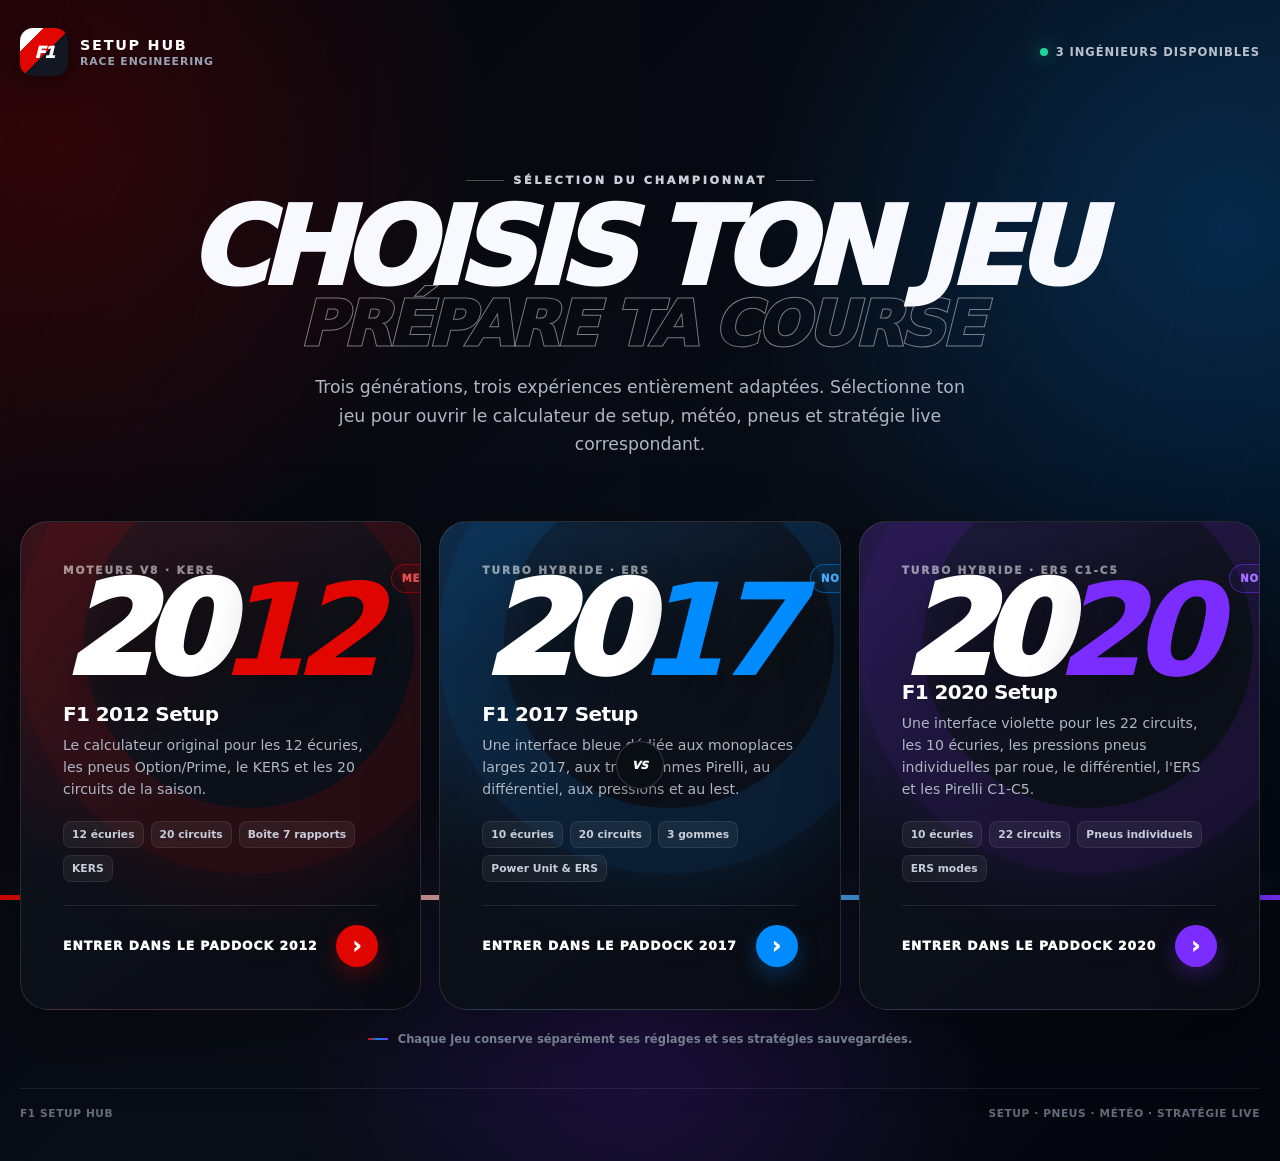
==== commit bef45d70: "F1 2020 : menu violet (22 circuits, 10 écuries, Pirelli C1-C5, ERS, pressions par roue), sélecteur 3" ====
--- a/index.html
+++ b/index.html
@@ -4,7 +4,7 @@
   <meta charset="utf-8" />
   <meta name="viewport" content="width=device-width, initial-scale=1" />
   <meta name="theme-color" content="#05070d" />
-  <meta name="description" content="Choisis ton ingénieur de course et ton calculateur de setup pour F1 2012 ou F1 2017." />
+  <meta name="description" content="Choisis ton ingénieur de course et ton calculateur de setup pour F1 2012, F1 2017 ou F1 2020." />
   <title>F1 Setup Hub — Choisir un jeu</title>
   <style>
     :root{
@@ -16,6 +16,7 @@
       --red-light:#ff514b;
       --blue:#008cff;
       --cyan:#55d6ff;
+      --purple:#7b2dff;
     }
     *{box-sizing:border-box}
     html{color-scheme:dark}
@@ -28,6 +29,7 @@
       background:
         radial-gradient(circle at 4% 12%,rgba(225,6,0,.19),transparent 28rem),
         radial-gradient(circle at 96% 20%,rgba(0,140,255,.22),transparent 30rem),
+        radial-gradient(circle at 50% 90%,rgba(123,45,255,.18),transparent 22rem),
         linear-gradient(135deg,#03050a 0%,#090d15 54%,#03060d 100%);
     }
     body:before{
@@ -49,7 +51,7 @@
       bottom:0;
       z-index:-1;
       height:5px;
-      background:linear-gradient(90deg,var(--red),#fff 48%,var(--blue));
+      background:linear-gradient(90deg,var(--red),#fff 48%,var(--blue),var(--purple));
       box-shadow:0 -8px 32px rgba(255,255,255,.14);
     }
     @keyframes trackMove{to{background-position:252px 0,0 0}}
@@ -68,7 +70,7 @@
     h1{max-width:950px;margin:0 auto;font-size:clamp(2.9rem,8.4vw,7.6rem);line-height:.83;letter-spacing:-.075em;font-style:italic;font-weight:1000;text-transform:uppercase}
     h1 span{display:block;margin-top:.12em;color:transparent;-webkit-text-stroke:1px rgba(255,255,255,.46);font-size:.58em;letter-spacing:-.045em}
     .lead{max-width:660px;margin:22px auto 0;color:#aeb6c5;font-size:clamp(.92rem,1.6vw,1.08rem);line-height:1.65}
-    .chooser{position:relative;display:grid;grid-template-columns:1fr 1fr;gap:18px;margin-top:clamp(34px,5vw,62px);animation:enter .68s .13s ease both}
+    .chooser{position:relative;display:grid;grid-template-columns:1fr 1fr 1fr;gap:18px;margin-top:clamp(34px,5vw,62px);animation:enter .68s .13s ease both}
     .chooser:before{content:"VS";position:absolute;z-index:5;left:50%;top:50%;translate:-50% -50%;width:46px;height:46px;display:grid;place-items:center;border-radius:50%;border:1px solid rgba(255,255,255,.17);background:#090d14;color:#fff;font-size:.67rem;font-weight:1000;font-style:italic;box-shadow:0 8px 26px rgba(0,0,0,.4)}
     .game{
       --accent:var(--red);--glow:225,6,0;
@@ -91,6 +93,7 @@
       transition:transform .35s cubic-bezier(.2,.8,.2,1),border-color .3s,box-shadow .3s;
     }
     .game.blue{--accent:var(--blue);--glow:0,140,255}
+    .game.purple{--accent:var(--purple);--glow:123,45,255}
     .game:before{content:"";position:absolute;z-index:-1;right:-60px;top:-110px;width:330px;height:330px;border-radius:50%;border:66px solid rgba(var(--glow),.12);box-shadow:0 0 100px rgba(var(--glow),.15)}
     .game:after{content:"";position:absolute;z-index:2;top:-35%;bottom:-35%;left:-30%;width:18%;pointer-events:none;background:linear-gradient(90deg,transparent,rgba(255,255,255,.15),transparent);animation:scan 6s 1s ease-in-out infinite}
     .game:hover,.game:focus-visible{transform:translateY(-8px);border-color:rgba(var(--glow),.58);box-shadow:0 30px 85px rgba(0,0,0,.46),0 0 52px rgba(var(--glow),.10);outline:none}
@@ -106,9 +109,9 @@
     .launch{display:flex;align-items:center;justify-content:space-between;gap:12px;border-top:1px solid rgba(255,255,255,.10);padding-top:19px;color:#fff;font-size:.77rem;font-weight:1000;letter-spacing:.08em;text-transform:uppercase}
     .arrow{width:42px;height:42px;display:grid;place-items:center;border-radius:50%;background:var(--accent);font-size:1.3rem;box-shadow:0 8px 22px rgba(var(--glow),.30);transition:transform .25s}
     .game:hover .arrow,.game:focus-visible .arrow{transform:translateX(4px)}
-    .note{display:flex;align-items:center;justify-content:center;gap:10px;margin:22px 0 0;color:#747e8e;font-size:.72rem;font-weight:760;animation:enter .7s .2s ease both}.note:before{content:"";width:20px;height:2px;background:linear-gradient(90deg,var(--red),var(--blue))}
+    .note{display:flex;align-items:center;justify-content:center;gap:10px;margin:22px 0 0;color:#747e8e;font-size:.72rem;font-weight:760;animation:enter .7s .2s ease both}.note:before{content:"";width:20px;height:2px;background:linear-gradient(90deg,var(--red),var(--blue),var(--purple))}
     footer{display:flex;justify-content:space-between;gap:20px;margin-top:42px;padding-top:18px;border-top:1px solid rgba(255,255,255,.08);color:#626c7b;font-size:.66rem;font-weight:800;letter-spacing:.06em;text-transform:uppercase}
-    @media(max-width:760px){
+    @media(max-width:980px){
       .shell{width:min(100% - 20px,620px);padding-top:16px}.status{display:none}nav{margin-bottom:42px}.brand-mark{width:42px;height:42px}h1{font-size:clamp(2.8rem,15vw,5rem)}.lead{margin-top:17px}.chooser{grid-template-columns:1fr;gap:13px}.chooser:before{display:none}.game{min-height:360px;border-radius:23px}.year{font-size:6rem}.note{text-align:center}footer{flex-direction:column;align-items:center;text-align:center;margin-top:28px}
     }
     @media(prefers-reduced-motion:reduce){*,*::before,*::after{animation:none!important;transition:none!important;scroll-behavior:auto!important}}
@@ -121,17 +124,17 @@
         <span class="brand-mark">F1</span>
         <span class="brand-copy"><b>SETUP HUB</b><span>RACE ENGINEERING</span></span>
       </a>
-      <span class="status">2 ingénieurs disponibles</span>
+      <span class="status">3 ingénieurs disponibles</span>
     </nav>
 
     <main>
       <section class="intro" aria-labelledby="page-title">
         <p class="eyebrow">Sélection du championnat</p>
         <h1 id="page-title">Choisis ton jeu<span>Prépare ta course</span></h1>
-        <p class="lead">Deux générations, deux expériences entièrement adaptées. Sélectionne ton jeu pour ouvrir le calculateur de setup, météo, pneus et stratégie live correspondant.</p>
+        <p class="lead">Trois générations, trois expériences entièrement adaptées. Sélectionne ton jeu pour ouvrir le calculateur de setup, météo, pneus et stratégie live correspondant.</p>
       </section>
 
-      <section class="chooser" aria-label="Choisir entre F1 2012 et F1 2017">
+      <section class="chooser" aria-label="Choisir entre F1 2012, F1 2017 et F1 2020">
         <a class="game red" href="f1-2012.html" aria-label="Ouvrir le menu F1 2012">
           <div class="card-top">
             <div><div class="era">Moteurs V8 · KERS</div><div class="year">20<strong>12</strong></div></div>
@@ -157,6 +160,19 @@
             <div class="launch"><span>Entrer dans le paddock 2017</span><span class="arrow">›</span></div>
           </div>
         </a>
+
+        <a class="game purple" href="f1-2020.html" aria-label="Ouvrir le menu F1 2020">
+          <div class="card-top">
+            <div><div class="era">Turbo hybride · ERS C1-C5</div><div class="year">20<strong>20</strong></div></div>
+            <span class="chip">Nouveau · Violet</span>
+          </div>
+          <div class="details">
+            <h2>F1 2020 Setup</h2>
+            <p>Une interface violette pour les 22 circuits, les 10 écuries, les pressions pneus individuelles par roue, le différentiel, l'ERS et les Pirelli C1-C5.</p>
+            <div class="features"><span>10 écuries</span><span>22 circuits</span><span>Pneus individuels</span><span>ERS modes</span></div>
+            <div class="launch"><span>Entrer dans le paddock 2020</span><span class="arrow">›</span></div>
+          </div>
+        </a>
       </section>
       <p class="note">Chaque jeu conserve séparément ses réglages et ses stratégies sauvegardées.</p>
     </main>
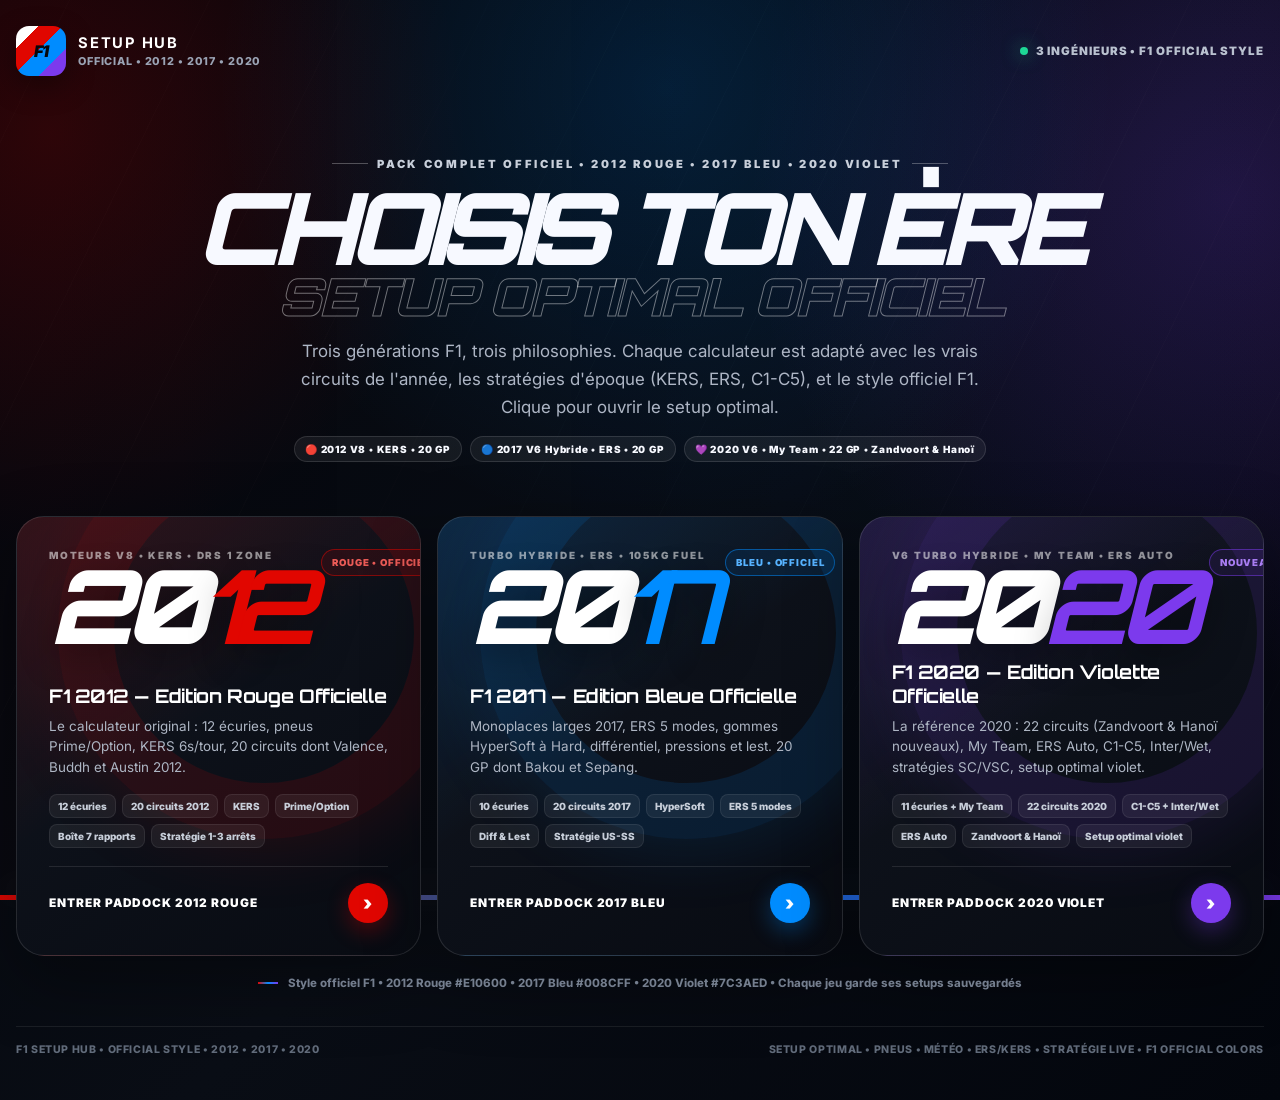
==== commit 666950c4: "feat: hub officiel F1 3 ans 2012 rouge 2017 bleu 2020 violet - style F1 officiel comme exemple 9369f" ====
--- a/index.html
+++ b/index.html
@@ -1,183 +1,154 @@
 <!doctype html>
 <html lang="fr">
 <head>
-  <meta charset="utf-8" />
-  <meta name="viewport" content="width=device-width, initial-scale=1" />
-  <meta name="theme-color" content="#05070d" />
-  <meta name="description" content="Choisis ton ingénieur de course et ton calculateur de setup pour F1 2012, F1 2017 ou F1 2020." />
-  <title>F1 Setup Hub — Choisir un jeu</title>
-  <style>
-    :root{
-      --ink:#f7f9ff;
-      --muted:#9aa3b4;
-      --panel:#0d111b;
-      --line:rgba(255,255,255,.12);
-      --red:#e10600;
-      --red-light:#ff514b;
-      --blue:#008cff;
-      --cyan:#55d6ff;
-      --purple:#7b2dff;
-    }
-    *{box-sizing:border-box}
-    html{color-scheme:dark}
-    body{
-      min-height:100vh;
-      margin:0;
-      overflow-x:hidden;
-      color:var(--ink);
-      font-family:Inter,ui-sans-serif,system-ui,-apple-system,"Segoe UI",Arial,sans-serif;
-      background:
-        radial-gradient(circle at 4% 12%,rgba(225,6,0,.19),transparent 28rem),
-        radial-gradient(circle at 96% 20%,rgba(0,140,255,.22),transparent 30rem),
-        radial-gradient(circle at 50% 90%,rgba(123,45,255,.18),transparent 22rem),
-        linear-gradient(135deg,#03050a 0%,#090d15 54%,#03060d 100%);
-    }
-    body:before{
-      content:"";
-      position:fixed;
-      inset:0;
-      z-index:-2;
-      opacity:.32;
-      background:
-        repeating-linear-gradient(116deg,transparent 0 62px,rgba(255,255,255,.035) 62px 63px,transparent 63px 126px),
-        linear-gradient(90deg,rgba(225,6,0,.06),transparent 38%,rgba(0,140,255,.07));
-      animation:trackMove 22s linear infinite;
-    }
-    body:after{
-      content:"";
-      position:fixed;
-      left:0;
-      right:0;
-      bottom:0;
-      z-index:-1;
-      height:5px;
-      background:linear-gradient(90deg,var(--red),#fff 48%,var(--blue),var(--purple));
-      box-shadow:0 -8px 32px rgba(255,255,255,.14);
-    }
-    @keyframes trackMove{to{background-position:252px 0,0 0}}
-    @keyframes enter{from{opacity:0;transform:translateY(18px)}to{opacity:1;transform:translateY(0)}}
-    @keyframes scan{0%,45%{transform:translateX(-180%) skewX(-24deg)}85%,100%{transform:translateX(430%) skewX(-24deg)}}
-    .shell{width:min(1240px,calc(100% - 34px));margin:0 auto;padding:28px 0 42px}
-    nav{display:flex;align-items:center;justify-content:space-between;gap:18px;margin-bottom:clamp(46px,7vw,90px);animation:enter .5s ease both}
-    .brand{display:flex;align-items:center;gap:12px;text-decoration:none;color:#fff}
-    .brand-mark{width:48px;height:48px;display:grid;place-items:center;border-radius:13px;background:linear-gradient(135deg,#fff 0 24%,var(--red) 25% 52%,#121722 53%);font-weight:1000;font-style:italic;letter-spacing:-.09em;box-shadow:0 10px 28px rgba(0,0,0,.34)}
-    .brand-copy b{display:block;font-size:.9rem;letter-spacing:.12em}.brand-copy span{display:block;color:var(--muted);font-size:.68rem;font-weight:800;letter-spacing:.08em;margin-top:2px}
-    .status{display:flex;align-items:center;gap:8px;color:#b9c1cf;font-size:.72rem;font-weight:900;text-transform:uppercase;letter-spacing:.08em}
-    .status:before{content:"";width:8px;height:8px;border-radius:99px;background:#1ed796;box-shadow:0 0 18px rgba(30,215,150,.72)}
-    .intro{text-align:center;animation:enter .62s .06s ease both}
-    .eyebrow{display:inline-flex;align-items:center;gap:9px;margin:0 0 16px;color:#c8cfda;font-size:.7rem;font-weight:1000;letter-spacing:.24em;text-transform:uppercase}
-    .eyebrow:before,.eyebrow:after{content:"";width:38px;height:1px;background:rgba(255,255,255,.28)}
-    h1{max-width:950px;margin:0 auto;font-size:clamp(2.9rem,8.4vw,7.6rem);line-height:.83;letter-spacing:-.075em;font-style:italic;font-weight:1000;text-transform:uppercase}
-    h1 span{display:block;margin-top:.12em;color:transparent;-webkit-text-stroke:1px rgba(255,255,255,.46);font-size:.58em;letter-spacing:-.045em}
-    .lead{max-width:660px;margin:22px auto 0;color:#aeb6c5;font-size:clamp(.92rem,1.6vw,1.08rem);line-height:1.65}
-    .chooser{position:relative;display:grid;grid-template-columns:1fr 1fr 1fr;gap:18px;margin-top:clamp(34px,5vw,62px);animation:enter .68s .13s ease both}
-    .chooser:before{content:"VS";position:absolute;z-index:5;left:50%;top:50%;translate:-50% -50%;width:46px;height:46px;display:grid;place-items:center;border-radius:50%;border:1px solid rgba(255,255,255,.17);background:#090d14;color:#fff;font-size:.67rem;font-weight:1000;font-style:italic;box-shadow:0 8px 26px rgba(0,0,0,.4)}
-    .game{
-      --accent:var(--red);--glow:225,6,0;
-      position:relative;
-      isolation:isolate;
-      min-height:410px;
-      overflow:hidden;
-      display:flex;
-      flex-direction:column;
-      justify-content:space-between;
-      border:1px solid var(--line);
-      border-radius:28px;
-      padding:clamp(25px,4vw,42px);
-      color:#fff;
-      text-decoration:none;
-      background:
-        linear-gradient(145deg,rgba(var(--glow),.14),transparent 47%),
-        linear-gradient(145deg,#111620,#080b12);
-      box-shadow:0 24px 70px rgba(0,0,0,.34);
-      transition:transform .35s cubic-bezier(.2,.8,.2,1),border-color .3s,box-shadow .3s;
-    }
-    .game.blue{--accent:var(--blue);--glow:0,140,255}
-    .game.purple{--accent:var(--purple);--glow:123,45,255}
-    .game:before{content:"";position:absolute;z-index:-1;right:-60px;top:-110px;width:330px;height:330px;border-radius:50%;border:66px solid rgba(var(--glow),.12);box-shadow:0 0 100px rgba(var(--glow),.15)}
-    .game:after{content:"";position:absolute;z-index:2;top:-35%;bottom:-35%;left:-30%;width:18%;pointer-events:none;background:linear-gradient(90deg,transparent,rgba(255,255,255,.15),transparent);animation:scan 6s 1s ease-in-out infinite}
-    .game:hover,.game:focus-visible{transform:translateY(-8px);border-color:rgba(var(--glow),.58);box-shadow:0 30px 85px rgba(0,0,0,.46),0 0 52px rgba(var(--glow),.10);outline:none}
-    .card-top{display:flex;align-items:flex-start;justify-content:space-between;gap:20px}
-    .era{color:rgba(255,255,255,.55);font-size:.66rem;font-weight:1000;letter-spacing:.18em;text-transform:uppercase}
-    .year{margin-top:5px;font-size:clamp(4.8rem,10vw,8.4rem);font-weight:1000;font-style:italic;letter-spacing:-.095em;line-height:.78;text-shadow:0 15px 44px rgba(0,0,0,.38)}
-    .year strong{color:var(--accent)}
-    .chip{flex:none;padding:8px 10px;border:1px solid rgba(var(--glow),.5);border-radius:999px;color:color-mix(in srgb,var(--accent),#fff 32%);background:rgba(var(--glow),.09);font-size:.63rem;font-weight:1000;letter-spacing:.09em;text-transform:uppercase}
-    .details{position:relative;z-index:3}
-    .details h2{margin:0;font-size:1.25rem;letter-spacing:-.03em}
-    .details p{max-width:500px;margin:9px 0 20px;color:#aeb6c4;font-size:.88rem;line-height:1.55}
-    .features{display:flex;flex-wrap:wrap;gap:7px;margin-bottom:23px}.features span{padding:6px 8px;border-radius:8px;background:rgba(255,255,255,.055);border:1px solid rgba(255,255,255,.08);color:#c7ced9;font-size:.67rem;font-weight:850}
-    .launch{display:flex;align-items:center;justify-content:space-between;gap:12px;border-top:1px solid rgba(255,255,255,.10);padding-top:19px;color:#fff;font-size:.77rem;font-weight:1000;letter-spacing:.08em;text-transform:uppercase}
-    .arrow{width:42px;height:42px;display:grid;place-items:center;border-radius:50%;background:var(--accent);font-size:1.3rem;box-shadow:0 8px 22px rgba(var(--glow),.30);transition:transform .25s}
-    .game:hover .arrow,.game:focus-visible .arrow{transform:translateX(4px)}
-    .note{display:flex;align-items:center;justify-content:center;gap:10px;margin:22px 0 0;color:#747e8e;font-size:.72rem;font-weight:760;animation:enter .7s .2s ease both}.note:before{content:"";width:20px;height:2px;background:linear-gradient(90deg,var(--red),var(--blue),var(--purple))}
-    footer{display:flex;justify-content:space-between;gap:20px;margin-top:42px;padding-top:18px;border-top:1px solid rgba(255,255,255,.08);color:#626c7b;font-size:.66rem;font-weight:800;letter-spacing:.06em;text-transform:uppercase}
-    @media(max-width:980px){
-      .shell{width:min(100% - 20px,620px);padding-top:16px}.status{display:none}nav{margin-bottom:42px}.brand-mark{width:42px;height:42px}h1{font-size:clamp(2.8rem,15vw,5rem)}.lead{margin-top:17px}.chooser{grid-template-columns:1fr;gap:13px}.chooser:before{display:none}.game{min-height:360px;border-radius:23px}.year{font-size:6rem}.note{text-align:center}footer{flex-direction:column;align-items:center;text-align:center;margin-top:28px}
-    }
-    @media(prefers-reduced-motion:reduce){*,*::before,*::after{animation:none!important;transition:none!important;scroll-behavior:auto!important}}
-  </style>
+<meta charset="utf-8"/>
+<meta name="viewport" content="width=device-width, initial-scale=1"/>
+<meta name="theme-color" content="#05070d"/>
+<meta name="description" content="F1 Setup Hub officiel - Calculateur setup optimal F1 2012 Rouge, F1 2017 Bleu, F1 2020 Violet - Style F1 officiel"/>
+<title>F1 Setup Hub — 2012 • 2017 • 2020 | Edition Officielle</title>
+<link href="https://fonts.googleapis.com/css2?family=Orbitron:wght@700;900&family=Inter:wght@500;700;900&display=swap" rel="stylesheet">
+<style>
+:root{
+--ink:#f7f9ff;--muted:#9aa3b4;--panel:#0d111b;--line:rgba(255,255,255,.12);
+--red:#e10600;--red-light:#ff2a1a;
+--blue:#008cff;--blue-light:#00b8ff;
+--violet:#7C3AED;--violet-light:#A78BFA;
+--f1-black:#05070d;--f1-carbon:#0d111b;
+}
+*{box-sizing:border-box}html{color-scheme:dark}
+body{
+min-height:100vh;margin:0;overflow-x:hidden;color:var(--ink);
+font-family:Inter,ui-sans-serif,system-ui,-apple-system,"Segoe UI",Arial,sans-serif;
+background:
+radial-gradient(circle at 4% 12%,rgba(225,6,0,.18),transparent 26rem),
+radial-gradient(circle at 52% 8%,rgba(0,140,255,.16),transparent 28rem),
+radial-gradient(circle at 96% 18%,rgba(124,58,237,.20),transparent 30rem),
+linear-gradient(135deg,#03050a 0%,#090d15 54%,#03060d 100%);
+}
+body:before{
+content:"";position:fixed;inset:0;z-index:-2;opacity:.30;
+background:
+repeating-linear-gradient(116deg,transparent 0 62px,rgba(255,255,255,.035) 62px 63px,transparent 63px 126px),
+linear-gradient(90deg,rgba(225,6,0,.05),transparent 36%,rgba(0,140,255,.05) 68%,rgba(124,58,237,.06));
+animation:trackMove 24s linear infinite;
+}
+body:after{
+content:"";position:fixed;left:0;right:0;bottom:0;z-index:-1;height:5px;
+background:linear-gradient(90deg,var(--red),var(--blue) 52%,var(--violet));
+box-shadow:0 -8px 32px rgba(255,255,255,.14);
+}
+@keyframes trackMove{to{background-position:252px 0,0 0}}
+@keyframes enter{from{opacity:0;transform:translateY(18px)}to{opacity:1;transform:translateY(0)}}
+@keyframes scan{0%,45%{transform:translateX(-180%) skewX(-24deg)}85%,100%{transform:translateX(430%) skewX(-24deg)}}
+.shell{width:min(1360px,calc(100% - 32px));margin:0 auto;padding:26px 0 44px}
+nav{display:flex;align-items:center;justify-content:space-between;gap:18px;margin-bottom:clamp(36px,6vw,72px);animation:enter .5s ease both}
+.brand{display:flex;align-items:center;gap:12px;text-decoration:none;color:#fff}
+.brand-mark{width:50px;height:50px;display:grid;place-items:center;border-radius:13px;background:linear-gradient(135deg,#fff 0 22%,var(--red) 23% 46%,var(--blue) 47% 72%,var(--violet) 73%);font-weight:1000;font-style:italic;letter-spacing:-.09em;box-shadow:0 10px 28px rgba(0,0,0,.34);color:#05070d}
+.brand-copy b{display:block;font-size:.92rem;letter-spacing:.12em}.brand-copy span{display:block;color:var(--muted);font-size:.68rem;font-weight:800;letter-spacing:.08em;margin-top:2px}
+.status{display:flex;align-items:center;gap:8px;color:#b9c1cf;font-size:.72rem;font-weight:900;text-transform:uppercase;letter-spacing:.08em}
+.status:before{content:"";width:8px;height:8px;border-radius:99px;background:#1ed796;box-shadow:0 0 18px rgba(30,215,150,.72)}
+.intro{text-align:center;animation:enter .62s .06s ease both}
+.eyebrow{display:inline-flex;align-items:center;gap:9px;margin:0 0 14px;color:#c8cfda;font-size:.7rem;font-weight:1000;letter-spacing:.24em;text-transform:uppercase}
+.eyebrow:before,.eyebrow:after{content:"";width:36px;height:1px;background:rgba(255,255,255,.28)}
+h1{max-width:1020px;margin:0 auto;font-family:Orbitron;font-size:clamp(2.8rem,7.8vw,6.8rem);line-height:.84;letter-spacing:-.075em;font-style:italic;font-weight:900;text-transform:uppercase}
+h1 span{display:block;margin-top:.12em;color:transparent;-webkit-text-stroke:1px rgba(255,255,255,.42);font-size:.52em;letter-spacing:-.04em}
+.lead{max-width:720px;margin:20px auto 0;color:#aeb6c5;font-size:clamp(.92rem,1.5vw,1.06rem);line-height:1.65}
+.chooser{position:relative;display:grid;grid-template-columns:1fr 1fr 1fr;gap:16px;margin-top:clamp(32px,4.5vw,54px);animation:enter .68s .13s ease both}
+.game{
+--accent:var(--red);--glow:225,6,0;
+position:relative;isolation:isolate;min-height:440px;overflow:hidden;
+display:flex;flex-direction:column;justify-content:space-between;
+border:1px solid var(--line);border-radius:28px;padding:clamp(22px,3.2vw,32px);
+color:#fff;text-decoration:none;
+background:
+linear-gradient(145deg,rgba(var(--glow),.16),transparent 46%),
+linear-gradient(145deg,#111620,#080b12);
+box-shadow:0 24px 70px rgba(0,0,0,.36);
+transition:transform .35s cubic-bezier(.2,.8,.2,1),border-color .3s,box-shadow .3s;
+}
+.game.blue{--accent:var(--blue);--glow:0,140,255}
+.game.violet{--accent:var(--violet);--glow:124,58,237}
+.game:before{content:"";position:absolute;z-index:-1;right:-50px;top:-90px;width:300px;height:300px;border-radius:50%;border:56px solid rgba(var(--glow),.12);box-shadow:0 0 80px rgba(var(--glow),.14)}
+.game:after{content:"";position:absolute;z-index:2;top:-35%;bottom:-35%;left:-30%;width:18%;pointer-events:none;background:linear-gradient(90deg,transparent,rgba(255,255,255,.13),transparent);animation:scan 6.5s 1s ease-in-out infinite}
+.game:hover,.game:focus-visible{transform:translateY(-8px);border-color:rgba(var(--glow),.60);box-shadow:0 30px 85px rgba(0,0,0,.48),0 0 52px rgba(var(--glow),.12);outline:none}
+.card-top{display:flex;align-items:flex-start;justify-content:space-between;gap:14px}
+.era{color:rgba(255,255,255,.55);font-size:.62rem;font-weight:1000;letter-spacing:.18em;text-transform:uppercase}
+.year{margin-top:4px;font-family:Orbitron;font-size:clamp(4.2rem,8vw,6.8rem);font-weight:1000;font-style:italic;letter-spacing:-.09em;line-height:.78;text-shadow:0 12px 36px rgba(0,0,0,.36)}
+.year strong{color:var(--accent)}
+.chip{flex:none;padding:7px 10px;border:1px solid rgba(var(--glow),.5);border-radius:999px;color:color-mix(in srgb,var(--accent),#fff 34%);background:rgba(var(--glow),.10);font-size:.60rem;font-weight:1000;letter-spacing:.09em;text-transform:uppercase}
+.details{position:relative;z-index:3}
+.details h2{margin:0;font-family:Orbitron;font-size:1.18rem;letter-spacing:-.02em}
+.details p{max-width:520px;margin:8px 0 16px;color:#aeb6c4;font-size:.84rem;line-height:1.55}
+.features{display:flex;flex-wrap:wrap;gap:6px;margin-bottom:18px}.features span{padding:5px 8px;border-radius:8px;background:rgba(255,255,255,.06);border:1px solid rgba(255,255,255,.08);color:#c7ced9;font-size:.62rem;font-weight:850}
+.launch{display:flex;align-items:center;justify-content:space-between;gap:10px;border-top:1px solid rgba(255,255,255,.10);padding-top:16px;color:#fff;font-size:.74rem;font-weight:1000;letter-spacing:.08em;text-transform:uppercase}
+.arrow{width:40px;height:40px;display:grid;place-items:center;border-radius:50%;background:var(--accent);font-size:1.25rem;box-shadow:0 8px 22px rgba(var(--glow),.32);transition:transform .25s}
+.game:hover .arrow{transform:translateX(4px)}
+.note{display:flex;align-items:center;justify-content:center;gap:10px;margin:20px 0 0;color:#747e8e;font-size:.72rem;font-weight:760;animation:enter .7s .2s ease both;text-align:center;flex-wrap:wrap}.note:before{content:"";width:20px;height:2px;background:linear-gradient(90deg,var(--red),var(--blue),var(--violet))}
+footer{display:flex;justify-content:space-between;gap:20px;margin-top:36px;padding-top:16px;border-top:1px solid rgba(255,255,255,.08);color:#626c7b;font-size:.66rem;font-weight:800;letter-spacing:.06em;text-transform:uppercase;flex-wrap:wrap}
+.badge-official{display:inline-flex;align-items:center;gap:6px;padding:6px 10px;border-radius:999px;background:rgba(255,255,255,.06);border:1px solid rgba(255,255,255,.12);font-size:.62rem;font-weight:900;letter-spacing:.08em}
+@media(max-width:1060px){.chooser{grid-template-columns:1fr 1fr}.game:nth-child(3){grid-column:1 / -1}}
+@media(max-width:720px){
+.shell{width:min(100% - 16px,620px);padding-top:14px}.status{display:none}nav{margin-bottom:32px}.brand-mark{width:42px;height:42px}
+h1{font-size:clamp(2.6rem,12vw,4.2rem)}.chooser{grid-template-columns:1fr;gap:12px}.game{min-height:380px;border-radius:22px}.year{font-size:5.2rem}
+footer{flex-direction:column;align-items:center;text-align:center;margin-top:24px}
+}
+@media(prefers-reduced-motion:reduce){*,*::before,*::after{animation:none!important;transition:none!important}}
+</style>
 </head>
 <body>
-  <div class="shell">
-    <nav aria-label="Navigation principale">
-      <a class="brand" href="index.html" aria-label="Accueil F1 Setup Hub">
-        <span class="brand-mark">F1</span>
-        <span class="brand-copy"><b>SETUP HUB</b><span>RACE ENGINEERING</span></span>
-      </a>
-      <span class="status">3 ingénieurs disponibles</span>
-    </nav>
+<div class="shell">
+<nav>
+<a class="brand" href="index.html"><span class="brand-mark">F1</span><span class="brand-copy"><b>SETUP HUB</b><span>OFFICIAL • 2012 • 2017 • 2020</span></span></a>
+<span class="status">3 ingénieurs • F1 Official Style</span>
+</nav>
 
-    <main>
-      <section class="intro" aria-labelledby="page-title">
-        <p class="eyebrow">Sélection du championnat</p>
-        <h1 id="page-title">Choisis ton jeu<span>Prépare ta course</span></h1>
-        <p class="lead">Trois générations, trois expériences entièrement adaptées. Sélectionne ton jeu pour ouvrir le calculateur de setup, météo, pneus et stratégie live correspondant.</p>
-      </section>
+<main>
+<section class="intro">
+<p class="eyebrow">Pack complet officiel • 2012 Rouge • 2017 Bleu • 2020 Violet</p>
+<h1>Choisis ton ère<span>Setup optimal officiel</span></h1>
+<p class="lead">Trois générations F1, trois philosophies. Chaque calculateur est adapté avec les vrais circuits de l'année, les stratégies d'époque (KERS, ERS, C1-C5), et le style officiel F1. Clique pour ouvrir le setup optimal.</p>
+<div style="margin-top:14px;display:flex;justify-content:center;gap:8px;flex-wrap:wrap">
+<span class="badge-official">🔴 2012 V8 • KERS • 20 GP</span>
+<span class="badge-official">🔵 2017 V6 Hybride • ERS • 20 GP</span>
+<span class="badge-official">💜 2020 V6 • My Team • 22 GP • Zandvoort & Hanoï</span>
+</div>
+</section>
 
-      <section class="chooser" aria-label="Choisir entre F1 2012, F1 2017 et F1 2020">
-        <a class="game red" href="f1-2012.html" aria-label="Ouvrir le menu F1 2012">
-          <div class="card-top">
-            <div><div class="era">Moteurs V8 · KERS</div><div class="year">20<strong>12</strong></div></div>
-            <span class="chip">Menu rouge</span>
-          </div>
-          <div class="details">
-            <h2>F1 2012 Setup</h2>
-            <p>Le calculateur original pour les 12 écuries, les pneus Option/Prime, le KERS et les 20 circuits de la saison.</p>
-            <div class="features"><span>12 écuries</span><span>20 circuits</span><span>Boîte 7 rapports</span><span>KERS</span></div>
-            <div class="launch"><span>Entrer dans le paddock 2012</span><span class="arrow">›</span></div>
-          </div>
-        </a>
+<section class="chooser" aria-label="Choisir F1 2012, 2017 ou 2020">
+<a class="game red" href="f1-2012.html" aria-label="F1 2012 Rouge">
+<div class="card-top"><div><div class="era">Moteurs V8 • KERS • DRS 1 zone</div><div class="year">20<strong>12</strong></div></div><span class="chip">Rouge • Officiel</span></div>
+<div class="details">
+<h2>F1 2012 — Edition Rouge Officielle</h2>
+<p>Le calculateur original : 12 écuries, pneus Prime/Option, KERS 6s/tour, 20 circuits dont Valence, Buddh et Austin 2012.</p>
+<div class="features"><span>12 écuries</span><span>20 circuits 2012</span><span>KERS</span><span>Prime/Option</span><span>Boîte 7 rapports</span><span>Stratégie 1-3 arrêts</span></div>
+<div class="launch"><span>Entrer paddock 2012 rouge</span><span class="arrow">›</span></div>
+</div>
+</a>
 
-        <a class="game blue" href="f1-2017.html" aria-label="Ouvrir le menu F1 2017">
-          <div class="card-top">
-            <div><div class="era">Turbo hybride · ERS</div><div class="year">20<strong>17</strong></div></div>
-            <span class="chip">Nouveau · Bleu</span>
-          </div>
-          <div class="details">
-            <h2>F1 2017 Setup</h2>
-            <p>Une interface bleue dédiée aux monoplaces larges 2017, aux trois gommes Pirelli, au différentiel, aux pressions et au lest.</p>
-            <div class="features"><span>10 écuries</span><span>20 circuits</span><span>3 gommes</span><span>Power Unit & ERS</span></div>
-            <div class="launch"><span>Entrer dans le paddock 2017</span><span class="arrow">›</span></div>
-          </div>
-        </a>
+<a class="game blue" href="f1-2017.html" aria-label="F1 2017 Bleu">
+<div class="card-top"><div><div class="era">Turbo Hybride • ERS • 105kg fuel</div><div class="year">20<strong>17</strong></div></div><span class="chip">Bleu • Officiel</span></div>
+<div class="details">
+<h2>F1 2017 — Edition Bleue Officielle</h2>
+<p>Monoplaces larges 2017, ERS 5 modes, gommes HyperSoft à Hard, différentiel, pressions et lest. 20 GP dont Bakou et Sepang.</p>
+<div class="features"><span>10 écuries</span><span>20 circuits 2017</span><span>HyperSoft</span><span>ERS 5 modes</span><span>Diff & Lest</span><span>Stratégie US-SS</span></div>
+<div class="launch"><span>Entrer paddock 2017 bleu</span><span class="arrow">›</span></div>
+</div>
+</a>
 
-        <a class="game purple" href="f1-2020.html" aria-label="Ouvrir le menu F1 2020">
-          <div class="card-top">
-            <div><div class="era">Turbo hybride · ERS C1-C5</div><div class="year">20<strong>20</strong></div></div>
-            <span class="chip">Nouveau · Violet</span>
-          </div>
-          <div class="details">
-            <h2>F1 2020 Setup</h2>
-            <p>Une interface violette pour les 22 circuits, les 10 écuries, les pressions pneus individuelles par roue, le différentiel, l'ERS et les Pirelli C1-C5.</p>
-            <div class="features"><span>10 écuries</span><span>22 circuits</span><span>Pneus individuels</span><span>ERS modes</span></div>
-            <div class="launch"><span>Entrer dans le paddock 2020</span><span class="arrow">›</span></div>
-          </div>
-        </a>
-      </section>
-      <p class="note">Chaque jeu conserve séparément ses réglages et ses stratégies sauvegardées.</p>
-    </main>
+<a class="game violet" href="f1-2020.html" aria-label="F1 2020 Violet">
+<div class="card-top"><div><div class="era">V6 Turbo Hybride • My Team • ERS Auto</div><div class="year">20<strong>20</strong></div></div><span class="chip">Nouveau • Violet</span></div>
+<div class="details">
+<h2>F1 2020 — Edition Violette Officielle</h2>
+<p>La référence 2020 : 22 circuits (Zandvoort & Hanoï nouveaux), My Team, ERS Auto, C1-C5, Inter/Wet, stratégies SC/VSC, setup optimal violet.</p>
+<div class="features"><span>11 écuries + My Team</span><span>22 circuits 2020</span><span>C1-C5 + Inter/Wet</span><span>ERS Auto</span><span>Zandvoort & Hanoï</span><span>Setup optimal violet</span></div>
+<div class="launch"><span>Entrer paddock 2020 violet</span><span class="arrow">›</span></div>
+</div>
+</a>
+</section>
+<p class="note">Style officiel F1 • 2012 Rouge #E10600 • 2017 Bleu #008CFF • 2020 Violet #7C3AED • Chaque jeu garde ses setups sauvegardés</p>
+</main>
 
-    <footer><span>F1 Setup Hub</span><span>Setup · Pneus · Météo · Stratégie live</span></footer>
-  </div>
+<footer><span>F1 Setup Hub • Official Style • 2012 • 2017 • 2020</span><span>Setup optimal • Pneus • Météo • ERS/KERS • Stratégie live • F1 Official Colors</span></footer>
+</div>
 </body>
 </html>
